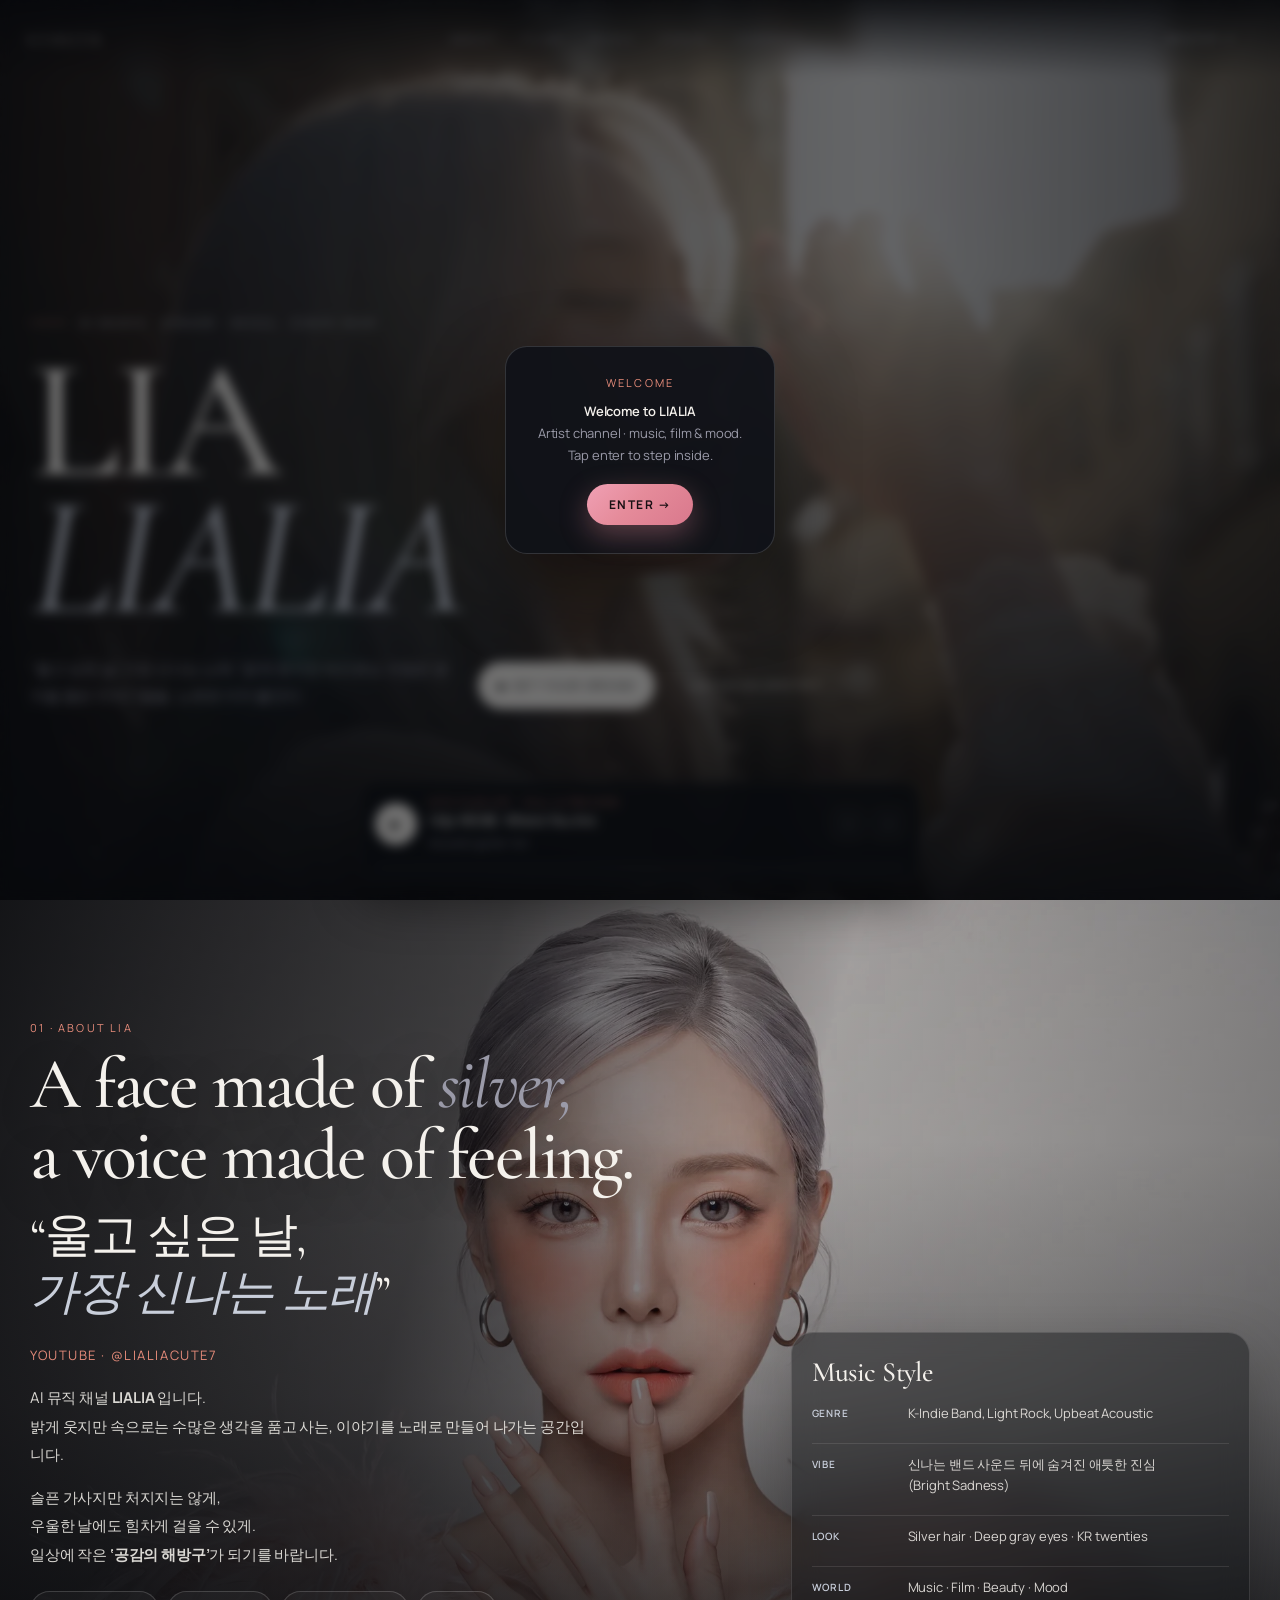
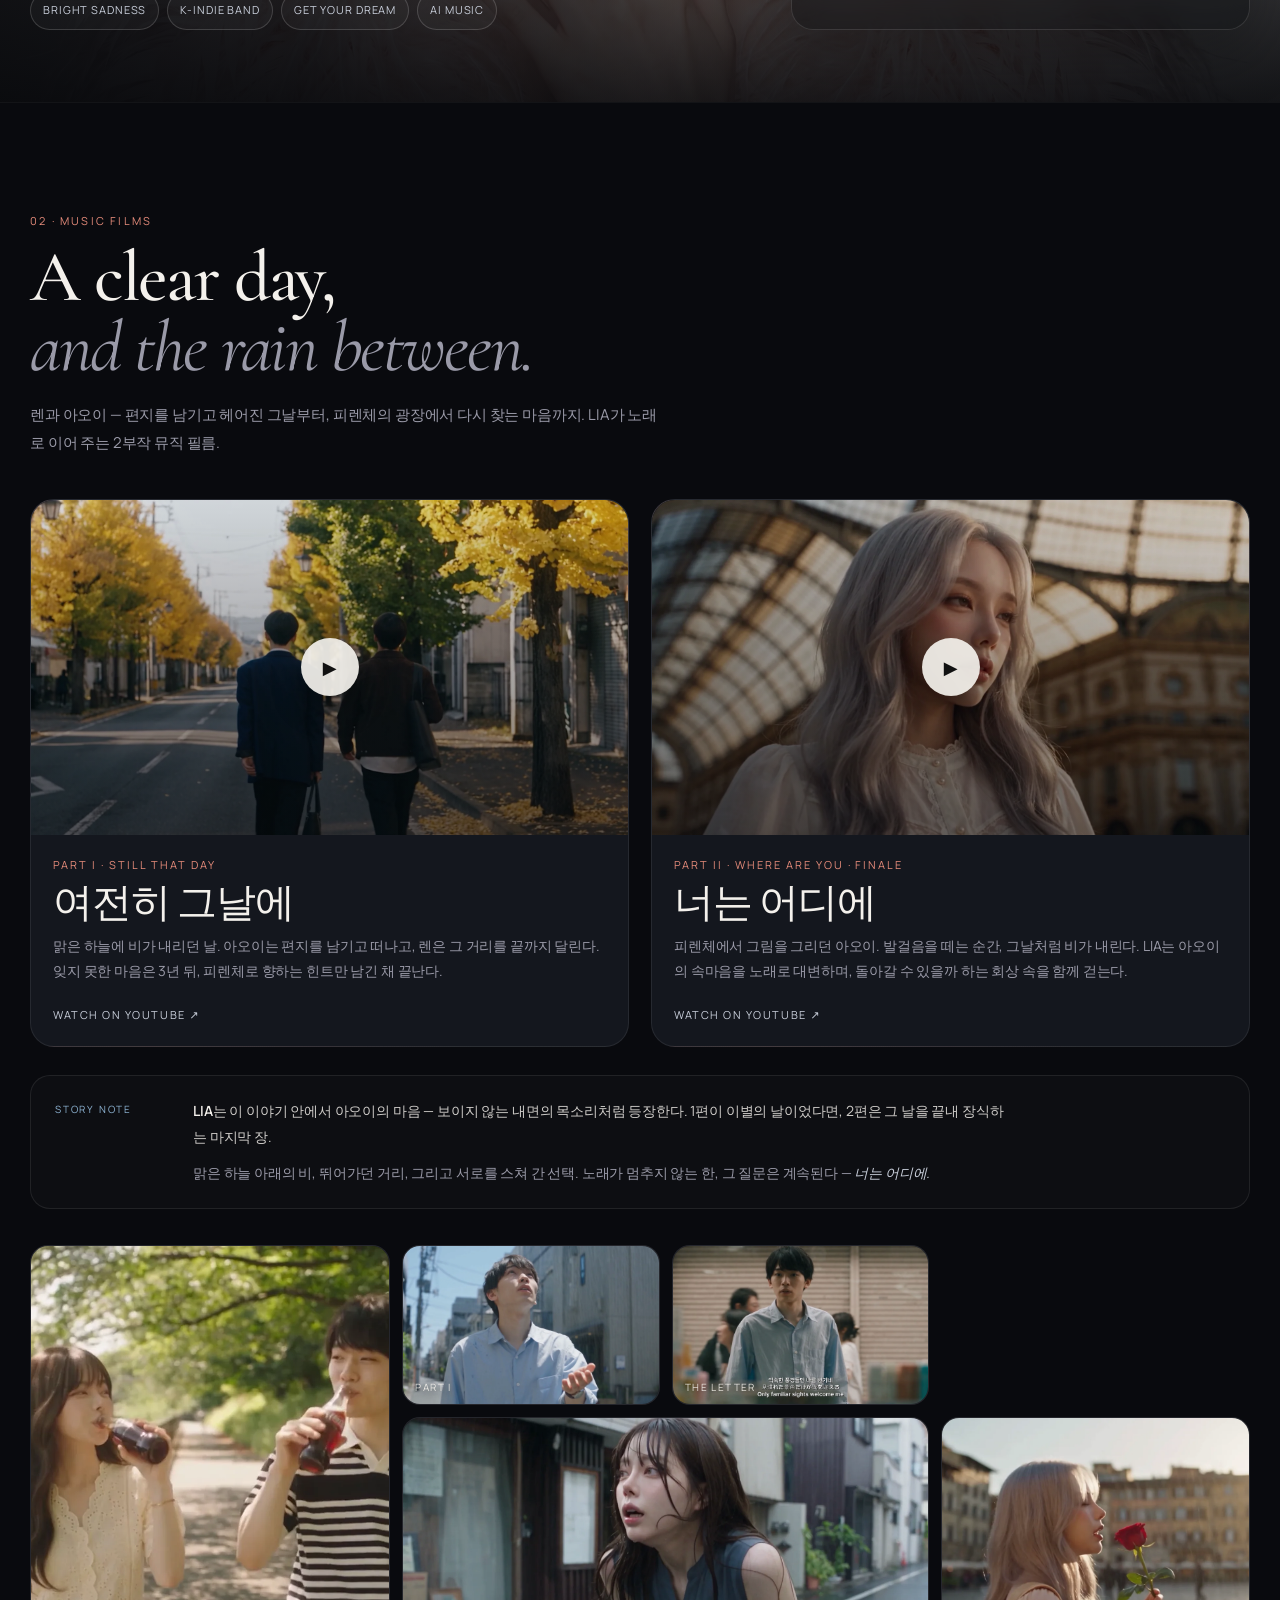
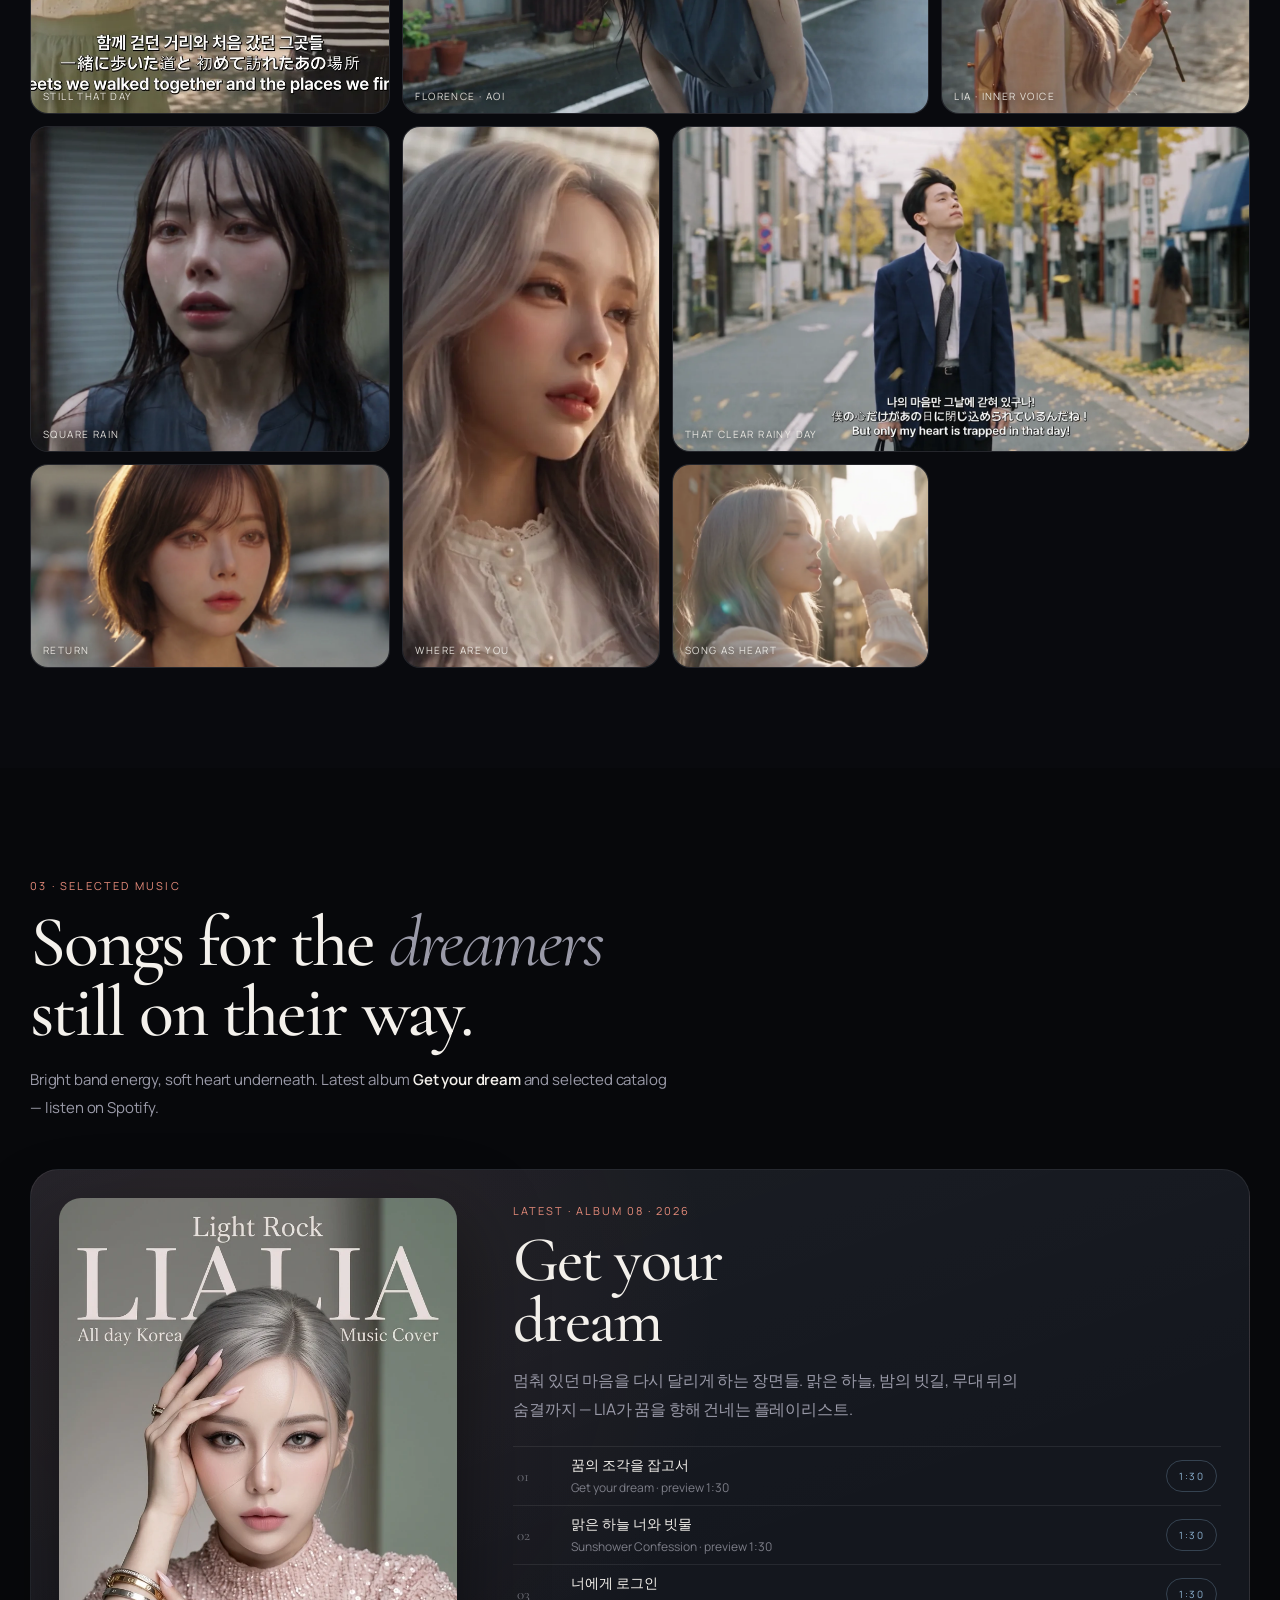
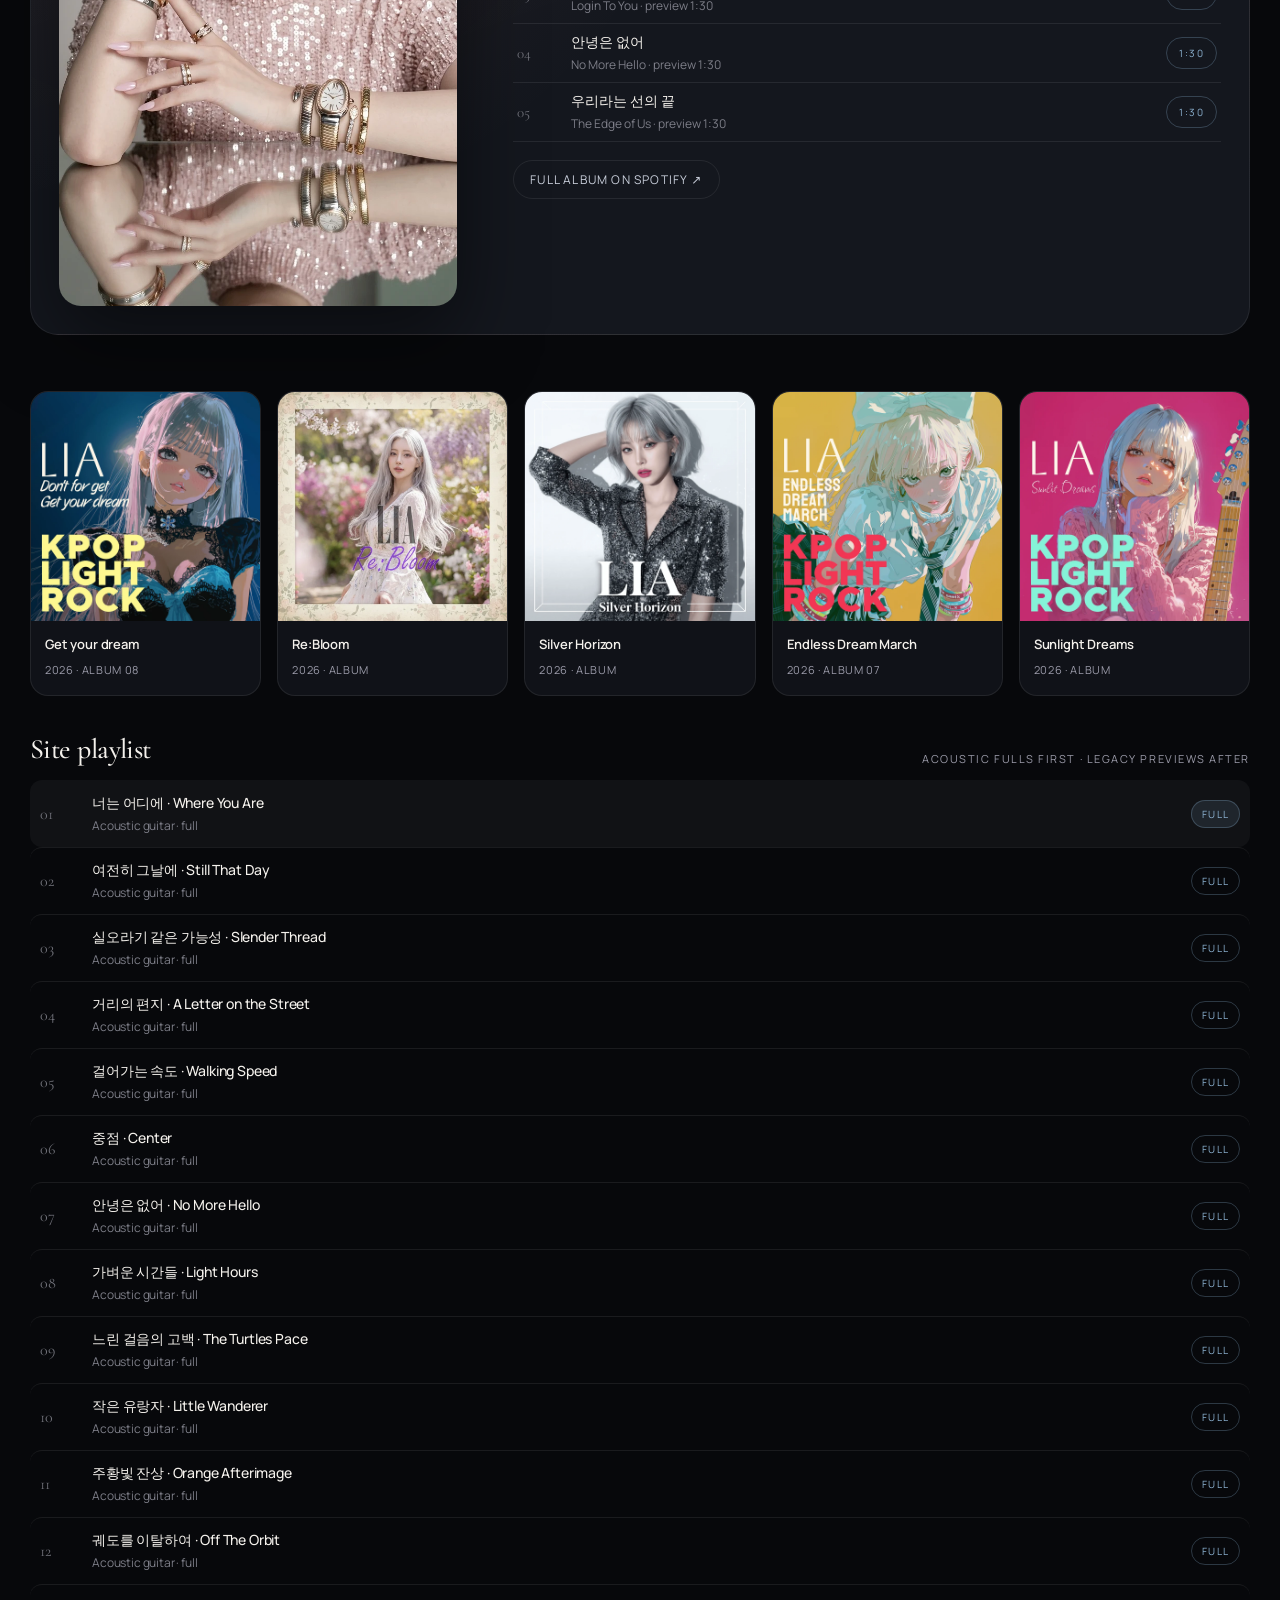
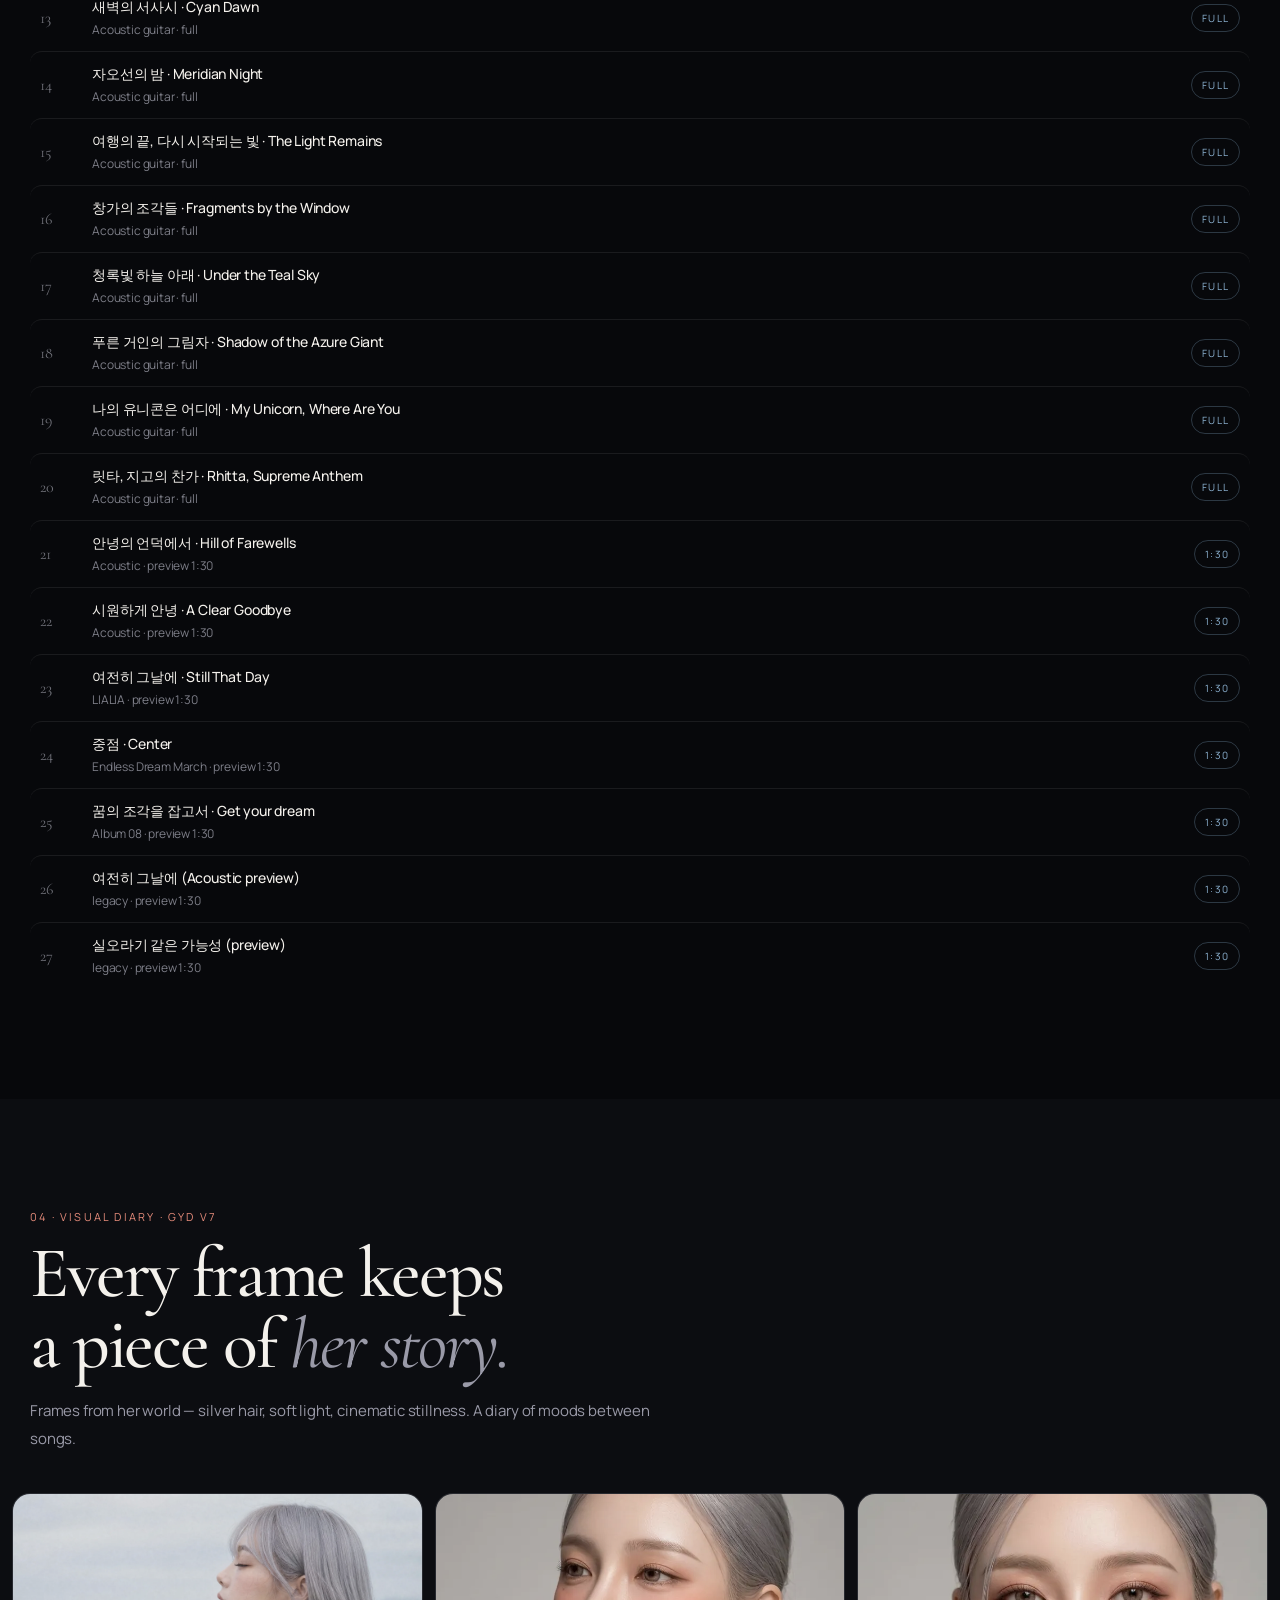
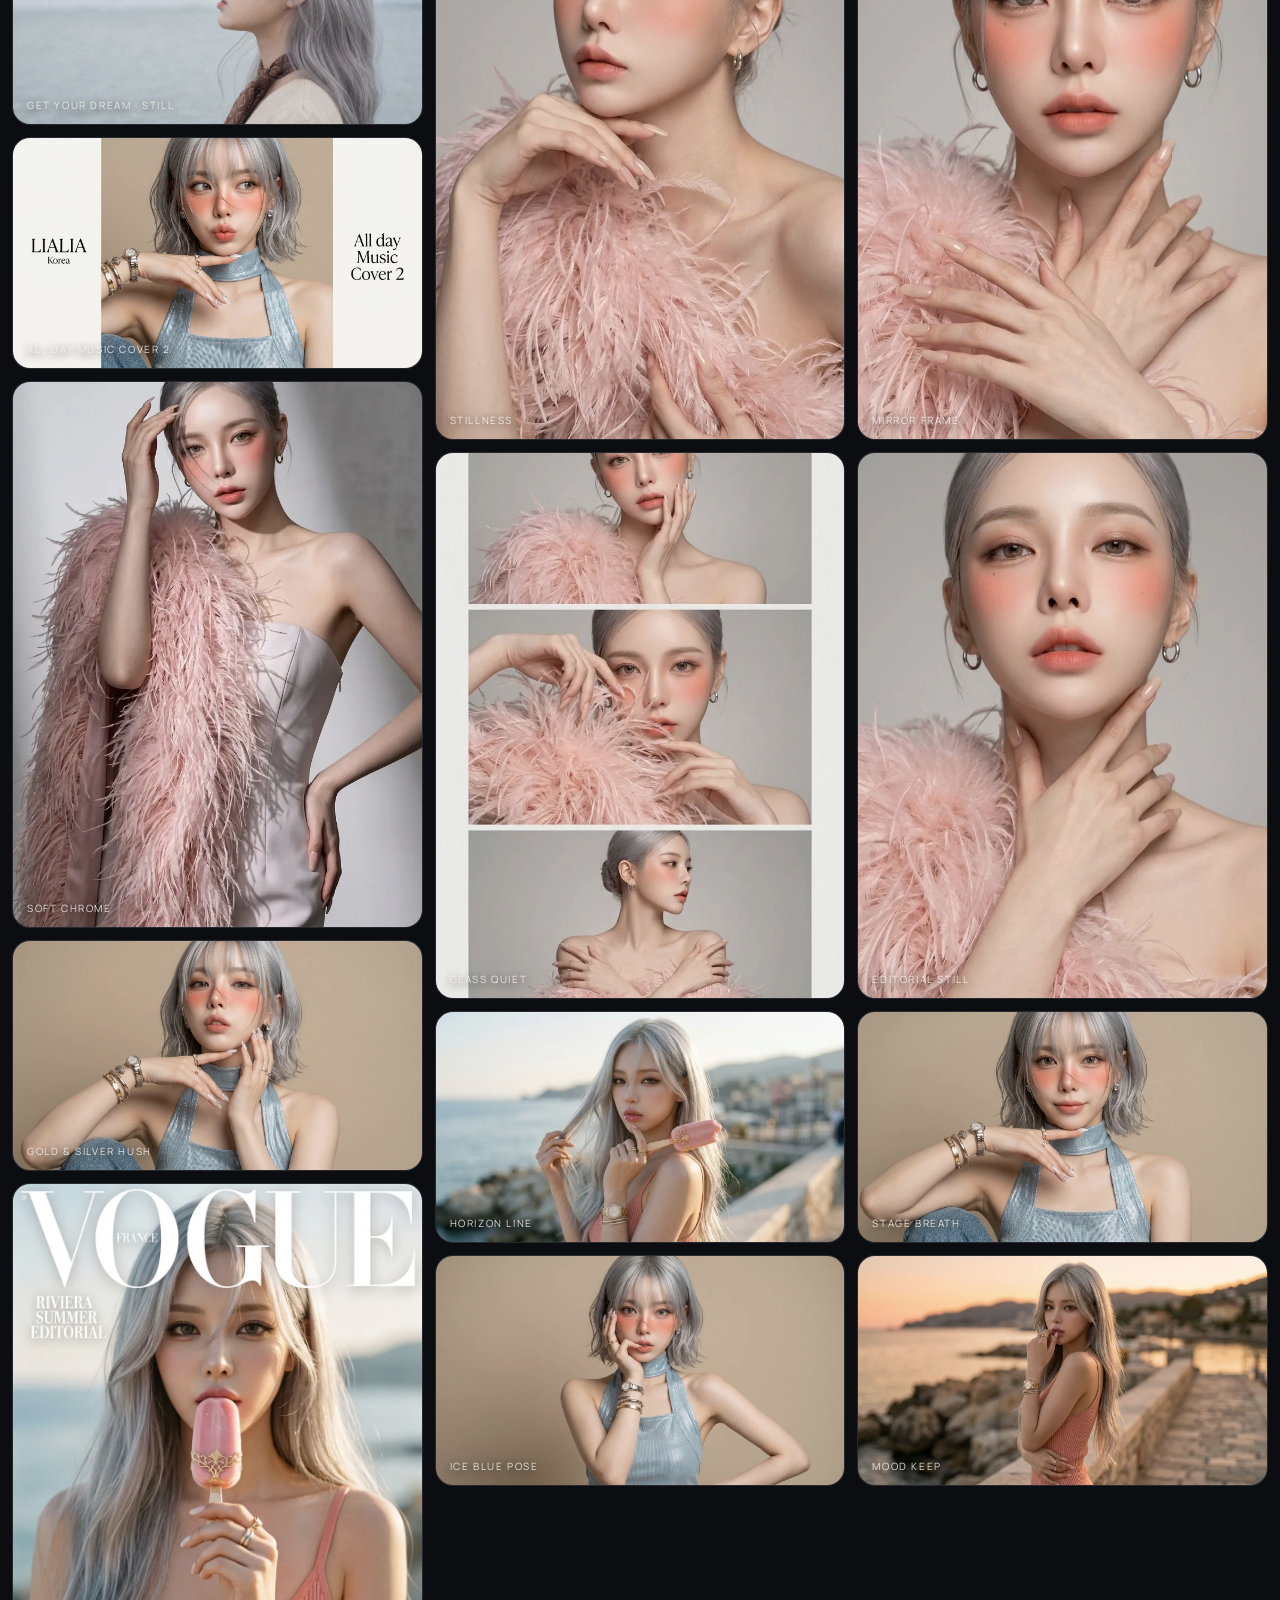
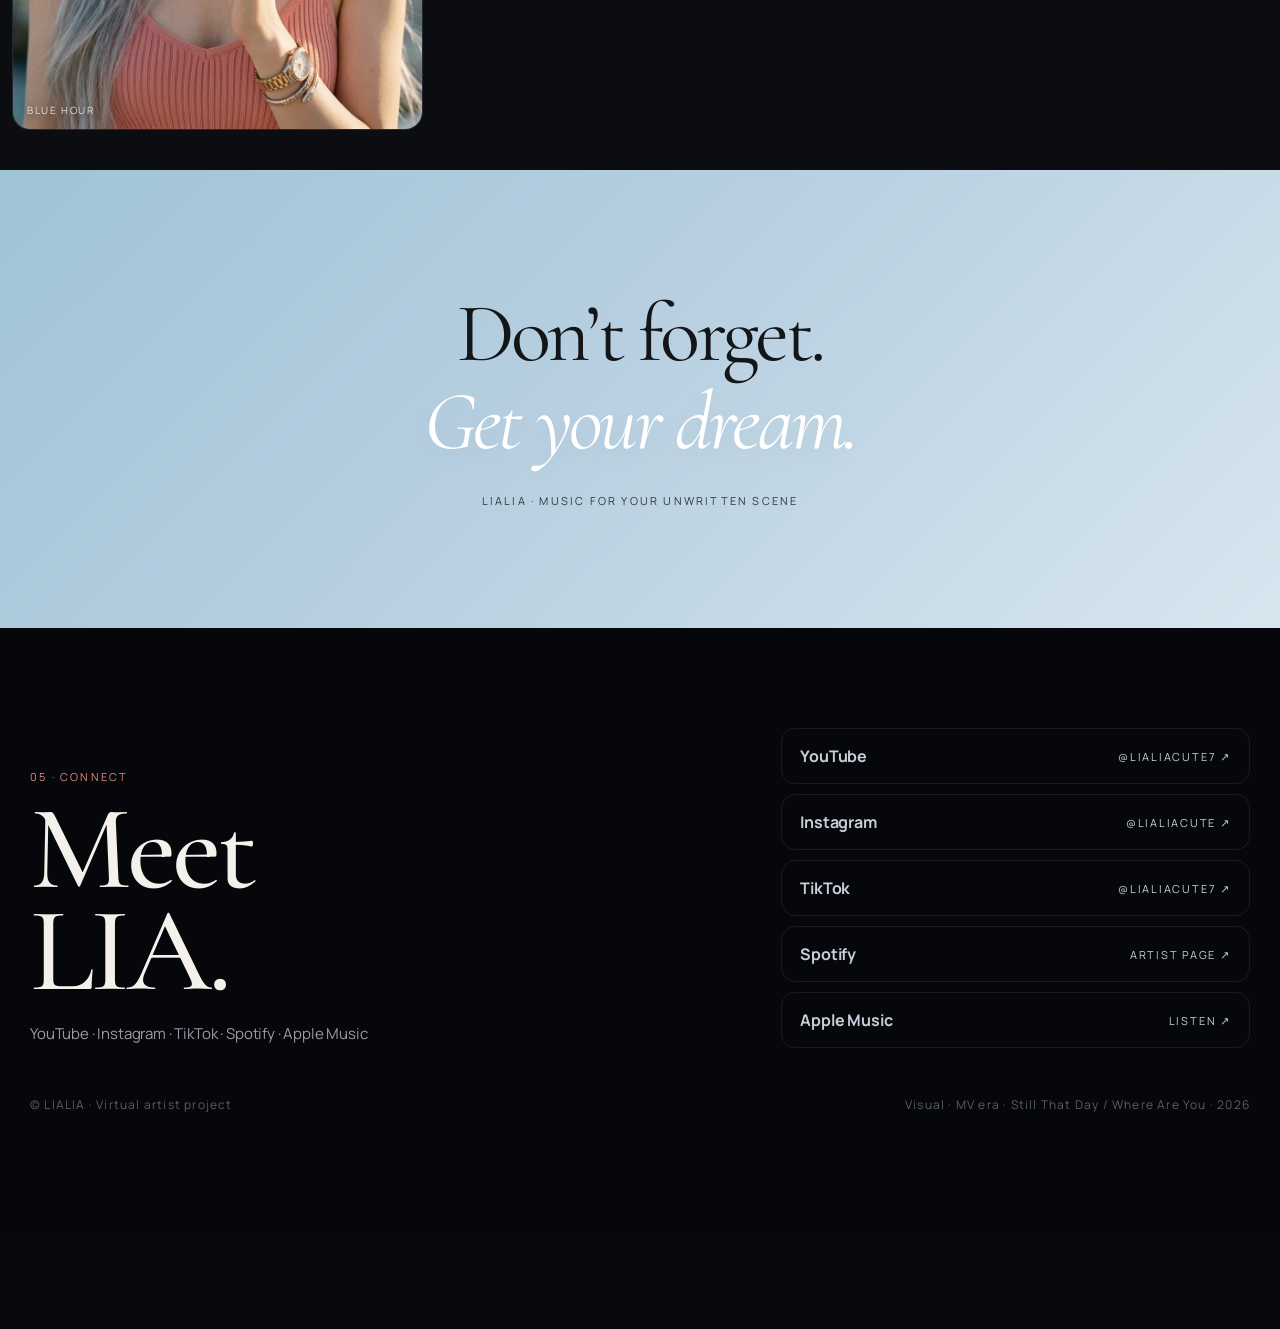
==== index.html @ 56cf3d89 "Hero: LIA Where You Are still; old hero to Visual diary" ====
<!doctype html>
<html lang="ko">
<head>
  <meta charset="utf-8">
  <meta name="viewport" content="width=device-width,initial-scale=1">
  <meta name="description" content="LIALIA — AI 뮤직 채널. 울고 싶은 날, 가장 신나는 노래. K-Indie · Light Rock · Bright Sadness.">
  <title>LIALIA — LIA · Get Your Dream</title>
  <link rel="preconnect" href="https://fonts.googleapis.com">
  <link rel="preconnect" href="https://fonts.gstatic.com" crossorigin>
  <link href="https://fonts.googleapis.com/css2?family=Cormorant+Garamond:ital,wght@0,400;0,500;0,600;1,400;1,500&family=Manrope:wght@300;400;500;600;700&display=swap" rel="stylesheet">
  <style>
    :root{
      --bg:#07080b;
      --bg2:#101218;
      --panel:#14171e;
      --ink:#f4f1ec;
      --muted:#9a9aa8;
      --silver:#c8ceda;
      --line:rgba(255,255,255,.08);
      --accent:#8eb4d4;
      --coral:#e58b7a;
      --max:1220px;
      --ease:cubic-bezier(.2,.75,.2,1);
    }
    *{box-sizing:border-box;margin:0;padding:0}
    html{scroll-behavior:smooth}
    body{
      background:var(--bg);color:var(--ink);
      font-family:Manrope,system-ui,sans-serif;
      letter-spacing:-.01em;overflow-x:hidden;
    }
    a{color:inherit;text-decoration:none}
    img{display:block;width:100%;height:100%;object-fit:cover}
    button{font:inherit;border:0;background:none;color:inherit;cursor:pointer}
    .wrap{width:min(var(--max),calc(100% - 48px));margin:0 auto}
    .grain{
      position:fixed;inset:0;pointer-events:none;z-index:40;opacity:.04;
      background-image:url("data:image/svg+xml,%3Csvg viewBox='0 0 180 180' xmlns='http://www.w3.org/2000/svg'%3E%3Cfilter id='n'%3E%3CfeTurbulence type='fractalNoise' baseFrequency='.85' numOctaves='3' stitchTiles='stitch'/%3E%3C/filter%3E%3Crect width='100%25' height='100%25' filter='url(%23n)'/%3E%3C/svg%3E");
    }

    .nav{
      position:fixed;inset:0 0 auto;z-index:30;
      display:flex;justify-content:space-between;align-items:center;
      padding:20px 28px;
      background:linear-gradient(to bottom,rgba(7,8,11,.88),transparent);
      backdrop-filter:blur(10px);
    }
    .logo{
      font-family:"Cormorant Garamond",serif;
      letter-spacing:.32em;font-size:15px;font-weight:500;
    }
    .navlinks{display:flex;gap:26px;font-size:11px;letter-spacing:.18em;text-transform:uppercase;color:var(--muted)}
    .navlinks a:hover{color:var(--ink)}
    .nav-cta{
      border:1px solid var(--line);padding:10px 16px;border-radius:999px;
      font-size:11px;letter-spacing:.14em;text-transform:uppercase;color:var(--silver);
      transition:.25s var(--ease);
    }
    .nav-cta:hover{border-color:var(--silver);color:var(--ink);background:rgba(255,255,255,.04)}

    .hero{
      min-height:100svh;position:relative;display:grid;align-items:end;overflow:hidden;
    }
    .hero-media{position:absolute;inset:0}
    .hero-media img{
      width:100%;height:100%;object-fit:cover;object-position:center 28%;
      filter:saturate(.9) contrast(1.05);
      transform:scale(1.04);
      animation:heroDrift 18s ease-in-out infinite alternate;
    }
    @keyframes heroDrift{from{transform:scale(1.04) translateY(0)}to{transform:scale(1.08) translateY(-1.5%)}}
    .hero-media:after{
      content:"";position:absolute;inset:0;
      background:
        linear-gradient(90deg,rgba(7,8,11,.88) 0%,rgba(7,8,11,.35) 42%,rgba(7,8,11,.15) 68%,rgba(7,8,11,.55) 100%),
        linear-gradient(0deg,rgba(7,8,11,.92) 0%,rgba(7,8,11,.2) 42%,transparent 70%);
    }
    .hero-copy{position:relative;z-index:2;padding:0 0 9vh;width:min(var(--max),calc(100% - 48px));margin:0 auto}
    .eyebrow{
      display:flex;align-items:center;gap:14px;
      font-size:11px;letter-spacing:.24em;text-transform:uppercase;color:var(--silver);margin-bottom:22px;
    }
    .eyebrow:before{content:"";width:36px;height:1px;background:var(--coral)}
    h1{
      font-family:"Cormorant Garamond",serif;font-weight:500;
      font-size:clamp(72px,14vw,168px);line-height:.82;letter-spacing:-.04em;
    }
    h1 em{font-style:italic;color:var(--silver);font-weight:400}
    .hero-row{display:flex;flex-wrap:wrap;align-items:end;gap:28px;margin-top:28px}
    .hero-tag{max-width:420px;color:var(--muted);line-height:1.8;font-size:15px}
    .hero-actions{display:flex;flex-wrap:wrap;gap:12px}
    .btn{
      display:inline-flex;align-items:center;gap:10px;
      padding:14px 20px;border-radius:999px;font-size:12px;letter-spacing:.14em;text-transform:uppercase;
      transition:.28s var(--ease);
    }
    .btn-primary{background:var(--ink);color:#111}
    .btn-primary:hover{transform:translateY(-2px);box-shadow:0 12px 40px rgba(244,241,236,.18)}
    .btn-ghost{border:1px solid var(--line);color:var(--ink);background:rgba(255,255,255,.03)}
    .btn-ghost:hover{border-color:var(--silver);background:rgba(255,255,255,.06)}
    .scroll-hint{
      position:absolute;right:4vw;bottom:8vh;z-index:3;
      font-size:10px;letter-spacing:.2em;text-transform:uppercase;writing-mode:vertical-rl;color:var(--muted);
    }
    .scroll-hint:after{
      content:"";display:block;width:1px;height:56px;margin-top:12px;background:linear-gradient(#fff,transparent);
      animation:pulse 2.2s infinite;
    }
    @keyframes pulse{0%,100%{opacity:.25;transform:scaleY(.5);transform-origin:top}50%{opacity:1;transform:scaleY(1)}}

    section{padding:110px 0;position:relative}
    .kicker{font-size:11px;letter-spacing:.2em;text-transform:uppercase;color:var(--coral);margin-bottom:14px}
    h2{
      font-family:"Cormorant Garamond",serif;font-weight:500;
      font-size:clamp(40px,6vw,72px);line-height:.98;letter-spacing:-.03em;margin-bottom:18px;
    }
    h2 i{font-style:italic;color:var(--muted);font-weight:400}
    .lead{color:var(--muted);max-width:640px;line-height:1.85;font-size:15px}

    /* ABOUT full-bleed */
    .about{
      padding:0;background:#0a0b0f;color:var(--ink);
      min-height:min(86svh,900px);
    }
    .about-stage{
      position:relative;min-height:min(86svh,900px);
      display:grid;align-items:end;overflow:hidden;
    }
    .about .reveal,.films .reveal,.music .reveal,.visual .head.reveal,.quote .reveal,.connect .reveal{opacity:1;transform:none}
    .about-media{position:absolute;inset:0}
    .about-media img{
      width:100%;height:100%;object-fit:cover;object-position:center 22%;
      filter:saturate(.92) contrast(1.04);
      transform:scale(1.03);
    }
    .about-media:after{
      content:"";position:absolute;inset:0;
      background:
        linear-gradient(105deg, rgba(7,8,11,.92) 0%, rgba(7,8,11,.72) 34%, rgba(7,8,11,.28) 58%, rgba(7,8,11,.55) 100%),
        linear-gradient(0deg, rgba(7,8,11,.88) 0%, rgba(7,8,11,.25) 38%, transparent 70%);
    }
    .about-inner{
      position:relative;z-index:2;
      width:min(var(--max),calc(100% - 48px));
      margin:0 auto;
      padding:120px 0 72px;
      display:grid;
      grid-template-columns:minmax(0,1.15fr) minmax(240px,.75fr);
      gap:clamp(24px,5vw,56px);
      align-items:end;
    }
    .about .kicker{color:var(--coral)}
    .about h2{color:var(--ink);text-shadow:0 10px 40px rgba(0,0,0,.35)}
    .about-quote{
      font-family:"Cormorant Garamond",serif;
      font-size:clamp(28px,4vw,48px);
      line-height:1.18;letter-spacing:-.03em;
      margin:18px 0 22px;
      max-width:18ch;
    }
    .about-quote em{font-style:italic;color:var(--silver)}
    .about-copy{
      max-width:560px;
      color:rgba(244,241,236,.88);
      line-height:1.9;
      font-size:15px;
    }
    .about-copy p{margin-bottom:14px}
    .about-copy .tagline{
      font-size:13px;letter-spacing:.12em;text-transform:uppercase;
      color:var(--coral);margin-bottom:16px;
    }
    .about-side{
      border:1px solid rgba(255,255,255,.12);
      border-radius:22px;
      padding:22px 20px;
      background:rgba(10,12,16,.42);
      backdrop-filter:blur(14px);
      box-shadow:0 24px 60px rgba(0,0,0,.28);
    }
    .about-side h3{
      font-family:"Cormorant Garamond",serif;
      font-weight:500;font-size:28px;margin-bottom:14px;letter-spacing:-.02em;
    }
    .style-list{list-style:none;display:grid;gap:10px;margin-top:6px}
    .style-list li{
      display:grid;grid-template-columns:86px 1fr;gap:10px;
      font-size:13px;padding:10px 0;border-top:1px solid rgba(255,255,255,.1);
    }
    .style-list li:first-child{border-top:0;padding-top:0}
    .style-list b{color:var(--silver);font-weight:600;letter-spacing:.08em;text-transform:uppercase;font-size:10px;padding-top:3px}
    .style-list span{color:rgba(244,241,236,.86);line-height:1.55}
    .chips{display:flex;flex-wrap:wrap;gap:8px;margin-top:22px}
    .chip{
      border:1px solid rgba(255,255,255,.16);border-radius:999px;padding:8px 12px;
      font-size:11px;letter-spacing:.08em;text-transform:uppercase;color:var(--silver);
      background:rgba(255,255,255,.03);
    }


    /* FILMS / MV series */
    .films{
      background:#090a0e;
      padding:110px 0 100px;
      border-top:1px solid rgba(255,255,255,.04);
    }
    .films .wrap{width:min(var(--max),calc(100% - 48px));margin:0 auto}
    .films-intro{max-width:720px;margin-bottom:42px}
    .films-pair{
      display:grid;grid-template-columns:1fr 1fr;gap:22px;margin-top:8px;
    }
    .mv-card{
      border:1px solid var(--line);border-radius:24px;overflow:hidden;
      background:
        radial-gradient(circle at 20% 0%,rgba(229,139,122,.12),transparent 45%),
        linear-gradient(165deg,rgba(255,255,255,.03),transparent 50%),
        var(--panel);
      display:flex;flex-direction:column;min-height:100%;
    }
    .mv-card .yt{
      position:relative;aspect-ratio:16/9;background:#0b0d12;overflow:hidden;
    }
    .mv-card .yt-thumb{
      position:absolute;inset:0;width:100%;height:100%;object-fit:cover;
      filter:saturate(.95) contrast(1.04);
    }
    .mv-card .yt-play{
      position:absolute;inset:0;display:grid;place-items:center;
      background:linear-gradient(0deg,rgba(7,8,11,.55),rgba(7,8,11,.15));
      transition:.3s var(--ease);
    }
    .mv-card a.yt-hit{position:absolute;inset:0;z-index:2}
    .mv-card .yt-play span{
      width:58px;height:58px;border-radius:50%;
      display:grid;place-items:center;
      background:rgba(244,241,236,.92);color:#111;font-size:18px;font-weight:700;
      box-shadow:0 12px 30px rgba(0,0,0,.35);
    }
    .mv-card:hover .yt-play{background:linear-gradient(0deg,rgba(7,8,11,.35),rgba(7,8,11,.08))}
    .mv-body{padding:22px 22px 24px;display:flex;flex-direction:column;gap:10px;flex:1}
    .mv-body .ep{
      font-size:11px;letter-spacing:.18em;text-transform:uppercase;color:var(--coral);
    }
    .mv-body h3{
      font-family:"Cormorant Garamond",serif;font-weight:500;
      font-size:clamp(28px,3.2vw,40px);line-height:1.05;letter-spacing:-.03em;
    }
    .mv-body p{color:var(--muted);font-size:14px;line-height:1.75}
    .mv-body .mv-link{
      margin-top:auto;padding-top:14px;
      display:inline-flex;align-items:center;gap:8px;
      font-size:11px;letter-spacing:.14em;text-transform:uppercase;color:var(--silver);
    }
    .mv-body .mv-link:hover{color:var(--ink)}
    .films-story{
      margin-top:28px;padding:22px 24px;border-radius:20px;
      border:1px solid var(--line);
      background:rgba(255,255,255,.02);
      display:grid;grid-template-columns:120px 1fr;gap:18px;align-items:start;
    }
    .films-story .label{
      font-size:10px;letter-spacing:.18em;text-transform:uppercase;color:var(--accent);padding-top:4px;
    }
    .films-story p{color:rgba(244,241,236,.84);font-size:14px;line-height:1.85;max-width:820px}
    .films-story p + p{margin-top:10px;color:var(--muted)}
    .mv-strip{
      margin-top:36px;
      display:grid;
      grid-template-columns:1.4fr 1fr 1fr 1.2fr;
      grid-auto-rows:minmax(140px,auto);
      gap:12px;
    }
    .mv-strip .cell{
      position:relative;overflow:hidden;border-radius:18px;border:1px solid var(--line);
      background:#12141a;min-height:160px;
    }
    .mv-strip .cell.hero{grid-row:span 2;min-height:340px}
    .mv-strip .cell.wide{grid-column:span 2}
    .mv-strip img{
      width:100%;height:100%;object-fit:cover;object-position:center 30%;
      transition:transform 1s var(--ease), filter .5s;filter:saturate(.92);
    }
    .mv-strip .cell:hover img{transform:scale(1.04);filter:saturate(1.05)}
    .mv-strip figcaption{
      position:absolute;left:12px;bottom:10px;right:12px;
      font-size:10px;letter-spacing:.14em;text-transform:uppercase;
      color:#f2efe9;text-shadow:0 2px 10px #000;opacity:.9;
    }
    @media (max-width:960px){
      .films-pair{grid-template-columns:1fr}
      .films-story{grid-template-columns:1fr}
      .mv-strip{grid-template-columns:1fr 1fr}
      .mv-strip .cell.hero{grid-row:span 1;min-height:220px}
      .mv-strip .cell.wide{grid-column:span 2}
    }
    @media (max-width:560px){
      .mv-strip{grid-template-columns:1fr}
      .mv-strip .cell.wide{grid-column:span 1}
    }

    .music{background:var(--bg)}
    .feature{
          display:grid;grid-template-columns:minmax(240px,.72fr) 1.28fr;
          gap:clamp(28px,5vw,56px);align-items:start;margin-top:48px;
          padding:28px;border:1px solid var(--line);border-radius:28px;
          background:
            radial-gradient(circle at 15% 20%,rgba(229,139,122,.10),transparent 42%),
            linear-gradient(160deg,rgba(255,255,255,.03),transparent 55%),
            var(--panel);
        }
        .cover-stack{
          position:relative;
          width:100%;
          max-width:420px;
          margin:0 auto;
        }
        .cover-stack .main{
          border-radius:22px;overflow:hidden;aspect-ratio:9/16;
          box-shadow:0 30px 80px rgba(0,0,0,.5);
          background:linear-gradient(160deg,#1a1416,#0d0f14);
        }
        .cover-stack .main img{
          object-fit:cover;
          object-position:center top;
          width:100%;height:100%;
        }
        .cover-stack .ghost{
          position:absolute;inset:auto -10% 6% auto;width:38%;aspect-ratio:1;
          border-radius:14px;overflow:hidden;opacity:.9;
          transform:rotate(8deg);z-index:2;
          box-shadow:0 18px 40px rgba(0,0,0,.5);
          border:1px solid rgba(255,255,255,.14);
        }
    .badge{
      display:inline-flex;align-items:center;gap:8px;
      font-size:11px;letter-spacing:.18em;text-transform:uppercase;color:var(--coral);margin-bottom:12px;
    }
    .feature h3{
      font-family:"Cormorant Garamond",serif;font-weight:500;
      font-size:clamp(40px,5vw,68px);line-height:.95;letter-spacing:-.03em;margin-bottom:14px;
    }
    .feature .desc{color:var(--muted);line-height:1.8;max-width:520px;margin-bottom:22px}
    .tracklist{border-top:1px solid var(--line);margin-top:8px}
    .track{
          display:grid;grid-template-columns:42px 1fr auto;gap:12px;align-items:center;
          min-height:58px;padding:8px 4px;border-bottom:1px solid var(--line);
          transition:.25s var(--ease);cursor:pointer;width:100%;text-align:left;background:transparent;border-left:0;border-right:0;border-top:0;
        }
        .track:hover,.track.active{background:rgba(255,255,255,.03);padding-left:10px;padding-right:10px;border-radius:10px}
        .track .num{font-family:"Cormorant Garamond",serif;color:#6f7078;font-size:15px}
        .track strong{display:block;font-weight:500;font-size:14px}
        .track small{color:#7d7e88;font-size:12px}
        .track .open{
          font-size:10px;letter-spacing:.14em;text-transform:uppercase;color:var(--accent);
          border:1px solid rgba(142,180,212,.28);border-radius:999px;padding:8px 12px;
        }
        .track:hover .open,.track.active .open{background:rgba(142,180,212,.12)}
        .spotify-link{
          display:inline-flex;align-items:center;gap:8px;margin-top:18px;
          font-size:12px;letter-spacing:.1em;text-transform:uppercase;color:var(--silver);
          border:1px solid var(--line);border-radius:999px;padding:10px 16px;
        }
        .spotify-link:hover{border-color:var(--silver);color:var(--ink);background:rgba(255,255,255,.04)}
        .spotify-box{
          margin-top:28px;border-radius:18px;overflow:hidden;
          border:1px solid var(--line);background:#0d0f14;
        }
        .spotify-box iframe{display:block;width:100%;border:0;min-height:152px}
    .albums{
      display:grid;grid-template-columns:repeat(5,1fr);gap:16px;margin-top:56px;
    }
    .album{
      border-radius:18px;overflow:hidden;border:1px solid var(--line);background:var(--bg2);
      transition:transform .4s var(--ease), border-color .3s;
    }
    .album:hover{transform:translateY(-4px);border-color:rgba(255,255,255,.18)}
    .album .art{aspect-ratio:1;overflow:hidden}
    .album .art img{transition:transform .7s var(--ease);filter:saturate(.92)}
    .album:hover .art img{transform:scale(1.05);filter:saturate(1.05)}
    .album .meta{padding:14px 14px 16px}
    .album .meta b{display:block;font-size:13px;font-weight:600;margin-bottom:4px}
    .album .meta span{font-size:11px;color:var(--muted);letter-spacing:.06em;text-transform:uppercase}

    .visual{background:#0c0d11;padding-bottom:40px}
    .visual .head{width:min(var(--max),calc(100% - 48px));margin:0 auto 40px}
    .masonry{
      columns:3;column-gap:12px;width:min(1400px,calc(100% - 24px));margin:0 auto;
    }
    .shot{
      break-inside:avoid;margin:0 0 12px;position:relative;overflow:hidden;border-radius:18px;
      border:1px solid var(--line);background:#15171d;
    }
    .shot img{width:100%;height:auto;display:block;transition:transform 1s var(--ease), filter .5s;filter:saturate(.9)}
    .shot:hover img{transform:scale(1.03);filter:saturate(1.06)}
    .shot figcaption{
      position:absolute;left:14px;bottom:12px;right:14px;
      font-size:10px;letter-spacing:.16em;text-transform:uppercase;
      text-shadow:0 2px 10px #000;color:#f2efe9;opacity:.9;
    }
    .shot.wide img{aspect-ratio:16/9;object-fit:cover;height:auto}
    .shot.tall img{aspect-ratio:3/4;object-fit:cover;height:auto}

    .quote{
      background:linear-gradient(135deg,#9fc4d6 0%,#b7cfe0 45%,#d7e6ef 100%);
      color:#121619;text-align:center;padding:120px 24px;
    }
    .quote p{
      font-family:"Cormorant Garamond",serif;
      font-size:clamp(36px,6.5vw,88px);line-height:1.05;letter-spacing:-.04em;max-width:980px;margin:0 auto;
    }
    .quote p i{font-style:italic;color:#fff;text-shadow:0 8px 30px rgba(0,0,0,.08)}
    .quote small{display:block;margin-top:28px;letter-spacing:.2em;text-transform:uppercase;font-size:11px;color:#2d3a42}

    .connect{padding:100px 0 120px;background:#06070a}
    .connect-grid{
      display:grid;grid-template-columns:1.2fr .8fr;gap:48px;align-items:end;
    }
    .connect h2{font-size:clamp(56px,10vw,120px);line-height:.85;margin:0}
    .socials{display:grid;gap:10px}
    .social{
      display:flex;justify-content:space-between;align-items:center;
      padding:16px 18px;border:1px solid var(--line);border-radius:14px;
      color:var(--silver);transition:.25s var(--ease);
    }
    .social:hover{border-color:var(--silver);color:var(--ink);background:rgba(255,255,255,.03);transform:translateX(4px)}
    .social span{font-size:11px;letter-spacing:.16em;text-transform:uppercase}
    .foot-note{margin-top:48px;color:#5c5d66;font-size:12px;letter-spacing:.1em;display:flex;justify-content:space-between;gap:16px;flex-wrap:wrap}

    .reveal{opacity:0;transform:translateY(18px);transition:opacity .8s var(--ease), transform .8s var(--ease)}
        .reveal.in{opacity:1;transform:none}

        /* BG music player dock */
        .player-dock{
          position:fixed;left:50%;bottom:18px;transform:translateX(-50%);
          z-index:50;width:min(560px,calc(100% - 28px));
          display:grid;grid-template-columns:auto 1fr auto;gap:12px;align-items:center;
          padding:12px 14px;border-radius:18px;
          background:rgba(12,14,18,.82);border:1px solid rgba(255,255,255,.12);
          backdrop-filter:blur(16px);box-shadow:0 18px 50px rgba(0,0,0,.45);
        }
        .player-dock button.icon{
          width:42px;height:42px;border-radius:50%;
          display:grid;place-items:center;
          background:var(--ink);color:#111;font-size:14px;font-weight:700;
          transition:.2s var(--ease);
        }
        .player-dock button.icon:hover{transform:scale(1.04)}
        .player-dock .meta{min-width:0}
        .player-dock .meta .label{
          font-size:10px;letter-spacing:.16em;text-transform:uppercase;color:var(--coral);margin-bottom:2px;
        }
        .player-dock .meta strong{
          display:block;font-size:13px;font-weight:600;white-space:nowrap;overflow:hidden;text-overflow:ellipsis;
        }
        .player-dock .meta small{color:var(--muted);font-size:11px}
        .player-dock .side{display:flex;gap:6px;align-items:center}
        .player-dock .side button.ghost-btn{
          width:34px;height:34px;border-radius:10px;border:1px solid var(--line);
          color:var(--silver);font-size:12px;background:rgba(255,255,255,.03);
        }
        .player-dock .side button.ghost-btn:hover{border-color:var(--silver);color:var(--ink)}
        .player-progress{
          grid-column:1/-1;height:3px;border-radius:99px;background:rgba(255,255,255,.08);overflow:hidden;margin-top:2px;
        }
        .player-progress > i{display:block;height:100%;width:0;background:linear-gradient(90deg,var(--coral),var(--accent));border-radius:99px}
        .play-gate{
          position:fixed;inset:0;z-index:60;display:none;place-items:center;
          background:rgba(7,8,11,.55);backdrop-filter:blur(6px);
        }
        .play-gate.show{display:grid}
        .play-gate .card{
          text-align:center;padding:28px 32px;border-radius:22px;
          border:1px solid rgba(255,255,255,.14);background:rgba(16,18,24,.92);
          box-shadow:0 30px 80px rgba(0,0,0,.45);max-width:360px;
        }
        .play-gate .card p{color:var(--muted);font-size:13px;line-height:1.7;margin:10px 0 18px}
        .play-gate .card button{
                  padding:12px 22px;border-radius:999px;
                  background:linear-gradient(135deg,#f0a0b4 0%,#e58b9a 45%,#d9788c 100%);
                  color:#1a1014;
                  font-size:12px;letter-spacing:.12em;text-transform:uppercase;font-weight:700;
                  box-shadow:0 10px 28px rgba(229,139,154,.35);
                  transition:transform .2s var(--ease), box-shadow .2s var(--ease), filter .2s;
                }
                .play-gate .card button:hover{
                  transform:translateY(-1px);
                  filter:brightness(1.05);
                  box-shadow:0 14px 36px rgba(229,139,154,.45);
                }
        body.has-player{padding-bottom:96px}
        .bg-playlist{margin-top:36px}
        .bg-playlist .pl-head{
          display:flex;justify-content:space-between;align-items:end;gap:16px;margin-bottom:14px;flex-wrap:wrap;
        }
        .bg-playlist .pl-head h3{
          font-family:"Cormorant Garamond",serif;font-weight:500;font-size:28px;letter-spacing:-.02em;
        }
        .bg-playlist .pl-head span{font-size:11px;letter-spacing:.14em;text-transform:uppercase;color:var(--muted)}
        .pl-item{
          display:grid;grid-template-columns:40px 1fr auto;gap:12px;align-items:center;
          padding:12px 10px;border-top:1px solid var(--line);cursor:pointer;border-radius:12px;
          transition:.2s var(--ease);
        }
        .pl-item:hover,.pl-item.active{background:rgba(255,255,255,.04)}
        .pl-item.active{border-color:transparent}
        .pl-item .n{font-family:"Cormorant Garamond",serif;color:#6f7078}
        .pl-item b{display:block;font-size:14px;font-weight:500}
        .pl-item small{color:#7d7e88;font-size:12px}
        .pl-item .tag{
          font-size:10px;letter-spacing:.12em;text-transform:uppercase;color:var(--accent);
          border:1px solid rgba(142,180,212,.28);border-radius:999px;padding:6px 10px;
        }
        .pl-item.active .tag{background:rgba(142,180,212,.12)}

        @media (max-width:960px){
      .about-inner,.feature,.connect-grid{grid-template-columns:1fr}
      .about-side{max-width:480px}
      .albums{grid-template-columns:repeat(2,1fr)}
      .masonry{columns:2}
      .navlinks{display:none}
      .cover-stack .ghost{display:none}
      .about-stage,.about{min-height:auto}
      .about-inner{padding:100px 0 56px}
    }
    @media (max-width:560px){
      .wrap,.hero-copy,.visual .head,.about-inner{width:calc(100% - 32px)}
      section{padding:80px 0}
      .albums{grid-template-columns:1fr 1fr}
      .masonry{columns:1;width:calc(100% - 20px)}
      .scroll-hint{display:none}
      .feature{padding:18px}
    }
    @media (prefers-reduced-motion:reduce){
      *,*::before,*::after{animation:none!important;transition:none!important}
      .reveal{opacity:1;transform:none}
    }
  </style>
</head>
<body class="has-player">
  <div class="grain" aria-hidden="true"></div>

  <div class="play-gate" id="playGate" aria-hidden="true">
      <div class="card">
        <div class="kicker" style="margin:0">Welcome</div>
        <p><b style="color:var(--ink);font-weight:600">Welcome to LIALIA</b><br>
        Artist channel · music, film &amp; mood.<br>
        Tap enter to step inside.</p>
        <button type="button" id="gatePlay">Enter →</button>
      </div>
    </div>

  <div class="player-dock" id="playerDock" role="region" aria-label="Site music player">
    <button type="button" class="icon" id="btnPlay" aria-label="재생/일시정지">▶</button>
    <div class="meta">
      <div class="label" id="dockLabel">Site playlist · full &amp; preview</div>
      <strong id="nowTitle">너는 어디에 · Where You Are</strong>
            <small id="nowSub">Acoustic guitar · full</small>
    </div>
    <div class="side">
      <button type="button" class="ghost-btn" id="btnPrev" aria-label="이전">‹</button>
      <button type="button" class="ghost-btn" id="btnNext" aria-label="다음">›</button>
    </div>
    <div class="player-progress" aria-hidden="true"><i id="progBar"></i></div>
  </div>

  <audio id="bgAudio" preload="metadata" playsinline></audio>

  <header class="nav">
    <a class="logo" href="#top">LIALIA</a>
    <nav class="navlinks" aria-label="주요 메뉴">
      <a href="#about">About</a>
      <a href="#films">Films</a>
      <a href="#music">Music</a>
      <a href="#visual">Visual</a>
      <a href="#connect">Connect</a>
    </nav>
    <a class="nav-cta" href="https://open.spotify.com/artist/6dA1aRmKkKNs4bi3eg28QI" target="_blank" rel="noopener">Spotify ↗</a>
  </header>

  <section class="hero" id="top">
    <div class="hero-media">
      <img src="assets/hero.webp" alt="LIA — 너는 어디에 music film still">
    </div>
    <div class="hero-copy">
      <div class="eyebrow">AI Music · Singer · Seoul · Since 2025</div>
      <h1>LIA<br><em>LIALIA</em></h1>
      <div class="hero-row">
        <p class="hero-tag">“울고 싶은 날, 가장 신나는 노래.” 밝게 웃지만 속으로는 수많은 생각을 품은 이야기들을, 노래로 이어 붙인다.</p>
        <div class="hero-actions">
          <a class="btn btn-primary" href="https://open.spotify.com/album/1jhLNO6mz8x4n75y2yi8Be" target="_blank" rel="noopener">▶ Get your dream</a>
          <a class="btn btn-ghost" href="#music">Listen on Spotify</a>
        </div>
      </div>
    </div>
    <div class="scroll-hint">Scroll</div>
  </section>

  <main>
    <section class="about" id="about">
      <div class="about-stage">
        <div class="about-media">
          <img src="assets/about-hero.webp" alt="LIA editorial portrait — Contemporary Korean fashion">
        </div>
        <div class="about-inner">
          <div class="reveal">
            <div class="kicker">01 · About LIA</div>
            <h2>A face made of <i>silver,</i><br>a voice made of feeling.</h2>
            <p class="about-quote">“울고 싶은 날,<br><em>가장 신나는 노래</em>”</p>
            <div class="about-copy">
              <p class="tagline">YouTube · @LIALIACUTE7</p>
              <p>AI 뮤직 채널 <b>LIALIA</b> 입니다.<br>
              밝게 웃지만 속으로는 수많은 생각을 품고 사는, 이야기를 노래로 만들어 나가는 공간입니다.</p>
              <p>슬픈 가사지만 처지지는 않게,<br>
              우울한 날에도 힘차게 걸을 수 있게.<br>
              일상에 작은 <b>‘공감의 해방구’</b>가 되기를 바랍니다.</p>
              <div class="chips">
                <span class="chip">Bright Sadness</span>
                <span class="chip">K-Indie Band</span>
                <span class="chip">Get your dream</span>
                <span class="chip">AI Music</span>
              </div>
            </div>
          </div>
          <aside class="about-side reveal">
            <h3>Music Style</h3>
            <ul class="style-list">
              <li><b>Genre</b><span>K-Indie Band, Light Rock, Upbeat Acoustic</span></li>
              <li><b>Vibe</b><span>신나는 밴드 사운드 뒤에 숨겨진 애틋한 진심<br>(Bright Sadness)</span></li>
              <li><b>Look</b><span>Silver hair · Deep gray eyes · KR twenties</span></li>
              <li><b>World</b><span>Music · Film · Beauty · Mood</span></li>
            </ul>
          </aside>
        </div>
      </div>
    </section>

    <section class="films" id="films">
      <div class="wrap">
        <div class="films-intro reveal">
          <div class="kicker">02 · Music films</div>
          <h2>A clear day,<br><i>and the rain between.</i></h2>
          <p class="lead">렌과 아오이 — 편지를 남기고 헤어진 그날부터, 피렌체의 광장에서 다시 찾는 마음까지. LIA가 노래로 이어 주는 2부작 뮤직 필름.</p>
        </div>

        <div class="films-pair">
          <article class="mv-card reveal">
            <div class="yt">
              <img class="yt-thumb" src="assets/mv_std_01.webp" alt="여전히 그날에 — music film still">
              <div class="yt-play" aria-hidden="true"><span>▶</span></div>
              <a class="yt-hit" href="https://youtu.be/BOgn50IJ5qc" target="_blank" rel="noopener" aria-label="여전히 그날에 유튜브에서 보기"></a>
            </div>
            <div class="mv-body">
              <div class="ep">Part I · Still That Day</div>
              <h3>여전히 그날에</h3>
              <p>맑은 하늘에 비가 내리던 날. 아오이는 편지를 남기고 떠나고, 렌은 그 거리를 끝까지 달린다. 잊지 못한 마음은 3년 뒤, 피렌체로 향하는 힌트만 남긴 채 끝난다.</p>
              <a class="mv-link" href="https://youtu.be/BOgn50IJ5qc" target="_blank" rel="noopener">Watch on YouTube ↗</a>
            </div>
          </article>

          <article class="mv-card reveal">
            <div class="yt">
              <img class="yt-thumb" src="assets/mv_lia_01.webp" alt="너는 어디에 — LIA music film still">
              <div class="yt-play" aria-hidden="true"><span>▶</span></div>
              <a class="yt-hit" href="https://youtu.be/k9cDKsgRqzs" target="_blank" rel="noopener" aria-label="너는 어디에 유튜브에서 보기"></a>
            </div>
            <div class="mv-body">
              <div class="ep">Part II · Where Are You · finale</div>
              <h3>너는 어디에</h3>
              <p>피렌체에서 그림을 그리던 아오이. 발걸음을 떼는 순간, 그날처럼 비가 내린다. LIA는 아오이의 속마음을 노래로 대변하며, 돌아갈 수 있을까 하는 회상 속을 함께 걷는다.</p>
              <a class="mv-link" href="https://youtu.be/k9cDKsgRqzs" target="_blank" rel="noopener">Watch on YouTube ↗</a>
            </div>
          </article>
        </div>

        <div class="films-story reveal">
          <div class="label">Story note</div>
          <div>
            <p><b style="color:var(--ink);font-weight:600">LIA</b>는 이 이야기 안에서 아오이의 마음 — 보이지 않는 내면의 목소리처럼 등장한다. 1편이 이별의 날이었다면, 2편은 그 날을 끝내 장식하는 마지막 장.</p>
            <p>맑은 하늘 아래의 비, 뛰어가던 거리, 그리고 서로를 스쳐 간 선택. 노래가 멈추지 않는 한, 그 질문은 계속된다 — <i style="color:var(--silver)">너는 어디에.</i></p>
          </div>
        </div>

        <div class="mv-strip reveal" aria-label="Music film stills">
          <figure class="cell hero"><img src="assets/mv_std_05.webp" alt="여전히 그날에 — rain chase"><figcaption>Still That Day</figcaption></figure>
          <figure class="cell"><img src="assets/mv_std_03.webp" alt="여전히 그날에 still"><figcaption>Part I</figcaption></figure>
          <figure class="cell"><img src="assets/mv_std_06.webp" alt="여전히 그날에 still"><figcaption>The letter</figcaption></figure>
          <figure class="cell wide"><img src="assets/mv_aoi_01.webp" alt="너는 어디에 — Aoi in Florence"><figcaption>Florence · Aoi</figcaption></figure>
          <figure class="cell"><img src="assets/mv_lia_02.webp" alt="LIA in 너는 어디에"><figcaption>LIA · inner voice</figcaption></figure>
          <figure class="cell"><img src="assets/mv_aoi_05.webp" alt="Aoi still"><figcaption>Square rain</figcaption></figure>
          <figure class="cell hero"><img src="assets/mv_lia_01.webp" alt="LIA portrait from MV"><figcaption>Where Are You</figcaption></figure>
          <figure class="cell wide"><img src="assets/mv_std_08.webp" alt="여전히 그날에 wide still"><figcaption>That clear rainy day</figcaption></figure>
          <figure class="cell"><img src="assets/mv_aoi_06.webp" alt="Aoi still"><figcaption>Return</figcaption></figure>
          <figure class="cell"><img src="assets/mv_lia_03.webp" alt="LIA still"><figcaption>Song as heart</figcaption></figure>
        </div>
      </div>
    </section>

    <section class="music" id="music">
      <div class="wrap">
        <div class="reveal">
          <div class="kicker">03 · Selected music</div>
          <h2>Songs for the <i>dreamers</i><br>still on their way.</h2>
          <p class="lead">Bright band energy, soft heart underneath. Latest album <b style="color:var(--ink);font-weight:600">Get your dream</b> and selected catalog — listen on Spotify.</p>
        </div>

        <div class="feature reveal">
          <div class="cover-stack">
                      <div class="main"><img src="assets/gyd-cover.webp" alt="LIALIA Light Rock — Latest Album 08 portrait cover"></div>
                    </div>
          <div>
            <div class="badge">Latest · Album 08 · 2026</div>
            <h3>Get your<br>dream</h3>
            <p class="desc">멈춰 있던 마음을 다시 달리게 하는 장면들. 맑은 하늘, 밤의 빗길, 무대 뒤의 숨결까지 — LIA가 꿈을 향해 건네는 플레이리스트.</p>

            <div class="tracklist" id="gydTracks" role="list">
                          <button type="button" class="track" role="listitem" data-src="audio/gyd_01_get-your-dream.mp3" data-title="꿈의 조각을 잡고서" data-sub="Get your dream · preview 1:30">
                            <span class="num">01</span>
                            <span><strong>꿈의 조각을 잡고서</strong><small>Get your dream · preview 1:30</small></span>
                            <span class="open">Play</span>
                          </button>
                          <button type="button" class="track" role="listitem" data-src="audio/gyd_02_sunshower.mp3" data-title="맑은 하늘 너와 빗물" data-sub="Sunshower Confession · preview 1:30">
                            <span class="num">02</span>
                            <span><strong>맑은 하늘 너와 빗물</strong><small>Sunshower Confession · preview 1:30</small></span>
                            <span class="open">Play</span>
                          </button>
                          <button type="button" class="track" role="listitem" data-src="audio/gyd_03_login.mp3" data-title="너에게 로그인" data-sub="Login To You · preview 1:30">
                            <span class="num">03</span>
                            <span><strong>너에게 로그인</strong><small>Login To You · preview 1:30</small></span>
                            <span class="open">Play</span>
                          </button>
                          <button type="button" class="track" role="listitem" data-src="audio/gyd_04_no-more-hello.mp3" data-title="안녕은 없어" data-sub="No More Hello · preview 1:30">
                            <span class="num">04</span>
                            <span><strong>안녕은 없어</strong><small>No More Hello · preview 1:30</small></span>
                            <span class="open">Play</span>
                          </button>
                          <button type="button" class="track" role="listitem" data-src="audio/gyd_05_edge-of-us.mp3" data-title="우리라는 선의 끝" data-sub="The Edge of Us · preview 1:30">
                            <span class="num">05</span>
                            <span><strong>우리라는 선의 끝</strong><small>The Edge of Us · preview 1:30</small></span>
                            <span class="open">Play</span>
                          </button>
                        </div>

                        <a class="spotify-link" href="https://open.spotify.com/album/1jhLNO6mz8x4n75y2yi8Be" target="_blank" rel="noopener">Full album on Spotify ↗</a>
                      </div>
                    </div>

        <div class="albums reveal">
                  <a class="album" href="https://open.spotify.com/album/1jhLNO6mz8x4n75y2yi8Be" target="_blank" rel="noopener">
                    <div class="art"><img src="assets/cover-gyd.webp" alt="Get your dream — 20260414_08 LIA Get your dream"></div>
                    <div class="meta"><b>Get your dream</b><span>2026 · Album 08</span></div>
                  </a>
                  <a class="album" href="https://open.spotify.com/album/5sFUvcioVxHcUo0g5xloLP" target="_blank" rel="noopener">
                    <div class="art"><img src="assets/cover-rebloom.webp" alt="Re:Bloom"></div>
                    <div class="meta"><b>Re:Bloom</b><span>2026 · Album</span></div>
                  </a>
                  <a class="album" href="https://open.spotify.com/album/3lX8R4qh60xco6kmu65Mfn" target="_blank" rel="noopener">
                    <div class="art"><img src="assets/cover-silver.webp" alt="Silver Horizon — 20260221_LIA-Silver Horizon"></div>
                    <div class="meta"><b>Silver Horizon</b><span>2026 · Album</span></div>
                  </a>
                  <a class="album" href="https://open.spotify.com/album/0y2w4fS9eKWU3rhkn1gz4M" target="_blank" rel="noopener">
                    <div class="art"><img src="assets/cover-endless.webp" alt="Endless Dream March — 20260412_07"></div>
                    <div class="meta"><b>Endless Dream March</b><span>2026 · Album 07</span></div>
                  </a>
                  <a class="album" href="https://open.spotify.com/album/2T05oOG8U0lFNKVAtVlwVB" target="_blank" rel="noopener">
                    <div class="art"><img src="assets/cover-sun.webp" alt="Sunlight Dreams — 20260404_Sunlite Dreams"></div>
                    <div class="meta"><b>Sunlight Dreams</b><span>2026 · Album</span></div>
                  </a>
                </div>

                <div class="bg-playlist reveal">
                  <div class="pl-head">
                    <h3>Site playlist</h3>
                    <span>Acoustic fulls first · legacy previews after</span>
                  </div>
                  <div id="playlist"></div>
                </div>
              </div>
            </section>

    <section class="visual" id="visual">
      <div class="head reveal">
        <div class="kicker">04 · Visual diary · GYD v7</div>
                <h2>Every frame keeps<br>a piece of <i>her story.</i></h2>
                <p class="lead">Frames from her world — silver hair, soft light, cinematic stillness. A diary of moods between songs.</p>
              </div>
              <div class="masonry">
                      <figure class="shot wide"><img src="assets/vd15.webp" alt="LIA — Get Your Dream cinematic still"><figcaption>Get your dream · still</figcaption></figure>
                      <figure class="shot wide"><img src="assets/vd01.webp" alt="All day Music Cover 2 — LIALIA Korea"><figcaption>All day Music Cover 2</figcaption></figure>
              <figure class="shot tall"><img src="assets/vd03.webp" alt="concept 03"><figcaption>Soft chrome</figcaption></figure>
              <figure class="shot wide"><img src="assets/vd04.webp" alt="Silver jewelry editorial"><figcaption>Gold &amp; silver hush</figcaption></figure>
              <figure class="shot tall"><img src="assets/vd05.webp" alt="concept 05"><figcaption>Blue hour</figcaption></figure>
              
              <figure class="shot tall"><img src="assets/vd07.webp" alt="concept 07"><figcaption>Stillness</figcaption></figure>
              <figure class="shot tall"><img src="assets/vd08.webp" alt="concept 08"><figcaption>Glass quiet</figcaption></figure>
              <figure class="shot wide"><img src="assets/vd11.webp" alt="concept 11"><figcaption>Horizon line</figcaption></figure>
              <figure class="shot wide"><img src="assets/vd09.webp" alt="Blue sequin pose"><figcaption>Ice blue pose</figcaption></figure>
              <figure class="shot tall"><img src="assets/vd10.webp" alt="concept 10"><figcaption>Mirror frame</figcaption></figure>
              <figure class="shot tall"><img src="assets/vd12.webp" alt="concept 12"><figcaption>Editorial still</figcaption></figure>
              <figure class="shot wide"><img src="assets/vd13.webp" alt="concept 13"><figcaption>Stage breath</figcaption></figure>
              <figure class="shot wide"><img src="assets/vd14.webp" alt="concept 14"><figcaption>Mood keep</figcaption></figure>
            </div>
    </section>

    <section class="quote">
      <div class="reveal">
        <p>Don’t forget.<br><i>Get your dream.</i></p>
        <small>LIALIA · Music for your unwritten scene</small>
      </div>
    </section>

    <section class="connect" id="connect">
      <div class="wrap">
        <div class="connect-grid reveal">
          <div>
            <div class="kicker">05 · Connect</div>
            <h2>Meet<br>LIA.</h2>
            <p class="lead" style="margin-top:18px">YouTube · Instagram · TikTok · Spotify · Apple Music</p>
          </div>
          <div class="socials">
            <a class="social" href="https://www.youtube.com/@LIALIACUTE7" target="_blank" rel="noopener"><b>YouTube</b><span>@LIALIACUTE7 ↗</span></a>
            <a class="social" href="https://www.instagram.com/lialiacute/" target="_blank" rel="noopener"><b>Instagram</b><span>@lialiacute ↗</span></a>
            <a class="social" href="https://www.tiktok.com/@lialiacute7" target="_blank" rel="noopener"><b>TikTok</b><span>@lialiacute7 ↗</span></a>
            <a class="social" href="https://open.spotify.com/artist/6dA1aRmKkKNs4bi3eg28QI" target="_blank" rel="noopener"><b>Spotify</b><span>Artist page ↗</span></a>
            <a class="social" href="https://music.apple.com/us/artist/lialia/1855916999" target="_blank" rel="noopener"><b>Apple Music</b><span>Listen ↗</span></a>
          </div>
        </div>
        <div class="foot-note">
          <span>© LIALIA · Virtual artist project</span>
          <span>Visual · MV era · Still That Day / Where Are You · 2026</span>
        </div>
      </div>
    </section>
  </main>

  <script>
      const io = new IntersectionObserver((entries) => {
        entries.forEach((e) => { if (e.isIntersecting) e.target.classList.add('in'); });
      }, { threshold: 0.08, rootMargin: '0px 0px -8% 0px' });
      document.querySelectorAll('.reveal').forEach((el) => {
        const r = el.getBoundingClientRect();
        if (r.top < window.innerHeight * 0.92 && r.bottom > 40) el.classList.add('in');
        io.observe(el);
      });
      window.addEventListener('load', () => {
        setTimeout(() => {
          document.querySelectorAll('.reveal:not(.in)').forEach((el) => {
            const r = el.getBoundingClientRect();
            if (r.top < window.innerHeight * 1.2) el.classList.add('in');
          });
        }, 120);
      });

      /* —— site playlist (full acoustics + legacy previews) —— */
            const SITE_TRACKS = [
              { src: 'audio/full_where-you-are-acoustic.mp3', title: '너는 어디에 · Where You Are', sub: 'Acoustic guitar · full', full: true },
              { src: 'audio/full_still-that-day-acoustic.mp3', title: '여전히 그날에 · Still That Day', sub: 'Acoustic guitar · full', full: true },
              { src: 'audio/full_slender-thread.mp3', title: '실오라기 같은 가능성 · Slender Thread', sub: 'Acoustic guitar · full', full: true },
              { src: 'audio/full_letter-on-street.mp3', title: '거리의 편지 · A Letter on the Street', sub: 'Acoustic guitar · full', full: true },
              { src: 'audio/full_walking-speed.mp3', title: '걸어가는 속도 · Walking Speed', sub: 'Acoustic guitar · full', full: true },
              { src: 'audio/full_center.mp3', title: '중점 · Center', sub: 'Acoustic guitar · full', full: true },
              { src: 'audio/full_no-more-hello.mp3', title: '안녕은 없어 · No More Hello', sub: 'Acoustic guitar · full', full: true },
              { src: 'audio/full_light-hours.mp3', title: '가벼운 시간들 · Light Hours', sub: 'Acoustic guitar · full', full: true },
              { src: 'audio/full_turtles-pace.mp3', title: '느린 걸음의 고백 · The Turtles Pace', sub: 'Acoustic guitar · full', full: true },
              { src: 'audio/full_little-wanderer.mp3', title: '작은 유랑자 · Little Wanderer', sub: 'Acoustic guitar · full', full: true },
              { src: 'audio/full_orange-afterimage.mp3', title: '주황빛 잔상 · Orange Afterimage', sub: 'Acoustic guitar · full', full: true },
              { src: 'audio/full_off-the-orbit.mp3', title: '궤도를 이탈하여 · Off The Orbit', sub: 'Acoustic guitar · full', full: true },
              { src: 'audio/full_cyan-dawn.mp3', title: '새벽의 서사시 · Cyan Dawn', sub: 'Acoustic guitar · full', full: true },
              { src: 'audio/full_meridian-night.mp3', title: '자오선의 밤 · Meridian Night', sub: 'Acoustic guitar · full', full: true },
              { src: 'audio/full_light-remains.mp3', title: '여행의 끝, 다시 시작되는 빛 · The Light Remains', sub: 'Acoustic guitar · full', full: true },
              { src: 'audio/full_fragments-window.mp3', title: '창가의 조각들 · Fragments by the Window', sub: 'Acoustic guitar · full', full: true },
              { src: 'audio/full_under-teal-sky.mp3', title: '청록빛 하늘 아래 · Under the Teal Sky', sub: 'Acoustic guitar · full', full: true },
              { src: 'audio/full_azure-giant.mp3', title: '푸른 거인의 그림자 · Shadow of the Azure Giant', sub: 'Acoustic guitar · full', full: true },
              { src: 'audio/full_my-unicorn.mp3', title: '나의 유니콘은 어디에 · My Unicorn, Where Are You', sub: 'Acoustic guitar · full', full: true },
              { src: 'audio/full_rhitta-anthem.mp3', title: '릿타, 지고의 찬가 · Rhitta, Supreme Anthem', sub: 'Acoustic guitar · full', full: true },
              { src: 'audio/site_hill-of-farewells.mp3', title: '안녕의 언덕에서 · Hill of Farewells', sub: 'Acoustic · preview 1:30' },
              { src: 'audio/site_clear-goodbye.mp3', title: '시원하게 안녕 · A Clear Goodbye', sub: 'Acoustic · preview 1:30' },
              { src: 'audio/01_still-that-day.mp3', title: '여전히 그날에 · Still That Day', sub: 'LIALIA · preview 1:30' },
              { src: 'audio/02_center.mp3', title: '중점 · Center', sub: 'Endless Dream March · preview 1:30' },
              { src: 'audio/03_get-your-dream.mp3', title: '꿈의 조각을 잡고서 · Get your dream', sub: 'Album 08 · preview 1:30' },
              { src: 'audio/04_still-that-day-acoustic.mp3', title: '여전히 그날에 (Acoustic preview)', sub: 'legacy · preview 1:30' },
              { src: 'audio/site_slender-thread.mp3', title: '실오라기 같은 가능성 (preview)', sub: 'legacy · preview 1:30' },
            ];
            const GYD_TRACKS = [
              { src: 'audio/gyd_01_get-your-dream.mp3', title: '꿈의 조각을 잡고서', sub: 'Get your dream · preview 1:30' },
              { src: 'audio/gyd_02_sunshower.mp3', title: '맑은 하늘 너와 빗물', sub: 'Sunshower Confession · preview 1:30' },
              { src: 'audio/gyd_03_login.mp3', title: '너에게 로그인', sub: 'Login To You · preview 1:30' },
              { src: 'audio/gyd_04_no-more-hello.mp3', title: '안녕은 없어', sub: 'No More Hello · preview 1:30' },
              { src: 'audio/gyd_05_edge-of-us.mp3', title: '우리라는 선의 끝', sub: 'The Edge of Us · preview 1:30' },
            ];
            let queue = SITE_TRACKS;
            let mode = 'site'; // 'site' | 'gyd'
            const audio = document.getElementById('bgAudio');
            const btnPlay = document.getElementById('btnPlay');
            const btnPrev = document.getElementById('btnPrev');
            const btnNext = document.getElementById('btnNext');
            const nowTitle = document.getElementById('nowTitle');
            const nowSub = document.getElementById('nowSub');
            const progBar = document.getElementById('progBar');
            const gate = document.getElementById('playGate');
            const gatePlay = document.getElementById('gatePlay');
            const plRoot = document.getElementById('playlist');
            const gydRoot = document.getElementById('gydTracks');
            let idx = 0;
            let wantPlay = true;

            function renderList() {
              if (plRoot) {
                plRoot.innerHTML = SITE_TRACKS.map((t, i) => `
                  <div class="pl-item${mode === 'site' && i === idx ? ' active' : ''}" data-i="${i}" role="button" tabindex="0">
                    <span class="n">${String(i + 1).padStart(2, '0')}</span>
                    <span><b>${t.title}</b><small>${t.sub}</small></span>
                    <span class="tag">${mode === 'site' && i === idx && !audio.paused ? 'Now' : (t.full ? 'Full' : '1:30')}</span>
                  </div>`).join('');
                plRoot.querySelectorAll('.pl-item').forEach((el) => {
                  el.addEventListener('click', () => {
                    queue = SITE_TRACKS; mode = 'site';
                    load(Number(el.dataset.i), true);
                  });
                  el.addEventListener('keydown', (e) => {
                    if (e.key === 'Enter' || e.key === ' ') {
                      e.preventDefault();
                      queue = SITE_TRACKS; mode = 'site';
                      load(Number(el.dataset.i), true);
                    }
                  });
                });
              }
              if (gydRoot) {
                gydRoot.querySelectorAll('.track').forEach((el, i) => {
                  const on = mode === 'gyd' && i === idx && !audio.paused;
                  el.classList.toggle('active', mode === 'gyd' && i === idx);
                  const tag = el.querySelector('.open');
                  if (tag) tag.textContent = on ? 'Now' : '1:30';
                });
              }
            }

            function load(i, auto = true) {
              idx = (i + queue.length) % queue.length;
              const t = queue[idx];
              audio.src = t.src;
              nowTitle.textContent = t.title;
              nowSub.textContent = t.sub;
              renderList();
              if (auto) play();
            }

            function play() {
              wantPlay = true;
              const p = audio.play();
              if (p && p.then) {
                p.then(() => {
                  gate.classList.remove('show');
                  gate.setAttribute('aria-hidden', 'true');
                  btnPlay.textContent = '❚❚';
                  renderList();
                }).catch(() => {
                  gate.classList.add('show');
                  gate.setAttribute('aria-hidden', 'false');
                  btnPlay.textContent = '▶';
                });
              }
            }

            function pause() {
              wantPlay = false;
              audio.pause();
              btnPlay.textContent = '▶';
              renderList();
            }

            btnPlay.addEventListener('click', () => (audio.paused ? play() : pause()));
            btnPrev.addEventListener('click', () => load(idx - 1, true));
            btnNext.addEventListener('click', () => load(idx + 1, true));
            gatePlay.addEventListener('click', () => play());
            audio.addEventListener('ended', () => load(idx + 1, true));
            audio.addEventListener('timeupdate', () => {
              const d = audio.duration || (queue[idx] && queue[idx].full ? 240 : 90);
              progBar.style.width = `${Math.min(100, (audio.currentTime / d) * 100)}%`;
            });
            audio.addEventListener('pause', () => renderList());
            audio.addEventListener('play', () => renderList());

            if (gydRoot) {
              gydRoot.querySelectorAll('.track').forEach((el, i) => {
                el.addEventListener('click', () => {
                  queue = GYD_TRACKS;
                  mode = 'gyd';
                  load(i, true);
                });
              });
            }

            // first user gesture unlock (scroll/click/key) if autoplay blocked
            const unlock = () => {
              if (wantPlay && audio.paused) play();
            };
            ['pointerdown', 'keydown', 'touchstart'].forEach((ev) => {
              window.addEventListener(ev, unlock, { once: true, passive: true });
            });

            queue = SITE_TRACKS;
            mode = 'site';
            load(0, false);
            const tryAuto = () => { if (wantPlay) play(); };
            if (audio.readyState >= 2) tryAuto();
            else audio.addEventListener('canplay', tryAuto, { once: true });
            window.addEventListener('load', tryAuto);
          </script>
        </body>
        </html>
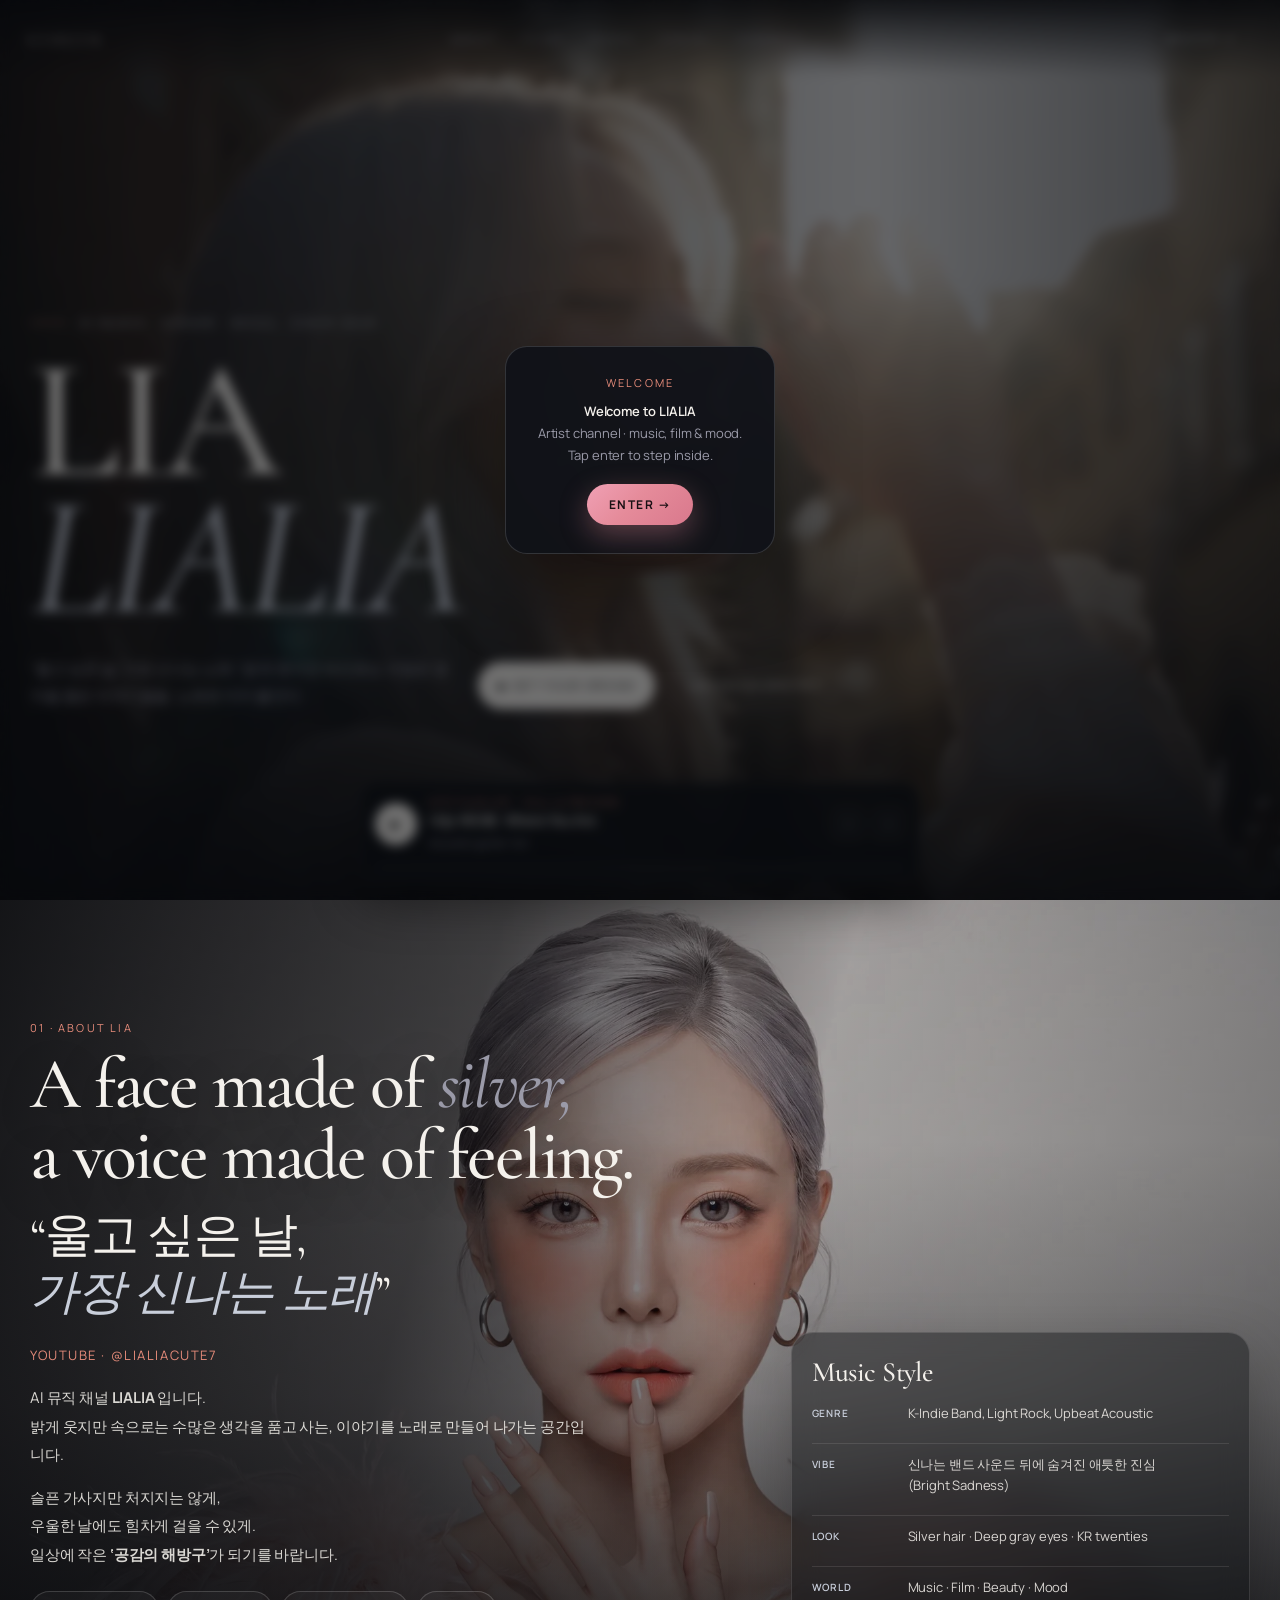
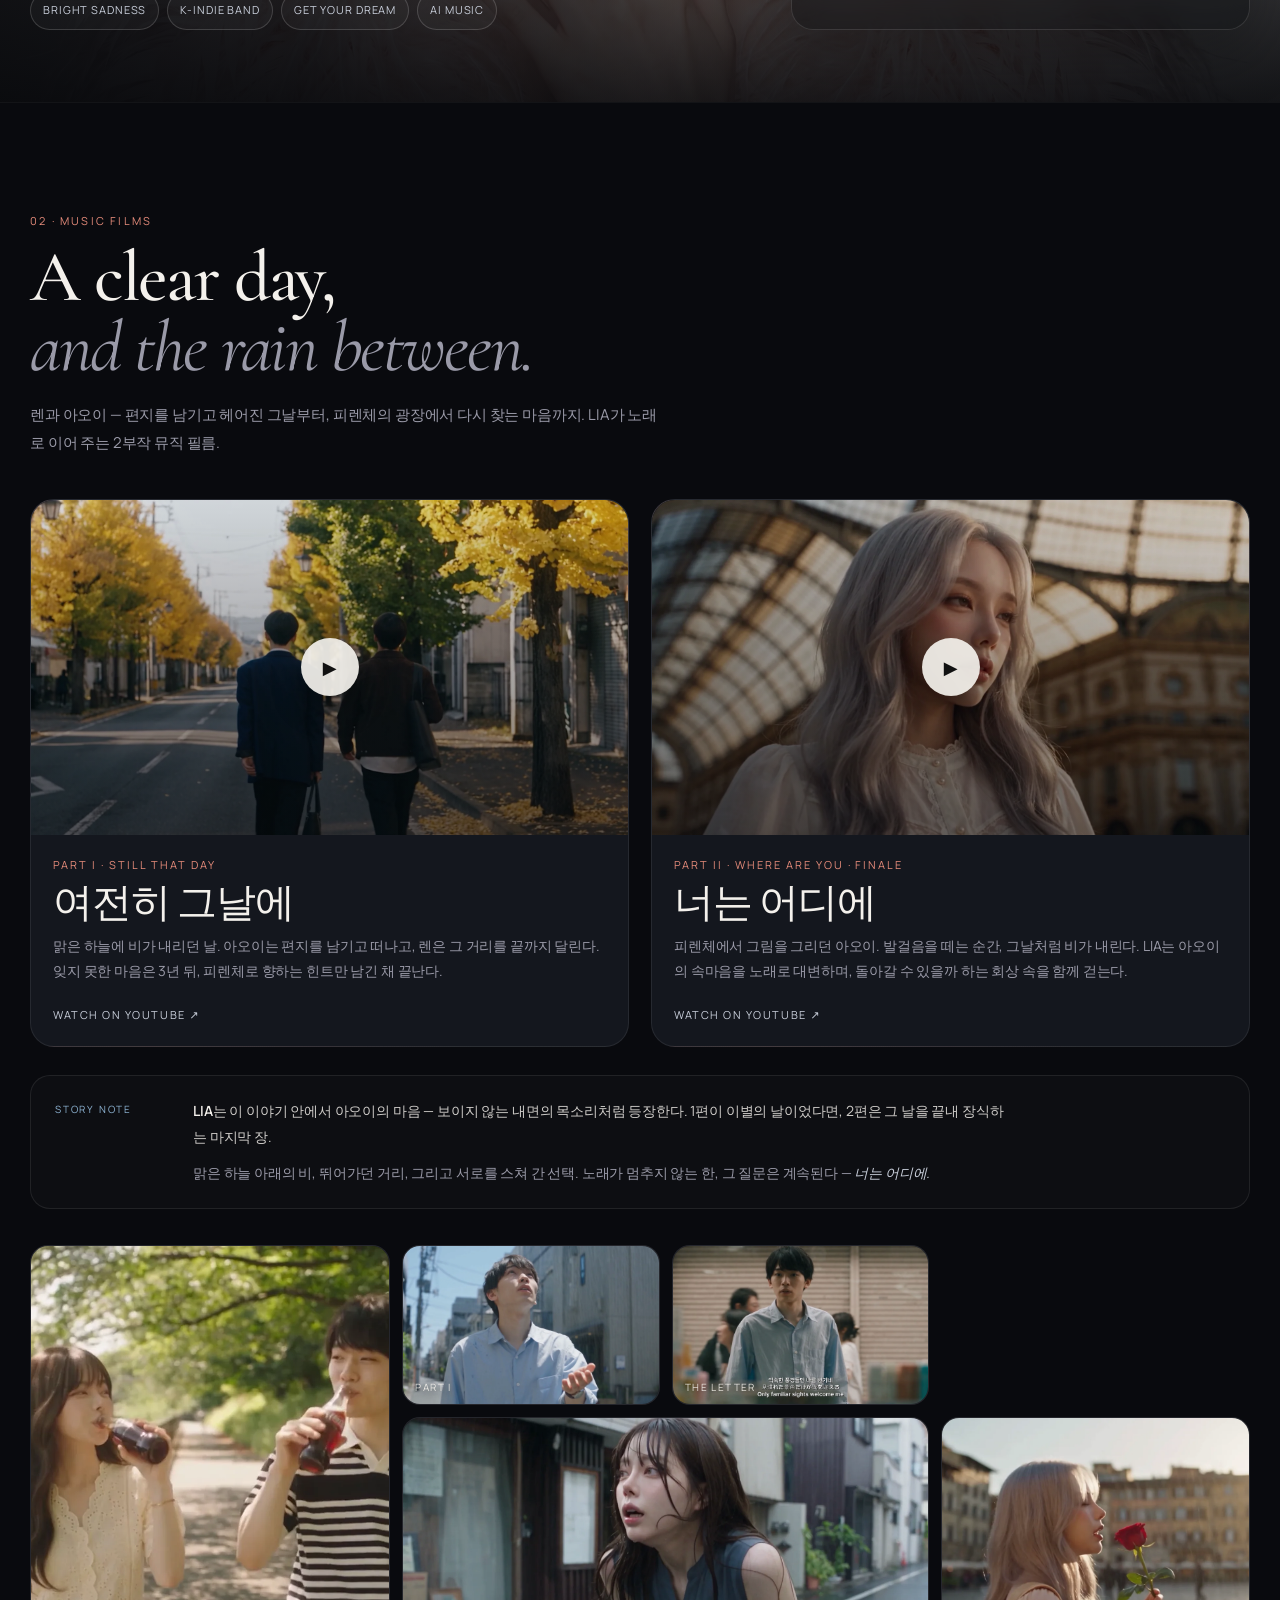
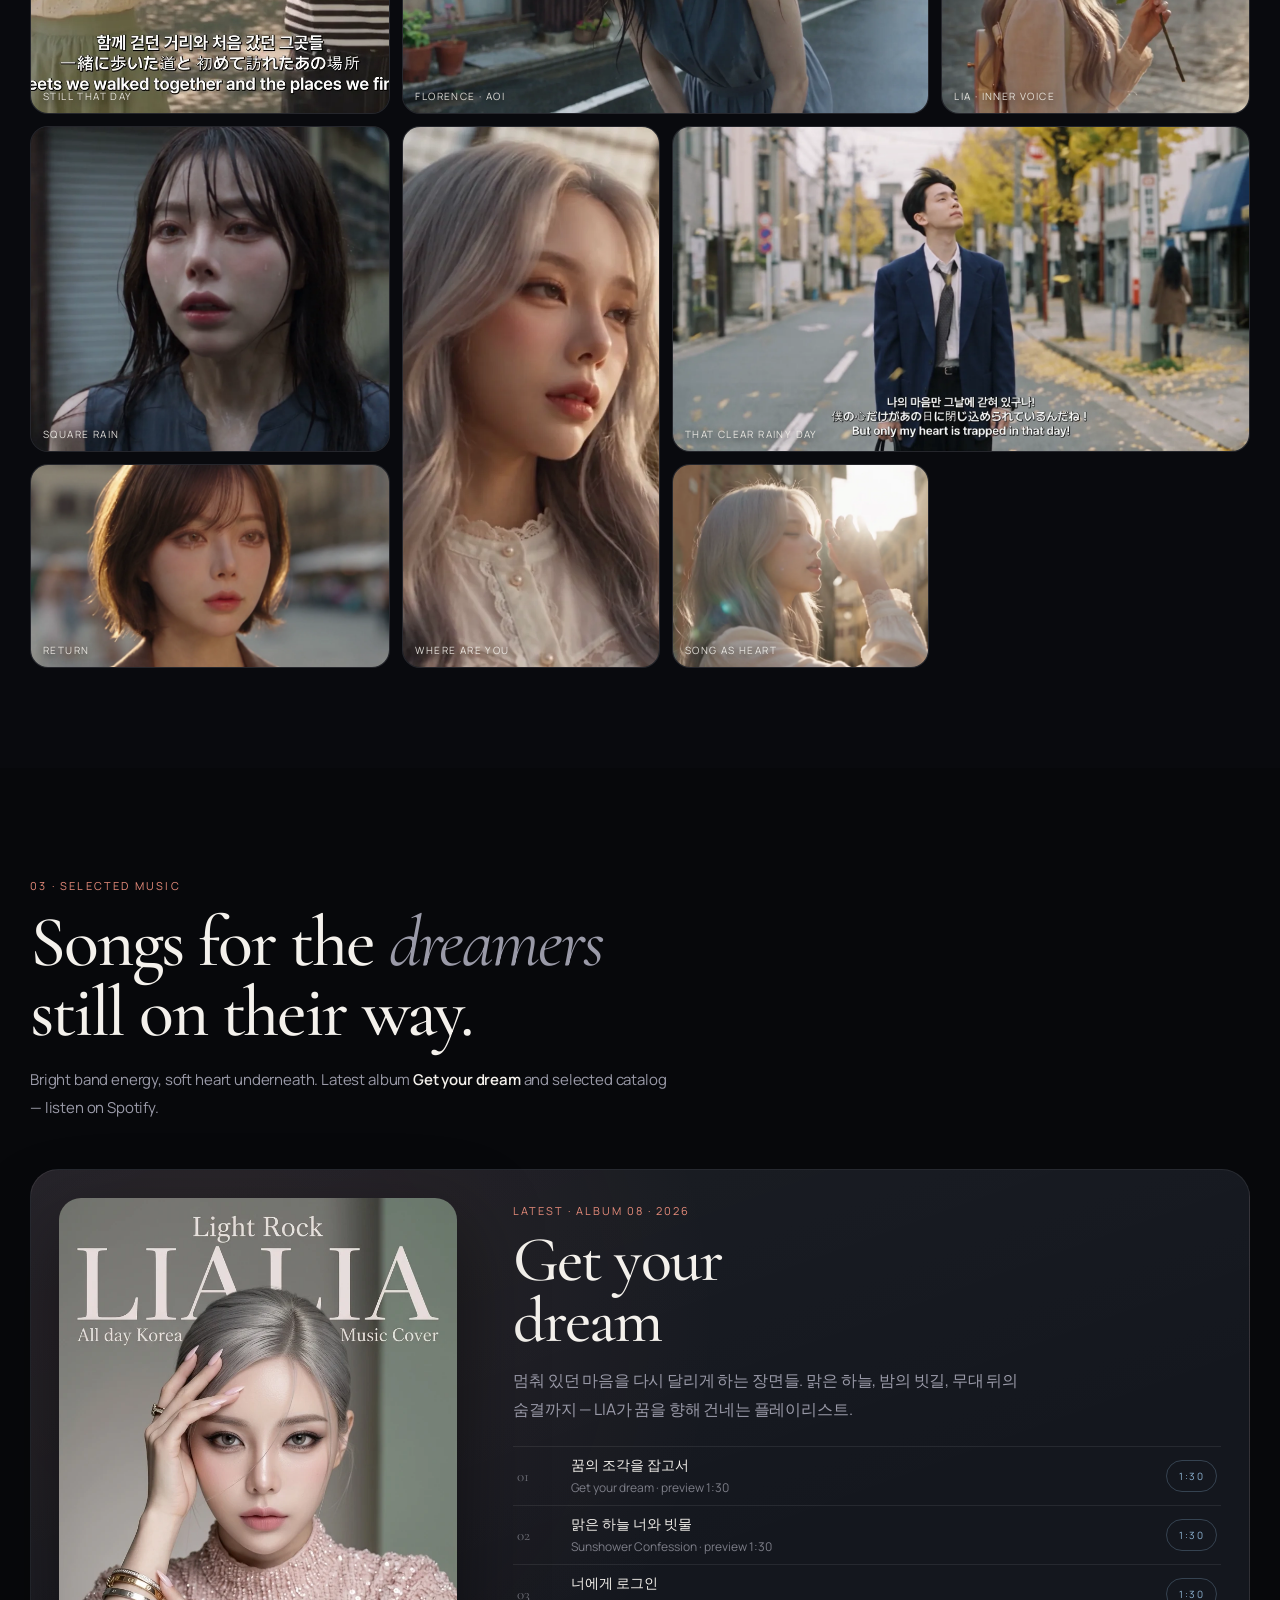
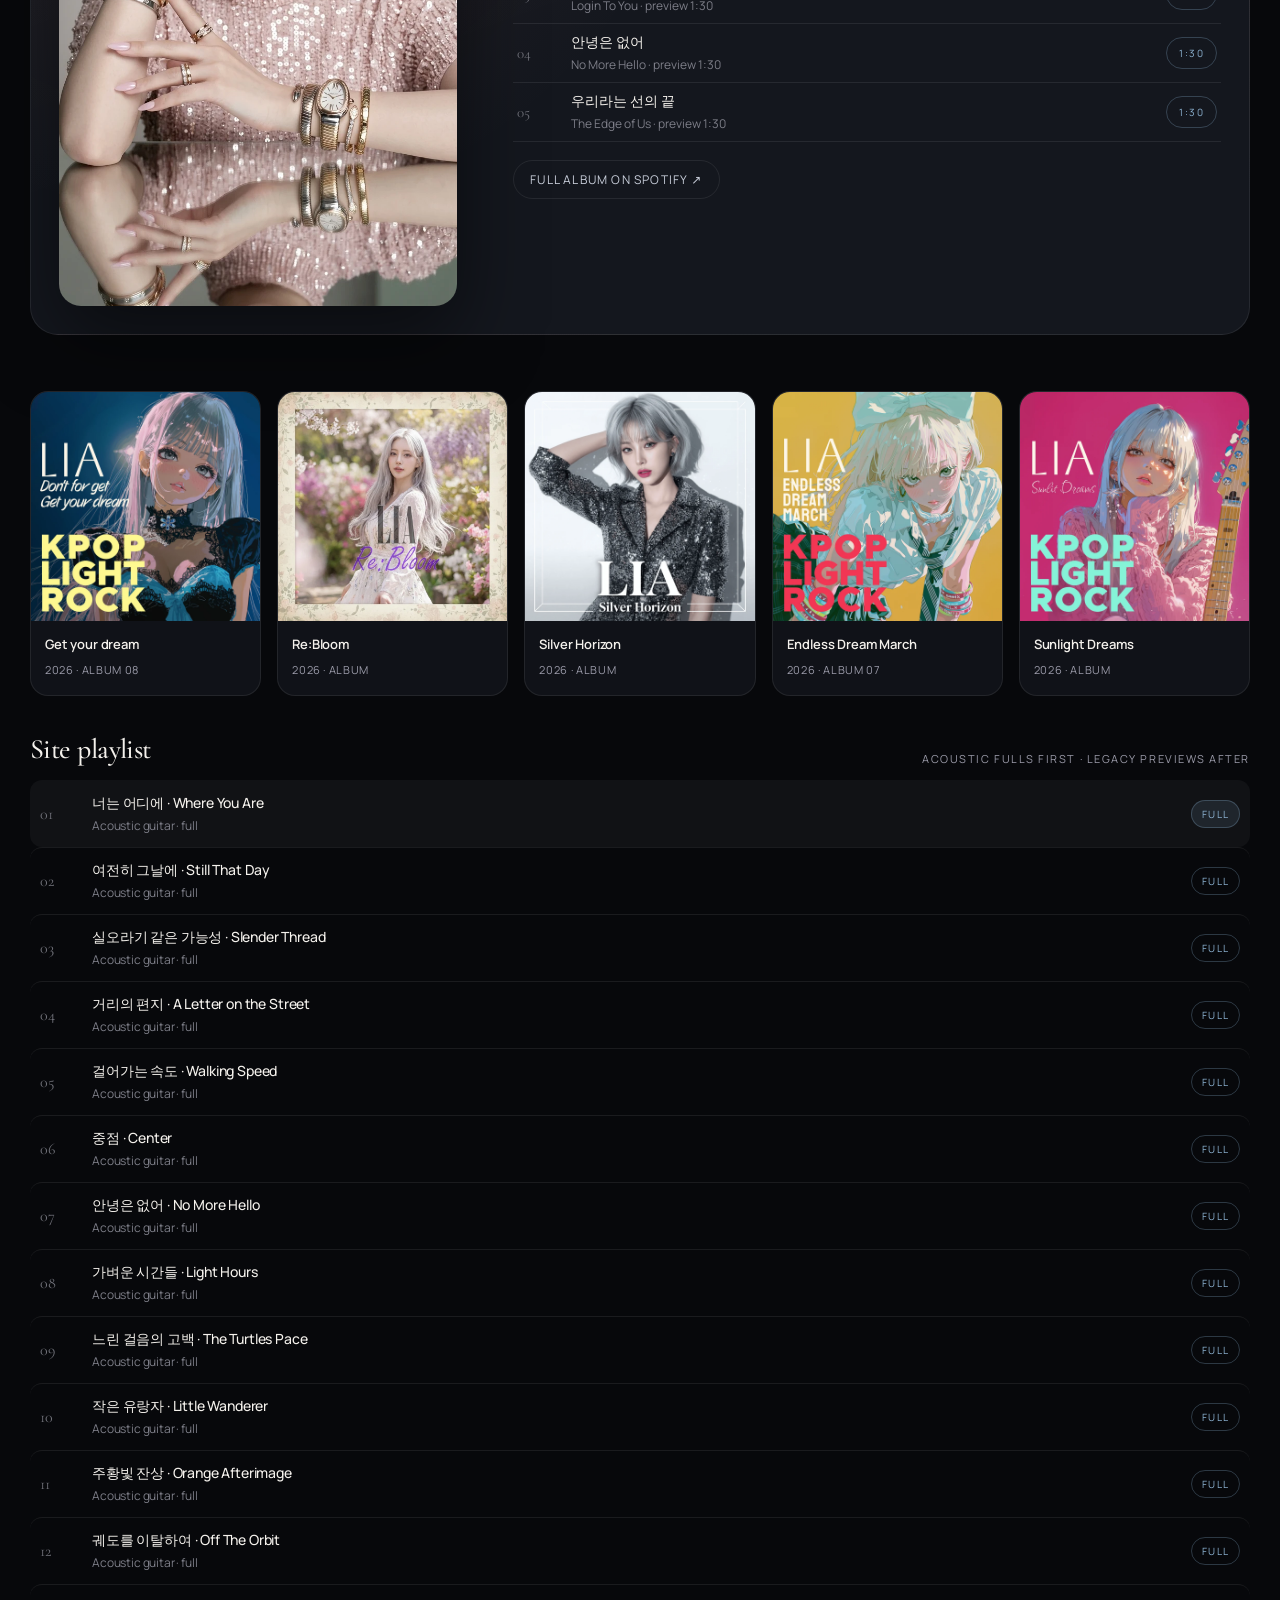
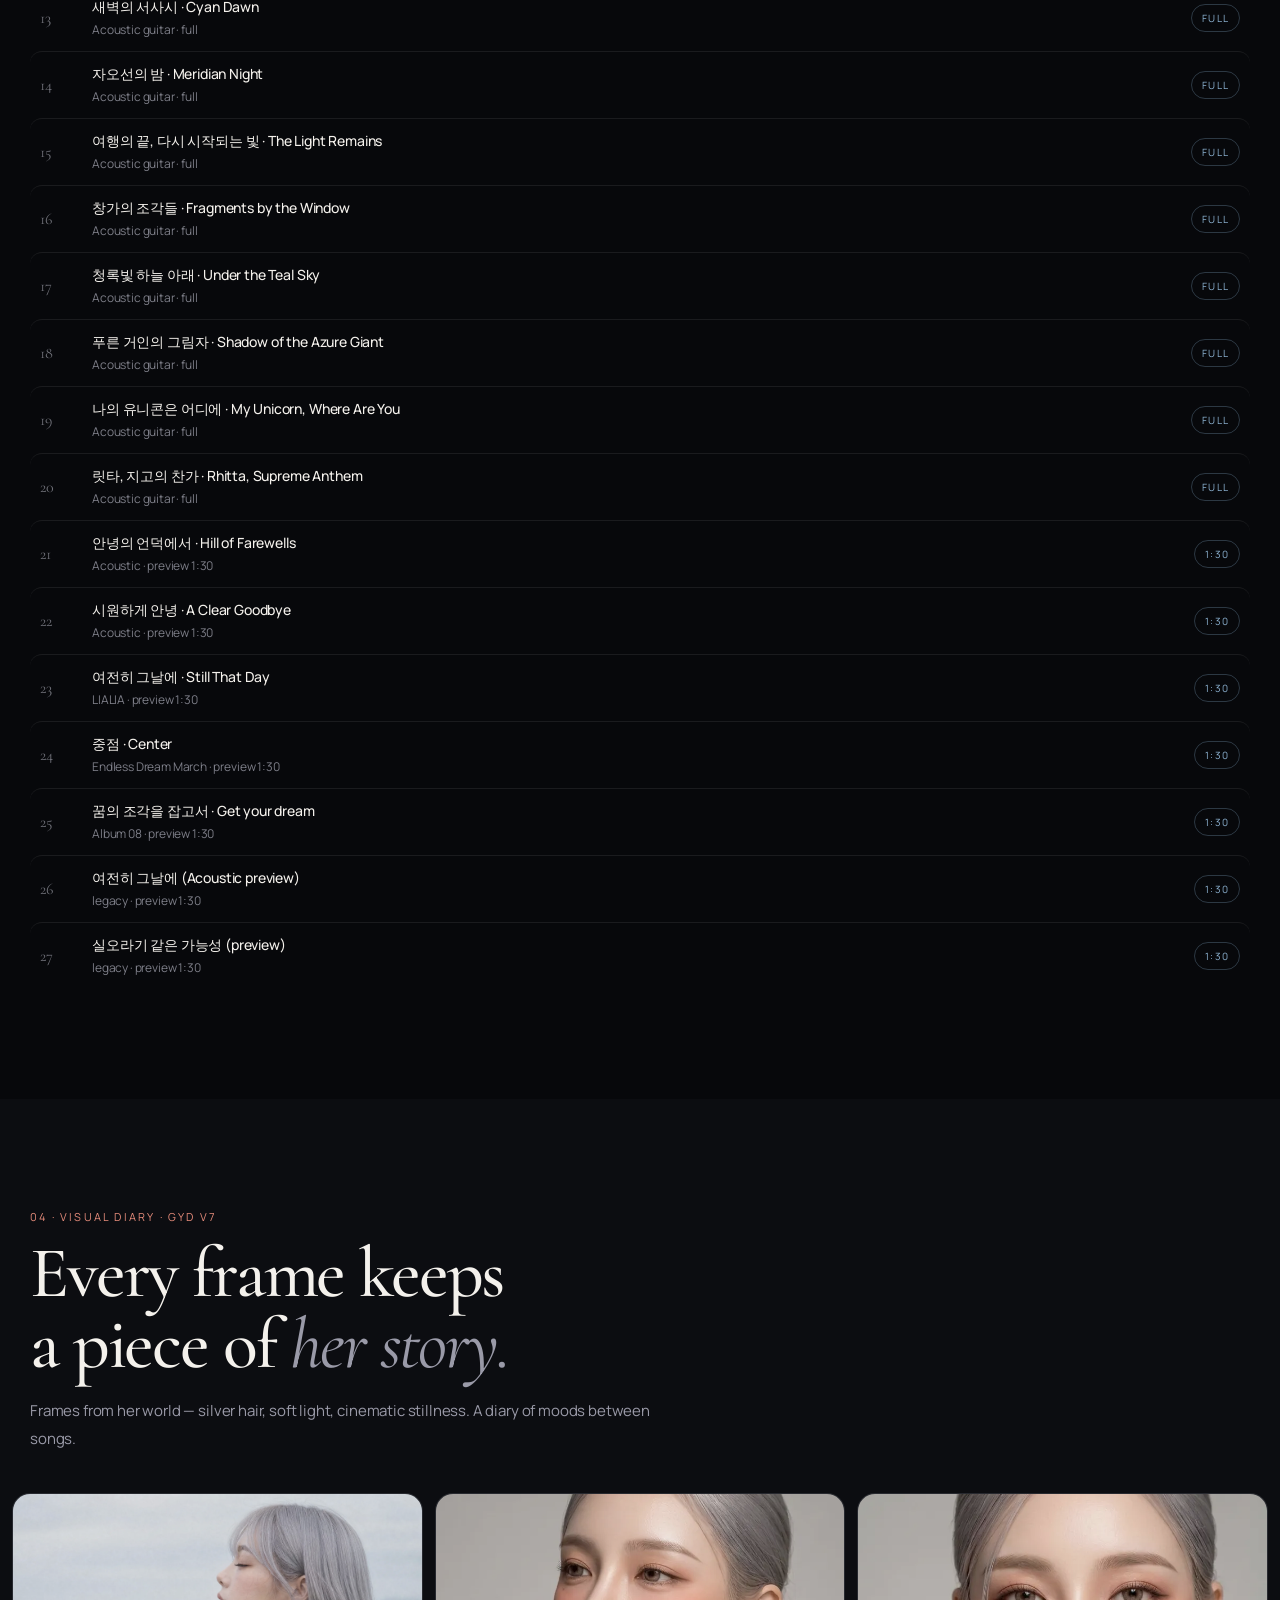
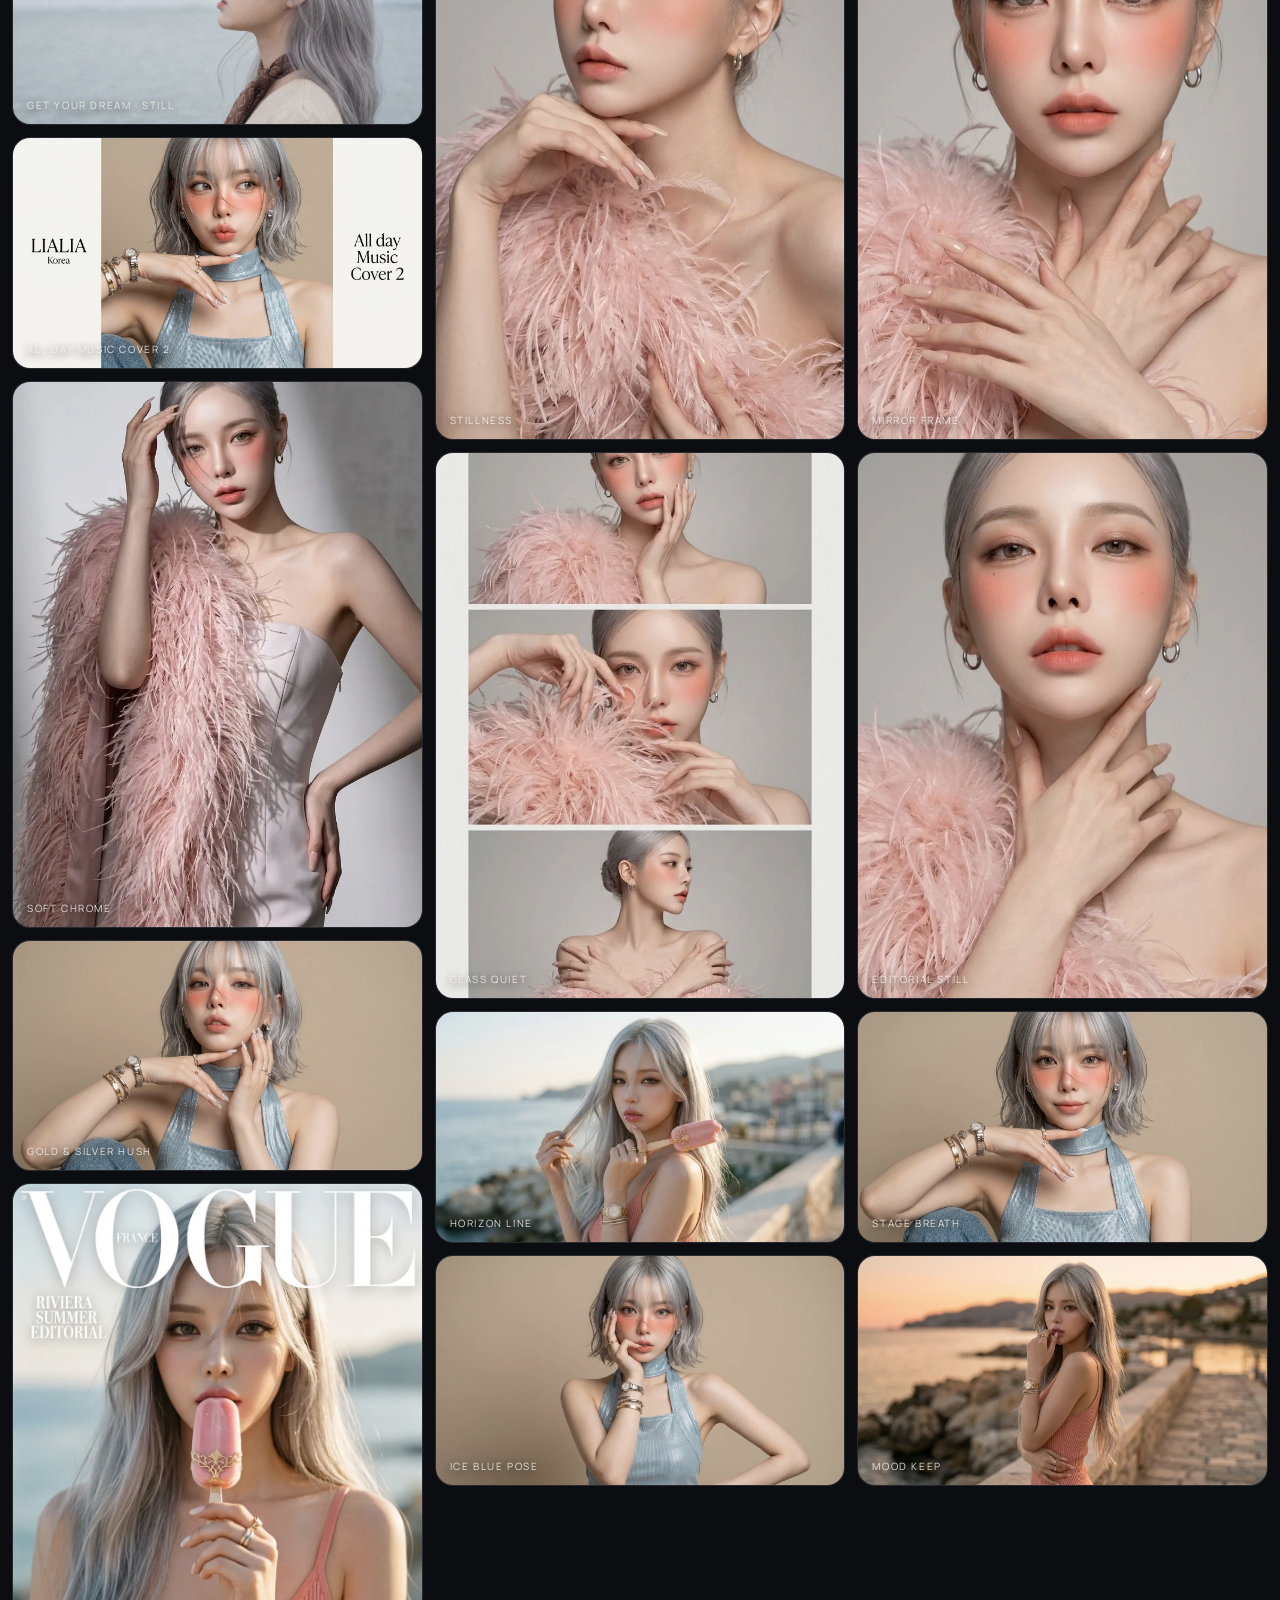
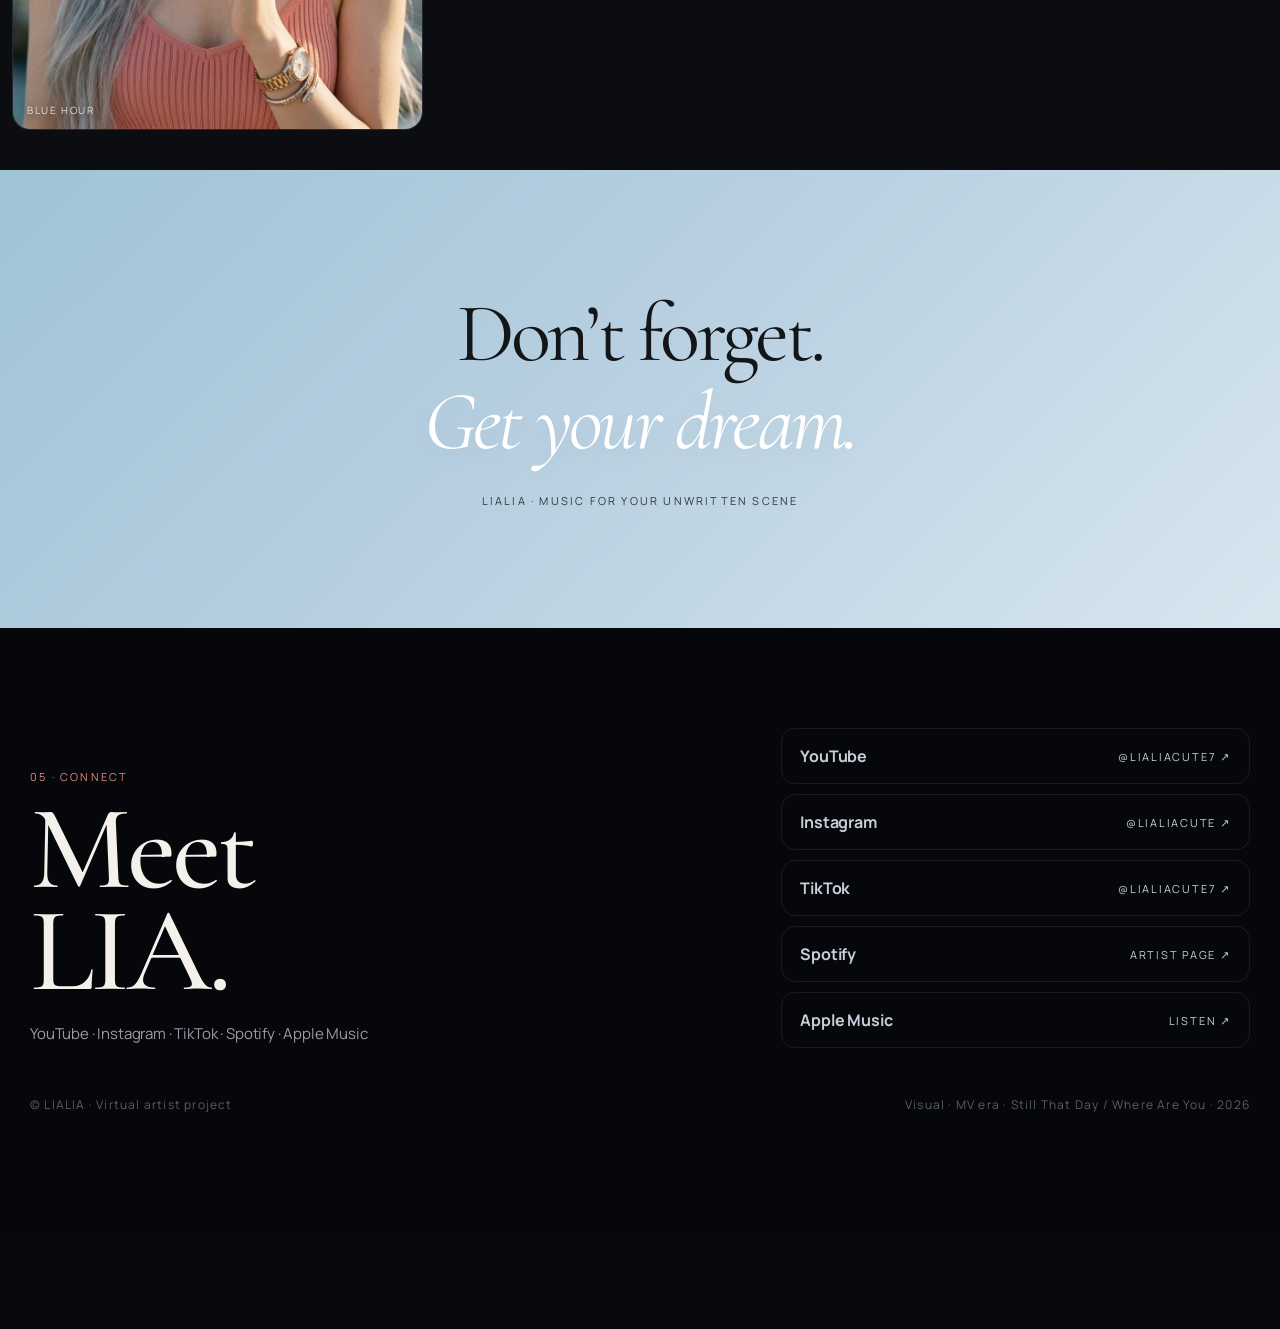
==== commit 44e37183: "Cache-bust hero to Where-You-Are LIA (3) Florence still" ====
--- a/index.html
+++ b/index.html
@@ -63,9 +63,9 @@
     }
     .hero-media{position:absolute;inset:0}
     .hero-media img{
-      width:100%;height:100%;object-fit:cover;object-position:center 28%;
-      filter:saturate(.9) contrast(1.05);
-      transform:scale(1.04);
+      width:100%;height:100%;object-fit:cover;object-position:center 35%;
+      filter:saturate(.95) contrast(1.04) brightness(1.02);
+      transform:scale(1.03);
       animation:heroDrift 18s ease-in-out infinite alternate;
     }
     @keyframes heroDrift{from{transform:scale(1.04) translateY(0)}to{transform:scale(1.08) translateY(-1.5%)}}
@@ -579,7 +579,7 @@
 
   <section class="hero" id="top">
     <div class="hero-media">
-      <img src="assets/hero.webp" alt="LIA — 너는 어디에 music film still">
+      <img src="assets/hero-where-lia3.webp?v=2" alt="LIA — 너는 어디에 music film still">
     </div>
     <div class="hero-copy">
       <div class="eyebrow">AI Music · Singer · Seoul · Since 2025</div>
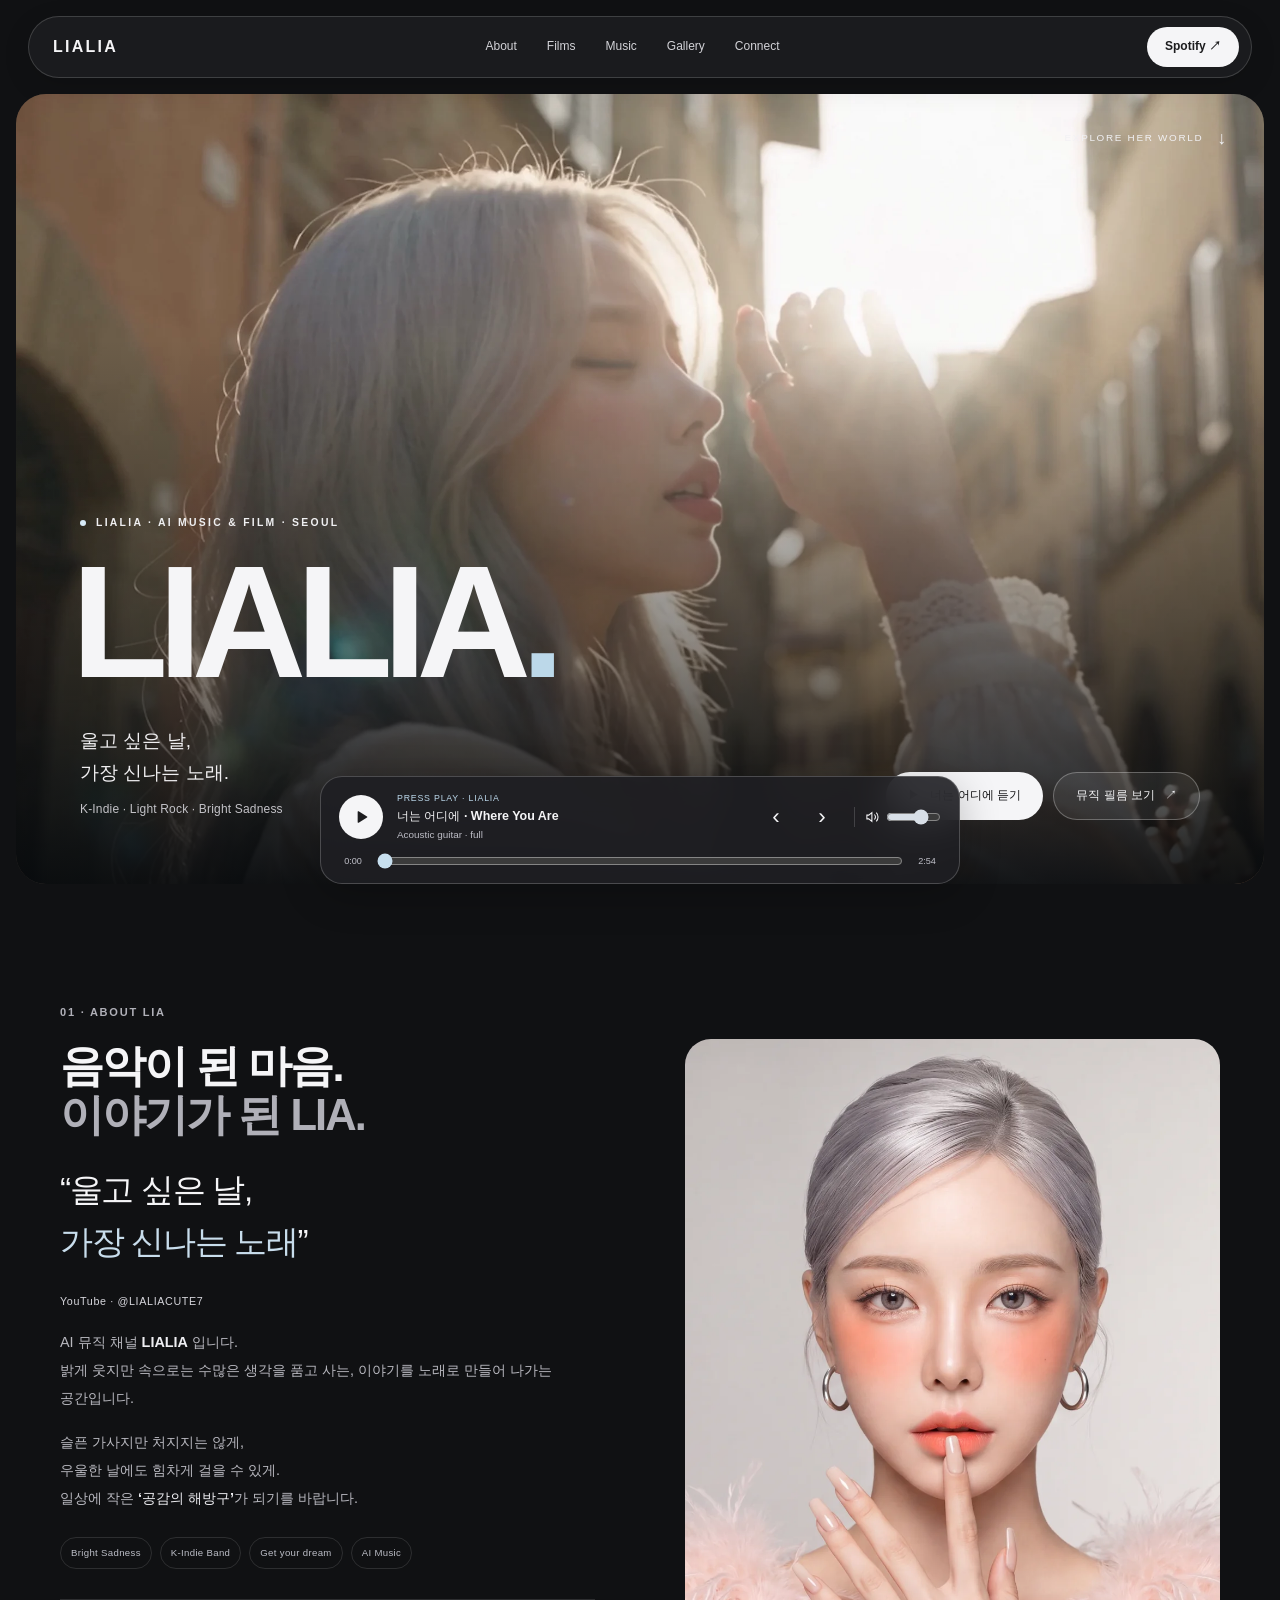
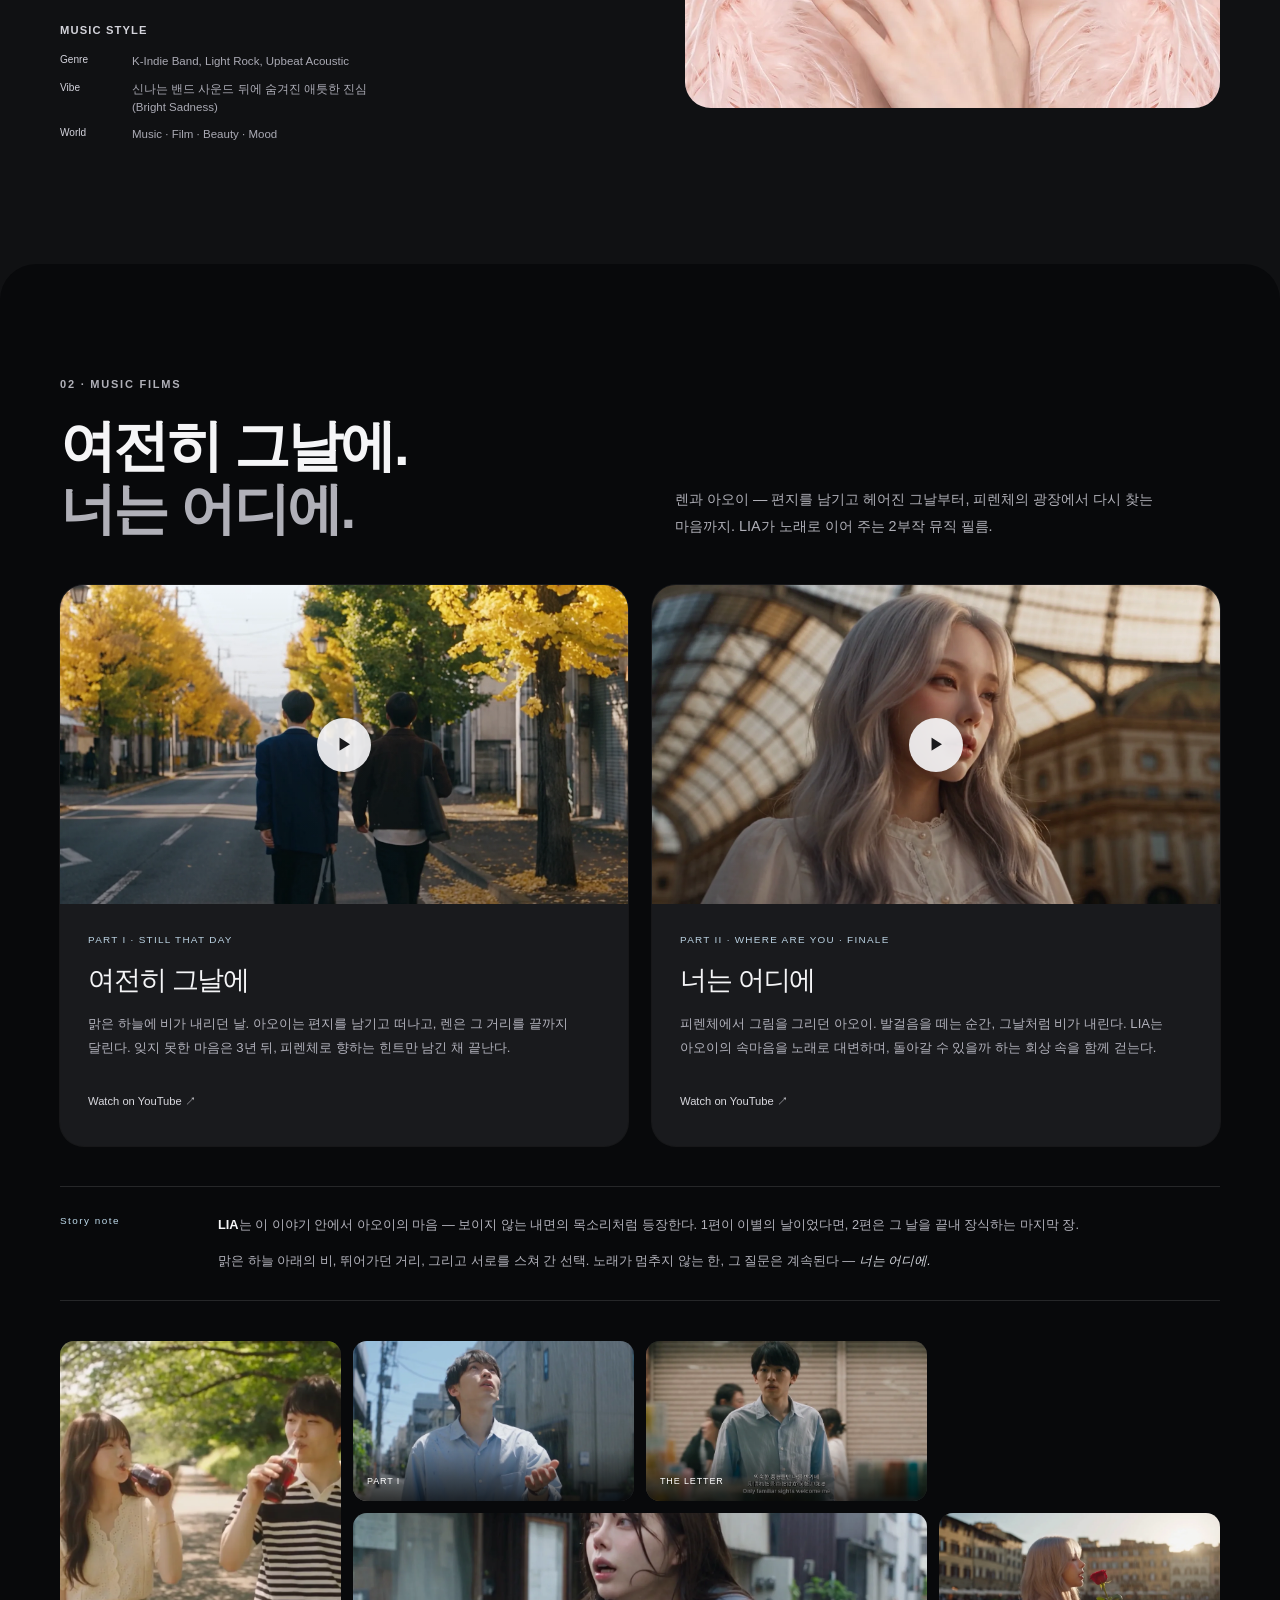
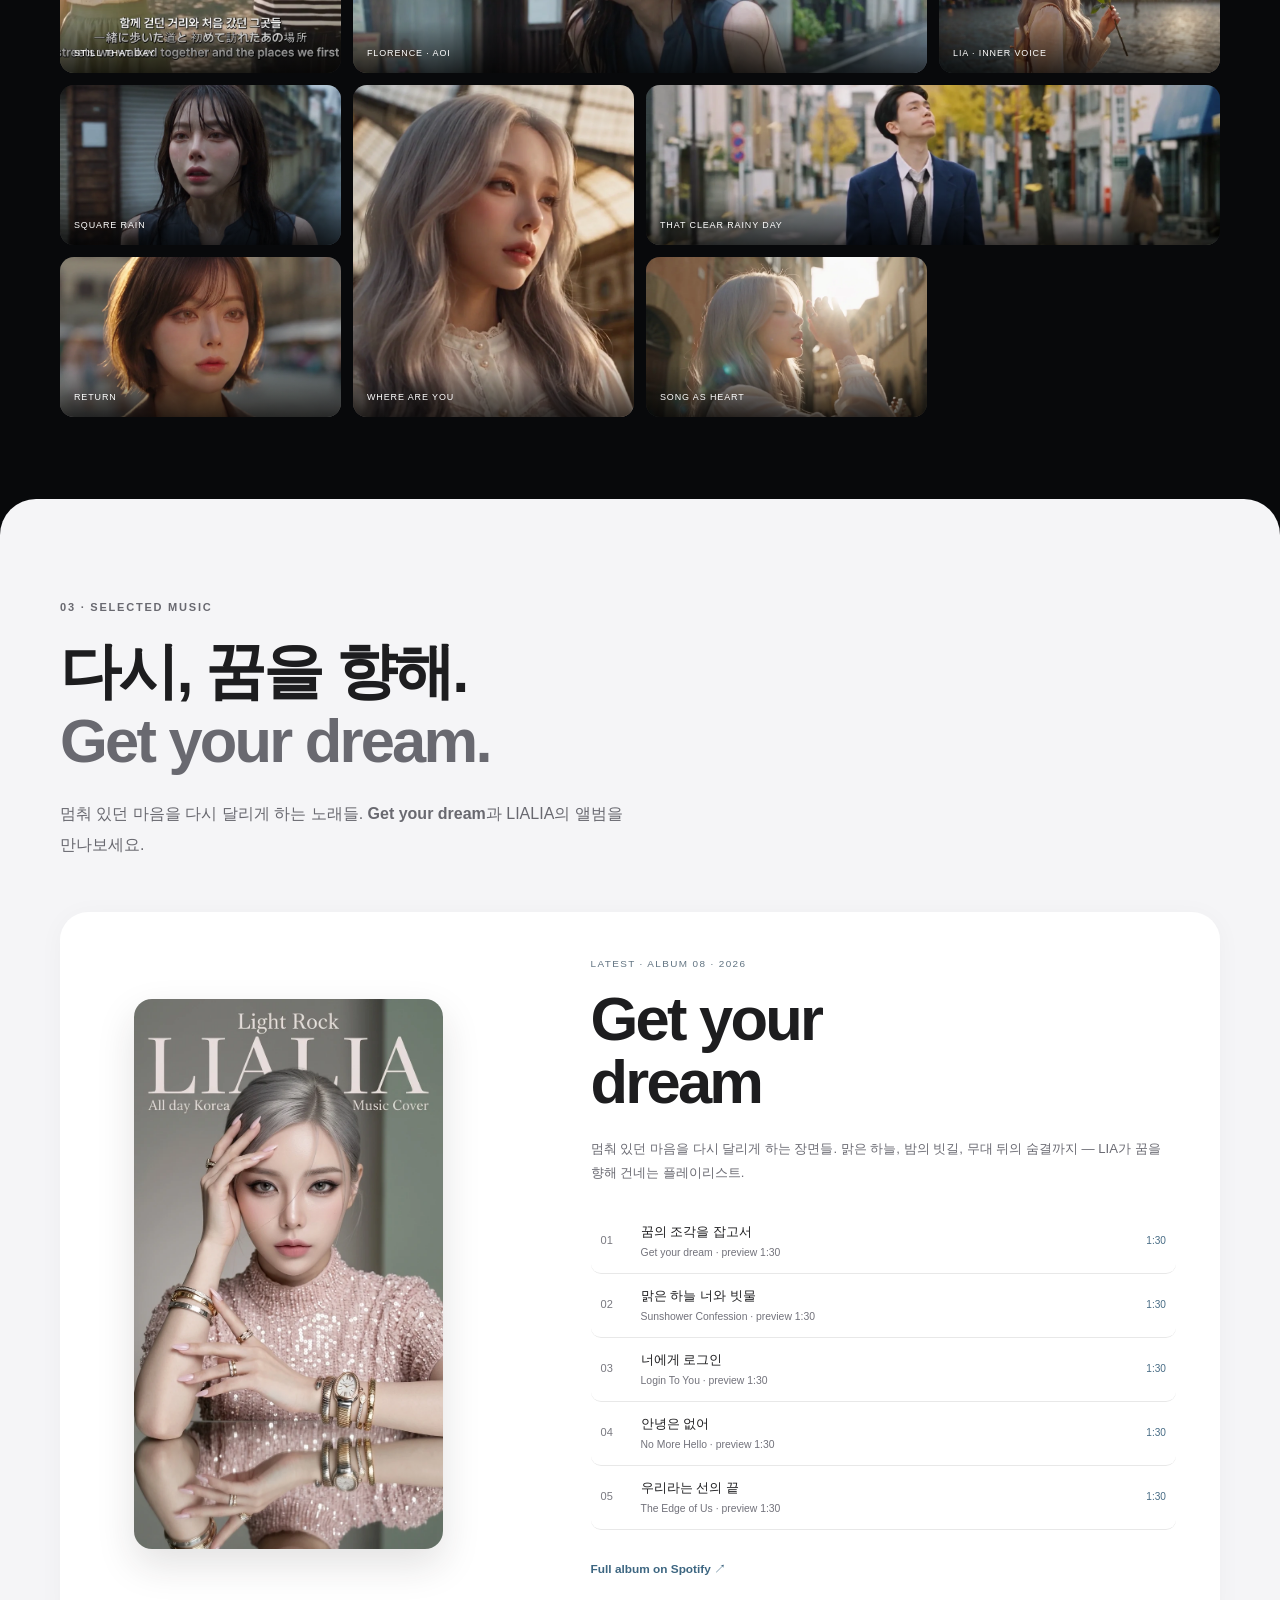
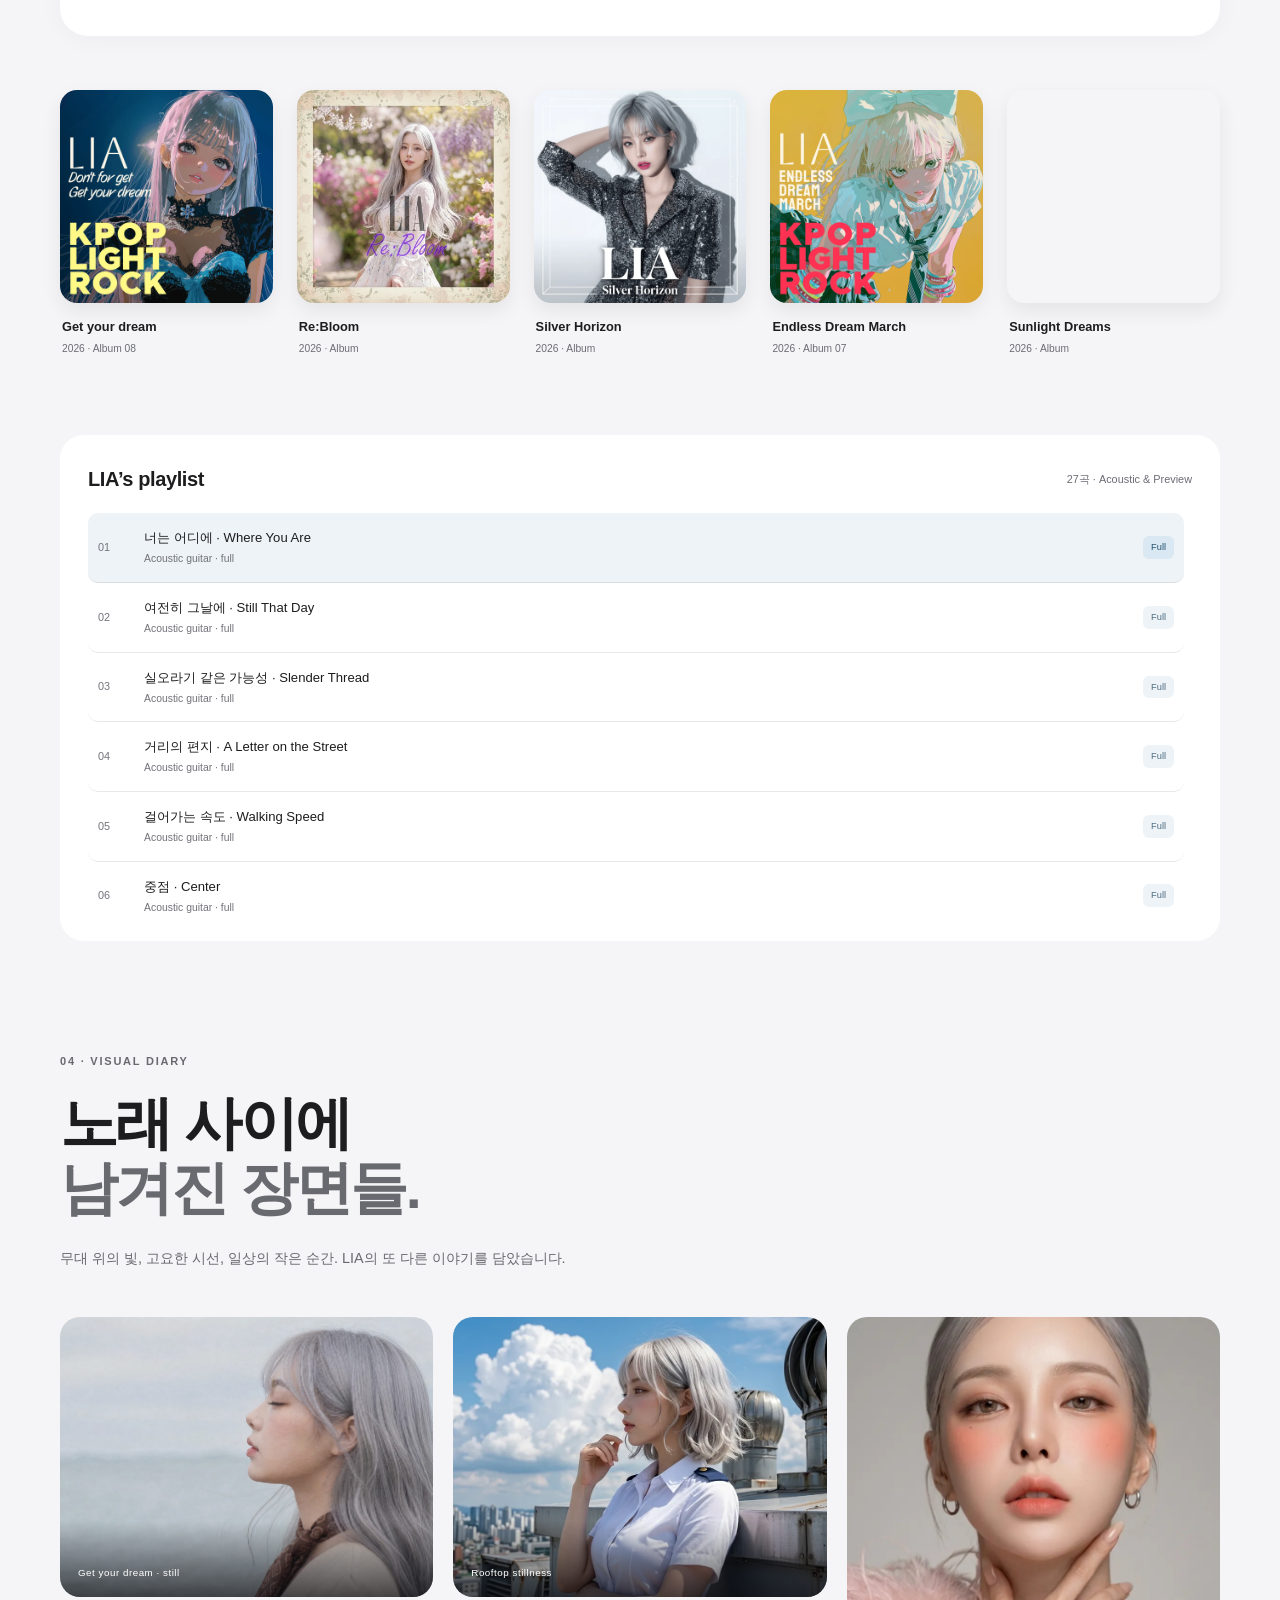
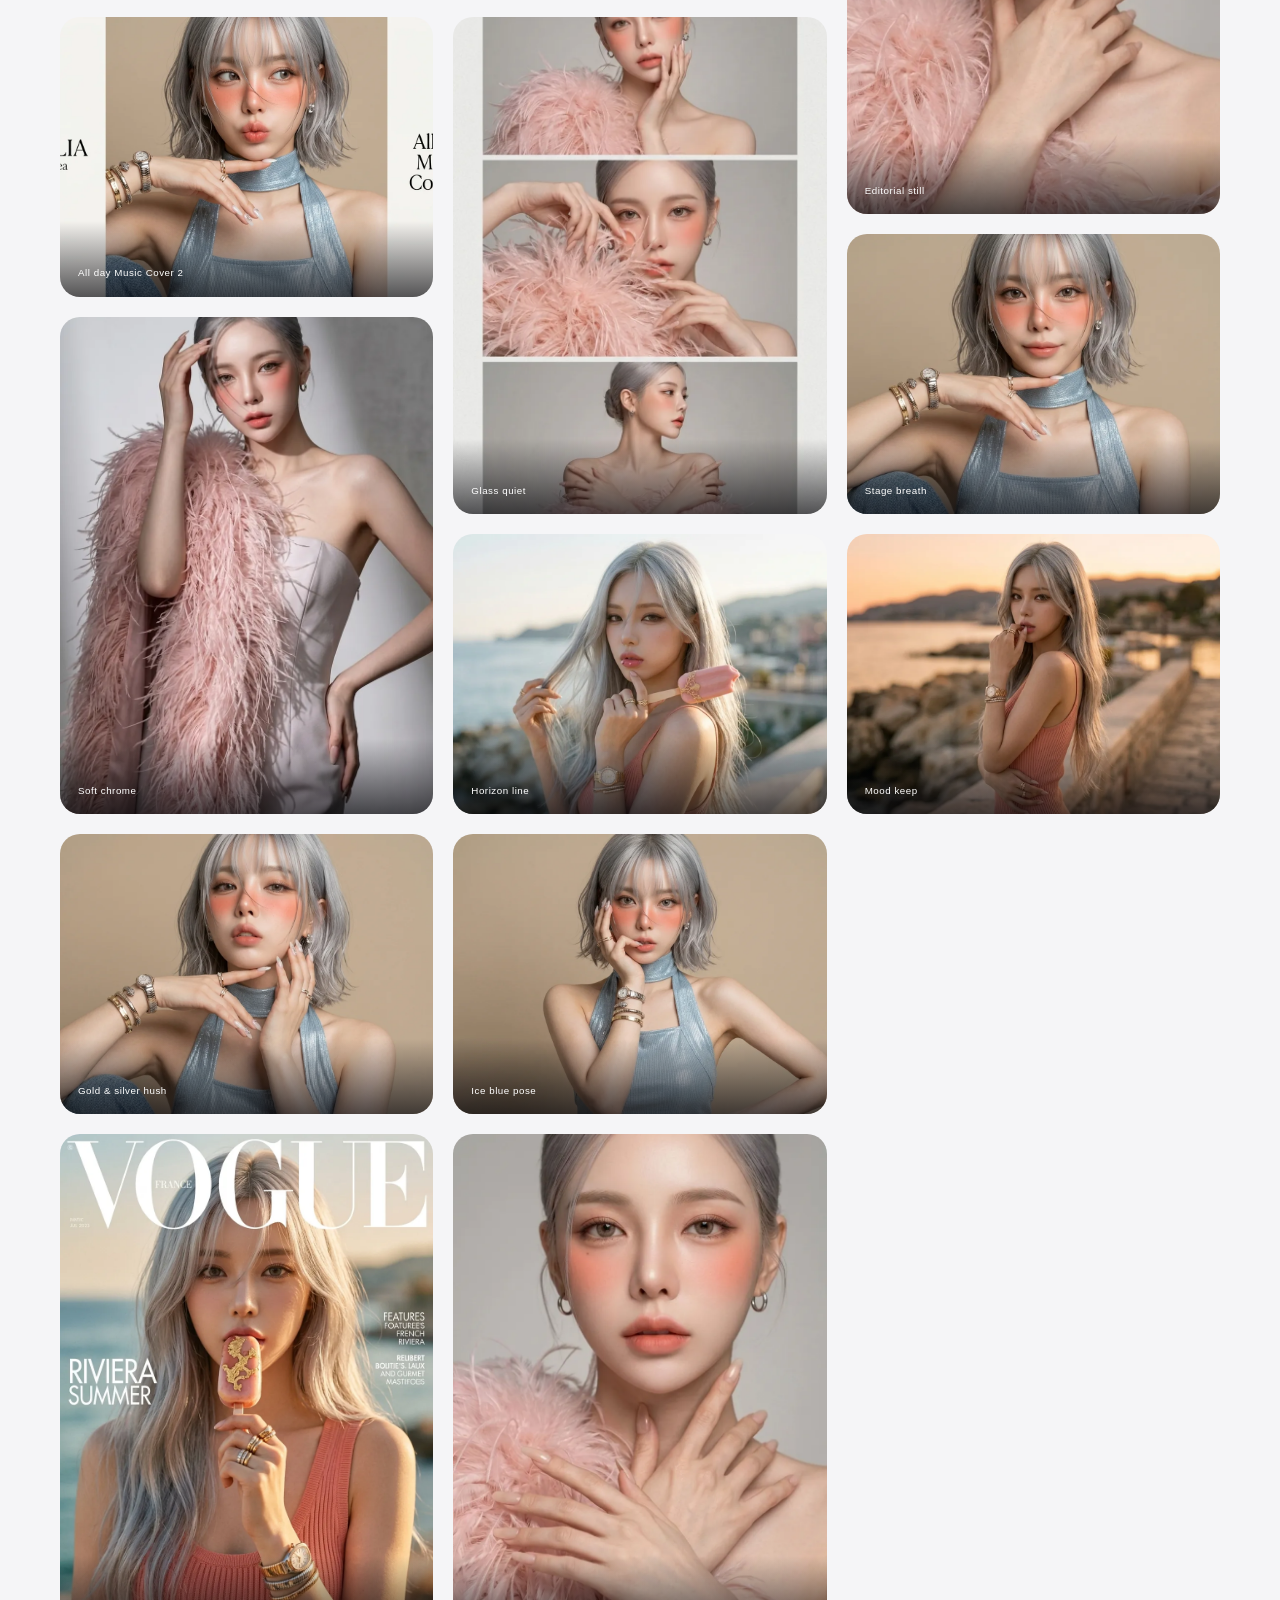
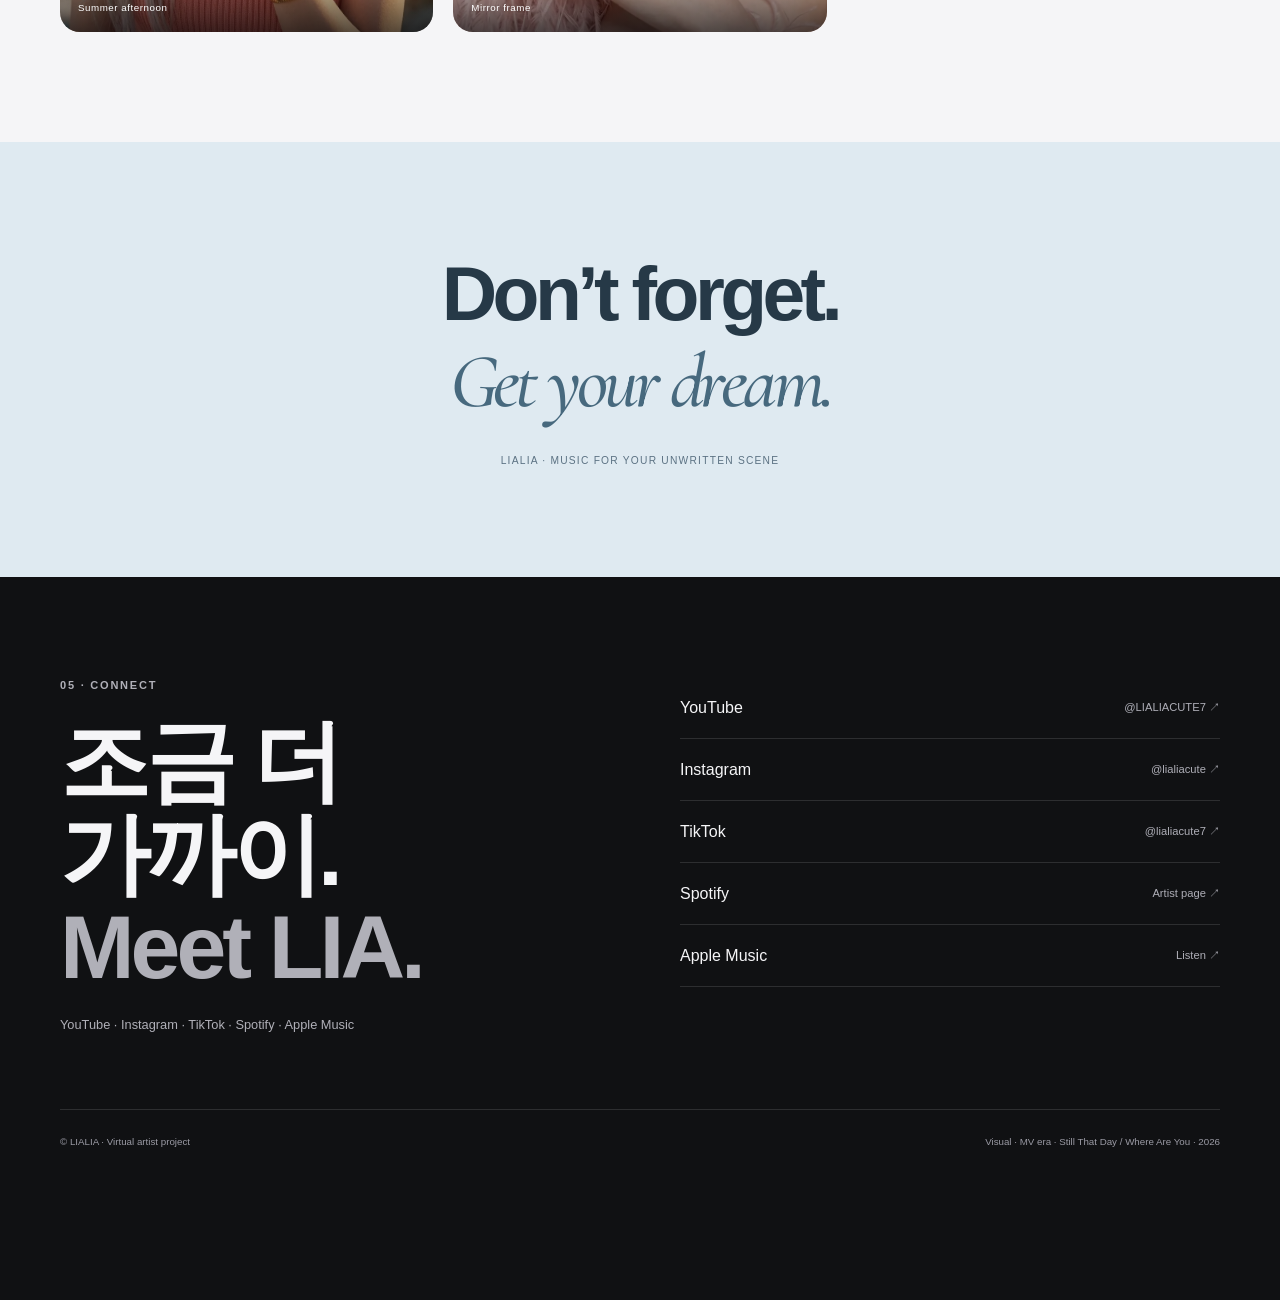
==== commit c1fcefb7: "Deploy LIALIA artist page v4 redesign Ship the updated single-file landing (Apple-like editorial lay" ====
--- a/index.html
+++ b/index.html
@@ -1,857 +1,306 @@
-<!doctype html>
+<!DOCTYPE html>
+
 <html lang="ko">
 <head>
-  <meta charset="utf-8">
-  <meta name="viewport" content="width=device-width,initial-scale=1">
-  <meta name="description" content="LIALIA — AI 뮤직 채널. 울고 싶은 날, 가장 신나는 노래. K-Indie · Light Rock · Bright Sadness.">
-  <title>LIALIA — LIA · Get Your Dream</title>
-  <link rel="preconnect" href="https://fonts.googleapis.com">
-  <link rel="preconnect" href="https://fonts.gstatic.com" crossorigin>
-  <link href="https://fonts.googleapis.com/css2?family=Cormorant+Garamond:ital,wght@0,400;0,500;0,600;1,400;1,500&family=Manrope:wght@300;400;500;600;700&display=swap" rel="stylesheet">
-  <style>
-    :root{
-      --bg:#07080b;
-      --bg2:#101218;
-      --panel:#14171e;
-      --ink:#f4f1ec;
-      --muted:#9a9aa8;
-      --silver:#c8ceda;
-      --line:rgba(255,255,255,.08);
-      --accent:#8eb4d4;
-      --coral:#e58b7a;
-      --max:1220px;
-      --ease:cubic-bezier(.2,.75,.2,1);
-    }
-    *{box-sizing:border-box;margin:0;padding:0}
-    html{scroll-behavior:smooth}
-    body{
-      background:var(--bg);color:var(--ink);
-      font-family:Manrope,system-ui,sans-serif;
-      letter-spacing:-.01em;overflow-x:hidden;
-    }
-    a{color:inherit;text-decoration:none}
-    img{display:block;width:100%;height:100%;object-fit:cover}
-    button{font:inherit;border:0;background:none;color:inherit;cursor:pointer}
-    .wrap{width:min(var(--max),calc(100% - 48px));margin:0 auto}
-    .grain{
-      position:fixed;inset:0;pointer-events:none;z-index:40;opacity:.04;
-      background-image:url("data:image/svg+xml,%3Csvg viewBox='0 0 180 180' xmlns='http://www.w3.org/2000/svg'%3E%3Cfilter id='n'%3E%3CfeTurbulence type='fractalNoise' baseFrequency='.85' numOctaves='3' stitchTiles='stitch'/%3E%3C/filter%3E%3Crect width='100%25' height='100%25' filter='url(%23n)'/%3E%3C/svg%3E");
-    }
-
-    .nav{
-      position:fixed;inset:0 0 auto;z-index:30;
-      display:flex;justify-content:space-between;align-items:center;
-      padding:20px 28px;
-      background:linear-gradient(to bottom,rgba(7,8,11,.88),transparent);
-      backdrop-filter:blur(10px);
-    }
-    .logo{
-      font-family:"Cormorant Garamond",serif;
-      letter-spacing:.32em;font-size:15px;font-weight:500;
-    }
-    .navlinks{display:flex;gap:26px;font-size:11px;letter-spacing:.18em;text-transform:uppercase;color:var(--muted)}
-    .navlinks a:hover{color:var(--ink)}
-    .nav-cta{
-      border:1px solid var(--line);padding:10px 16px;border-radius:999px;
-      font-size:11px;letter-spacing:.14em;text-transform:uppercase;color:var(--silver);
-      transition:.25s var(--ease);
-    }
-    .nav-cta:hover{border-color:var(--silver);color:var(--ink);background:rgba(255,255,255,.04)}
-
-    .hero{
-      min-height:100svh;position:relative;display:grid;align-items:end;overflow:hidden;
-    }
-    .hero-media{position:absolute;inset:0}
-    .hero-media img{
-      width:100%;height:100%;object-fit:cover;object-position:center 35%;
-      filter:saturate(.95) contrast(1.04) brightness(1.02);
-      transform:scale(1.03);
-      animation:heroDrift 18s ease-in-out infinite alternate;
-    }
-    @keyframes heroDrift{from{transform:scale(1.04) translateY(0)}to{transform:scale(1.08) translateY(-1.5%)}}
-    .hero-media:after{
-      content:"";position:absolute;inset:0;
-      background:
-        linear-gradient(90deg,rgba(7,8,11,.88) 0%,rgba(7,8,11,.35) 42%,rgba(7,8,11,.15) 68%,rgba(7,8,11,.55) 100%),
-        linear-gradient(0deg,rgba(7,8,11,.92) 0%,rgba(7,8,11,.2) 42%,transparent 70%);
-    }
-    .hero-copy{position:relative;z-index:2;padding:0 0 9vh;width:min(var(--max),calc(100% - 48px));margin:0 auto}
-    .eyebrow{
-      display:flex;align-items:center;gap:14px;
-      font-size:11px;letter-spacing:.24em;text-transform:uppercase;color:var(--silver);margin-bottom:22px;
-    }
-    .eyebrow:before{content:"";width:36px;height:1px;background:var(--coral)}
-    h1{
-      font-family:"Cormorant Garamond",serif;font-weight:500;
-      font-size:clamp(72px,14vw,168px);line-height:.82;letter-spacing:-.04em;
-    }
-    h1 em{font-style:italic;color:var(--silver);font-weight:400}
-    .hero-row{display:flex;flex-wrap:wrap;align-items:end;gap:28px;margin-top:28px}
-    .hero-tag{max-width:420px;color:var(--muted);line-height:1.8;font-size:15px}
-    .hero-actions{display:flex;flex-wrap:wrap;gap:12px}
-    .btn{
-      display:inline-flex;align-items:center;gap:10px;
-      padding:14px 20px;border-radius:999px;font-size:12px;letter-spacing:.14em;text-transform:uppercase;
-      transition:.28s var(--ease);
-    }
-    .btn-primary{background:var(--ink);color:#111}
-    .btn-primary:hover{transform:translateY(-2px);box-shadow:0 12px 40px rgba(244,241,236,.18)}
-    .btn-ghost{border:1px solid var(--line);color:var(--ink);background:rgba(255,255,255,.03)}
-    .btn-ghost:hover{border-color:var(--silver);background:rgba(255,255,255,.06)}
-    .scroll-hint{
-      position:absolute;right:4vw;bottom:8vh;z-index:3;
-      font-size:10px;letter-spacing:.2em;text-transform:uppercase;writing-mode:vertical-rl;color:var(--muted);
-    }
-    .scroll-hint:after{
-      content:"";display:block;width:1px;height:56px;margin-top:12px;background:linear-gradient(#fff,transparent);
-      animation:pulse 2.2s infinite;
-    }
-    @keyframes pulse{0%,100%{opacity:.25;transform:scaleY(.5);transform-origin:top}50%{opacity:1;transform:scaleY(1)}}
-
-    section{padding:110px 0;position:relative}
-    .kicker{font-size:11px;letter-spacing:.2em;text-transform:uppercase;color:var(--coral);margin-bottom:14px}
-    h2{
-      font-family:"Cormorant Garamond",serif;font-weight:500;
-      font-size:clamp(40px,6vw,72px);line-height:.98;letter-spacing:-.03em;margin-bottom:18px;
-    }
-    h2 i{font-style:italic;color:var(--muted);font-weight:400}
-    .lead{color:var(--muted);max-width:640px;line-height:1.85;font-size:15px}
-
-    /* ABOUT full-bleed */
-    .about{
-      padding:0;background:#0a0b0f;color:var(--ink);
-      min-height:min(86svh,900px);
-    }
-    .about-stage{
-      position:relative;min-height:min(86svh,900px);
-      display:grid;align-items:end;overflow:hidden;
-    }
-    .about .reveal,.films .reveal,.music .reveal,.visual .head.reveal,.quote .reveal,.connect .reveal{opacity:1;transform:none}
-    .about-media{position:absolute;inset:0}
-    .about-media img{
-      width:100%;height:100%;object-fit:cover;object-position:center 22%;
-      filter:saturate(.92) contrast(1.04);
-      transform:scale(1.03);
-    }
-    .about-media:after{
-      content:"";position:absolute;inset:0;
-      background:
-        linear-gradient(105deg, rgba(7,8,11,.92) 0%, rgba(7,8,11,.72) 34%, rgba(7,8,11,.28) 58%, rgba(7,8,11,.55) 100%),
-        linear-gradient(0deg, rgba(7,8,11,.88) 0%, rgba(7,8,11,.25) 38%, transparent 70%);
-    }
-    .about-inner{
-      position:relative;z-index:2;
-      width:min(var(--max),calc(100% - 48px));
-      margin:0 auto;
-      padding:120px 0 72px;
-      display:grid;
-      grid-template-columns:minmax(0,1.15fr) minmax(240px,.75fr);
-      gap:clamp(24px,5vw,56px);
-      align-items:end;
-    }
-    .about .kicker{color:var(--coral)}
-    .about h2{color:var(--ink);text-shadow:0 10px 40px rgba(0,0,0,.35)}
-    .about-quote{
-      font-family:"Cormorant Garamond",serif;
-      font-size:clamp(28px,4vw,48px);
-      line-height:1.18;letter-spacing:-.03em;
-      margin:18px 0 22px;
-      max-width:18ch;
-    }
-    .about-quote em{font-style:italic;color:var(--silver)}
-    .about-copy{
-      max-width:560px;
-      color:rgba(244,241,236,.88);
-      line-height:1.9;
-      font-size:15px;
-    }
-    .about-copy p{margin-bottom:14px}
-    .about-copy .tagline{
-      font-size:13px;letter-spacing:.12em;text-transform:uppercase;
-      color:var(--coral);margin-bottom:16px;
-    }
-    .about-side{
-      border:1px solid rgba(255,255,255,.12);
-      border-radius:22px;
-      padding:22px 20px;
-      background:rgba(10,12,16,.42);
-      backdrop-filter:blur(14px);
-      box-shadow:0 24px 60px rgba(0,0,0,.28);
-    }
-    .about-side h3{
-      font-family:"Cormorant Garamond",serif;
-      font-weight:500;font-size:28px;margin-bottom:14px;letter-spacing:-.02em;
-    }
-    .style-list{list-style:none;display:grid;gap:10px;margin-top:6px}
-    .style-list li{
-      display:grid;grid-template-columns:86px 1fr;gap:10px;
-      font-size:13px;padding:10px 0;border-top:1px solid rgba(255,255,255,.1);
-    }
-    .style-list li:first-child{border-top:0;padding-top:0}
-    .style-list b{color:var(--silver);font-weight:600;letter-spacing:.08em;text-transform:uppercase;font-size:10px;padding-top:3px}
-    .style-list span{color:rgba(244,241,236,.86);line-height:1.55}
-    .chips{display:flex;flex-wrap:wrap;gap:8px;margin-top:22px}
-    .chip{
-      border:1px solid rgba(255,255,255,.16);border-radius:999px;padding:8px 12px;
-      font-size:11px;letter-spacing:.08em;text-transform:uppercase;color:var(--silver);
-      background:rgba(255,255,255,.03);
-    }
-
-
-    /* FILMS / MV series */
-    .films{
-      background:#090a0e;
-      padding:110px 0 100px;
-      border-top:1px solid rgba(255,255,255,.04);
-    }
-    .films .wrap{width:min(var(--max),calc(100% - 48px));margin:0 auto}
-    .films-intro{max-width:720px;margin-bottom:42px}
-    .films-pair{
-      display:grid;grid-template-columns:1fr 1fr;gap:22px;margin-top:8px;
-    }
-    .mv-card{
-      border:1px solid var(--line);border-radius:24px;overflow:hidden;
-      background:
-        radial-gradient(circle at 20% 0%,rgba(229,139,122,.12),transparent 45%),
-        linear-gradient(165deg,rgba(255,255,255,.03),transparent 50%),
-        var(--panel);
-      display:flex;flex-direction:column;min-height:100%;
-    }
-    .mv-card .yt{
-      position:relative;aspect-ratio:16/9;background:#0b0d12;overflow:hidden;
-    }
-    .mv-card .yt-thumb{
-      position:absolute;inset:0;width:100%;height:100%;object-fit:cover;
-      filter:saturate(.95) contrast(1.04);
-    }
-    .mv-card .yt-play{
-      position:absolute;inset:0;display:grid;place-items:center;
-      background:linear-gradient(0deg,rgba(7,8,11,.55),rgba(7,8,11,.15));
-      transition:.3s var(--ease);
-    }
-    .mv-card a.yt-hit{position:absolute;inset:0;z-index:2}
-    .mv-card .yt-play span{
-      width:58px;height:58px;border-radius:50%;
-      display:grid;place-items:center;
-      background:rgba(244,241,236,.92);color:#111;font-size:18px;font-weight:700;
-      box-shadow:0 12px 30px rgba(0,0,0,.35);
-    }
-    .mv-card:hover .yt-play{background:linear-gradient(0deg,rgba(7,8,11,.35),rgba(7,8,11,.08))}
-    .mv-body{padding:22px 22px 24px;display:flex;flex-direction:column;gap:10px;flex:1}
-    .mv-body .ep{
-      font-size:11px;letter-spacing:.18em;text-transform:uppercase;color:var(--coral);
-    }
-    .mv-body h3{
-      font-family:"Cormorant Garamond",serif;font-weight:500;
-      font-size:clamp(28px,3.2vw,40px);line-height:1.05;letter-spacing:-.03em;
-    }
-    .mv-body p{color:var(--muted);font-size:14px;line-height:1.75}
-    .mv-body .mv-link{
-      margin-top:auto;padding-top:14px;
-      display:inline-flex;align-items:center;gap:8px;
-      font-size:11px;letter-spacing:.14em;text-transform:uppercase;color:var(--silver);
-    }
-    .mv-body .mv-link:hover{color:var(--ink)}
-    .films-story{
-      margin-top:28px;padding:22px 24px;border-radius:20px;
-      border:1px solid var(--line);
-      background:rgba(255,255,255,.02);
-      display:grid;grid-template-columns:120px 1fr;gap:18px;align-items:start;
-    }
-    .films-story .label{
-      font-size:10px;letter-spacing:.18em;text-transform:uppercase;color:var(--accent);padding-top:4px;
-    }
-    .films-story p{color:rgba(244,241,236,.84);font-size:14px;line-height:1.85;max-width:820px}
-    .films-story p + p{margin-top:10px;color:var(--muted)}
-    .mv-strip{
-      margin-top:36px;
-      display:grid;
-      grid-template-columns:1.4fr 1fr 1fr 1.2fr;
-      grid-auto-rows:minmax(140px,auto);
-      gap:12px;
-    }
-    .mv-strip .cell{
-      position:relative;overflow:hidden;border-radius:18px;border:1px solid var(--line);
-      background:#12141a;min-height:160px;
-    }
-    .mv-strip .cell.hero{grid-row:span 2;min-height:340px}
-    .mv-strip .cell.wide{grid-column:span 2}
-    .mv-strip img{
-      width:100%;height:100%;object-fit:cover;object-position:center 30%;
-      transition:transform 1s var(--ease), filter .5s;filter:saturate(.92);
-    }
-    .mv-strip .cell:hover img{transform:scale(1.04);filter:saturate(1.05)}
-    .mv-strip figcaption{
-      position:absolute;left:12px;bottom:10px;right:12px;
-      font-size:10px;letter-spacing:.14em;text-transform:uppercase;
-      color:#f2efe9;text-shadow:0 2px 10px #000;opacity:.9;
-    }
-    @media (max-width:960px){
-      .films-pair{grid-template-columns:1fr}
-      .films-story{grid-template-columns:1fr}
-      .mv-strip{grid-template-columns:1fr 1fr}
-      .mv-strip .cell.hero{grid-row:span 1;min-height:220px}
-      .mv-strip .cell.wide{grid-column:span 2}
-    }
-    @media (max-width:560px){
-      .mv-strip{grid-template-columns:1fr}
-      .mv-strip .cell.wide{grid-column:span 1}
-    }
-
-    .music{background:var(--bg)}
-    .feature{
-          display:grid;grid-template-columns:minmax(240px,.72fr) 1.28fr;
-          gap:clamp(28px,5vw,56px);align-items:start;margin-top:48px;
-          padding:28px;border:1px solid var(--line);border-radius:28px;
-          background:
-            radial-gradient(circle at 15% 20%,rgba(229,139,122,.10),transparent 42%),
-            linear-gradient(160deg,rgba(255,255,255,.03),transparent 55%),
-            var(--panel);
-        }
-        .cover-stack{
-          position:relative;
-          width:100%;
-          max-width:420px;
-          margin:0 auto;
-        }
-        .cover-stack .main{
-          border-radius:22px;overflow:hidden;aspect-ratio:9/16;
-          box-shadow:0 30px 80px rgba(0,0,0,.5);
-          background:linear-gradient(160deg,#1a1416,#0d0f14);
-        }
-        .cover-stack .main img{
-          object-fit:cover;
-          object-position:center top;
-          width:100%;height:100%;
-        }
-        .cover-stack .ghost{
-          position:absolute;inset:auto -10% 6% auto;width:38%;aspect-ratio:1;
-          border-radius:14px;overflow:hidden;opacity:.9;
-          transform:rotate(8deg);z-index:2;
-          box-shadow:0 18px 40px rgba(0,0,0,.5);
-          border:1px solid rgba(255,255,255,.14);
-        }
-    .badge{
-      display:inline-flex;align-items:center;gap:8px;
-      font-size:11px;letter-spacing:.18em;text-transform:uppercase;color:var(--coral);margin-bottom:12px;
-    }
-    .feature h3{
-      font-family:"Cormorant Garamond",serif;font-weight:500;
-      font-size:clamp(40px,5vw,68px);line-height:.95;letter-spacing:-.03em;margin-bottom:14px;
-    }
-    .feature .desc{color:var(--muted);line-height:1.8;max-width:520px;margin-bottom:22px}
-    .tracklist{border-top:1px solid var(--line);margin-top:8px}
-    .track{
-          display:grid;grid-template-columns:42px 1fr auto;gap:12px;align-items:center;
-          min-height:58px;padding:8px 4px;border-bottom:1px solid var(--line);
-          transition:.25s var(--ease);cursor:pointer;width:100%;text-align:left;background:transparent;border-left:0;border-right:0;border-top:0;
-        }
-        .track:hover,.track.active{background:rgba(255,255,255,.03);padding-left:10px;padding-right:10px;border-radius:10px}
-        .track .num{font-family:"Cormorant Garamond",serif;color:#6f7078;font-size:15px}
-        .track strong{display:block;font-weight:500;font-size:14px}
-        .track small{color:#7d7e88;font-size:12px}
-        .track .open{
-          font-size:10px;letter-spacing:.14em;text-transform:uppercase;color:var(--accent);
-          border:1px solid rgba(142,180,212,.28);border-radius:999px;padding:8px 12px;
-        }
-        .track:hover .open,.track.active .open{background:rgba(142,180,212,.12)}
-        .spotify-link{
-          display:inline-flex;align-items:center;gap:8px;margin-top:18px;
-          font-size:12px;letter-spacing:.1em;text-transform:uppercase;color:var(--silver);
-          border:1px solid var(--line);border-radius:999px;padding:10px 16px;
-        }
-        .spotify-link:hover{border-color:var(--silver);color:var(--ink);background:rgba(255,255,255,.04)}
-        .spotify-box{
-          margin-top:28px;border-radius:18px;overflow:hidden;
-          border:1px solid var(--line);background:#0d0f14;
-        }
-        .spotify-box iframe{display:block;width:100%;border:0;min-height:152px}
-    .albums{
-      display:grid;grid-template-columns:repeat(5,1fr);gap:16px;margin-top:56px;
-    }
-    .album{
-      border-radius:18px;overflow:hidden;border:1px solid var(--line);background:var(--bg2);
-      transition:transform .4s var(--ease), border-color .3s;
-    }
-    .album:hover{transform:translateY(-4px);border-color:rgba(255,255,255,.18)}
-    .album .art{aspect-ratio:1;overflow:hidden}
-    .album .art img{transition:transform .7s var(--ease);filter:saturate(.92)}
-    .album:hover .art img{transform:scale(1.05);filter:saturate(1.05)}
-    .album .meta{padding:14px 14px 16px}
-    .album .meta b{display:block;font-size:13px;font-weight:600;margin-bottom:4px}
-    .album .meta span{font-size:11px;color:var(--muted);letter-spacing:.06em;text-transform:uppercase}
-
-    .visual{background:#0c0d11;padding-bottom:40px}
-    .visual .head{width:min(var(--max),calc(100% - 48px));margin:0 auto 40px}
-    .masonry{
-      columns:3;column-gap:12px;width:min(1400px,calc(100% - 24px));margin:0 auto;
-    }
-    .shot{
-      break-inside:avoid;margin:0 0 12px;position:relative;overflow:hidden;border-radius:18px;
-      border:1px solid var(--line);background:#15171d;
-    }
-    .shot img{width:100%;height:auto;display:block;transition:transform 1s var(--ease), filter .5s;filter:saturate(.9)}
-    .shot:hover img{transform:scale(1.03);filter:saturate(1.06)}
-    .shot figcaption{
-      position:absolute;left:14px;bottom:12px;right:14px;
-      font-size:10px;letter-spacing:.16em;text-transform:uppercase;
-      text-shadow:0 2px 10px #000;color:#f2efe9;opacity:.9;
-    }
-    .shot.wide img{aspect-ratio:16/9;object-fit:cover;height:auto}
-    .shot.tall img{aspect-ratio:3/4;object-fit:cover;height:auto}
-
-    .quote{
-      background:linear-gradient(135deg,#9fc4d6 0%,#b7cfe0 45%,#d7e6ef 100%);
-      color:#121619;text-align:center;padding:120px 24px;
-    }
-    .quote p{
-      font-family:"Cormorant Garamond",serif;
-      font-size:clamp(36px,6.5vw,88px);line-height:1.05;letter-spacing:-.04em;max-width:980px;margin:0 auto;
-    }
-    .quote p i{font-style:italic;color:#fff;text-shadow:0 8px 30px rgba(0,0,0,.08)}
-    .quote small{display:block;margin-top:28px;letter-spacing:.2em;text-transform:uppercase;font-size:11px;color:#2d3a42}
-
-    .connect{padding:100px 0 120px;background:#06070a}
-    .connect-grid{
-      display:grid;grid-template-columns:1.2fr .8fr;gap:48px;align-items:end;
-    }
-    .connect h2{font-size:clamp(56px,10vw,120px);line-height:.85;margin:0}
-    .socials{display:grid;gap:10px}
-    .social{
-      display:flex;justify-content:space-between;align-items:center;
-      padding:16px 18px;border:1px solid var(--line);border-radius:14px;
-      color:var(--silver);transition:.25s var(--ease);
-    }
-    .social:hover{border-color:var(--silver);color:var(--ink);background:rgba(255,255,255,.03);transform:translateX(4px)}
-    .social span{font-size:11px;letter-spacing:.16em;text-transform:uppercase}
-    .foot-note{margin-top:48px;color:#5c5d66;font-size:12px;letter-spacing:.1em;display:flex;justify-content:space-between;gap:16px;flex-wrap:wrap}
-
-    .reveal{opacity:0;transform:translateY(18px);transition:opacity .8s var(--ease), transform .8s var(--ease)}
-        .reveal.in{opacity:1;transform:none}
-
-        /* BG music player dock */
-        .player-dock{
-          position:fixed;left:50%;bottom:18px;transform:translateX(-50%);
-          z-index:50;width:min(560px,calc(100% - 28px));
-          display:grid;grid-template-columns:auto 1fr auto;gap:12px;align-items:center;
-          padding:12px 14px;border-radius:18px;
-          background:rgba(12,14,18,.82);border:1px solid rgba(255,255,255,.12);
-          backdrop-filter:blur(16px);box-shadow:0 18px 50px rgba(0,0,0,.45);
-        }
-        .player-dock button.icon{
-          width:42px;height:42px;border-radius:50%;
-          display:grid;place-items:center;
-          background:var(--ink);color:#111;font-size:14px;font-weight:700;
-          transition:.2s var(--ease);
-        }
-        .player-dock button.icon:hover{transform:scale(1.04)}
-        .player-dock .meta{min-width:0}
-        .player-dock .meta .label{
-          font-size:10px;letter-spacing:.16em;text-transform:uppercase;color:var(--coral);margin-bottom:2px;
-        }
-        .player-dock .meta strong{
-          display:block;font-size:13px;font-weight:600;white-space:nowrap;overflow:hidden;text-overflow:ellipsis;
-        }
-        .player-dock .meta small{color:var(--muted);font-size:11px}
-        .player-dock .side{display:flex;gap:6px;align-items:center}
-        .player-dock .side button.ghost-btn{
-          width:34px;height:34px;border-radius:10px;border:1px solid var(--line);
-          color:var(--silver);font-size:12px;background:rgba(255,255,255,.03);
-        }
-        .player-dock .side button.ghost-btn:hover{border-color:var(--silver);color:var(--ink)}
-        .player-progress{
-          grid-column:1/-1;height:3px;border-radius:99px;background:rgba(255,255,255,.08);overflow:hidden;margin-top:2px;
-        }
-        .player-progress > i{display:block;height:100%;width:0;background:linear-gradient(90deg,var(--coral),var(--accent));border-radius:99px}
-        .play-gate{
-          position:fixed;inset:0;z-index:60;display:none;place-items:center;
-          background:rgba(7,8,11,.55);backdrop-filter:blur(6px);
-        }
-        .play-gate.show{display:grid}
-        .play-gate .card{
-          text-align:center;padding:28px 32px;border-radius:22px;
-          border:1px solid rgba(255,255,255,.14);background:rgba(16,18,24,.92);
-          box-shadow:0 30px 80px rgba(0,0,0,.45);max-width:360px;
-        }
-        .play-gate .card p{color:var(--muted);font-size:13px;line-height:1.7;margin:10px 0 18px}
-        .play-gate .card button{
-                  padding:12px 22px;border-radius:999px;
-                  background:linear-gradient(135deg,#f0a0b4 0%,#e58b9a 45%,#d9788c 100%);
-                  color:#1a1014;
-                  font-size:12px;letter-spacing:.12em;text-transform:uppercase;font-weight:700;
-                  box-shadow:0 10px 28px rgba(229,139,154,.35);
-                  transition:transform .2s var(--ease), box-shadow .2s var(--ease), filter .2s;
-                }
-                .play-gate .card button:hover{
-                  transform:translateY(-1px);
-                  filter:brightness(1.05);
-                  box-shadow:0 14px 36px rgba(229,139,154,.45);
-                }
-        body.has-player{padding-bottom:96px}
-        .bg-playlist{margin-top:36px}
-        .bg-playlist .pl-head{
-          display:flex;justify-content:space-between;align-items:end;gap:16px;margin-bottom:14px;flex-wrap:wrap;
-        }
-        .bg-playlist .pl-head h3{
-          font-family:"Cormorant Garamond",serif;font-weight:500;font-size:28px;letter-spacing:-.02em;
-        }
-        .bg-playlist .pl-head span{font-size:11px;letter-spacing:.14em;text-transform:uppercase;color:var(--muted)}
-        .pl-item{
-          display:grid;grid-template-columns:40px 1fr auto;gap:12px;align-items:center;
-          padding:12px 10px;border-top:1px solid var(--line);cursor:pointer;border-radius:12px;
-          transition:.2s var(--ease);
-        }
-        .pl-item:hover,.pl-item.active{background:rgba(255,255,255,.04)}
-        .pl-item.active{border-color:transparent}
-        .pl-item .n{font-family:"Cormorant Garamond",serif;color:#6f7078}
-        .pl-item b{display:block;font-size:14px;font-weight:500}
-        .pl-item small{color:#7d7e88;font-size:12px}
-        .pl-item .tag{
-          font-size:10px;letter-spacing:.12em;text-transform:uppercase;color:var(--accent);
-          border:1px solid rgba(142,180,212,.28);border-radius:999px;padding:6px 10px;
-        }
-        .pl-item.active .tag{background:rgba(142,180,212,.12)}
-
-        @media (max-width:960px){
-      .about-inner,.feature,.connect-grid{grid-template-columns:1fr}
-      .about-side{max-width:480px}
-      .albums{grid-template-columns:repeat(2,1fr)}
-      .masonry{columns:2}
-      .navlinks{display:none}
-      .cover-stack .ghost{display:none}
-      .about-stage,.about{min-height:auto}
-      .about-inner{padding:100px 0 56px}
-    }
-    @media (max-width:560px){
-      .wrap,.hero-copy,.visual .head,.about-inner{width:calc(100% - 32px)}
-      section{padding:80px 0}
-      .albums{grid-template-columns:1fr 1fr}
-      .masonry{columns:1;width:calc(100% - 20px)}
-      .scroll-hint{display:none}
-      .feature{padding:18px}
-    }
-    @media (prefers-reduced-motion:reduce){
-      *,*::before,*::after{animation:none!important;transition:none!important}
-      .reveal{opacity:1;transform:none}
-    }
-  </style>
-</head>
-<body class="has-player">
-  <div class="grain" aria-hidden="true"></div>
-
-  <div class="play-gate" id="playGate" aria-hidden="true">
-      <div class="card">
-        <div class="kicker" style="margin:0">Welcome</div>
-        <p><b style="color:var(--ink);font-weight:600">Welcome to LIALIA</b><br>
-        Artist channel · music, film &amp; mood.<br>
-        Tap enter to step inside.</p>
-        <button type="button" id="gatePlay">Enter →</button>
-      </div>
-    </div>
-
-  <div class="player-dock" id="playerDock" role="region" aria-label="Site music player">
-    <button type="button" class="icon" id="btnPlay" aria-label="재생/일시정지">▶</button>
-    <div class="meta">
-      <div class="label" id="dockLabel">Site playlist · full &amp; preview</div>
-      <strong id="nowTitle">너는 어디에 · Where You Are</strong>
-            <small id="nowSub">Acoustic guitar · full</small>
-    </div>
-    <div class="side">
-      <button type="button" class="ghost-btn" id="btnPrev" aria-label="이전">‹</button>
-      <button type="button" class="ghost-btn" id="btnNext" aria-label="다음">›</button>
-    </div>
-    <div class="player-progress" aria-hidden="true"><i id="progBar"></i></div>
-  </div>
-
-  <audio id="bgAudio" preload="metadata" playsinline></audio>
-
-  <header class="nav">
-    <a class="logo" href="#top">LIALIA</a>
-    <nav class="navlinks" aria-label="주요 메뉴">
-      <a href="#about">About</a>
-      <a href="#films">Films</a>
-      <a href="#music">Music</a>
-      <a href="#visual">Visual</a>
-      <a href="#connect">Connect</a>
-    </nav>
-    <a class="nav-cta" href="https://open.spotify.com/artist/6dA1aRmKkKNs4bi3eg28QI" target="_blank" rel="noopener">Spotify ↗</a>
-  </header>
-
-  <section class="hero" id="top">
-    <div class="hero-media">
-      <img src="assets/hero-where-lia3.webp?v=2" alt="LIA — 너는 어디에 music film still">
-    </div>
-    <div class="hero-copy">
-      <div class="eyebrow">AI Music · Singer · Seoul · Since 2025</div>
-      <h1>LIA<br><em>LIALIA</em></h1>
-      <div class="hero-row">
-        <p class="hero-tag">“울고 싶은 날, 가장 신나는 노래.” 밝게 웃지만 속으로는 수많은 생각을 품은 이야기들을, 노래로 이어 붙인다.</p>
-        <div class="hero-actions">
-          <a class="btn btn-primary" href="https://open.spotify.com/album/1jhLNO6mz8x4n75y2yi8Be" target="_blank" rel="noopener">▶ Get your dream</a>
-          <a class="btn btn-ghost" href="#music">Listen on Spotify</a>
-        </div>
-      </div>
-    </div>
-    <div class="scroll-hint">Scroll</div>
-  </section>
-
-  <main>
-    <section class="about" id="about">
-      <div class="about-stage">
-        <div class="about-media">
-          <img src="assets/about-hero.webp" alt="LIA editorial portrait — Contemporary Korean fashion">
-        </div>
-        <div class="about-inner">
-          <div class="reveal">
-            <div class="kicker">01 · About LIA</div>
-            <h2>A face made of <i>silver,</i><br>a voice made of feeling.</h2>
-            <p class="about-quote">“울고 싶은 날,<br><em>가장 신나는 노래</em>”</p>
-            <div class="about-copy">
-              <p class="tagline">YouTube · @LIALIACUTE7</p>
-              <p>AI 뮤직 채널 <b>LIALIA</b> 입니다.<br>
+<meta charset="utf-8"/>
+<meta content="width=device-width,initial-scale=1" name="viewport"/>
+<meta content="LIALIA — AI 뮤직 채널. 울고 싶은 날, 가장 신나는 노래. K-Indie · Light Rock · Bright Sadness." name="description"/>
+<title>LIALIA — Music, Film &amp; Feeling</title>
+<link href="https://fonts.googleapis.com" rel="preconnect"/>
+<link crossorigin="" href="https://fonts.gstatic.com" rel="preconnect"/>
+<link href="https://fonts.googleapis.com/css2?family=Cormorant+Garamond:ital,wght@1,500&amp;display=swap" rel="stylesheet"/>
+<style>/* LIALIA artist page */
+:root{color-scheme:dark;--bg:#101113;--panel:#1b1c20;--ink:#f5f5f7;--muted:#b0b0b8;--silver:#d4d7dd;--accent:#bdd9ec;--coral:#b8d7e9;--line:rgba(255,255,255,.12);--max:1160px;--ease:cubic-bezier(.23,1,.32,1);font-family:-apple-system,BlinkMacSystemFont,"Segoe UI","Noto Sans KR",sans-serif;font-size:16px}
+*{box-sizing:border-box;margin:0;padding:0}
+html{scroll-behavior:smooth;scroll-padding-top:100px}
+body{background:var(--bg);color:var(--ink);line-height:1.6;-webkit-font-smoothing:antialiased}
+a{color:inherit;text-decoration:none}button,input{font:inherit}button{color:inherit;cursor:pointer;border:0;background:none}button,a,input{touch-action:manipulation;-webkit-tap-highlight-color:transparent}img{display:block;width:100%;height:100%;object-fit:cover}svg{width:20px;height:20px;display:block;flex-shrink:0}
+a:focus-visible,button:focus-visible,input:focus-visible,summary:focus-visible{outline:3px solid #70b8ec;outline-offset:5px}
+.wrap{width:min(var(--max),calc(100% - 96px));margin:auto}section{padding:112px 0;scroll-margin-top:90px}h1,h2,h3{font-weight:600;letter-spacing:-.045em;text-wrap:balance}h2{font-size:clamp(2.4rem,4.5vw,4rem);line-height:1.13}h2 i{font-style:normal;color:var(--muted)}.kicker{font-size:.69rem;font-weight:600;letter-spacing:.16em;text-transform:uppercase;color:var(--muted);margin-bottom:20px}.lead{max-width:640px;color:var(--muted);font-size:1rem;line-height:1.9;margin-top:24px;word-break:keep-all}.sr-only{position:absolute;width:1px;height:1px;padding:0;margin:-1px;overflow:hidden;clip:rect(0,0,0,0);white-space:nowrap;border:0}.skip-link{position:fixed;top:10px;left:16px;z-index:100;background:#fff;color:#111;padding:12px 18px;border-radius:12px;transform:translateY(-200%)}.skip-link:focus{transform:none}.grain{display:none}
+/* A translucent layer for navigation, not for every content surface. */
+.nav{position:fixed;top:16px;left:50%;transform:translateX(-50%);width:min(1224px,calc(100% - 48px));z-index:30;display:flex;align-items:center;justify-content:space-between;gap:24px;padding:10px 12px 10px 24px;background:rgba(30,31,34,.78);backdrop-filter:blur(18px) saturate(150%);-webkit-backdrop-filter:blur(18px) saturate(150%);border:1px solid rgba(255,255,255,.16);border-radius:999px;box-shadow:0 8px 28px rgba(0,0,0,.12)}
+.logo{font-size:1rem;font-weight:750;letter-spacing:.14em}.navlinks{display:flex;align-items:center;gap:6px}.navlinks a{padding:8px 12px;font-size:.75rem;color:#d3d3d8;min-height:40px;border-radius:999px;display:flex;align-items:center;transition:color 180ms ease,background-color 180ms ease}.navlinks a[aria-current]{background:rgba(255,255,255,.12);color:#fff}.nav-cta{display:inline-flex;align-items:center;justify-content:center;min-height:40px;padding:8px 18px;border-radius:999px;background:#f5f5f7;color:#1d1d1f;font-size:.75rem;font-weight:600;white-space:nowrap}.menu-toggle{display:none;min-width:44px;min-height:44px;font-size:.75rem}
+/* Framed film still; no continuous movement behind the content. */
+.hero{padding:0;position:relative;isolation:isolate;width:calc(100% - 32px);margin:94px auto 0;min-height:650px;height:calc(100svh - 110px);max-height:940px;border-radius:30px;overflow:hidden;display:flex;align-items:flex-end;background:#292625}
+.hero-media{position:absolute;inset:0;z-index:-2}.hero-media img{object-position:50% 38%;filter:saturate(.86)}.hero-media:after{content:"";position:absolute;inset:0;background:linear-gradient(0deg,rgba(6,9,12,.91) 0%,rgba(6,9,12,.48) 28%,transparent 69%)}
+.hero-copy{width:100%;padding:0 clamp(28px,5vw,80px) 64px}.eyebrow{font-size:.65rem;font-weight:550;letter-spacing:.22em;text-transform:uppercase;color:#f0f0f2;display:flex;align-items:center;gap:10px;margin-bottom:16px}.eyebrow:before{content:"";width:6px;height:6px;background:#d7eaf7;border-radius:50%}h1{font-size:clamp(5rem,12.4vw,11rem);font-weight:650;line-height:.94;letter-spacing:-.065em;margin-left:-.055em}.hero-row{margin-top:28px;display:flex;align-items:flex-end;justify-content:space-between;gap:32px}.hero-tag{font-size:clamp(1.05rem,1.5vw,1.25rem);font-weight:400;line-height:1.65;color:#f0eff1;word-break:keep-all}.hero-tag small{display:block;margin-top:12px;color:#c3c2c7;font-size:.75rem;letter-spacing:.015em}.hero-actions{display:flex;flex-wrap:wrap;gap:10px}.btn{display:inline-flex;justify-content:center;align-items:center;gap:10px;border-radius:999px;min-height:48px;padding:13px 22px;font-size:.78rem;font-weight:550;white-space:nowrap;transition:transform 160ms var(--ease),background-color 160ms ease}.btn-primary{background:#f5f5f7;color:#141416}.btn-ghost{border:1px solid rgba(255,255,255,.28);background:rgba(255,255,255,.07);color:#f5f5f7}.scroll-hint{position:absolute;right:36px;top:30px;display:flex;gap:14px;align-items:center;font-size:.62rem;letter-spacing:.17em;color:#f1f1f4;text-transform:uppercase}.scroll-hint:after{content:"↓";font-size:18px}
+/* Artist introduction with readable copy and an editorial image. */
+.about{padding:120px 0;background:var(--bg)}.about-stage{width:min(var(--max),calc(100% - 96px));margin:auto;display:grid;grid-template-columns:1fr 1fr;gap:clamp(40px,7vw,100px);align-items:center}.about-media{grid-column:2;grid-row:1;border-radius:26px;overflow:hidden;aspect-ratio:4/5;background:#29282c}.about-media img{object-position:50% 25%}.about-inner{grid-column:1;grid-row:1;min-width:0}.about h2{font-size:clamp(2rem,3.4vw,3.1rem)}.about-quote{font-size:clamp(1.3rem,2.6vw,2.1rem);line-height:1.55;font-weight:500;letter-spacing:-.04em;margin:24px 0}.about-quote em{font-style:normal;color:#c8ddec}.about-copy{font-size:.9rem;line-height:1.95;color:#b8b8bf;word-break:keep-all}.about-copy p+p{margin-top:16px}.about-copy .tagline{font-size:.67rem;letter-spacing:.06em;color:#d6d6dc}.about-copy b{color:#eeeef2;font-weight:550}.chips{display:flex;flex-wrap:wrap;gap:8px;margin-top:24px}.chip{padding:6px 10px;border:1px solid var(--line);border-radius:999px;font-size:.6rem;color:#bcbec7;letter-spacing:.035em}.about-side{margin-top:30px;padding-top:22px;border-top:1px solid var(--line)}.about-side h3{font-size:.7rem;font-weight:600;letter-spacing:.1em;text-transform:uppercase;color:#d4d4db;margin-bottom:12px}.style-list{list-style:none;display:grid;gap:9px}.style-list li{display:grid;grid-template-columns:58px 1fr;gap:14px;font-size:.72rem;color:#aaaab4}.style-list b{font-size:.63rem;font-weight:500;color:#d4d4dd}
+/* Films become the dark, uninterrupted story section. */
+.films{background:#08090b;border-radius:36px 36px 0 0}.films-intro{display:grid;grid-template-columns:1fr 1fr;column-gap:70px;align-items:end;margin-bottom:44px}.films-intro .kicker{grid-column:1/-1}.films-intro h2{font-size:clamp(2.3rem,4.4vw,4rem)}.films-intro .lead{margin:0;max-width:500px;font-size:.9rem}.films-pair{display:grid;grid-template-columns:1fr 1fr;gap:24px}.mv-card{overflow:hidden;border-radius:24px;background:#191a1d;display:flex;flex-direction:column;box-shadow:0 0 0 1px rgba(255,255,255,.06)}.yt{aspect-ratio:16/9;position:relative;overflow:hidden;background:#26262a}.yt-thumb{transition:transform 260ms var(--ease)}.yt-hit{position:absolute;inset:0;z-index:2}.yt-play{position:absolute;inset:0;display:grid;place-items:center;background:linear-gradient(0deg,rgba(0,0,0,.25),transparent)}.yt-play span{display:grid;place-items:center;width:54px;height:54px;border-radius:50%;background:rgba(248,248,250,.9);color:#19191c;box-shadow:0 4px 24px rgba(0,0,0,.12);padding-left:2px;transition:transform 180ms var(--ease)}.mv-body{padding:28px;display:flex;flex-direction:column;gap:14px;flex:1}.ep{font-size:.62rem;letter-spacing:.13em;text-transform:uppercase;color:#bbd2e2}.mv-body h3{font-size:1.7rem;font-weight:550;line-height:1.3}.mv-body p{font-size:.82rem;color:#b2b2bc;line-height:1.85;word-break:keep-all}.mv-link{display:flex;align-items:center;font-size:.7rem;color:#d8d8de;margin-top:auto;padding-top:12px;min-height:44px}.films-story{margin:40px 0;display:grid;grid-template-columns:130px 1fr;gap:28px;padding:26px 0;border-top:1px solid var(--line);border-bottom:1px solid var(--line)}.films-story .label{font-size:.62rem;letter-spacing:.15em;color:#bcd8e9}.films-story p{font-size:.8rem;color:#b2b2bb;line-height:1.9;word-break:keep-all}.films-story p+p{margin-top:12px}.mv-strip{display:grid;grid-template-columns:repeat(4,minmax(0,1fr));grid-auto-rows:160px;gap:12px}.mv-strip .cell{position:relative;overflow:hidden;border-radius:14px;background:#212125}.mv-strip .cell.hero{width:100%;height:auto;min-height:0;max-height:none;margin:0;grid-row:span 2;border-radius:14px;display:block}.mv-strip .cell.wide{grid-column:span 2}.mv-strip img{object-position:50% 30%}.mv-strip figcaption{position:absolute;inset:auto 0 0;padding:24px 14px 12px;background:linear-gradient(transparent,rgba(0,0,0,.7));font-size:.56rem;color:#fff;letter-spacing:.1em;text-transform:uppercase}
+/* A quiet, light listening room. */
+.music,.visual{color-scheme:light;--ink:#1d1d1f;--muted:#696970;--silver:#4f5560;--line:rgba(0,0,0,.09);--accent:#356481;--coral:#54748a;color:var(--ink);background:#f5f5f7}.music{border-radius:36px 36px 0 0;margin-top:-30px;padding-top:100px;isolation:isolate}.music>.wrap>.reveal:first-child{max-width:760px}.music h2{font-size:clamp(2.4rem,4.8vw,4.3rem)}.feature{display:grid;grid-template-columns:minmax(200px,.7fr) 1fr;gap:clamp(36px,6vw,80px);margin-top:52px;align-items:center;background:#fff;border-radius:28px;padding:44px;box-shadow:0 3px 26px rgba(20,25,35,.035)}.cover-stack{width:100%;max-width:350px;margin:auto}.cover-stack .main{aspect-ratio:9/16;max-height:550px;overflow:hidden;border-radius:18px;box-shadow:0 16px 38px rgba(35,31,32,.13)}.cover-stack img{object-position:center top}.badge{font-size:.62rem;letter-spacing:.14em;text-transform:uppercase;color:#617381;margin-bottom:16px}.feature h3{font-size:clamp(2.4rem,4.8vw,4.4rem);line-height:1.02}.feature .desc{font-size:.82rem;color:#6b6b73;line-height:1.85;margin:24px 0;word-break:keep-all}.tracklist{margin-top:12px}.track{display:grid;grid-template-columns:28px minmax(0,1fr) auto;align-items:center;gap:12px;width:100%;text-align:left;min-height:64px;padding:10px;border-bottom:1px solid var(--line);border-radius:10px;transition:background-color 160ms ease}.track .num{font-size:.69rem;color:#797980;font-variant-numeric:tabular-nums}.track strong{display:block;font-weight:550;font-size:.83rem}.track small{display:block;font-size:.65rem;color:#72727b;margin-top:3px}.track .open{font-size:.63rem;color:#486c85;min-width:36px;text-align:right}.track.active{background:#ecf2f6}.track.active .num,.track.active strong{color:#285773}.spotify-link{display:inline-flex;align-items:center;gap:10px;min-height:44px;font-size:.74rem;font-weight:550;color:#3d6681;margin-top:18px}.albums{display:grid;grid-template-columns:repeat(5,minmax(0,1fr));gap:24px;margin-top:54px}.album{min-width:0}.album .art{aspect-ratio:1;border-radius:17px;overflow:hidden;box-shadow:0 8px 20px rgba(0,0,0,.07)}.album .art img{transition:transform 260ms var(--ease)}.album .meta{padding:14px 2px}.album .meta b{display:block;font-size:.8rem;font-weight:550}.album .meta span{display:block;font-size:.64rem;color:#6c6c76;margin-top:4px}.bg-playlist{margin-top:64px;background:#fff;border-radius:24px;padding:28px}.pl-head{display:flex;align-items:center;justify-content:space-between;gap:16px;margin-bottom:18px}.pl-head h3{font-size:1.25rem;font-weight:550;letter-spacing:-.02em}.pl-head span{font-size:.68rem;color:#6c6c74}#playlist{max-height:400px;overflow-y:auto;overscroll-behavior:contain;scrollbar-width:thin;scrollbar-color:#ccc transparent;padding:0 8px 0 0}.pl-item{display:grid;grid-template-columns:30px minmax(0,1fr) auto;gap:16px;align-items:center;width:100%;text-align:left;border-bottom:1px solid var(--line);padding:14px 10px;border-radius:10px;min-height:62px;transition:background-color 160ms ease}.pl-item .n{font-size:.68rem;color:#73737c;font-variant-numeric:tabular-nums}.pl-item b{display:block;font-size:.82rem;font-weight:500;overflow-wrap:anywhere}.pl-item small{display:block;font-size:.65rem;color:#72727a;margin-top:3px}.pl-item .tag{font-size:.58rem;color:#4e6d81;background:#eef3f7;border-radius:6px;padding:4px 8px}.pl-item.active{background:#edf3f7}.pl-item.active .tag{background:#d9e8f2;color:#24536e}
+/* The gallery uses the photographs themselves as the decoration. */
+.visual{padding-top:0;padding-bottom:110px}.visual .head{width:min(var(--max),calc(100% - 96px));margin:0 auto 44px}.visual .lead{font-size:.9rem}.masonry{columns:3;column-gap:20px;width:min(var(--max),calc(100% - 96px));margin:auto}.shot{break-inside:avoid;position:relative;overflow:hidden;border-radius:20px;margin:0 0 20px;background:#dedee2}.shot img{height:auto;transition:transform 260ms var(--ease)}.shot.wide img{aspect-ratio:4/3;object-fit:cover}.shot.tall img{aspect-ratio:3/4;object-fit:cover}.shot figcaption{position:absolute;inset:auto 0 0;padding:44px 18px 16px;background:linear-gradient(transparent,rgba(8,8,12,.68));font-size:.61rem;letter-spacing:.055em;color:#fff}
+.quote{padding:108px 24px;text-align:center;background:#dfeaf1;color:#263947}.quote p{font-size:clamp(2.6rem,6vw,5.8rem);line-height:1.12;letter-spacing:-.06em;font-weight:550}.quote p i{font-family:"Cormorant Garamond",Georgia,serif;font-weight:500;color:#47697e}.quote small{display:block;font-size:.64rem;letter-spacing:.12em;text-transform:uppercase;color:#5c7283;margin-top:28px}.connect{padding:100px 0 150px}.connect-grid{display:grid;grid-template-columns:1fr 1fr;gap:80px;align-items:start}.connect h2{font-size:clamp(3rem,7vw,6rem);line-height:1.04}.connect .lead{font-size:.8rem}.socials{display:grid}.social{display:flex;align-items:center;justify-content:space-between;gap:16px;min-height:62px;border-bottom:1px solid var(--line);transition:color 160ms ease}.social b{font-size:1rem;font-weight:500}.social span{font-size:.7rem;color:#aeaeb7}.foot-note{margin-top:72px;padding-top:24px;border-top:1px solid var(--line);display:flex;justify-content:space-between;gap:20px;font-size:.61rem;color:#9b9ba5}
+/* A compact, predictable audio control surface. */
+.player-dock{position:fixed;left:50%;bottom:max(16px,env(safe-area-inset-bottom));transform:translateX(-50%);z-index:40;display:grid;grid-template-columns:44px minmax(0,1fr) auto;align-items:center;gap:10px 14px;width:min(640px,calc(100% - 32px));padding:14px 18px;border-radius:22px;background:rgba(30,31,35,.9);backdrop-filter:blur(18px) saturate(140%);-webkit-backdrop-filter:blur(18px) saturate(140%);border:1px solid rgba(255,255,255,.2);box-shadow:0 10px 40px rgba(0,0,0,.24);color:#f5f5f7}.player-dock button.icon{width:44px;height:44px;display:grid;place-items:center;border-radius:50%;background:#f5f5f7;color:#1d1d1f;font-size:.83rem;transition:transform 160ms var(--ease)}.player-dock .meta{min-width:0}.player-dock .label{font-size:.55rem;letter-spacing:.09em;text-transform:uppercase;color:#bcd8eb;margin-bottom:2px}.player-dock strong{display:block;white-space:nowrap;overflow:hidden;text-overflow:ellipsis;font-size:.78rem;font-weight:550}.player-dock small{display:block;font-size:.62rem;color:#bdbdc6}.player-dock .side{display:flex;align-items:center;gap:2px}.ghost-btn{width:44px;height:44px;display:grid;place-items:center;border-radius:50%;font-size:1.4rem;transition:background-color 160ms ease,transform 160ms var(--ease)}.player-timeline{grid-column:1/-1;display:flex;align-items:center;gap:10px}.time{font-size:.57rem;font-variant-numeric:tabular-nums;color:#c0c0c9;min-width:28px;text-align:center}.seek{width:100%;height:16px;accent-color:#c7dfef;cursor:pointer}.volume{display:flex;align-items:center;gap:6px;margin-left:8px;padding-left:10px;border-left:1px solid rgba(255,255,255,.16)}.volume svg{width:15px}.volume input{width:55px;height:18px;accent-color:#d8dfe7}.player-error{grid-column:1/-1;font-size:.68rem;color:#ffd1c8}.player-error:empty{display:none}
+.reveal{opacity:1;transform:none}.btn:active,.nav-cta:active,.icon:active,.ghost-btn:active{transform:scale(.97)}
+@media(hover:hover) and (pointer:fine){.navlinks a:hover{color:#fff;background:rgba(255,255,255,.08)}.btn-primary:hover,.nav-cta:hover{background:#dfebf3}.btn-ghost:hover{background:rgba(255,255,255,.17)}.mv-card:hover .yt-thumb,.album:hover .art img,.shot:hover img{transform:scale(1.025)}.mv-card:hover .yt-play span{transform:scale(1.06)}.track:hover,.pl-item:hover{background:#f0f4f7}.social:hover{color:#bdd9ec}.ghost-btn:hover{background:rgba(255,255,255,.08)}}
+@media(max-width:1000px){.wrap,.about-stage,.visual .head,.masonry{width:calc(100% - 64px)}.navlinks a{padding:8px}.hero{min-height:590px;max-height:850px}.hero-row{align-items:flex-start;flex-direction:column;gap:24px}.hero-copy{padding-bottom:50px}.about-stage{gap:40px}.about h2{font-size:2rem}.feature{padding:32px;gap:36px}.albums{gap:16px}.mv-strip{grid-auto-rows:130px}.connect-grid{gap:44px}.films-intro{gap:28px}.mv-body{padding:24px}}
+@media(max-width:760px){html{scroll-padding-top:88px}section{padding:80px 0}.wrap,.about-stage,.visual .head,.masonry{width:calc(100% - 40px)}.nav{width:calc(100% - 32px);top:12px;padding:7px 10px 7px 20px;gap:12px}.logo{font-size:.87rem}.menu-toggle{display:block;margin-left:auto}.nav-cta{padding:8px 14px;font-size:.68rem}.navlinks{position:absolute;top:70px;left:0;right:0;display:none;flex-direction:column;align-items:stretch;gap:0;padding:12px;border-radius:22px;background:#242529;border:1px solid rgba(255,255,255,.12);box-shadow:0 14px 28px rgba(0,0,0,.2)}.navlinks.open{display:flex}.navlinks a{padding:12px 16px;min-height:48px;font-size:.88rem;border-radius:12px}.hero{width:calc(100% - 24px);margin-top:86px;border-radius:24px;min-height:660px;height:calc(100svh - 100px);max-height:850px}.hero-copy{padding:0 24px 46px}.hero-media img{object-position:43% 32%}.hero-media:after{background:linear-gradient(0deg,rgba(6,9,12,.96),rgba(6,9,12,.5) 40%,rgba(6,9,12,.06) 80%)}h1{font-size:clamp(4rem,15vw,7rem)}.eyebrow{font-size:.52rem;letter-spacing:.16em}.hero-tag{font-size:1.1rem}.hero-tag small{font-size:.68rem}.hero-row{margin-top:22px}.hero-actions{gap:8px}.btn{padding:12px 17px;font-size:.72rem}.scroll-hint{top:24px;right:24px;font-size:.52rem}.about{padding:80px 0}.about-stage{grid-template-columns:1fr;gap:32px}.about-media{grid-column:1;grid-row:2;aspect-ratio:4/3}.about-inner{grid-column:1;grid-row:1}.about h2{font-size:2.25rem}.about-side{margin-top:24px}.films{border-radius:26px 26px 0 0}.films-intro{display:block}.films-intro .lead{margin-top:24px}.films-pair{grid-template-columns:1fr;gap:24px}.films-story{grid-template-columns:1fr;gap:14px}.mv-strip{grid-template-columns:1fr 1fr;grid-auto-rows:140px;gap:10px}.mv-strip .cell.hero{grid-row:span 2}.mv-strip .cell.wide{grid-column:span 2}.music{padding-top:76px;border-radius:26px 26px 0 0}.feature{grid-template-columns:1fr;padding:24px;gap:32px;margin-top:36px}.cover-stack{max-width:270px}.feature h3{font-size:3rem}.albums{grid-template-columns:repeat(2,minmax(0,1fr));gap:22px 18px;margin-top:40px}.albums .album:last-child{max-width:100%}.album .meta b{font-size:.85rem}.bg-playlist{margin-top:36px;padding:20px 14px}.pl-head{padding:0 6px;align-items:flex-start;flex-direction:column;gap:6px}.pl-item{gap:10px;grid-template-columns:24px minmax(0,1fr) auto}.pl-item b{font-size:.77rem}.pl-item .tag{font-size:.53rem;padding:3px 5px}#playlist{max-height:390px}.masonry{columns:2;column-gap:12px}.shot{margin-bottom:12px;border-radius:14px}.shot figcaption{padding:32px 10px 10px;font-size:.52rem}.visual{padding-bottom:70px}.visual .head{margin-bottom:28px}.connect-grid{grid-template-columns:1fr;gap:36px}.connect{padding:80px 0 160px}.foot-note{flex-direction:column;gap:8px;margin-top:50px}.quote{padding:80px 24px}.player-dock{gap:7px 10px;padding:12px 14px;width:calc(100% - 24px);border-radius:20px;grid-template-columns:40px minmax(0,1fr) 88px}.player-dock button.icon{width:40px;height:40px}.player-dock strong{font-size:.7rem}.player-dock small{font-size:.56rem}.player-dock .label{font-size:.5rem}.volume{display:none}}
+@media(max-width:380px){.hero-copy{padding-left:18px;padding-right:18px}.hero-actions{flex-direction:column;align-items:flex-start}.hero{min-height:680px}.track{grid-template-columns:20px minmax(0,1fr) auto;gap:8px;padding:10px 4px}.feature{padding:20px}.masonry{columns:1}.player-dock{grid-template-columns:36px minmax(0,1fr) 80px}.ghost-btn{width:40px}.player-dock button.icon{width:36px;height:36px}}
+@media(prefers-reduced-motion:reduce){html{scroll-behavior:auto}*,*::before,*::after{animation:none!important;transition:none!important}.btn:active,.icon:active,.ghost-btn:active,.nav-cta:active{transform:none}}
+@media(prefers-reduced-transparency:reduce){.nav,.player-dock{background:#242529;backdrop-filter:none;-webkit-backdrop-filter:none}}
+@media(prefers-contrast:more){:root{--muted:#d4d4dd}.music,.visual{--muted:#45454b}.nav,.player-dock{background:#18191d;border:1px solid #eee}.track small,.pl-item small,.album .meta span{color:#444}.navlinks a{color:#fff}}
+@media print{.nav,.player-dock{display:none}.hero{height:650px;min-height:650px}.reveal{opacity:1}section{break-inside:avoid}body{background:#fff}}
+</style>
+<meta content="#101113" name="theme-color"/><link href="data:image/svg+xml,%3Csvg xmlns=%27http://www.w3.org/2000/svg%27 viewBox=%270 0 64 64%27%3E%3Crect width=%2764%27 height=%2764%27 rx=%2716%27 fill=%27%23101113%27/%3E%3Cpath d=%27M20 15h8v32h18v7H20z%27 fill=%27%23c8ddec%27/%3E%3C/svg%3E" rel="icon" type="image/svg+xml"/></head>
+<body class=""><a class="skip-link" href="#main">본문으로 건너뛰기</a>
+
+
+<div aria-label="Site music player" class="player-dock" id="playerDock" role="region"><button aria-label="재생" class="icon" id="btnPlay" type="button">▶</button>
+<div class="meta"><div class="label" id="dockLabel">PRESS PLAY · LIALIA</div><strong id="nowTitle">너는 어디에 · Where You Are</strong><small id="nowSub">Acoustic guitar · full</small></div>
+<div class="side"><button aria-label="이전 곡" class="ghost-btn" id="btnPrev" type="button">‹</button><button aria-label="다음 곡" class="ghost-btn" id="btnNext" type="button">›</button><label class="volume"><svg aria-hidden="true" fill="none" stroke="currentColor" stroke-width="1.7" viewbox="0 0 24 24"><path d="M11 5 6 9H3v6h3l5 4zM15 8a6 6 0 0 1 0 8m3-11a10 10 0 0 1 0 14"></path></svg><span class="sr-only">음량</span><input id="volume" max="1" min="0" step="0.01" type="range" value="0.7"/></label></div>
+<div class="player-timeline"><span class="time" id="elapsed">0:00</span><label class="sr-only" for="seek">재생 위치</label><input class="seek" disabled="" id="seek" max="1000" min="0" step="1" type="range" value="0"/><span class="time" id="duration">—:—</span></div><p class="player-error" id="playerError" role="status"></p></div>
+<audio id="bgAudio" playsinline="" preload="metadata"></audio>
+<header class="nav">
+<a class="logo" href="#top">LIALIA</a>
+<button aria-controls="mainNav" aria-expanded="false" class="menu-toggle" id="menuToggle" type="button">메뉴</button><nav aria-label="주요 메뉴" class="navlinks" id="mainNav">
+<a href="#about">About</a>
+<a href="#films">Films</a>
+<a href="#music">Music</a>
+<a href="#visual">Gallery</a>
+<a href="#connect">Connect</a>
+</nav>
+<a class="nav-cta" href="https://open.spotify.com/artist/6dA1aRmKkKNs4bi3eg28QI" rel="noopener" target="_blank">Spotify ↗</a>
+</header>
+<section class="hero" id="top">
+<div class="hero-media">
+<img alt="LIA — 너는 어디에 music film still" decoding="async" fetchpriority="high" height="1350" src="assets/hero-where-lia3.webp?v=2" width="2400"/>
+</div>
+<div class="hero-copy">
+<div class="eyebrow">LIALIA · AI Music &amp; Film · Seoul</div>
+<h1>LIALIA<span style="color:#bcd8e9">.</span></h1>
+<div class="hero-row">
+<p class="hero-tag">울고 싶은 날,<br/>가장 신나는 노래.<small>K-Indie · Light Rock · Bright Sadness</small></p>
+<div class="hero-actions"><button class="btn btn-primary" id="heroListen" type="button"><span aria-hidden="true">▶</span> 너는 어디에 듣기</button><a class="btn btn-ghost" href="#films">뮤직 필름 보기 <span aria-hidden="true">↗</span></a></div>
+</div>
+</div>
+<div class="scroll-hint">Explore her world</div>
+</section>
+<main id="main">
+<section class="about" id="about">
+<div class="about-stage">
+<div class="about-media">
+<img alt="LIA editorial portrait — Contemporary Korean fashion" decoding="async" height="1227" loading="lazy" src="assets/about-hero.webp" width="2200"/>
+</div>
+<div class="about-inner">
+<div class="reveal">
+<div class="kicker">01 · About LIA</div>
+<h2>음악이 된 마음.<br/><i>이야기가 된 LIA.</i></h2>
+<p class="about-quote">“울고 싶은 날,<br/><em>가장 신나는 노래</em>”</p>
+<div class="about-copy">
+<p class="tagline">YouTube · @LIALIACUTE7</p>
+<p>AI 뮤직 채널 <b>LIALIA</b> 입니다.<br/>
               밝게 웃지만 속으로는 수많은 생각을 품고 사는, 이야기를 노래로 만들어 나가는 공간입니다.</p>
-              <p>슬픈 가사지만 처지지는 않게,<br>
-              우울한 날에도 힘차게 걸을 수 있게.<br>
+<p>슬픈 가사지만 처지지는 않게,<br/>
+              우울한 날에도 힘차게 걸을 수 있게.<br/>
               일상에 작은 <b>‘공감의 해방구’</b>가 되기를 바랍니다.</p>
-              <div class="chips">
-                <span class="chip">Bright Sadness</span>
-                <span class="chip">K-Indie Band</span>
-                <span class="chip">Get your dream</span>
-                <span class="chip">AI Music</span>
-              </div>
-            </div>
-          </div>
-          <aside class="about-side reveal">
-            <h3>Music Style</h3>
-            <ul class="style-list">
-              <li><b>Genre</b><span>K-Indie Band, Light Rock, Upbeat Acoustic</span></li>
-              <li><b>Vibe</b><span>신나는 밴드 사운드 뒤에 숨겨진 애틋한 진심<br>(Bright Sadness)</span></li>
-              <li><b>Look</b><span>Silver hair · Deep gray eyes · KR twenties</span></li>
-              <li><b>World</b><span>Music · Film · Beauty · Mood</span></li>
-            </ul>
-          </aside>
-        </div>
-      </div>
-    </section>
-
-    <section class="films" id="films">
-      <div class="wrap">
-        <div class="films-intro reveal">
-          <div class="kicker">02 · Music films</div>
-          <h2>A clear day,<br><i>and the rain between.</i></h2>
-          <p class="lead">렌과 아오이 — 편지를 남기고 헤어진 그날부터, 피렌체의 광장에서 다시 찾는 마음까지. LIA가 노래로 이어 주는 2부작 뮤직 필름.</p>
-        </div>
-
-        <div class="films-pair">
-          <article class="mv-card reveal">
-            <div class="yt">
-              <img class="yt-thumb" src="assets/mv_std_01.webp" alt="여전히 그날에 — music film still">
-              <div class="yt-play" aria-hidden="true"><span>▶</span></div>
-              <a class="yt-hit" href="https://youtu.be/BOgn50IJ5qc" target="_blank" rel="noopener" aria-label="여전히 그날에 유튜브에서 보기"></a>
-            </div>
-            <div class="mv-body">
-              <div class="ep">Part I · Still That Day</div>
-              <h3>여전히 그날에</h3>
-              <p>맑은 하늘에 비가 내리던 날. 아오이는 편지를 남기고 떠나고, 렌은 그 거리를 끝까지 달린다. 잊지 못한 마음은 3년 뒤, 피렌체로 향하는 힌트만 남긴 채 끝난다.</p>
-              <a class="mv-link" href="https://youtu.be/BOgn50IJ5qc" target="_blank" rel="noopener">Watch on YouTube ↗</a>
-            </div>
-          </article>
-
-          <article class="mv-card reveal">
-            <div class="yt">
-              <img class="yt-thumb" src="assets/mv_lia_01.webp" alt="너는 어디에 — LIA music film still">
-              <div class="yt-play" aria-hidden="true"><span>▶</span></div>
-              <a class="yt-hit" href="https://youtu.be/k9cDKsgRqzs" target="_blank" rel="noopener" aria-label="너는 어디에 유튜브에서 보기"></a>
-            </div>
-            <div class="mv-body">
-              <div class="ep">Part II · Where Are You · finale</div>
-              <h3>너는 어디에</h3>
-              <p>피렌체에서 그림을 그리던 아오이. 발걸음을 떼는 순간, 그날처럼 비가 내린다. LIA는 아오이의 속마음을 노래로 대변하며, 돌아갈 수 있을까 하는 회상 속을 함께 걷는다.</p>
-              <a class="mv-link" href="https://youtu.be/k9cDKsgRqzs" target="_blank" rel="noopener">Watch on YouTube ↗</a>
-            </div>
-          </article>
-        </div>
-
-        <div class="films-story reveal">
-          <div class="label">Story note</div>
-          <div>
-            <p><b style="color:var(--ink);font-weight:600">LIA</b>는 이 이야기 안에서 아오이의 마음 — 보이지 않는 내면의 목소리처럼 등장한다. 1편이 이별의 날이었다면, 2편은 그 날을 끝내 장식하는 마지막 장.</p>
-            <p>맑은 하늘 아래의 비, 뛰어가던 거리, 그리고 서로를 스쳐 간 선택. 노래가 멈추지 않는 한, 그 질문은 계속된다 — <i style="color:var(--silver)">너는 어디에.</i></p>
-          </div>
-        </div>
-
-        <div class="mv-strip reveal" aria-label="Music film stills">
-          <figure class="cell hero"><img src="assets/mv_std_05.webp" alt="여전히 그날에 — rain chase"><figcaption>Still That Day</figcaption></figure>
-          <figure class="cell"><img src="assets/mv_std_03.webp" alt="여전히 그날에 still"><figcaption>Part I</figcaption></figure>
-          <figure class="cell"><img src="assets/mv_std_06.webp" alt="여전히 그날에 still"><figcaption>The letter</figcaption></figure>
-          <figure class="cell wide"><img src="assets/mv_aoi_01.webp" alt="너는 어디에 — Aoi in Florence"><figcaption>Florence · Aoi</figcaption></figure>
-          <figure class="cell"><img src="assets/mv_lia_02.webp" alt="LIA in 너는 어디에"><figcaption>LIA · inner voice</figcaption></figure>
-          <figure class="cell"><img src="assets/mv_aoi_05.webp" alt="Aoi still"><figcaption>Square rain</figcaption></figure>
-          <figure class="cell hero"><img src="assets/mv_lia_01.webp" alt="LIA portrait from MV"><figcaption>Where Are You</figcaption></figure>
-          <figure class="cell wide"><img src="assets/mv_std_08.webp" alt="여전히 그날에 wide still"><figcaption>That clear rainy day</figcaption></figure>
-          <figure class="cell"><img src="assets/mv_aoi_06.webp" alt="Aoi still"><figcaption>Return</figcaption></figure>
-          <figure class="cell"><img src="assets/mv_lia_03.webp" alt="LIA still"><figcaption>Song as heart</figcaption></figure>
-        </div>
-      </div>
-    </section>
-
-    <section class="music" id="music">
-      <div class="wrap">
-        <div class="reveal">
-          <div class="kicker">03 · Selected music</div>
-          <h2>Songs for the <i>dreamers</i><br>still on their way.</h2>
-          <p class="lead">Bright band energy, soft heart underneath. Latest album <b style="color:var(--ink);font-weight:600">Get your dream</b> and selected catalog — listen on Spotify.</p>
-        </div>
-
-        <div class="feature reveal">
-          <div class="cover-stack">
-                      <div class="main"><img src="assets/gyd-cover.webp" alt="LIALIA Light Rock — Latest Album 08 portrait cover"></div>
-                    </div>
-          <div>
-            <div class="badge">Latest · Album 08 · 2026</div>
-            <h3>Get your<br>dream</h3>
-            <p class="desc">멈춰 있던 마음을 다시 달리게 하는 장면들. 맑은 하늘, 밤의 빗길, 무대 뒤의 숨결까지 — LIA가 꿈을 향해 건네는 플레이리스트.</p>
-
-            <div class="tracklist" id="gydTracks" role="list">
-                          <button type="button" class="track" role="listitem" data-src="audio/gyd_01_get-your-dream.mp3" data-title="꿈의 조각을 잡고서" data-sub="Get your dream · preview 1:30">
-                            <span class="num">01</span>
-                            <span><strong>꿈의 조각을 잡고서</strong><small>Get your dream · preview 1:30</small></span>
-                            <span class="open">Play</span>
-                          </button>
-                          <button type="button" class="track" role="listitem" data-src="audio/gyd_02_sunshower.mp3" data-title="맑은 하늘 너와 빗물" data-sub="Sunshower Confession · preview 1:30">
-                            <span class="num">02</span>
-                            <span><strong>맑은 하늘 너와 빗물</strong><small>Sunshower Confession · preview 1:30</small></span>
-                            <span class="open">Play</span>
-                          </button>
-                          <button type="button" class="track" role="listitem" data-src="audio/gyd_03_login.mp3" data-title="너에게 로그인" data-sub="Login To You · preview 1:30">
-                            <span class="num">03</span>
-                            <span><strong>너에게 로그인</strong><small>Login To You · preview 1:30</small></span>
-                            <span class="open">Play</span>
-                          </button>
-                          <button type="button" class="track" role="listitem" data-src="audio/gyd_04_no-more-hello.mp3" data-title="안녕은 없어" data-sub="No More Hello · preview 1:30">
-                            <span class="num">04</span>
-                            <span><strong>안녕은 없어</strong><small>No More Hello · preview 1:30</small></span>
-                            <span class="open">Play</span>
-                          </button>
-                          <button type="button" class="track" role="listitem" data-src="audio/gyd_05_edge-of-us.mp3" data-title="우리라는 선의 끝" data-sub="The Edge of Us · preview 1:30">
-                            <span class="num">05</span>
-                            <span><strong>우리라는 선의 끝</strong><small>The Edge of Us · preview 1:30</small></span>
-                            <span class="open">Play</span>
-                          </button>
-                        </div>
-
-                        <a class="spotify-link" href="https://open.spotify.com/album/1jhLNO6mz8x4n75y2yi8Be" target="_blank" rel="noopener">Full album on Spotify ↗</a>
-                      </div>
-                    </div>
-
-        <div class="albums reveal">
-                  <a class="album" href="https://open.spotify.com/album/1jhLNO6mz8x4n75y2yi8Be" target="_blank" rel="noopener">
-                    <div class="art"><img src="assets/cover-gyd.webp" alt="Get your dream — 20260414_08 LIA Get your dream"></div>
-                    <div class="meta"><b>Get your dream</b><span>2026 · Album 08</span></div>
-                  </a>
-                  <a class="album" href="https://open.spotify.com/album/5sFUvcioVxHcUo0g5xloLP" target="_blank" rel="noopener">
-                    <div class="art"><img src="assets/cover-rebloom.webp" alt="Re:Bloom"></div>
-                    <div class="meta"><b>Re:Bloom</b><span>2026 · Album</span></div>
-                  </a>
-                  <a class="album" href="https://open.spotify.com/album/3lX8R4qh60xco6kmu65Mfn" target="_blank" rel="noopener">
-                    <div class="art"><img src="assets/cover-silver.webp" alt="Silver Horizon — 20260221_LIA-Silver Horizon"></div>
-                    <div class="meta"><b>Silver Horizon</b><span>2026 · Album</span></div>
-                  </a>
-                  <a class="album" href="https://open.spotify.com/album/0y2w4fS9eKWU3rhkn1gz4M" target="_blank" rel="noopener">
-                    <div class="art"><img src="assets/cover-endless.webp" alt="Endless Dream March — 20260412_07"></div>
-                    <div class="meta"><b>Endless Dream March</b><span>2026 · Album 07</span></div>
-                  </a>
-                  <a class="album" href="https://open.spotify.com/album/2T05oOG8U0lFNKVAtVlwVB" target="_blank" rel="noopener">
-                    <div class="art"><img src="assets/cover-sun.webp" alt="Sunlight Dreams — 20260404_Sunlite Dreams"></div>
-                    <div class="meta"><b>Sunlight Dreams</b><span>2026 · Album</span></div>
-                  </a>
-                </div>
-
-                <div class="bg-playlist reveal">
-                  <div class="pl-head">
-                    <h3>Site playlist</h3>
-                    <span>Acoustic fulls first · legacy previews after</span>
-                  </div>
-                  <div id="playlist"></div>
-                </div>
-              </div>
-            </section>
-
-    <section class="visual" id="visual">
-      <div class="head reveal">
-        <div class="kicker">04 · Visual diary · GYD v7</div>
-                <h2>Every frame keeps<br>a piece of <i>her story.</i></h2>
-                <p class="lead">Frames from her world — silver hair, soft light, cinematic stillness. A diary of moods between songs.</p>
-              </div>
-              <div class="masonry">
-                      <figure class="shot wide"><img src="assets/vd15.webp" alt="LIA — Get Your Dream cinematic still"><figcaption>Get your dream · still</figcaption></figure>
-                      <figure class="shot wide"><img src="assets/vd01.webp" alt="All day Music Cover 2 — LIALIA Korea"><figcaption>All day Music Cover 2</figcaption></figure>
-              <figure class="shot tall"><img src="assets/vd03.webp" alt="concept 03"><figcaption>Soft chrome</figcaption></figure>
-              <figure class="shot wide"><img src="assets/vd04.webp" alt="Silver jewelry editorial"><figcaption>Gold &amp; silver hush</figcaption></figure>
-              <figure class="shot tall"><img src="assets/vd05.webp" alt="concept 05"><figcaption>Blue hour</figcaption></figure>
-              
-              <figure class="shot tall"><img src="assets/vd07.webp" alt="concept 07"><figcaption>Stillness</figcaption></figure>
-              <figure class="shot tall"><img src="assets/vd08.webp" alt="concept 08"><figcaption>Glass quiet</figcaption></figure>
-              <figure class="shot wide"><img src="assets/vd11.webp" alt="concept 11"><figcaption>Horizon line</figcaption></figure>
-              <figure class="shot wide"><img src="assets/vd09.webp" alt="Blue sequin pose"><figcaption>Ice blue pose</figcaption></figure>
-              <figure class="shot tall"><img src="assets/vd10.webp" alt="concept 10"><figcaption>Mirror frame</figcaption></figure>
-              <figure class="shot tall"><img src="assets/vd12.webp" alt="concept 12"><figcaption>Editorial still</figcaption></figure>
-              <figure class="shot wide"><img src="assets/vd13.webp" alt="concept 13"><figcaption>Stage breath</figcaption></figure>
-              <figure class="shot wide"><img src="assets/vd14.webp" alt="concept 14"><figcaption>Mood keep</figcaption></figure>
-            </div>
-    </section>
-
-    <section class="quote">
-      <div class="reveal">
-        <p>Don’t forget.<br><i>Get your dream.</i></p>
-        <small>LIALIA · Music for your unwritten scene</small>
-      </div>
-    </section>
-
-    <section class="connect" id="connect">
-      <div class="wrap">
-        <div class="connect-grid reveal">
-          <div>
-            <div class="kicker">05 · Connect</div>
-            <h2>Meet<br>LIA.</h2>
-            <p class="lead" style="margin-top:18px">YouTube · Instagram · TikTok · Spotify · Apple Music</p>
-          </div>
-          <div class="socials">
-            <a class="social" href="https://www.youtube.com/@LIALIACUTE7" target="_blank" rel="noopener"><b>YouTube</b><span>@LIALIACUTE7 ↗</span></a>
-            <a class="social" href="https://www.instagram.com/lialiacute/" target="_blank" rel="noopener"><b>Instagram</b><span>@lialiacute ↗</span></a>
-            <a class="social" href="https://www.tiktok.com/@lialiacute7" target="_blank" rel="noopener"><b>TikTok</b><span>@lialiacute7 ↗</span></a>
-            <a class="social" href="https://open.spotify.com/artist/6dA1aRmKkKNs4bi3eg28QI" target="_blank" rel="noopener"><b>Spotify</b><span>Artist page ↗</span></a>
-            <a class="social" href="https://music.apple.com/us/artist/lialia/1855916999" target="_blank" rel="noopener"><b>Apple Music</b><span>Listen ↗</span></a>
-          </div>
-        </div>
-        <div class="foot-note">
-          <span>© LIALIA · Virtual artist project</span>
-          <span>Visual · MV era · Still That Day / Where Are You · 2026</span>
-        </div>
-      </div>
-    </section>
-  </main>
-
-  <script>
-      const io = new IntersectionObserver((entries) => {
-        entries.forEach((e) => { if (e.isIntersecting) e.target.classList.add('in'); });
-      }, { threshold: 0.08, rootMargin: '0px 0px -8% 0px' });
-      document.querySelectorAll('.reveal').forEach((el) => {
-        const r = el.getBoundingClientRect();
-        if (r.top < window.innerHeight * 0.92 && r.bottom > 40) el.classList.add('in');
-        io.observe(el);
-      });
-      window.addEventListener('load', () => {
-        setTimeout(() => {
-          document.querySelectorAll('.reveal:not(.in)').forEach((el) => {
-            const r = el.getBoundingClientRect();
-            if (r.top < window.innerHeight * 1.2) el.classList.add('in');
-          });
-        }, 120);
-      });
-
-      /* —— site playlist (full acoustics + legacy previews) —— */
-            const SITE_TRACKS = [
+<div class="chips">
+<span class="chip">Bright Sadness</span>
+<span class="chip">K-Indie Band</span>
+<span class="chip">Get your dream</span>
+<span class="chip">AI Music</span>
+</div>
+</div>
+</div>
+<aside class="about-side reveal">
+<h3>Music Style</h3>
+<ul class="style-list">
+<li><b>Genre</b><span>K-Indie Band, Light Rock, Upbeat Acoustic</span></li>
+<li><b>Vibe</b><span>신나는 밴드 사운드 뒤에 숨겨진 애틋한 진심<br/>(Bright Sadness)</span></li>
+
+<li><b>World</b><span>Music · Film · Beauty · Mood</span></li>
+</ul>
+</aside>
+</div>
+</div>
+</section>
+<section class="films" id="films">
+<div class="wrap">
+<div class="films-intro reveal">
+<div class="kicker">02 · Music films</div>
+<h2>여전히 그날에.<br/><i>너는 어디에.</i></h2>
+<p class="lead">렌과 아오이 — 편지를 남기고 헤어진 그날부터, 피렌체의 광장에서 다시 찾는 마음까지. LIA가 노래로 이어 주는 2부작 뮤직 필름.</p>
+</div>
+<div class="films-pair">
+<article class="mv-card reveal">
+<div class="yt">
+<img alt="여전히 그날에 — music film still" class="yt-thumb" decoding="async" height="1012" loading="lazy" src="assets/mv_std_01.webp" width="1800"/>
+<div aria-hidden="true" class="yt-play"><span>▶</span></div>
+<a aria-label="여전히 그날에 유튜브에서 보기" class="yt-hit" href="https://youtu.be/BOgn50IJ5qc" rel="noopener" target="_blank"></a>
+</div>
+<div class="mv-body">
+<div class="ep">Part I · Still That Day</div>
+<h3>여전히 그날에</h3>
+<p>맑은 하늘에 비가 내리던 날. 아오이는 편지를 남기고 떠나고, 렌은 그 거리를 끝까지 달린다. 잊지 못한 마음은 3년 뒤, 피렌체로 향하는 힌트만 남긴 채 끝난다.</p>
+<a class="mv-link" href="https://youtu.be/BOgn50IJ5qc" rel="noopener" target="_blank">Watch on YouTube ↗</a>
+</div>
+</article>
+<article class="mv-card reveal">
+<div class="yt">
+<img alt="너는 어디에 — LIA music film still" class="yt-thumb" decoding="async" height="1012" loading="lazy" src="assets/mv_lia_01.webp" width="1800"/>
+<div aria-hidden="true" class="yt-play"><span>▶</span></div>
+<a aria-label="너는 어디에 유튜브에서 보기" class="yt-hit" href="https://youtu.be/k9cDKsgRqzs" rel="noopener" target="_blank"></a>
+</div>
+<div class="mv-body">
+<div class="ep">Part II · Where Are You · finale</div>
+<h3>너는 어디에</h3>
+<p>피렌체에서 그림을 그리던 아오이. 발걸음을 떼는 순간, 그날처럼 비가 내린다. LIA는 아오이의 속마음을 노래로 대변하며, 돌아갈 수 있을까 하는 회상 속을 함께 걷는다.</p>
+<a class="mv-link" href="https://youtu.be/k9cDKsgRqzs" rel="noopener" target="_blank">Watch on YouTube ↗</a>
+</div>
+</article>
+</div>
+<div class="films-story reveal">
+<div class="label">Story note</div>
+<div>
+<p><b style="color:var(--ink);font-weight:600">LIA</b>는 이 이야기 안에서 아오이의 마음 — 보이지 않는 내면의 목소리처럼 등장한다. 1편이 이별의 날이었다면, 2편은 그 날을 끝내 장식하는 마지막 장.</p>
+<p>맑은 하늘 아래의 비, 뛰어가던 거리, 그리고 서로를 스쳐 간 선택. 노래가 멈추지 않는 한, 그 질문은 계속된다 — <i style="color:var(--silver)">너는 어디에.</i></p>
+</div>
+</div>
+<div aria-label="Music film stills" class="mv-strip reveal">
+<figure class="cell hero"><img alt="여전히 그날에 — rain chase" decoding="async" height="900" loading="lazy" src="assets/mv_std_05.webp" width="1600"/><figcaption>Still That Day</figcaption></figure>
+<figure class="cell"><img alt="여전히 그날에 still" decoding="async" height="900" loading="lazy" src="assets/mv_std_03.webp" width="1600"/><figcaption>Part I</figcaption></figure>
+<figure class="cell"><img alt="여전히 그날에 still" decoding="async" height="900" loading="lazy" src="assets/mv_std_06.webp" width="1600"/><figcaption>The letter</figcaption></figure>
+<figure class="cell wide"><img alt="너는 어디에 — Aoi in Florence" decoding="async" height="1012" loading="lazy" src="assets/mv_aoi_01.webp" width="1800"/><figcaption>Florence · Aoi</figcaption></figure>
+<figure class="cell"><img alt="LIA in 너는 어디에" decoding="async" height="900" loading="lazy" src="assets/mv_lia_02.webp" width="1600"/><figcaption>LIA · inner voice</figcaption></figure>
+<figure class="cell"><img alt="Aoi still" decoding="async" height="900" loading="lazy" src="assets/mv_aoi_05.webp" width="1600"/><figcaption>Square rain</figcaption></figure>
+<figure class="cell hero"><img alt="LIA portrait from MV" decoding="async" height="1012" loading="lazy" src="assets/mv_lia_01.webp" width="1800"/><figcaption>Where Are You</figcaption></figure>
+<figure class="cell wide"><img alt="여전히 그날에 wide still" decoding="async" height="900" loading="lazy" src="assets/mv_std_08.webp" width="1600"/><figcaption>That clear rainy day</figcaption></figure>
+<figure class="cell"><img alt="Aoi still" decoding="async" height="900" loading="lazy" src="assets/mv_aoi_06.webp" width="1600"/><figcaption>Return</figcaption></figure>
+<figure class="cell"><img alt="LIA still" decoding="async" height="900" loading="lazy" src="assets/mv_lia_03.webp" width="1600"/><figcaption>Song as heart</figcaption></figure>
+</div>
+</div>
+</section>
+<section class="music" id="music">
+<div class="wrap">
+<div class="reveal">
+<div class="kicker">03 · Selected music</div>
+<h2>다시, 꿈을 향해.<br/><i>Get your dream.</i></h2>
+<p class="lead">멈춰 있던 마음을 다시 달리게 하는 노래들. <b>Get your dream</b>과 LIALIA의 앨범을 만나보세요.</p>
+</div>
+<div class="feature reveal">
+<div class="cover-stack">
+<div class="main"><img alt="LIALIA Light Rock — Latest Album 08 portrait cover" decoding="async" height="1376" loading="lazy" src="assets/gyd-cover.webp" width="768"/></div>
+</div>
+<div>
+<div class="badge">Latest · Album 08 · 2026</div>
+<h3>Get your<br/>dream</h3>
+<p class="desc">멈춰 있던 마음을 다시 달리게 하는 장면들. 맑은 하늘, 밤의 빗길, 무대 뒤의 숨결까지 — LIA가 꿈을 향해 건네는 플레이리스트.</p>
+<div class="tracklist" id="gydTracks">
+<button class="track" data-src="audio/gyd_01_get-your-dream.mp3" data-sub="Get your dream · preview 1:30" data-title="꿈의 조각을 잡고서" type="button">
+<span class="num">01</span>
+<span><strong>꿈의 조각을 잡고서</strong><small>Get your dream · preview 1:30</small></span>
+<span class="open">Play</span>
+</button>
+<button class="track" data-src="audio/gyd_02_sunshower.mp3" data-sub="Sunshower Confession · preview 1:30" data-title="맑은 하늘 너와 빗물" type="button">
+<span class="num">02</span>
+<span><strong>맑은 하늘 너와 빗물</strong><small>Sunshower Confession · preview 1:30</small></span>
+<span class="open">Play</span>
+</button>
+<button class="track" data-src="audio/gyd_03_login.mp3" data-sub="Login To You · preview 1:30" data-title="너에게 로그인" type="button">
+<span class="num">03</span>
+<span><strong>너에게 로그인</strong><small>Login To You · preview 1:30</small></span>
+<span class="open">Play</span>
+</button>
+<button class="track" data-src="audio/gyd_04_no-more-hello.mp3" data-sub="No More Hello · preview 1:30" data-title="안녕은 없어" type="button">
+<span class="num">04</span>
+<span><strong>안녕은 없어</strong><small>No More Hello · preview 1:30</small></span>
+<span class="open">Play</span>
+</button>
+<button class="track" data-src="audio/gyd_05_edge-of-us.mp3" data-sub="The Edge of Us · preview 1:30" data-title="우리라는 선의 끝" type="button">
+<span class="num">05</span>
+<span><strong>우리라는 선의 끝</strong><small>The Edge of Us · preview 1:30</small></span>
+<span class="open">Play</span>
+</button>
+</div>
+<a class="spotify-link" href="https://open.spotify.com/album/1jhLNO6mz8x4n75y2yi8Be" rel="noopener" target="_blank">Full album on Spotify ↗</a>
+</div>
+</div>
+<div class="albums reveal">
+<a class="album" href="https://open.spotify.com/album/1jhLNO6mz8x4n75y2yi8Be" rel="noopener" target="_blank">
+<div class="art"><img alt="Get your dream — 20260414_08 LIA Get your dream" decoding="async" height="1000" loading="lazy" src="assets/cover-gyd.webp" width="1000"/></div>
+<div class="meta"><b>Get your dream</b><span>2026 · Album 08</span></div>
+</a>
+<a class="album" href="https://open.spotify.com/album/5sFUvcioVxHcUo0g5xloLP" rel="noopener" target="_blank">
+<div class="art"><img alt="Re:Bloom" decoding="async" height="800" loading="lazy" src="assets/cover-rebloom.webp" width="800"/></div>
+<div class="meta"><b>Re:Bloom</b><span>2026 · Album</span></div>
+</a>
+<a class="album" href="https://open.spotify.com/album/3lX8R4qh60xco6kmu65Mfn" rel="noopener" target="_blank">
+<div class="art"><img alt="Silver Horizon — 20260221_LIA-Silver Horizon" decoding="async" height="1000" loading="lazy" src="assets/cover-silver.webp" width="1000"/></div>
+<div class="meta"><b>Silver Horizon</b><span>2026 · Album</span></div>
+</a>
+<a class="album" href="https://open.spotify.com/album/0y2w4fS9eKWU3rhkn1gz4M" rel="noopener" target="_blank">
+<div class="art"><img alt="Endless Dream March — 20260412_07" decoding="async" height="1000" loading="lazy" src="assets/cover-endless.webp" width="1000"/></div>
+<div class="meta"><b>Endless Dream March</b><span>2026 · Album 07</span></div>
+</a>
+<a class="album" href="https://open.spotify.com/album/2T05oOG8U0lFNKVAtVlwVB" rel="noopener" target="_blank">
+<div class="art"><img alt="Sunlight Dreams — 20260404_Sunlite Dreams" decoding="async" height="1000" loading="lazy" src="assets/cover-sun.webp" width="1000"/></div>
+<div class="meta"><b>Sunlight Dreams</b><span>2026 · Album</span></div>
+</a>
+</div>
+<div class="bg-playlist reveal">
+<div class="pl-head">
+<h3>LIA’s playlist</h3>
+<span>27곡 · Acoustic &amp; Preview</span>
+</div>
+<div aria-label="LIA 플레이리스트" id="playlist" role="region" tabindex="0"></div>
+</div>
+</div>
+</section>
+<section class="visual" id="visual">
+<div class="head reveal">
+<div class="kicker">04 · Visual diary</div>
+<h2>노래 사이에<br/><i>남겨진 장면들.</i></h2>
+<p class="lead">무대 위의 빛, 고요한 시선, 일상의 작은 순간. LIA의 또 다른 이야기를 담았습니다.</p>
+</div>
+<div class="masonry">
+<figure class="shot wide"><img alt="LIA — Get Your Dream cinematic still" decoding="async" height="1125" loading="lazy" src="assets/vd15.webp" width="2000"/><figcaption>Get your dream · still</figcaption></figure>
+<figure class="shot wide"><img alt="All day Music Cover 2 — LIALIA Korea" decoding="async" height="768" loading="lazy" src="assets/vd01.webp" width="1376"/><figcaption>All day Music Cover 2</figcaption></figure>
+<figure class="shot tall"><img alt="concept 03" decoding="async" height="1376" loading="lazy" src="assets/vd03.webp" width="768"/><figcaption>Soft chrome</figcaption></figure>
+<figure class="shot wide"><img alt="Silver jewelry editorial" decoding="async" height="768" loading="lazy" src="assets/vd04.webp" width="1376"/><figcaption>Gold &amp; silver hush</figcaption></figure>
+<figure class="shot tall"><img alt="concept 05" decoding="async" height="1200" loading="lazy" src="assets/vd02.webp" width="896"/><figcaption>Summer afternoon</figcaption></figure>
+<figure class="shot wide"><img alt="concept 07" decoding="async" height="669" loading="lazy" src="assets/g7.webp" width="1200"/><figcaption>Rooftop stillness</figcaption></figure>
+<figure class="shot tall"><img alt="concept 08" decoding="async" height="1376" loading="lazy" src="assets/vd08.webp" width="768"/><figcaption>Glass quiet</figcaption></figure>
+<figure class="shot wide"><img alt="concept 11" decoding="async" height="768" loading="lazy" src="assets/vd11.webp" width="1376"/><figcaption>Horizon line</figcaption></figure>
+<figure class="shot wide"><img alt="Blue sequin pose" decoding="async" height="768" loading="lazy" src="assets/vd09.webp" width="1376"/><figcaption>Ice blue pose</figcaption></figure>
+<figure class="shot tall"><img alt="concept 10" decoding="async" height="1376" loading="lazy" src="assets/vd10.webp" width="768"/><figcaption>Mirror frame</figcaption></figure>
+<figure class="shot tall"><img alt="concept 12" decoding="async" height="1376" loading="lazy" src="assets/vd12.webp" width="768"/><figcaption>Editorial still</figcaption></figure>
+<figure class="shot wide"><img alt="concept 13" decoding="async" height="768" loading="lazy" src="assets/vd13.webp" width="1376"/><figcaption>Stage breath</figcaption></figure>
+<figure class="shot wide"><img alt="concept 14" decoding="async" height="768" loading="lazy" src="assets/vd14.webp" width="1376"/><figcaption>Mood keep</figcaption></figure>
+</div>
+</section>
+<section class="quote">
+<div class="reveal">
+<p>Don’t forget.<br/><i>Get your dream.</i></p>
+<small>LIALIA · Music for your unwritten scene</small>
+</div>
+</section>
+<section class="connect" id="connect">
+<div class="wrap">
+<div class="connect-grid reveal">
+<div>
+<div class="kicker">05 · Connect</div>
+<h2>조금 더 가까이.<br/><i>Meet LIA.</i></h2>
+<p class="lead" style="margin-top:18px">YouTube · Instagram · TikTok · Spotify · Apple Music</p>
+</div>
+<div class="socials">
+<a class="social" href="https://www.youtube.com/@LIALIACUTE7" rel="noopener" target="_blank"><b>YouTube</b><span>@LIALIACUTE7 ↗</span></a>
+<a class="social" href="https://www.instagram.com/lialiacute/" rel="noopener" target="_blank"><b>Instagram</b><span>@lialiacute ↗</span></a>
+<a class="social" href="https://www.tiktok.com/@lialiacute7" rel="noopener" target="_blank"><b>TikTok</b><span>@lialiacute7 ↗</span></a>
+<a class="social" href="https://open.spotify.com/artist/6dA1aRmKkKNs4bi3eg28QI" rel="noopener" target="_blank"><b>Spotify</b><span>Artist page ↗</span></a>
+<a class="social" href="https://music.apple.com/us/artist/lialia/1855916999" rel="noopener" target="_blank"><b>Apple Music</b><span>Listen ↗</span></a>
+</div>
+</div>
+<div class="foot-note">
+<span>© LIALIA · Virtual artist project</span>
+<span>Visual · MV era · Still That Day / Where Are You · 2026</span>
+</div>
+</div>
+</section>
+</main>
+<script>const SITE_TRACKS = [
               { src: 'audio/full_where-you-are-acoustic.mp3', title: '너는 어디에 · Where You Are', sub: 'Acoustic guitar · full', full: true },
               { src: 'audio/full_still-that-day-acoustic.mp3', title: '여전히 그날에 · Still That Day', sub: 'Acoustic guitar · full', full: true },
               { src: 'audio/full_slender-thread.mp3', title: '실오라기 같은 가능성 · Slender Thread', sub: 'Acoustic guitar · full', full: true },
@@ -887,125 +336,127 @@
               { src: 'audio/gyd_04_no-more-hello.mp3', title: '안녕은 없어', sub: 'No More Hello · preview 1:30' },
               { src: 'audio/gyd_05_edge-of-us.mp3', title: '우리라는 선의 끝', sub: 'The Edge of Us · preview 1:30' },
             ];
-            let queue = SITE_TRACKS;
-            let mode = 'site'; // 'site' | 'gyd'
-            const audio = document.getElementById('bgAudio');
-            const btnPlay = document.getElementById('btnPlay');
-            const btnPrev = document.getElementById('btnPrev');
-            const btnNext = document.getElementById('btnNext');
-            const nowTitle = document.getElementById('nowTitle');
-            const nowSub = document.getElementById('nowSub');
-            const progBar = document.getElementById('progBar');
-            const gate = document.getElementById('playGate');
-            const gatePlay = document.getElementById('gatePlay');
-            const plRoot = document.getElementById('playlist');
-            const gydRoot = document.getElementById('gydTracks');
-            let idx = 0;
-            let wantPlay = true;
-
-            function renderList() {
-              if (plRoot) {
-                plRoot.innerHTML = SITE_TRACKS.map((t, i) => `
-                  <div class="pl-item${mode === 'site' && i === idx ? ' active' : ''}" data-i="${i}" role="button" tabindex="0">
-                    <span class="n">${String(i + 1).padStart(2, '0')}</span>
-                    <span><b>${t.title}</b><small>${t.sub}</small></span>
-                    <span class="tag">${mode === 'site' && i === idx && !audio.paused ? 'Now' : (t.full ? 'Full' : '1:30')}</span>
-                  </div>`).join('');
-                plRoot.querySelectorAll('.pl-item').forEach((el) => {
-                  el.addEventListener('click', () => {
-                    queue = SITE_TRACKS; mode = 'site';
-                    load(Number(el.dataset.i), true);
-                  });
-                  el.addEventListener('keydown', (e) => {
-                    if (e.key === 'Enter' || e.key === ' ') {
-                      e.preventDefault();
-                      queue = SITE_TRACKS; mode = 'site';
-                      load(Number(el.dataset.i), true);
-                    }
-                  });
-                });
-              }
-              if (gydRoot) {
-                gydRoot.querySelectorAll('.track').forEach((el, i) => {
-                  const on = mode === 'gyd' && i === idx && !audio.paused;
-                  el.classList.toggle('active', mode === 'gyd' && i === idx);
-                  const tag = el.querySelector('.open');
-                  if (tag) tag.textContent = on ? 'Now' : '1:30';
-                });
-              }
-            }
-
-            function load(i, auto = true) {
-              idx = (i + queue.length) % queue.length;
-              const t = queue[idx];
-              audio.src = t.src;
-              nowTitle.textContent = t.title;
-              nowSub.textContent = t.sub;
-              renderList();
-              if (auto) play();
-            }
-
-            function play() {
-              wantPlay = true;
-              const p = audio.play();
-              if (p && p.then) {
-                p.then(() => {
-                  gate.classList.remove('show');
-                  gate.setAttribute('aria-hidden', 'true');
-                  btnPlay.textContent = '❚❚';
-                  renderList();
-                }).catch(() => {
-                  gate.classList.add('show');
-                  gate.setAttribute('aria-hidden', 'false');
-                  btnPlay.textContent = '▶';
-                });
-              }
-            }
-
-            function pause() {
-              wantPlay = false;
-              audio.pause();
-              btnPlay.textContent = '▶';
-              renderList();
-            }
-
-            btnPlay.addEventListener('click', () => (audio.paused ? play() : pause()));
-            btnPrev.addEventListener('click', () => load(idx - 1, true));
-            btnNext.addEventListener('click', () => load(idx + 1, true));
-            gatePlay.addEventListener('click', () => play());
-            audio.addEventListener('ended', () => load(idx + 1, true));
-            audio.addEventListener('timeupdate', () => {
-              const d = audio.duration || (queue[idx] && queue[idx].full ? 240 : 90);
-              progBar.style.width = `${Math.min(100, (audio.currentTime / d) * 100)}%`;
-            });
-            audio.addEventListener('pause', () => renderList());
-            audio.addEventListener('play', () => renderList());
-
-            if (gydRoot) {
-              gydRoot.querySelectorAll('.track').forEach((el, i) => {
-                el.addEventListener('click', () => {
-                  queue = GYD_TRACKS;
-                  mode = 'gyd';
-                  load(i, true);
-                });
-              });
-            }
-
-            // first user gesture unlock (scroll/click/key) if autoplay blocked
-            const unlock = () => {
-              if (wantPlay && audio.paused) play();
-            };
-            ['pointerdown', 'keydown', 'touchstart'].forEach((ev) => {
-              window.addEventListener(ev, unlock, { once: true, passive: true });
-            });
-
-            queue = SITE_TRACKS;
-            mode = 'site';
-            load(0, false);
-            const tryAuto = () => { if (wantPlay) play(); };
-            if (audio.readyState >= 2) tryAuto();
-            else audio.addEventListener('canplay', tryAuto, { once: true });
-            window.addEventListener('load', tryAuto);
-          </script>
-        </body>
-        </html>
+/* Site playlist + GYD previews */
+const audio = document.getElementById('bgAudio');
+const btnPlay = document.getElementById('btnPlay');
+const nowTitle = document.getElementById('nowTitle');
+const nowSub = document.getElementById('nowSub');
+const seek = document.getElementById('seek');
+const elapsed = document.getElementById('elapsed');
+const duration = document.getElementById('duration');
+const errorText = document.getElementById('playerError');
+const plRoot = document.getElementById('playlist');
+const gydRoot = document.getElementById('gydTracks');
+let queue = SITE_TRACKS;
+let mode = 'site';
+let idx = 0;
+let requestId = 0;
+const playIcon = '<svg viewBox="0 0 24 24" fill="currentColor" aria-hidden="true"><path d="M8 5.8a.8.8 0 0 1 1.2-.7l10 6.2a.8.8 0 0 1 0 1.4l-10 6.2a.8.8 0 0 1-1.2-.7z"/></svg>';
+const pauseIcon = '<svg viewBox="0 0 24 24" fill="currentColor" aria-hidden="true"><rect x="6" y="5" width="4" height="14" rx="1"/><rect x="14" y="5" width="4" height="14" rx="1"/></svg>';
+const time = (value) => { const s = Math.max(0, Math.floor(Number.isFinite(value) ? value : 0)); return `${Math.floor(s / 60)}:${String(s % 60).padStart(2,'0')}`; };
+
+SITE_TRACKS.forEach((track, i) => {
+  const button = document.createElement('button');
+  button.type = 'button';
+  button.className = 'pl-item';
+  button.dataset.i = i;
+  const number = document.createElement('span'); number.className = 'n'; number.textContent = String(i + 1).padStart(2,'0');
+  const text = document.createElement('span');
+  const title = document.createElement('b'); title.textContent = track.title;
+  const subtitle = document.createElement('small'); subtitle.textContent = track.sub;
+  text.append(title, subtitle);
+  const tag = document.createElement('span'); tag.className = 'tag'; tag.textContent = track.full ? 'Full' : '1:30';
+  button.append(number, text, tag);
+  button.addEventListener('click', () => { queue = SITE_TRACKS; mode = 'site'; load(i, true); });
+  plRoot.append(button);
+});
+const siteButtons = [...plRoot.querySelectorAll('.pl-item')];
+const albumButtons = [...gydRoot.querySelectorAll('.track')];
+function renderState(){
+  const playing = !audio.paused && !audio.ended;
+  btnPlay.innerHTML = playing ? pauseIcon : playIcon;
+  btnPlay.setAttribute('aria-label', playing ? '일시정지' : '재생');
+  document.getElementById('dockLabel').textContent = playing ? 'NOW PLAYING · LIALIA' : 'PRESS PLAY · LIALIA';
+  [[siteButtons,'site'],[albumButtons,'gyd']].forEach(([buttons, kind]) => {
+    buttons.forEach((button,i) => {
+      const selected = mode === kind && idx === i;
+      button.classList.toggle('active', selected);
+      if(selected) button.setAttribute('aria-current','true'); else button.removeAttribute('aria-current');
+      const tag = button.querySelector('.tag, .open');
+      tag.textContent = selected && playing ? 'Playing' : (kind === 'site' && SITE_TRACKS[i].full ? 'Full' : '1:30');
+    });
+  });
+}
+function updateTimeline(){
+  const valid = Number.isFinite(audio.duration) && audio.duration > 0;
+  seek.disabled = !valid;
+  seek.value = valid ? Math.round(audio.currentTime / audio.duration * 1000) : 0;
+  elapsed.textContent = time(audio.currentTime);
+  duration.textContent = valid ? time(audio.duration) : '—:—';
+  seek.setAttribute('aria-valuetext', `${time(audio.currentTime)} / ${valid ? time(audio.duration) : '재생 시간 확인 중'}`);
+}
+async function play(){
+  const currentRequest = ++requestId;
+  errorText.textContent = '';
+  try { await audio.play(); if(currentRequest === requestId) renderState(); }
+  catch(error){
+    if(currentRequest !== requestId || error.name === 'AbortError') return;
+    errorText.textContent = error.name === 'NotAllowedError' ? '재생 버튼을 다시 눌러 음악을 시작해 주세요.' : '음원을 불러오지 못했어요. 다시 재생하거나 다음 곡을 선택해 주세요.';
+    renderState();
+  }
+}
+function pause(){ ++requestId; audio.pause(); renderState(); }
+function load(i, auto = false){
+  ++requestId;
+  idx = (i + queue.length) % queue.length;
+  audio.src = queue[idx].src;
+  nowTitle.textContent = queue[idx].title;
+  nowSub.textContent = queue[idx].sub;
+  errorText.textContent = '';
+  updateTimeline();
+  renderState();
+  if(auto) play();
+}
+btnPlay.addEventListener('click', () => audio.paused ? play() : pause());
+document.getElementById('btnPrev').addEventListener('click', () => load(idx-1,true));
+document.getElementById('btnNext').addEventListener('click', () => load(idx+1,true));
+document.getElementById('heroListen').addEventListener('click', () => { queue=SITE_TRACKS; mode='site'; load(0,true); });
+albumButtons.forEach((button,i) => button.addEventListener('click', () => { queue=GYD_TRACKS; mode='gyd'; load(i,true); }));
+seek.addEventListener('input', () => { if(Number.isFinite(audio.duration)) audio.currentTime = Number(seek.value)/1000*audio.duration; updateTimeline(); });
+document.getElementById('volume').addEventListener('input', event => { audio.volume=Number(event.target.value); });
+audio.volume = .7;
+audio.addEventListener('ended', () => load(idx+1,true));
+['timeupdate','loadedmetadata','durationchange','emptied'].forEach(event => audio.addEventListener(event, updateTimeline));
+['play','pause','ended'].forEach(event => audio.addEventListener(event, renderState));
+audio.addEventListener('error', () => { errorText.textContent='음원을 불러오지 못했어요. 다시 재생하거나 다음 곡을 선택해 주세요.'; renderState(); });
+load(0,false);
+
+// Keyboard-friendly mobile navigation; no forced audio on unrelated gestures.
+const menuButton = document.getElementById('menuToggle');
+const menu = document.getElementById('mainNav');
+function closeMenu(returnFocus=false){
+  menu.classList.remove('open'); menuButton.setAttribute('aria-expanded','false'); menuButton.textContent='메뉴';
+  if(returnFocus) menuButton.focus();
+}
+menuButton.addEventListener('click', () => {
+  const open = menuButton.getAttribute('aria-expanded') !== 'true';
+  menu.classList.toggle('open',open); menuButton.setAttribute('aria-expanded',String(open)); menuButton.textContent=open?'닫기':'메뉴';
+});
+menu.querySelectorAll('a').forEach(link => link.addEventListener('click', () => closeMenu()));
+document.addEventListener('keydown', event => { if(event.key==='Escape' && menu.classList.contains('open')) closeMenu(true); });
+document.addEventListener('pointerdown', event => { if(!event.target.closest('.nav')) closeMenu(); });
+if('IntersectionObserver' in window){
+  const ratios = new Map();
+  const observer = new IntersectionObserver(entries => {
+    entries.forEach(entry => ratios.set(entry.target.id,entry.intersectionRatio));
+    const visible = [...ratios].sort((a,b)=>b[1]-a[1])[0];
+    menu.querySelectorAll('a').forEach(link => {
+      if(visible && visible[1]>0 && link.hash===`#${visible[0]}`) link.setAttribute('aria-current','location');
+      else link.removeAttribute('aria-current');
+    });
+  },{rootMargin:'-80px 0px -40% 0px',threshold:[0,.1,.3,.6]});
+  document.querySelectorAll('section[id]').forEach(section=>observer.observe(section));
+}
+</script>
+</body>
+</html>
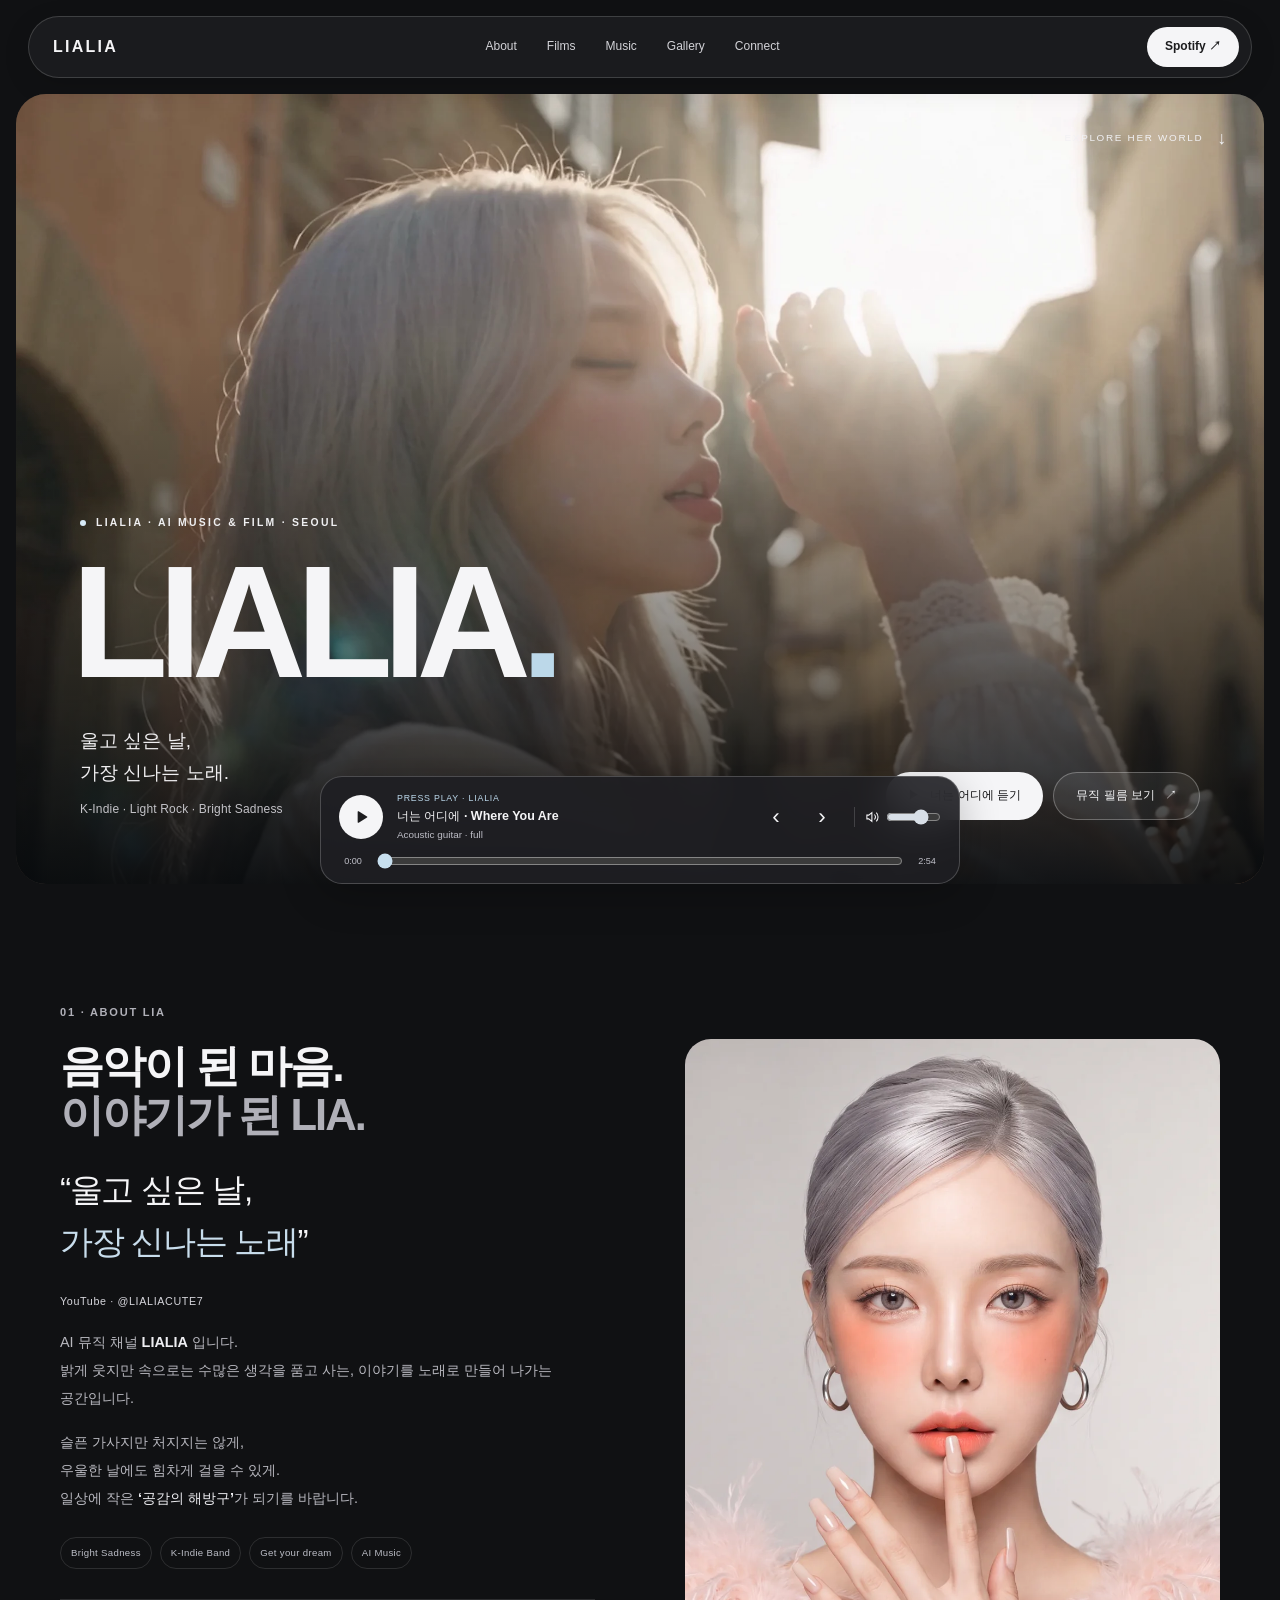
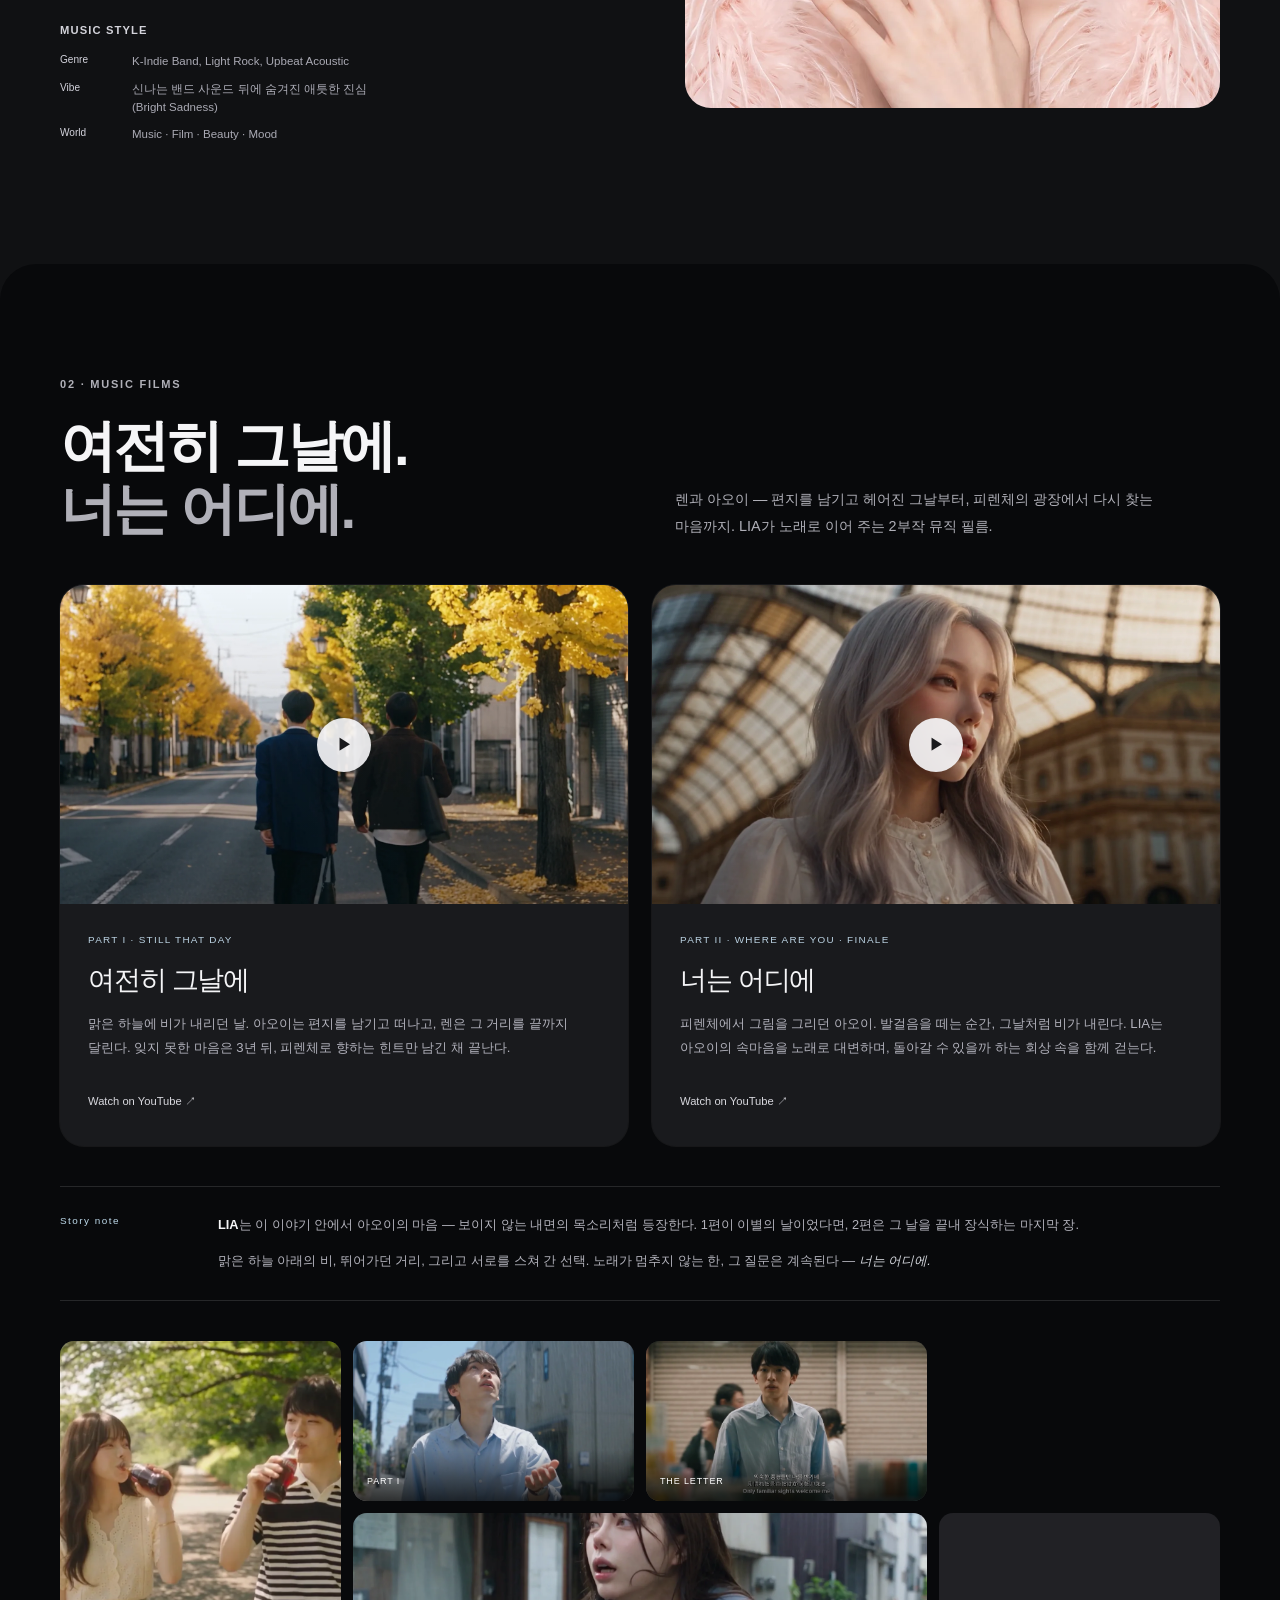
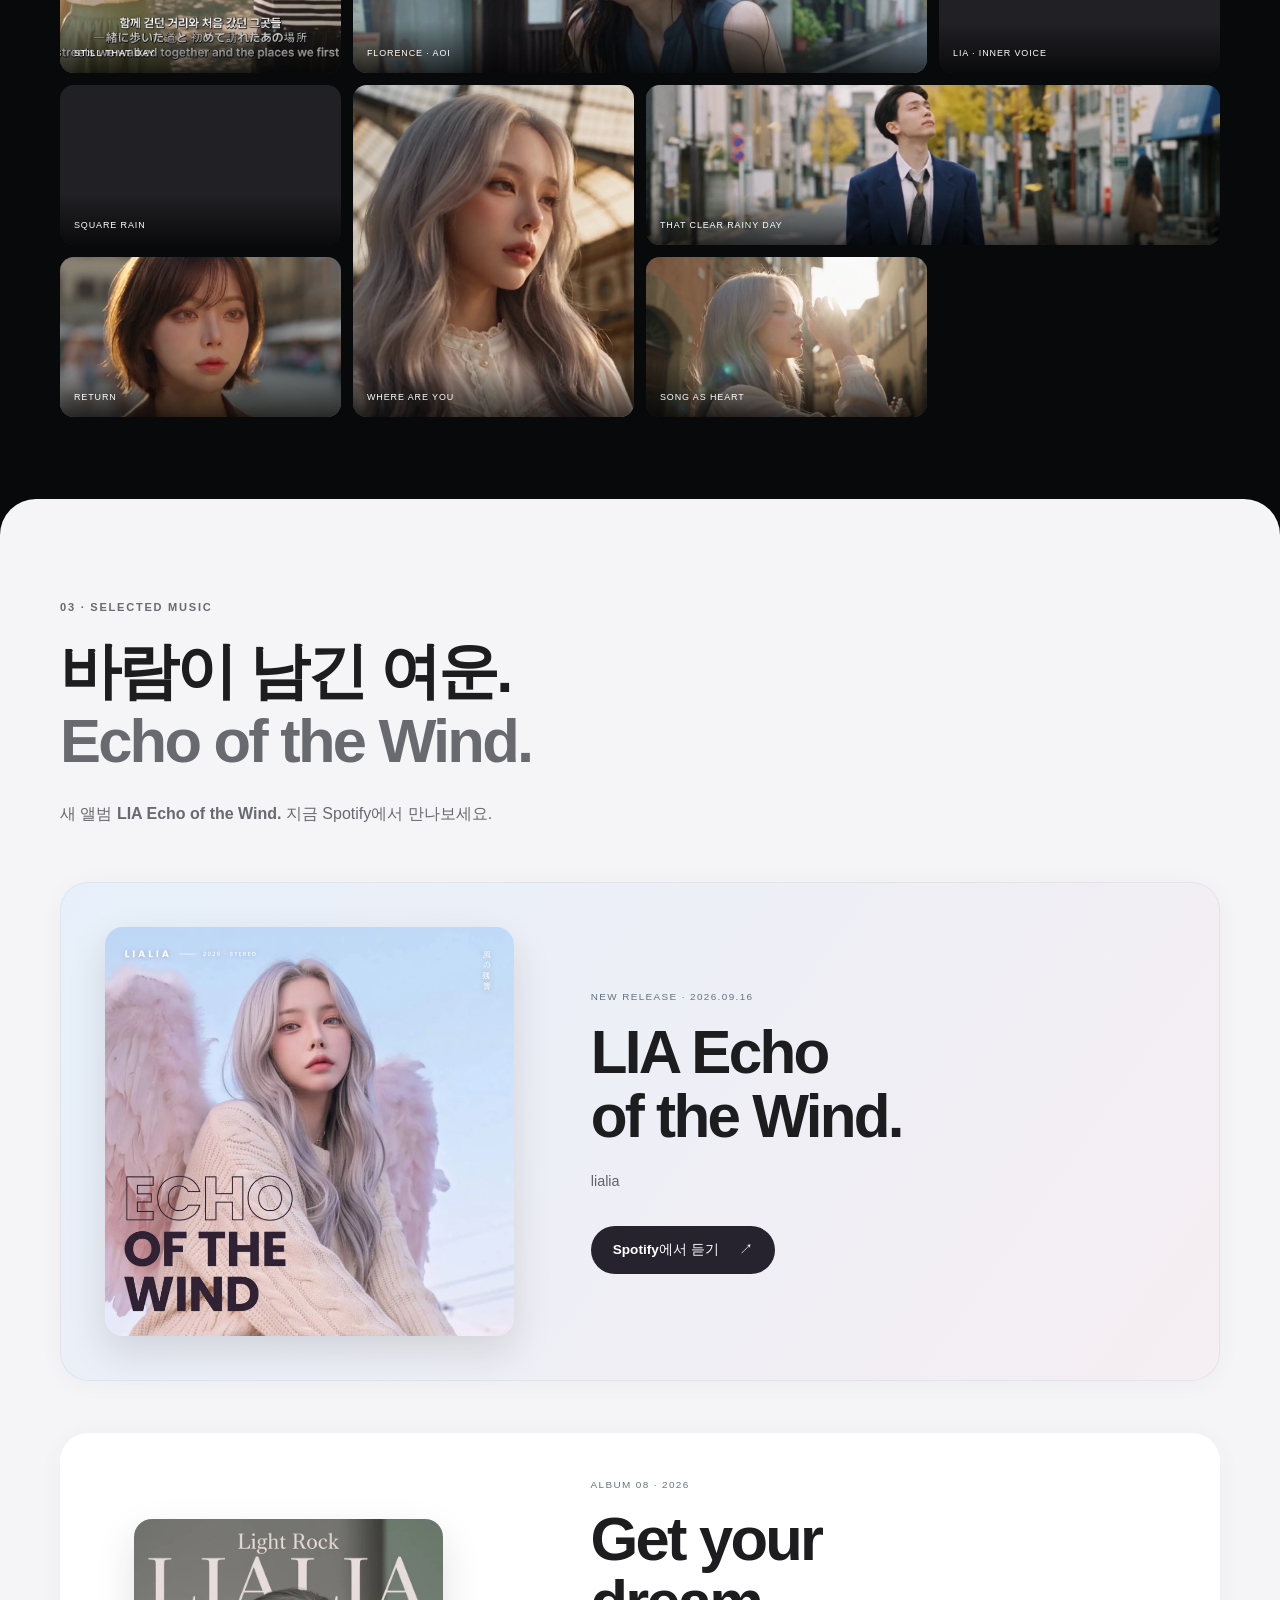
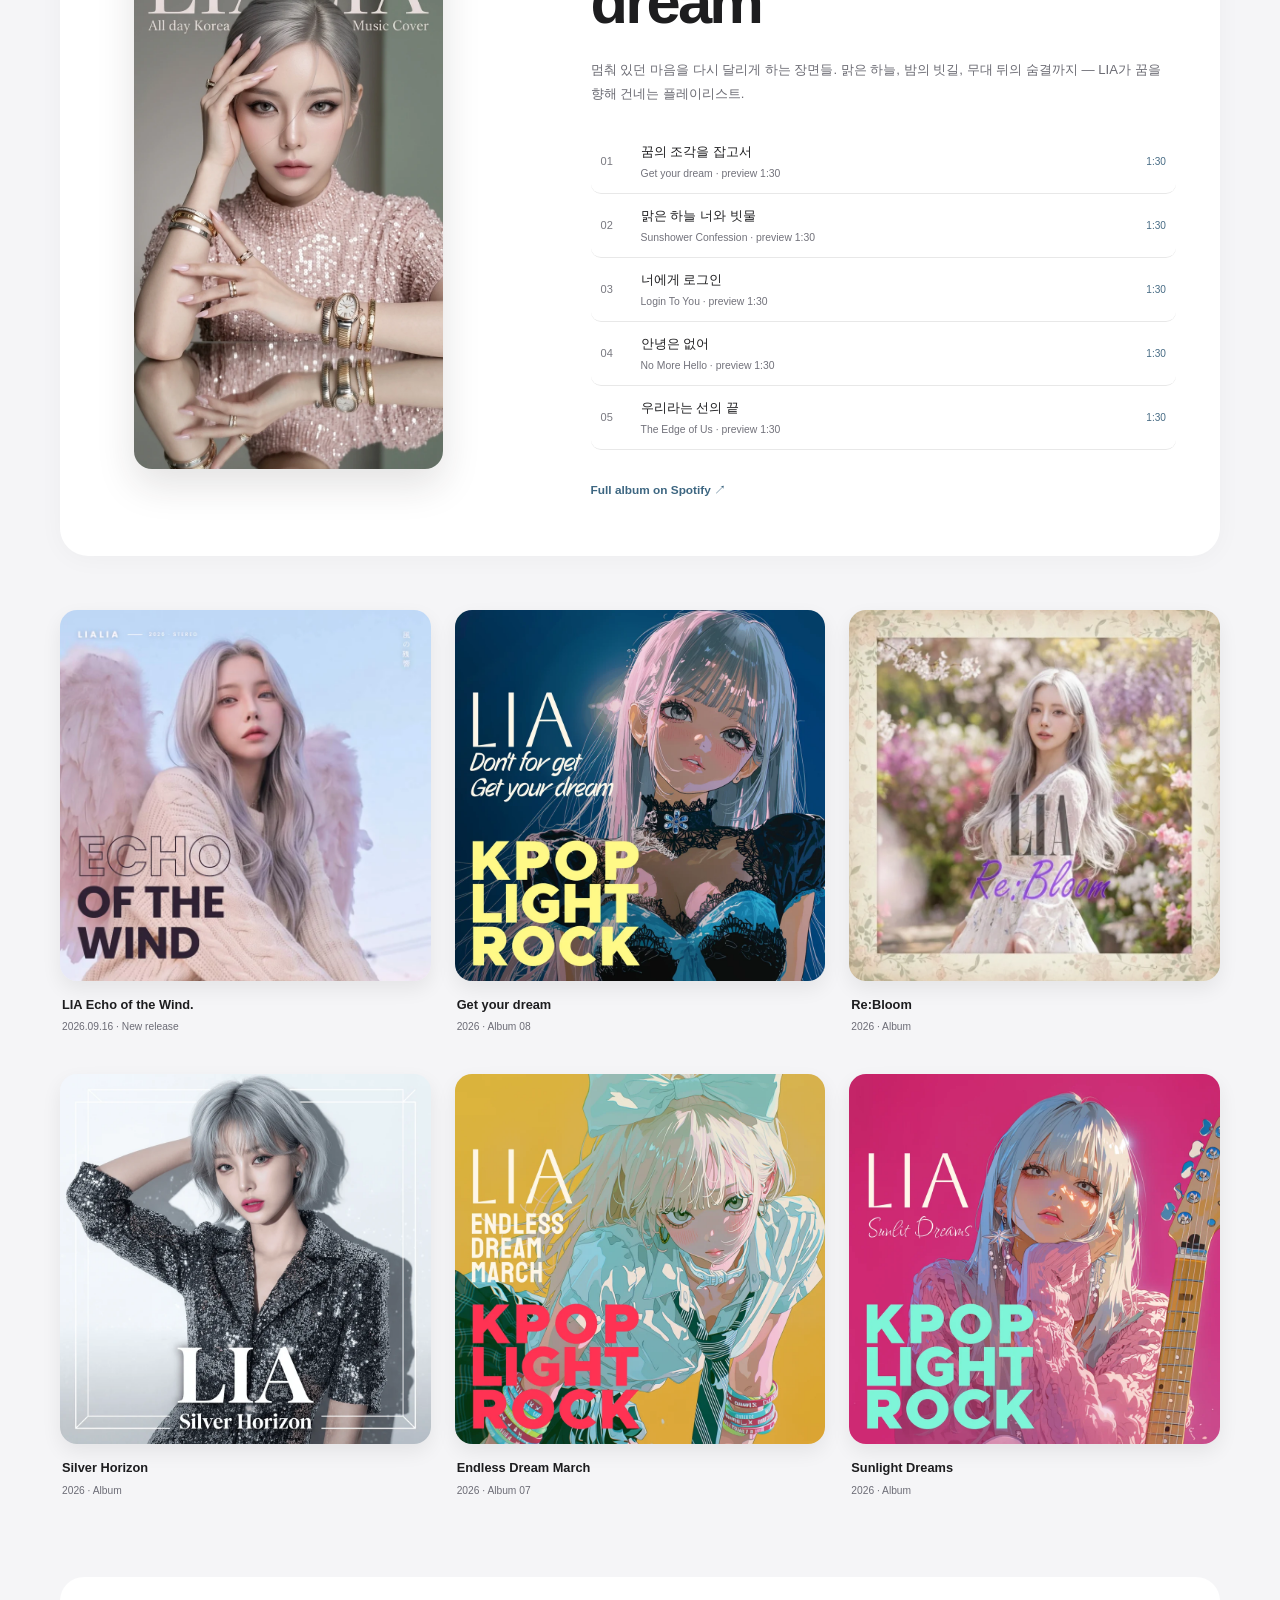
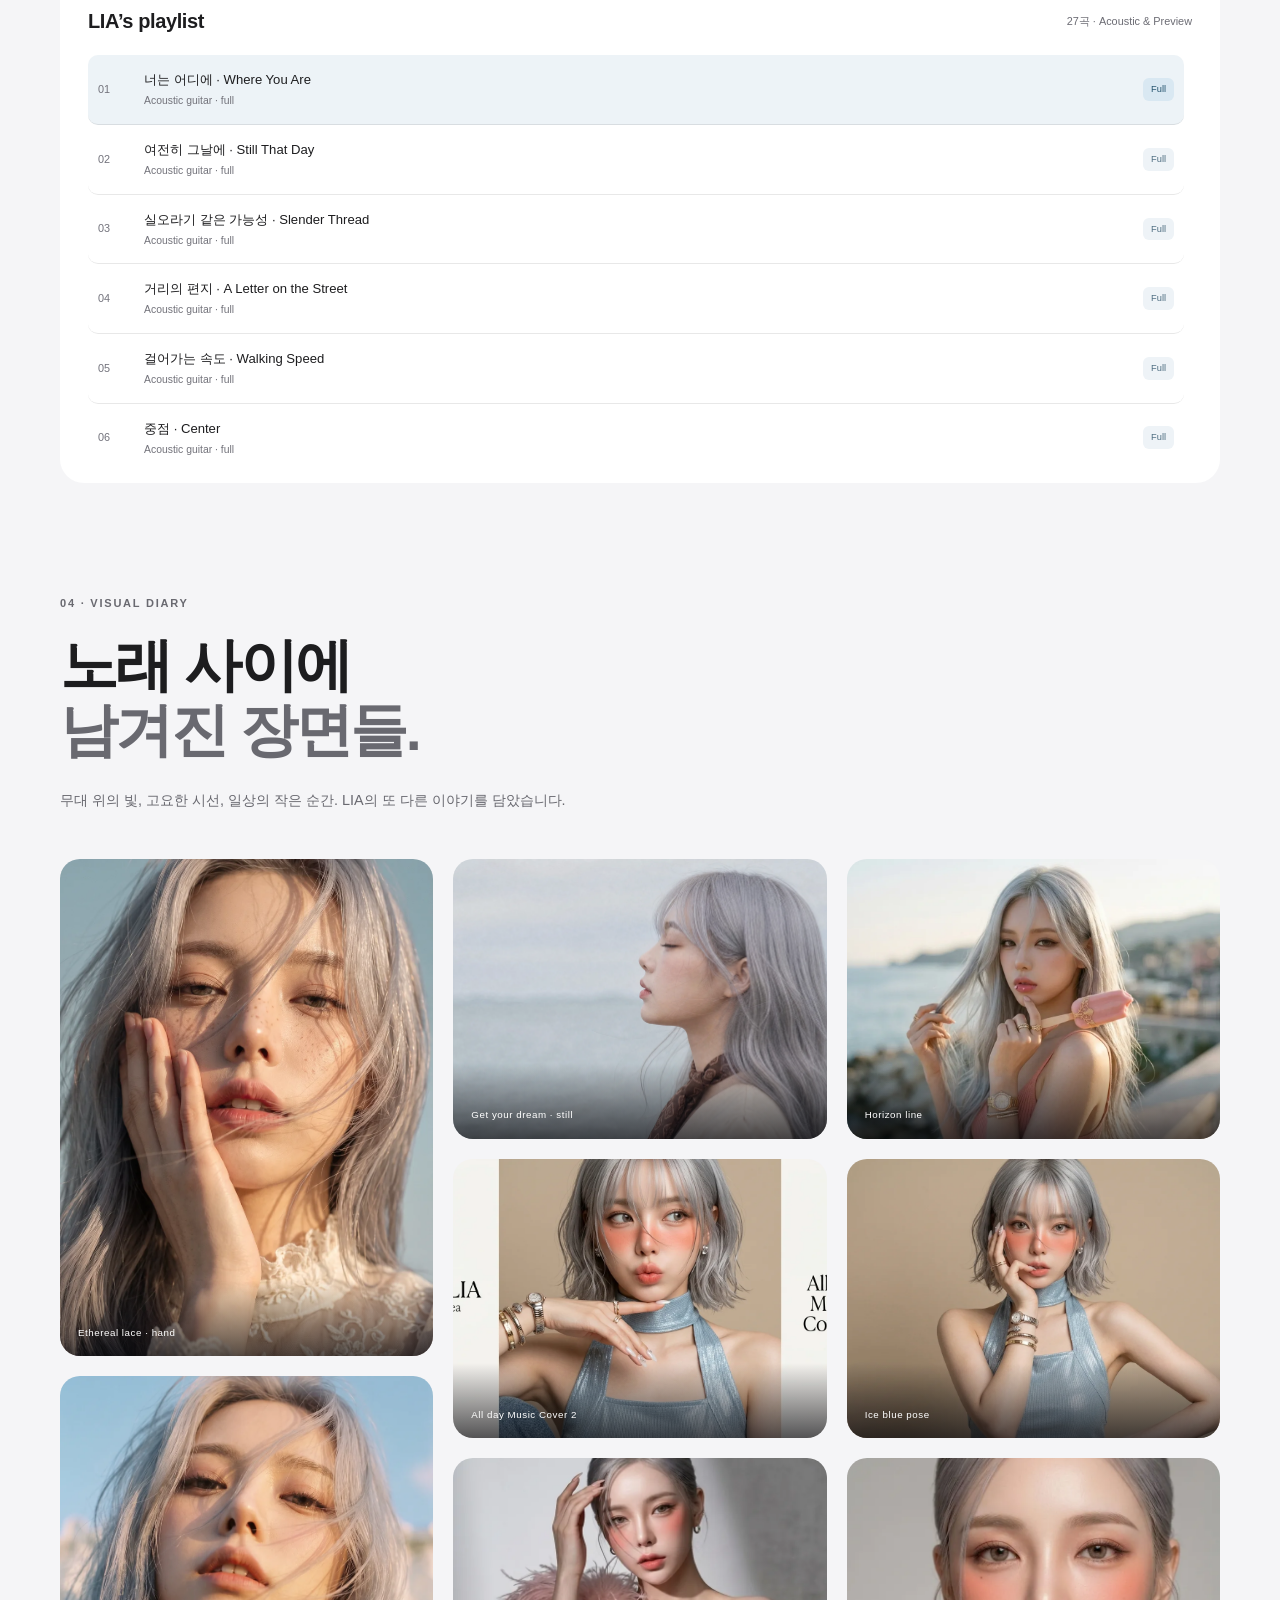
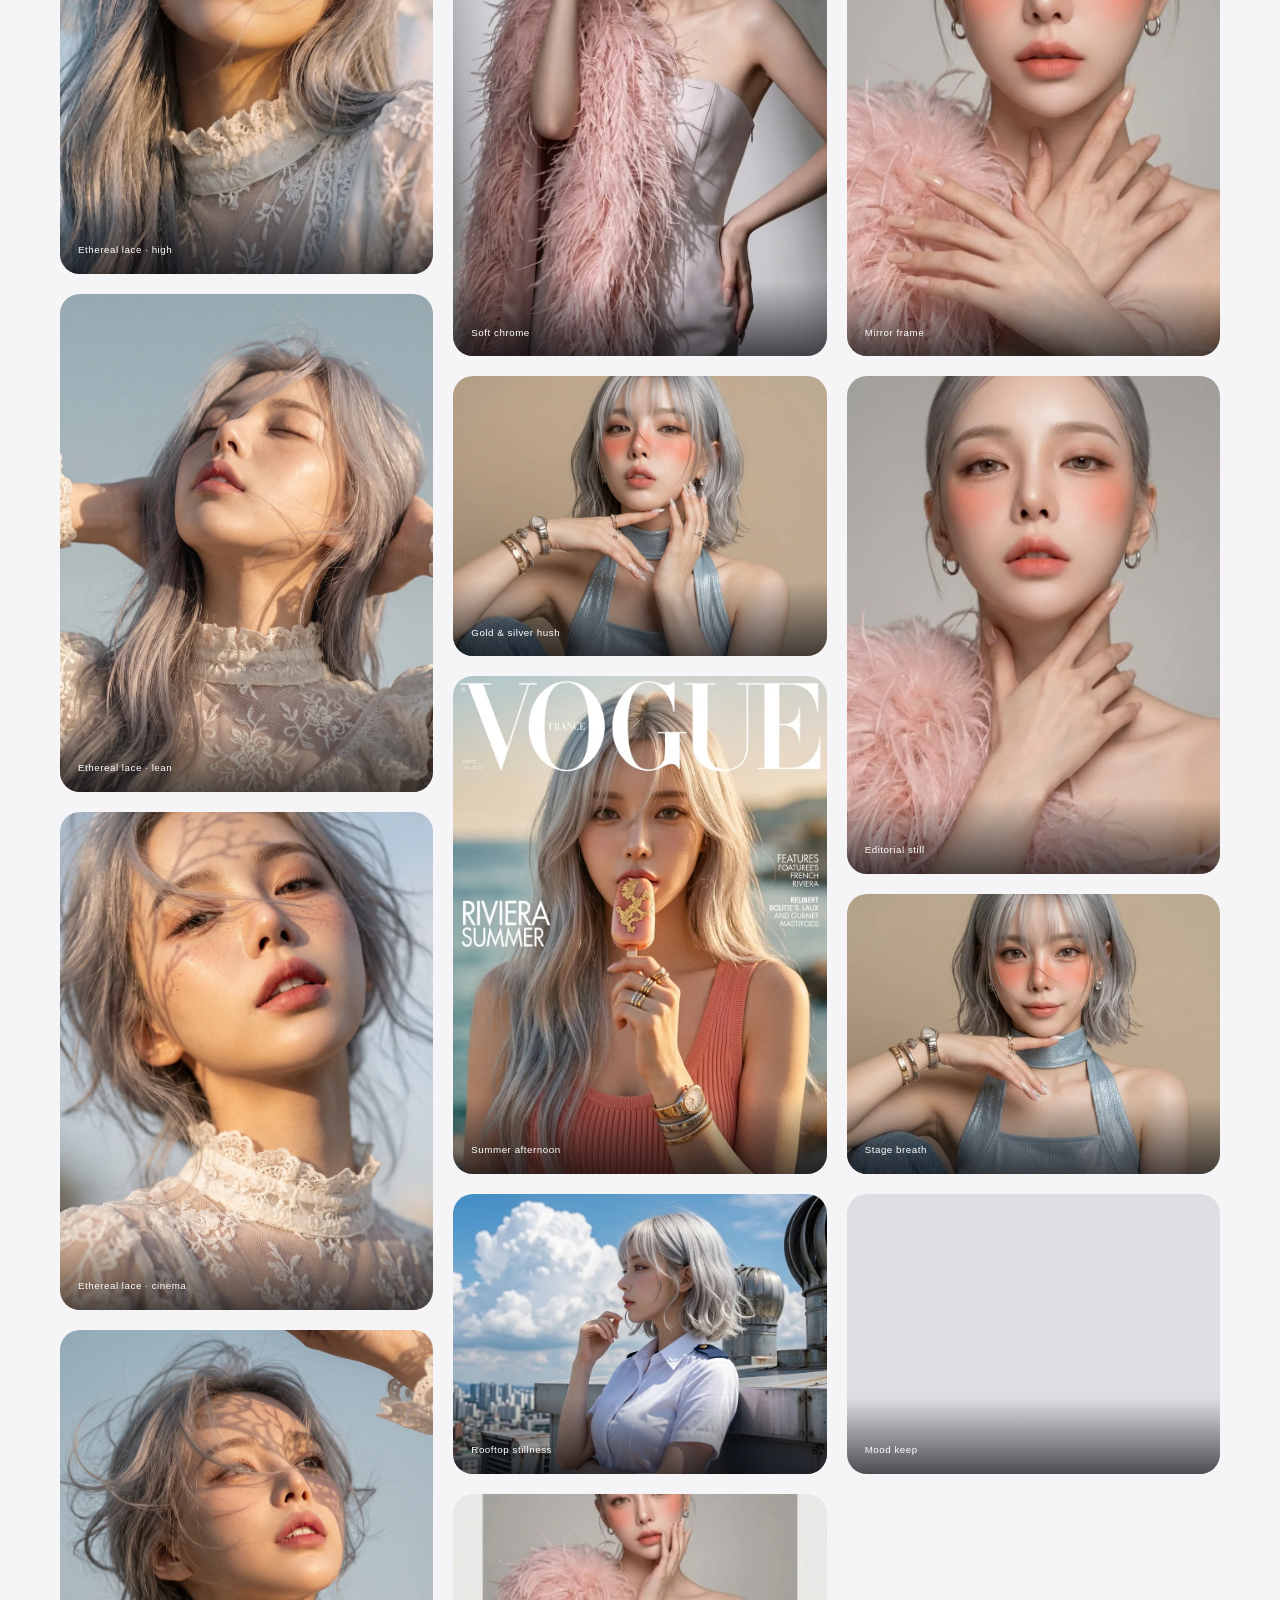
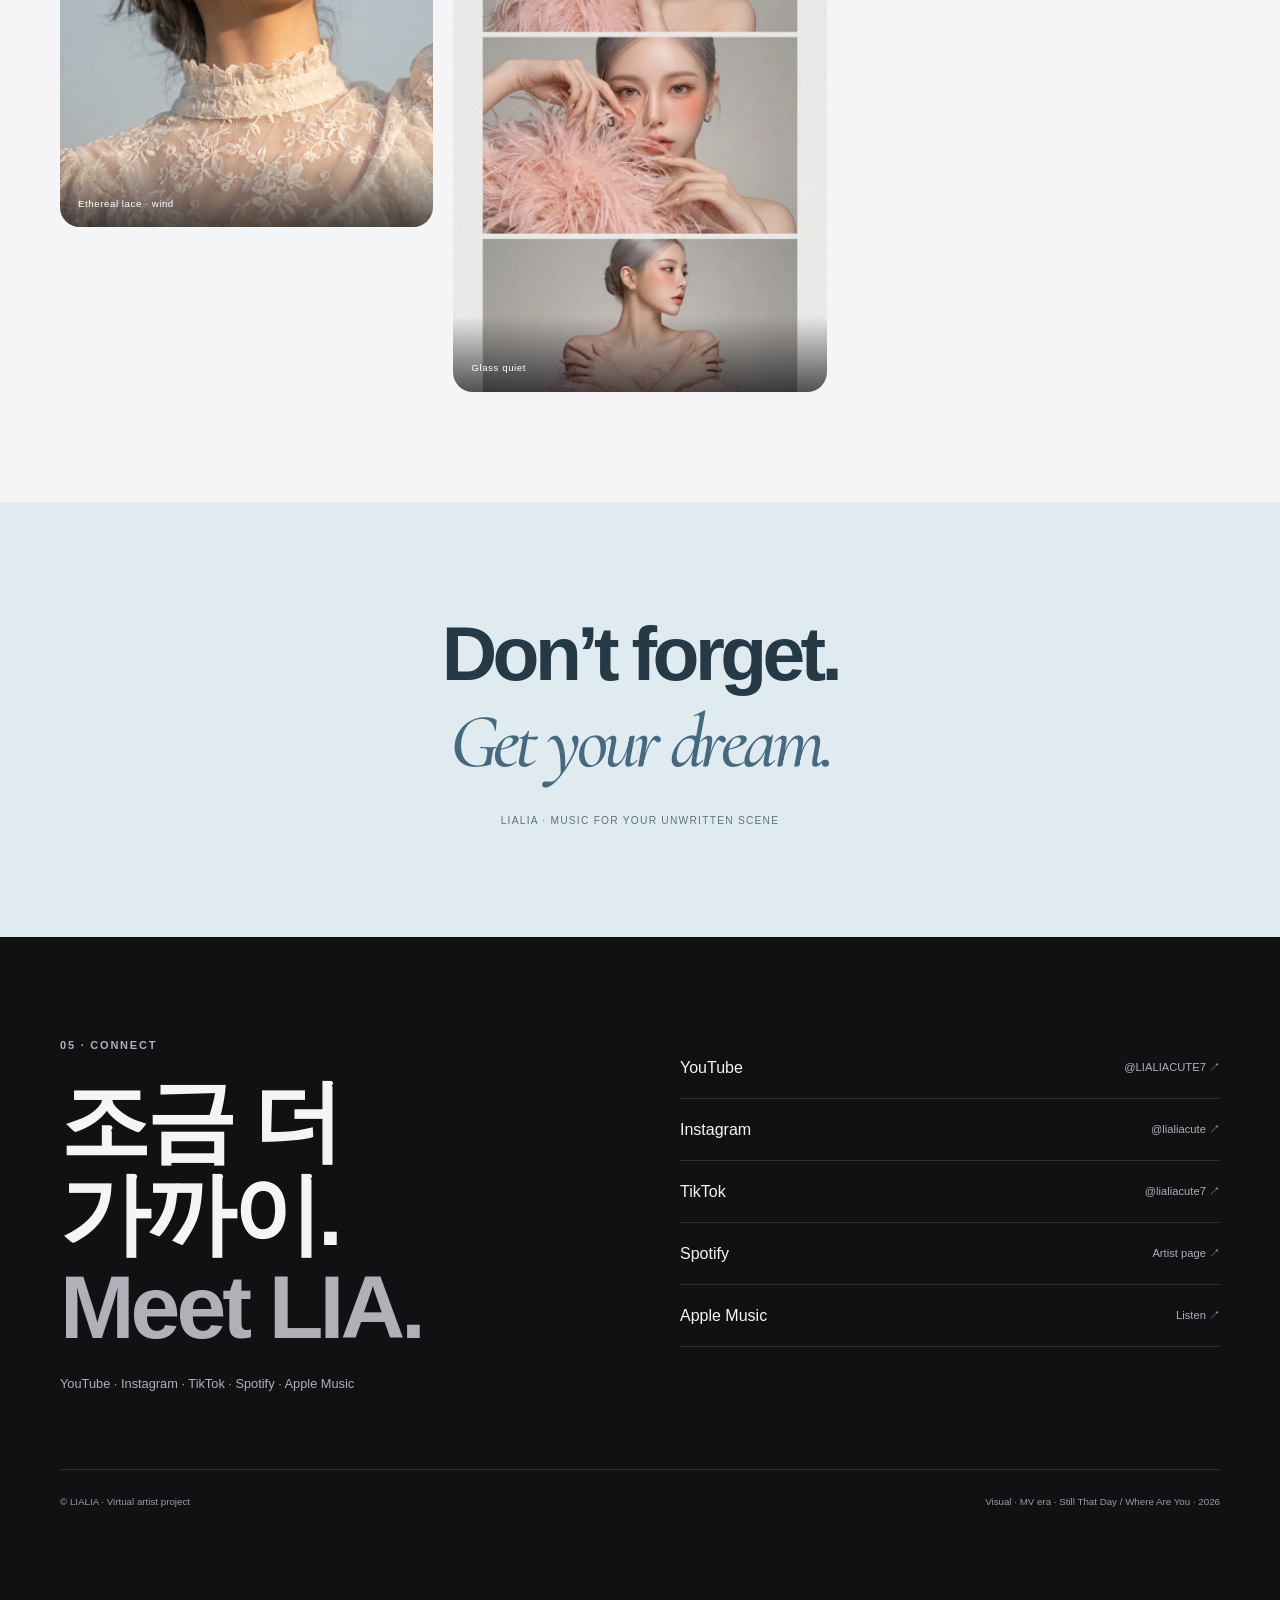
==== commit 2ea04b78: "Add Echo of the Wind release + ethereal lace Visual diary top - Feature new album block and album gr" ====
--- a/index.html
+++ b/index.html
@@ -29,13 +29,14 @@
 /* Films become the dark, uninterrupted story section. */
 .films{background:#08090b;border-radius:36px 36px 0 0}.films-intro{display:grid;grid-template-columns:1fr 1fr;column-gap:70px;align-items:end;margin-bottom:44px}.films-intro .kicker{grid-column:1/-1}.films-intro h2{font-size:clamp(2.3rem,4.4vw,4rem)}.films-intro .lead{margin:0;max-width:500px;font-size:.9rem}.films-pair{display:grid;grid-template-columns:1fr 1fr;gap:24px}.mv-card{overflow:hidden;border-radius:24px;background:#191a1d;display:flex;flex-direction:column;box-shadow:0 0 0 1px rgba(255,255,255,.06)}.yt{aspect-ratio:16/9;position:relative;overflow:hidden;background:#26262a}.yt-thumb{transition:transform 260ms var(--ease)}.yt-hit{position:absolute;inset:0;z-index:2}.yt-play{position:absolute;inset:0;display:grid;place-items:center;background:linear-gradient(0deg,rgba(0,0,0,.25),transparent)}.yt-play span{display:grid;place-items:center;width:54px;height:54px;border-radius:50%;background:rgba(248,248,250,.9);color:#19191c;box-shadow:0 4px 24px rgba(0,0,0,.12);padding-left:2px;transition:transform 180ms var(--ease)}.mv-body{padding:28px;display:flex;flex-direction:column;gap:14px;flex:1}.ep{font-size:.62rem;letter-spacing:.13em;text-transform:uppercase;color:#bbd2e2}.mv-body h3{font-size:1.7rem;font-weight:550;line-height:1.3}.mv-body p{font-size:.82rem;color:#b2b2bc;line-height:1.85;word-break:keep-all}.mv-link{display:flex;align-items:center;font-size:.7rem;color:#d8d8de;margin-top:auto;padding-top:12px;min-height:44px}.films-story{margin:40px 0;display:grid;grid-template-columns:130px 1fr;gap:28px;padding:26px 0;border-top:1px solid var(--line);border-bottom:1px solid var(--line)}.films-story .label{font-size:.62rem;letter-spacing:.15em;color:#bcd8e9}.films-story p{font-size:.8rem;color:#b2b2bb;line-height:1.9;word-break:keep-all}.films-story p+p{margin-top:12px}.mv-strip{display:grid;grid-template-columns:repeat(4,minmax(0,1fr));grid-auto-rows:160px;gap:12px}.mv-strip .cell{position:relative;overflow:hidden;border-radius:14px;background:#212125}.mv-strip .cell.hero{width:100%;height:auto;min-height:0;max-height:none;margin:0;grid-row:span 2;border-radius:14px;display:block}.mv-strip .cell.wide{grid-column:span 2}.mv-strip img{object-position:50% 30%}.mv-strip figcaption{position:absolute;inset:auto 0 0;padding:24px 14px 12px;background:linear-gradient(transparent,rgba(0,0,0,.7));font-size:.56rem;color:#fff;letter-spacing:.1em;text-transform:uppercase}
 /* A quiet, light listening room. */
-.music,.visual{color-scheme:light;--ink:#1d1d1f;--muted:#696970;--silver:#4f5560;--line:rgba(0,0,0,.09);--accent:#356481;--coral:#54748a;color:var(--ink);background:#f5f5f7}.music{border-radius:36px 36px 0 0;margin-top:-30px;padding-top:100px;isolation:isolate}.music>.wrap>.reveal:first-child{max-width:760px}.music h2{font-size:clamp(2.4rem,4.8vw,4.3rem)}.feature{display:grid;grid-template-columns:minmax(200px,.7fr) 1fr;gap:clamp(36px,6vw,80px);margin-top:52px;align-items:center;background:#fff;border-radius:28px;padding:44px;box-shadow:0 3px 26px rgba(20,25,35,.035)}.cover-stack{width:100%;max-width:350px;margin:auto}.cover-stack .main{aspect-ratio:9/16;max-height:550px;overflow:hidden;border-radius:18px;box-shadow:0 16px 38px rgba(35,31,32,.13)}.cover-stack img{object-position:center top}.badge{font-size:.62rem;letter-spacing:.14em;text-transform:uppercase;color:#617381;margin-bottom:16px}.feature h3{font-size:clamp(2.4rem,4.8vw,4.4rem);line-height:1.02}.feature .desc{font-size:.82rem;color:#6b6b73;line-height:1.85;margin:24px 0;word-break:keep-all}.tracklist{margin-top:12px}.track{display:grid;grid-template-columns:28px minmax(0,1fr) auto;align-items:center;gap:12px;width:100%;text-align:left;min-height:64px;padding:10px;border-bottom:1px solid var(--line);border-radius:10px;transition:background-color 160ms ease}.track .num{font-size:.69rem;color:#797980;font-variant-numeric:tabular-nums}.track strong{display:block;font-weight:550;font-size:.83rem}.track small{display:block;font-size:.65rem;color:#72727b;margin-top:3px}.track .open{font-size:.63rem;color:#486c85;min-width:36px;text-align:right}.track.active{background:#ecf2f6}.track.active .num,.track.active strong{color:#285773}.spotify-link{display:inline-flex;align-items:center;gap:10px;min-height:44px;font-size:.74rem;font-weight:550;color:#3d6681;margin-top:18px}.albums{display:grid;grid-template-columns:repeat(5,minmax(0,1fr));gap:24px;margin-top:54px}.album{min-width:0}.album .art{aspect-ratio:1;border-radius:17px;overflow:hidden;box-shadow:0 8px 20px rgba(0,0,0,.07)}.album .art img{transition:transform 260ms var(--ease)}.album .meta{padding:14px 2px}.album .meta b{display:block;font-size:.8rem;font-weight:550}.album .meta span{display:block;font-size:.64rem;color:#6c6c76;margin-top:4px}.bg-playlist{margin-top:64px;background:#fff;border-radius:24px;padding:28px}.pl-head{display:flex;align-items:center;justify-content:space-between;gap:16px;margin-bottom:18px}.pl-head h3{font-size:1.25rem;font-weight:550;letter-spacing:-.02em}.pl-head span{font-size:.68rem;color:#6c6c74}#playlist{max-height:400px;overflow-y:auto;overscroll-behavior:contain;scrollbar-width:thin;scrollbar-color:#ccc transparent;padding:0 8px 0 0}.pl-item{display:grid;grid-template-columns:30px minmax(0,1fr) auto;gap:16px;align-items:center;width:100%;text-align:left;border-bottom:1px solid var(--line);padding:14px 10px;border-radius:10px;min-height:62px;transition:background-color 160ms ease}.pl-item .n{font-size:.68rem;color:#73737c;font-variant-numeric:tabular-nums}.pl-item b{display:block;font-size:.82rem;font-weight:500;overflow-wrap:anywhere}.pl-item small{display:block;font-size:.65rem;color:#72727a;margin-top:3px}.pl-item .tag{font-size:.58rem;color:#4e6d81;background:#eef3f7;border-radius:6px;padding:4px 8px}.pl-item.active{background:#edf3f7}.pl-item.active .tag{background:#d9e8f2;color:#24536e}
+.music,.visual{color-scheme:light;--ink:#1d1d1f;--muted:#696970;--silver:#4f5560;--line:rgba(0,0,0,.09);--accent:#356481;--coral:#54748a;color:var(--ink);background:#f5f5f7}.music{border-radius:36px 36px 0 0;margin-top:-30px;padding-top:100px;isolation:isolate}.music>.wrap>.reveal:first-child{max-width:760px}.music h2{font-size:clamp(2.4rem,4.8vw,4.3rem)}.feature{display:grid;grid-template-columns:minmax(200px,.7fr) 1fr;gap:clamp(36px,6vw,80px);margin-top:52px;align-items:center;background:#fff;border-radius:28px;padding:44px;box-shadow:0 3px 26px rgba(20,25,35,.035)}.cover-stack{width:100%;max-width:350px;margin:auto}.cover-stack .main{aspect-ratio:9/16;max-height:550px;overflow:hidden;border-radius:18px;box-shadow:0 16px 38px rgba(35,31,32,.13)}.cover-stack img{object-position:center top}.badge{font-size:.62rem;letter-spacing:.14em;text-transform:uppercase;color:#617381;margin-bottom:16px}.feature h3{font-size:clamp(2.4rem,4.8vw,4.4rem);line-height:1.02}.feature .desc{font-size:.82rem;color:#6b6b73;line-height:1.85;margin:24px 0;word-break:keep-all}.tracklist{margin-top:12px}.track{display:grid;grid-template-columns:28px minmax(0,1fr) auto;align-items:center;gap:12px;width:100%;text-align:left;min-height:64px;padding:10px;border-bottom:1px solid var(--line);border-radius:10px;transition:background-color 160ms ease}.track .num{font-size:.69rem;color:#797980;font-variant-numeric:tabular-nums}.track strong{display:block;font-weight:550;font-size:.83rem}.track small{display:block;font-size:.65rem;color:#72727b;margin-top:3px}.track .open{font-size:.63rem;color:#486c85;min-width:36px;text-align:right}.track.active{background:#ecf2f6}.track.active .num,.track.active strong{color:#285773}.spotify-link{display:inline-flex;align-items:center;gap:10px;min-height:44px;font-size:.74rem;font-weight:550;color:#3d6681;margin-top:18px}.albums{display:grid;grid-template-columns:repeat(3,minmax(0,1fr));gap:24px;margin-top:54px}.album{min-width:0}.album .art{aspect-ratio:1;border-radius:17px;overflow:hidden;box-shadow:0 8px 20px rgba(0,0,0,.07)}.album .art img{transition:transform 260ms var(--ease)}.album .meta{padding:14px 2px}.album .meta b{display:block;font-size:.8rem;font-weight:550}.album .meta span{display:block;font-size:.64rem;color:#6c6c76;margin-top:4px}.bg-playlist{margin-top:64px;background:#fff;border-radius:24px;padding:28px}.pl-head{display:flex;align-items:center;justify-content:space-between;gap:16px;margin-bottom:18px}.pl-head h3{font-size:1.25rem;font-weight:550;letter-spacing:-.02em}.pl-head span{font-size:.68rem;color:#6c6c74}#playlist{max-height:400px;overflow-y:auto;overscroll-behavior:contain;scrollbar-width:thin;scrollbar-color:#ccc transparent;padding:0 8px 0 0}.pl-item{display:grid;grid-template-columns:30px minmax(0,1fr) auto;gap:16px;align-items:center;width:100%;text-align:left;border-bottom:1px solid var(--line);padding:14px 10px;border-radius:10px;min-height:62px;transition:background-color 160ms ease}.pl-item .n{font-size:.68rem;color:#73737c;font-variant-numeric:tabular-nums}.pl-item b{display:block;font-size:.82rem;font-weight:500;overflow-wrap:anywhere}.pl-item small{display:block;font-size:.65rem;color:#72727a;margin-top:3px}.pl-item .tag{font-size:.58rem;color:#4e6d81;background:#eef3f7;border-radius:6px;padding:4px 8px}.pl-item.active{background:#edf3f7}.pl-item.active .tag{background:#d9e8f2;color:#24536e}
 /* The gallery uses the photographs themselves as the decoration. */
 .visual{padding-top:0;padding-bottom:110px}.visual .head{width:min(var(--max),calc(100% - 96px));margin:0 auto 44px}.visual .lead{font-size:.9rem}.masonry{columns:3;column-gap:20px;width:min(var(--max),calc(100% - 96px));margin:auto}.shot{break-inside:avoid;position:relative;overflow:hidden;border-radius:20px;margin:0 0 20px;background:#dedee2}.shot img{height:auto;transition:transform 260ms var(--ease)}.shot.wide img{aspect-ratio:4/3;object-fit:cover}.shot.tall img{aspect-ratio:3/4;object-fit:cover}.shot figcaption{position:absolute;inset:auto 0 0;padding:44px 18px 16px;background:linear-gradient(transparent,rgba(8,8,12,.68));font-size:.61rem;letter-spacing:.055em;color:#fff}
 .quote{padding:108px 24px;text-align:center;background:#dfeaf1;color:#263947}.quote p{font-size:clamp(2.6rem,6vw,5.8rem);line-height:1.12;letter-spacing:-.06em;font-weight:550}.quote p i{font-family:"Cormorant Garamond",Georgia,serif;font-weight:500;color:#47697e}.quote small{display:block;font-size:.64rem;letter-spacing:.12em;text-transform:uppercase;color:#5c7283;margin-top:28px}.connect{padding:100px 0 150px}.connect-grid{display:grid;grid-template-columns:1fr 1fr;gap:80px;align-items:start}.connect h2{font-size:clamp(3rem,7vw,6rem);line-height:1.04}.connect .lead{font-size:.8rem}.socials{display:grid}.social{display:flex;align-items:center;justify-content:space-between;gap:16px;min-height:62px;border-bottom:1px solid var(--line);transition:color 160ms ease}.social b{font-size:1rem;font-weight:500}.social span{font-size:.7rem;color:#aeaeb7}.foot-note{margin-top:72px;padding-top:24px;border-top:1px solid var(--line);display:flex;justify-content:space-between;gap:20px;font-size:.61rem;color:#9b9ba5}
 /* A compact, predictable audio control surface. */
 .player-dock{position:fixed;left:50%;bottom:max(16px,env(safe-area-inset-bottom));transform:translateX(-50%);z-index:40;display:grid;grid-template-columns:44px minmax(0,1fr) auto;align-items:center;gap:10px 14px;width:min(640px,calc(100% - 32px));padding:14px 18px;border-radius:22px;background:rgba(30,31,35,.9);backdrop-filter:blur(18px) saturate(140%);-webkit-backdrop-filter:blur(18px) saturate(140%);border:1px solid rgba(255,255,255,.2);box-shadow:0 10px 40px rgba(0,0,0,.24);color:#f5f5f7}.player-dock button.icon{width:44px;height:44px;display:grid;place-items:center;border-radius:50%;background:#f5f5f7;color:#1d1d1f;font-size:.83rem;transition:transform 160ms var(--ease)}.player-dock .meta{min-width:0}.player-dock .label{font-size:.55rem;letter-spacing:.09em;text-transform:uppercase;color:#bcd8eb;margin-bottom:2px}.player-dock strong{display:block;white-space:nowrap;overflow:hidden;text-overflow:ellipsis;font-size:.78rem;font-weight:550}.player-dock small{display:block;font-size:.62rem;color:#bdbdc6}.player-dock .side{display:flex;align-items:center;gap:2px}.ghost-btn{width:44px;height:44px;display:grid;place-items:center;border-radius:50%;font-size:1.4rem;transition:background-color 160ms ease,transform 160ms var(--ease)}.player-timeline{grid-column:1/-1;display:flex;align-items:center;gap:10px}.time{font-size:.57rem;font-variant-numeric:tabular-nums;color:#c0c0c9;min-width:28px;text-align:center}.seek{width:100%;height:16px;accent-color:#c7dfef;cursor:pointer}.volume{display:flex;align-items:center;gap:6px;margin-left:8px;padding-left:10px;border-left:1px solid rgba(255,255,255,.16)}.volume svg{width:15px}.volume input{width:55px;height:18px;accent-color:#d8dfe7}.player-error{grid-column:1/-1;font-size:.68rem;color:#ffd1c8}.player-error:empty{display:none}
 .reveal{opacity:1;transform:none}.btn:active,.nav-cta:active,.icon:active,.ghost-btn:active{transform:scale(.97)}
+.latest-release{background:linear-gradient(125deg,#e7f0fa,#f5eef2);border:1px solid rgba(81,99,130,.08)}.release-cover{display:block;width:100%;max-width:420px;aspect-ratio:1;border-radius:18px;overflow:hidden;box-shadow:0 16px 38px rgba(35,31,32,.13)}.release-cover img{object-fit:contain}.latest-release h3{font-size:clamp(2.2rem,4.7vw,4.2rem);line-height:1.08;overflow-wrap:break-word}.release-artist{margin-top:20px;color:#63616d;font-size:.9rem}.release-listen{display:inline-flex;align-items:center;gap:20px;min-height:48px;margin-top:32px;padding:13px 22px;border-radius:999px;background:#26232e;color:#fff;font-size:.85rem;font-weight:550;transition:background-color 160ms ease}.release-listen:hover{background:#46404f}
 @media(hover:hover) and (pointer:fine){.navlinks a:hover{color:#fff;background:rgba(255,255,255,.08)}.btn-primary:hover,.nav-cta:hover{background:#dfebf3}.btn-ghost:hover{background:rgba(255,255,255,.17)}.mv-card:hover .yt-thumb,.album:hover .art img,.shot:hover img{transform:scale(1.025)}.mv-card:hover .yt-play span{transform:scale(1.06)}.track:hover,.pl-item:hover{background:#f0f4f7}.social:hover{color:#bdd9ec}.ghost-btn:hover{background:rgba(255,255,255,.08)}}
 @media(max-width:1000px){.wrap,.about-stage,.visual .head,.masonry{width:calc(100% - 64px)}.navlinks a{padding:8px}.hero{min-height:590px;max-height:850px}.hero-row{align-items:flex-start;flex-direction:column;gap:24px}.hero-copy{padding-bottom:50px}.about-stage{gap:40px}.about h2{font-size:2rem}.feature{padding:32px;gap:36px}.albums{gap:16px}.mv-strip{grid-auto-rows:130px}.connect-grid{gap:44px}.films-intro{gap:28px}.mv-body{padding:24px}}
 @media(max-width:760px){html{scroll-padding-top:88px}section{padding:80px 0}.wrap,.about-stage,.visual .head,.masonry{width:calc(100% - 40px)}.nav{width:calc(100% - 32px);top:12px;padding:7px 10px 7px 20px;gap:12px}.logo{font-size:.87rem}.menu-toggle{display:block;margin-left:auto}.nav-cta{padding:8px 14px;font-size:.68rem}.navlinks{position:absolute;top:70px;left:0;right:0;display:none;flex-direction:column;align-items:stretch;gap:0;padding:12px;border-radius:22px;background:#242529;border:1px solid rgba(255,255,255,.12);box-shadow:0 14px 28px rgba(0,0,0,.2)}.navlinks.open{display:flex}.navlinks a{padding:12px 16px;min-height:48px;font-size:.88rem;border-radius:12px}.hero{width:calc(100% - 24px);margin-top:86px;border-radius:24px;min-height:660px;height:calc(100svh - 100px);max-height:850px}.hero-copy{padding:0 24px 46px}.hero-media img{object-position:43% 32%}.hero-media:after{background:linear-gradient(0deg,rgba(6,9,12,.96),rgba(6,9,12,.5) 40%,rgba(6,9,12,.06) 80%)}h1{font-size:clamp(4rem,15vw,7rem)}.eyebrow{font-size:.52rem;letter-spacing:.16em}.hero-tag{font-size:1.1rem}.hero-tag small{font-size:.68rem}.hero-row{margin-top:22px}.hero-actions{gap:8px}.btn{padding:12px 17px;font-size:.72rem}.scroll-hint{top:24px;right:24px;font-size:.52rem}.about{padding:80px 0}.about-stage{grid-template-columns:1fr;gap:32px}.about-media{grid-column:1;grid-row:2;aspect-ratio:4/3}.about-inner{grid-column:1;grid-row:1}.about h2{font-size:2.25rem}.about-side{margin-top:24px}.films{border-radius:26px 26px 0 0}.films-intro{display:block}.films-intro .lead{margin-top:24px}.films-pair{grid-template-columns:1fr;gap:24px}.films-story{grid-template-columns:1fr;gap:14px}.mv-strip{grid-template-columns:1fr 1fr;grid-auto-rows:140px;gap:10px}.mv-strip .cell.hero{grid-row:span 2}.mv-strip .cell.wide{grid-column:span 2}.music{padding-top:76px;border-radius:26px 26px 0 0}.feature{grid-template-columns:1fr;padding:24px;gap:32px;margin-top:36px}.cover-stack{max-width:270px}.feature h3{font-size:3rem}.albums{grid-template-columns:repeat(2,minmax(0,1fr));gap:22px 18px;margin-top:40px}.albums .album:last-child{max-width:100%}.album .meta b{font-size:.85rem}.bg-playlist{margin-top:36px;padding:20px 14px}.pl-head{padding:0 6px;align-items:flex-start;flex-direction:column;gap:6px}.pl-item{gap:10px;grid-template-columns:24px minmax(0,1fr) auto}.pl-item b{font-size:.77rem}.pl-item .tag{font-size:.53rem;padding:3px 5px}#playlist{max-height:390px}.masonry{columns:2;column-gap:12px}.shot{margin-bottom:12px;border-radius:14px}.shot figcaption{padding:32px 10px 10px;font-size:.52rem}.visual{padding-bottom:70px}.visual .head{margin-bottom:28px}.connect-grid{grid-template-columns:1fr;gap:36px}.connect{padding:80px 0 160px}.foot-note{flex-direction:column;gap:8px;margin-top:50px}.quote{padding:80px 24px}.player-dock{gap:7px 10px;padding:12px 14px;width:calc(100% - 24px);border-radius:20px;grid-template-columns:40px minmax(0,1fr) 88px}.player-dock button.icon{width:40px;height:40px}.player-dock strong{font-size:.7rem}.player-dock small{font-size:.56rem}.player-dock .label{font-size:.5rem}.volume{display:none}}
@@ -177,15 +178,26 @@
 <div class="wrap">
 <div class="reveal">
 <div class="kicker">03 · Selected music</div>
-<h2>다시, 꿈을 향해.<br/><i>Get your dream.</i></h2>
-<p class="lead">멈춰 있던 마음을 다시 달리게 하는 노래들. <b>Get your dream</b>과 LIALIA의 앨범을 만나보세요.</p>
-</div>
+<h2>바람이 남긴 여운.<br/><i>Echo of the Wind.</i></h2>
+<p class="lead">새 앨범 <b>LIA Echo of the Wind.</b> 지금 Spotify에서 만나보세요.</p>
+</div>
+<article class="feature latest-release reveal" aria-labelledby="echo-title">
+<a class="release-cover" href="https://open.spotify.com/album/1l33xTmmleVEe4GV9WsmgD" rel="noopener" target="_blank" aria-label="LIA Echo of the Wind. — Spotify에서 앨범 열기">
+<img alt="LIA Echo of the Wind. 앨범 커버" decoding="async" height="800" loading="lazy" src="assets/cover-echo-of-the-wind.webp" width="800"/>
+</a>
+<div>
+<div class="badge">New release · <time datetime="2026-09-16">2026.09.16</time></div>
+<h3 id="echo-title">LIA Echo<br/>of the Wind.</h3>
+<p class="release-artist">lialia</p>
+<a class="release-listen" href="https://open.spotify.com/album/1l33xTmmleVEe4GV9WsmgD" rel="noopener" target="_blank">Spotify에서 듣기 <span aria-hidden="true">↗</span></a>
+</div>
+</article>
 <div class="feature reveal">
 <div class="cover-stack">
-<div class="main"><img alt="LIALIA Light Rock — Latest Album 08 portrait cover" decoding="async" height="1376" loading="lazy" src="assets/gyd-cover.webp" width="768"/></div>
+<div class="main"><img alt="LIALIA Light Rock — Album 08 portrait cover" decoding="async" height="1376" loading="lazy" src="assets/gyd-cover.webp" width="768"/></div>
 </div>
 <div>
-<div class="badge">Latest · Album 08 · 2026</div>
+<div class="badge">Album 08 · 2026</div>
 <h3>Get your<br/>dream</h3>
 <p class="desc">멈춰 있던 마음을 다시 달리게 하는 장면들. 맑은 하늘, 밤의 빗길, 무대 뒤의 숨결까지 — LIA가 꿈을 향해 건네는 플레이리스트.</p>
 <div class="tracklist" id="gydTracks">
@@ -219,6 +231,10 @@
 </div>
 </div>
 <div class="albums reveal">
+<a class="album" href="https://open.spotify.com/album/1l33xTmmleVEe4GV9WsmgD" rel="noopener" target="_blank">
+<div class="art"><img alt="LIA Echo of the Wind. 앨범 커버" decoding="async" height="800" loading="lazy" src="assets/cover-echo-of-the-wind.webp" width="800"/></div>
+<div class="meta"><b>LIA Echo of the Wind.</b><span>2026.09.16 · New release</span></div>
+</a>
 <a class="album" href="https://open.spotify.com/album/1jhLNO6mz8x4n75y2yi8Be" rel="noopener" target="_blank">
 <div class="art"><img alt="Get your dream — 20260414_08 LIA Get your dream" decoding="async" height="1000" loading="lazy" src="assets/cover-gyd.webp" width="1000"/></div>
 <div class="meta"><b>Get your dream</b><span>2026 · Album 08</span></div>
@@ -256,6 +272,11 @@
 <p class="lead">무대 위의 빛, 고요한 시선, 일상의 작은 순간. LIA의 또 다른 이야기를 담았습니다.</p>
 </div>
 <div class="masonry">
+<figure class="shot tall"><img alt="Ethereal wind-swept lace portrait — hand on" decoding="async" height="1600" loading="lazy" src="assets/vd16.webp" width="893"/><figcaption>Ethereal lace · hand</figcaption></figure>
+<figure class="shot tall"><img alt="Ethereal wind-swept lace portrait — high angle" decoding="async" height="1600" loading="lazy" src="assets/vd17.webp" width="893"/><figcaption>Ethereal lace · high</figcaption></figure>
+<figure class="shot tall"><img alt="Ethereal wind-swept lace portrait — leaning" decoding="async" height="1600" loading="lazy" src="assets/vd18.webp" width="893"/><figcaption>Ethereal lace · lean</figcaption></figure>
+<figure class="shot tall"><img alt="Ethereal wind-swept lace portrait — cinematic" decoding="async" height="1600" loading="lazy" src="assets/vd19.webp" width="893"/><figcaption>Ethereal lace · cinema</figcaption></figure>
+<figure class="shot tall"><img alt="Ethereal wind-swept lace portrait — wind" decoding="async" height="1600" loading="lazy" src="assets/vd20.webp" width="893"/><figcaption>Ethereal lace · wind</figcaption></figure>
 <figure class="shot wide"><img alt="LIA — Get Your Dream cinematic still" decoding="async" height="1125" loading="lazy" src="assets/vd15.webp" width="2000"/><figcaption>Get your dream · still</figcaption></figure>
 <figure class="shot wide"><img alt="All day Music Cover 2 — LIALIA Korea" decoding="async" height="768" loading="lazy" src="assets/vd01.webp" width="1376"/><figcaption>All day Music Cover 2</figcaption></figure>
 <figure class="shot tall"><img alt="concept 03" decoding="async" height="1376" loading="lazy" src="assets/vd03.webp" width="768"/><figcaption>Soft chrome</figcaption></figure>
@@ -460,3 +481,4 @@
 </script>
 </body>
 </html>
+
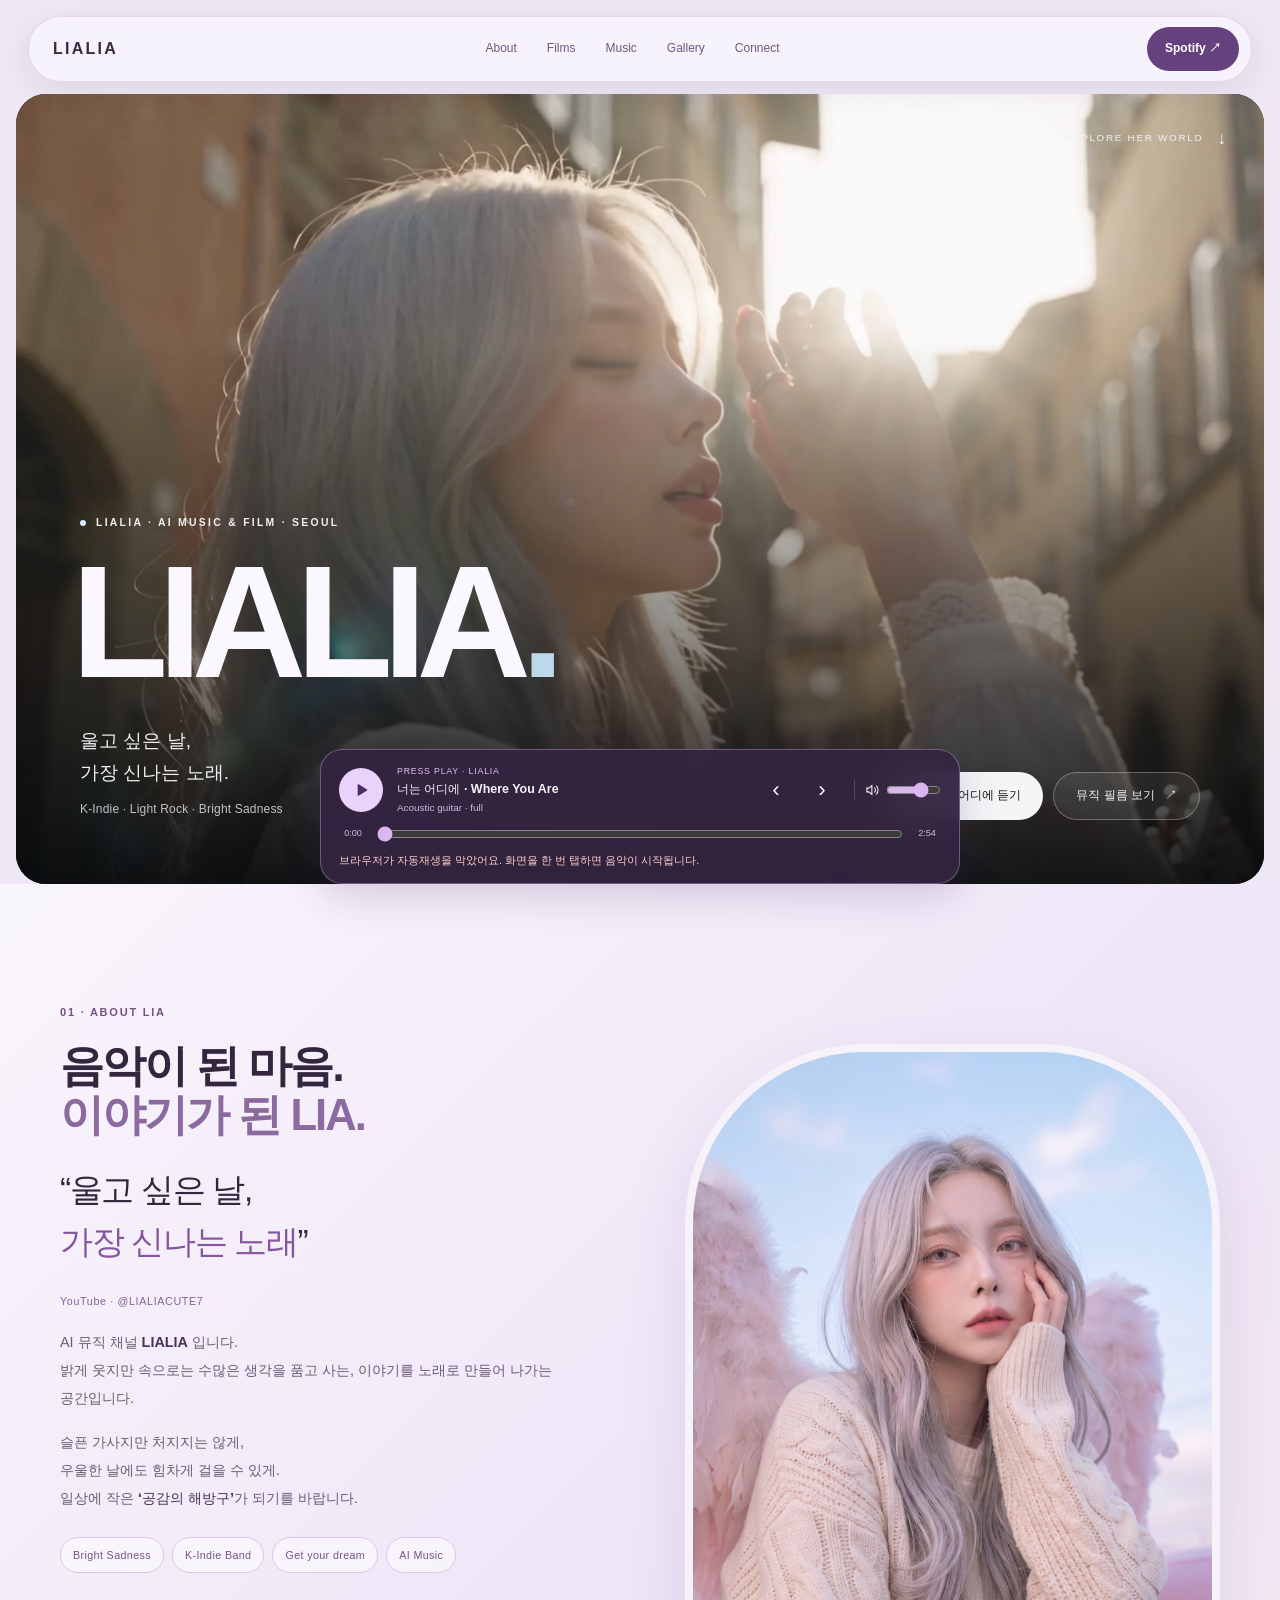
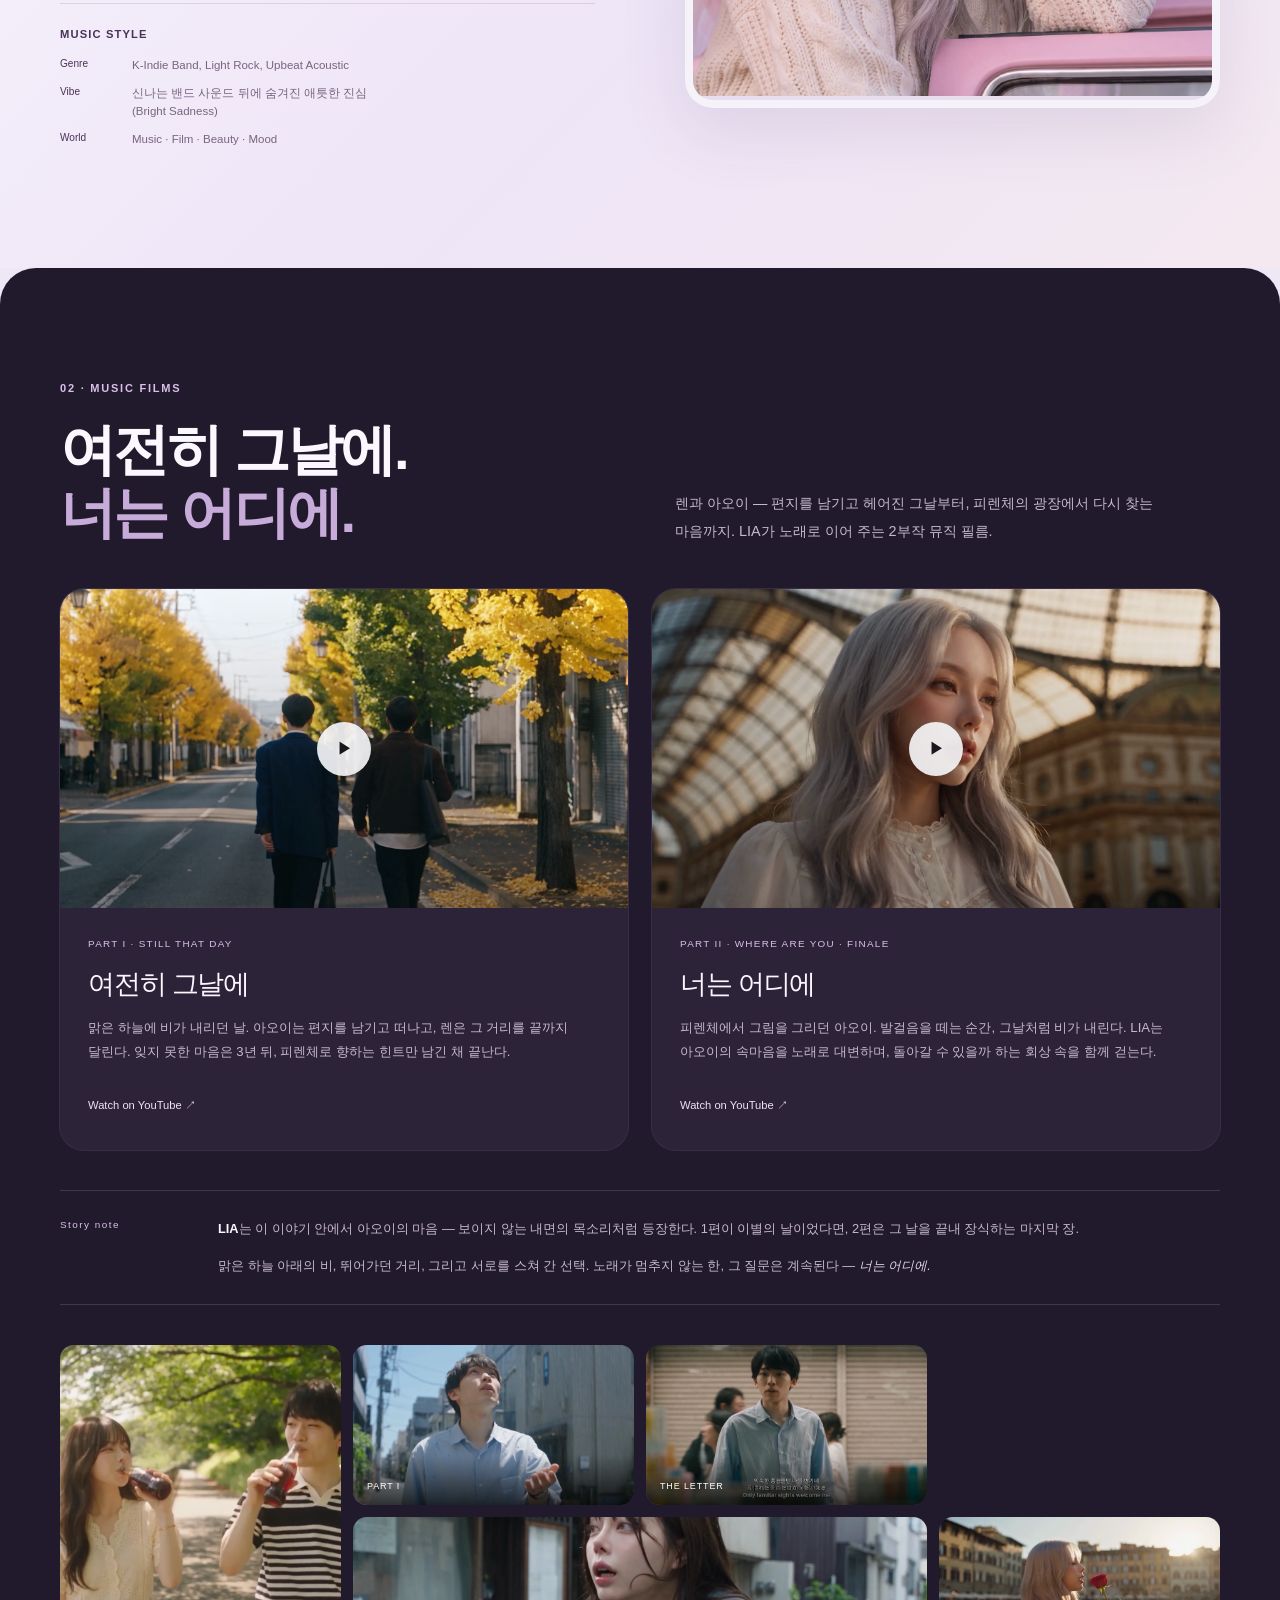
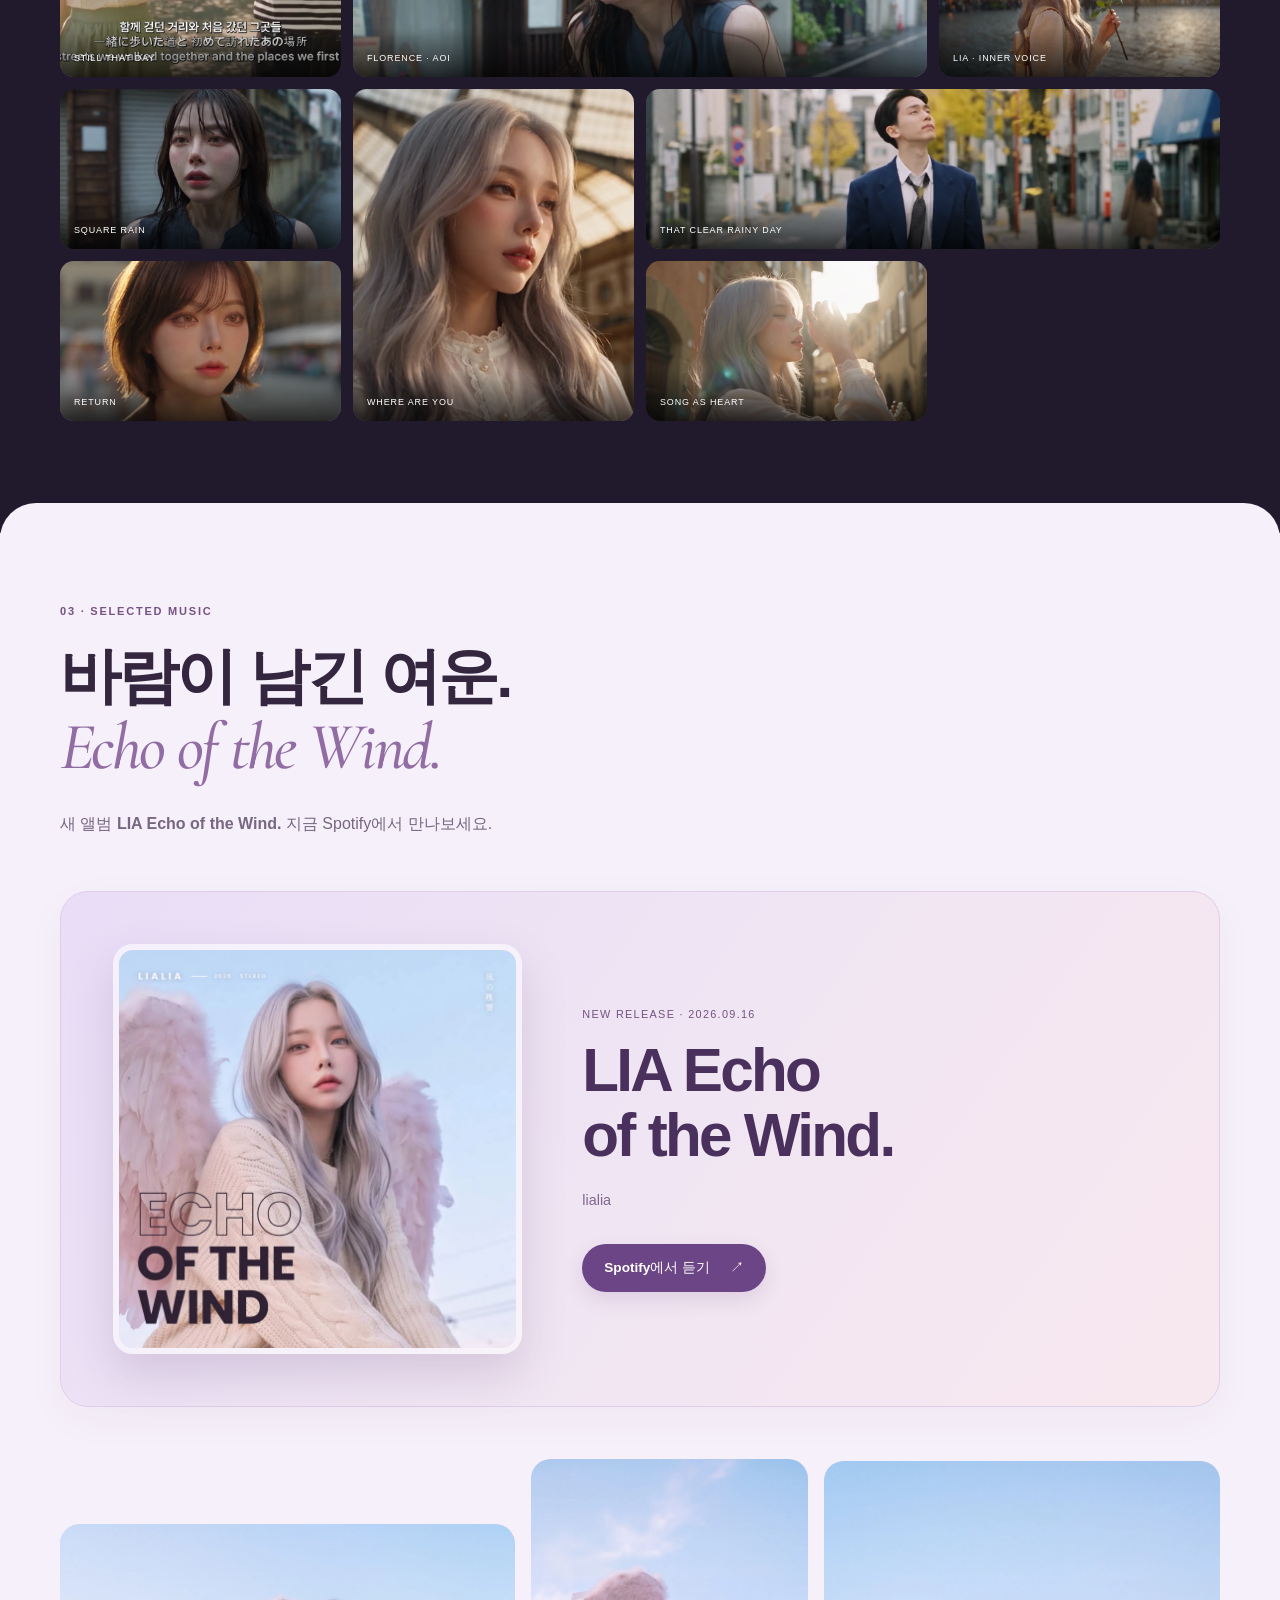
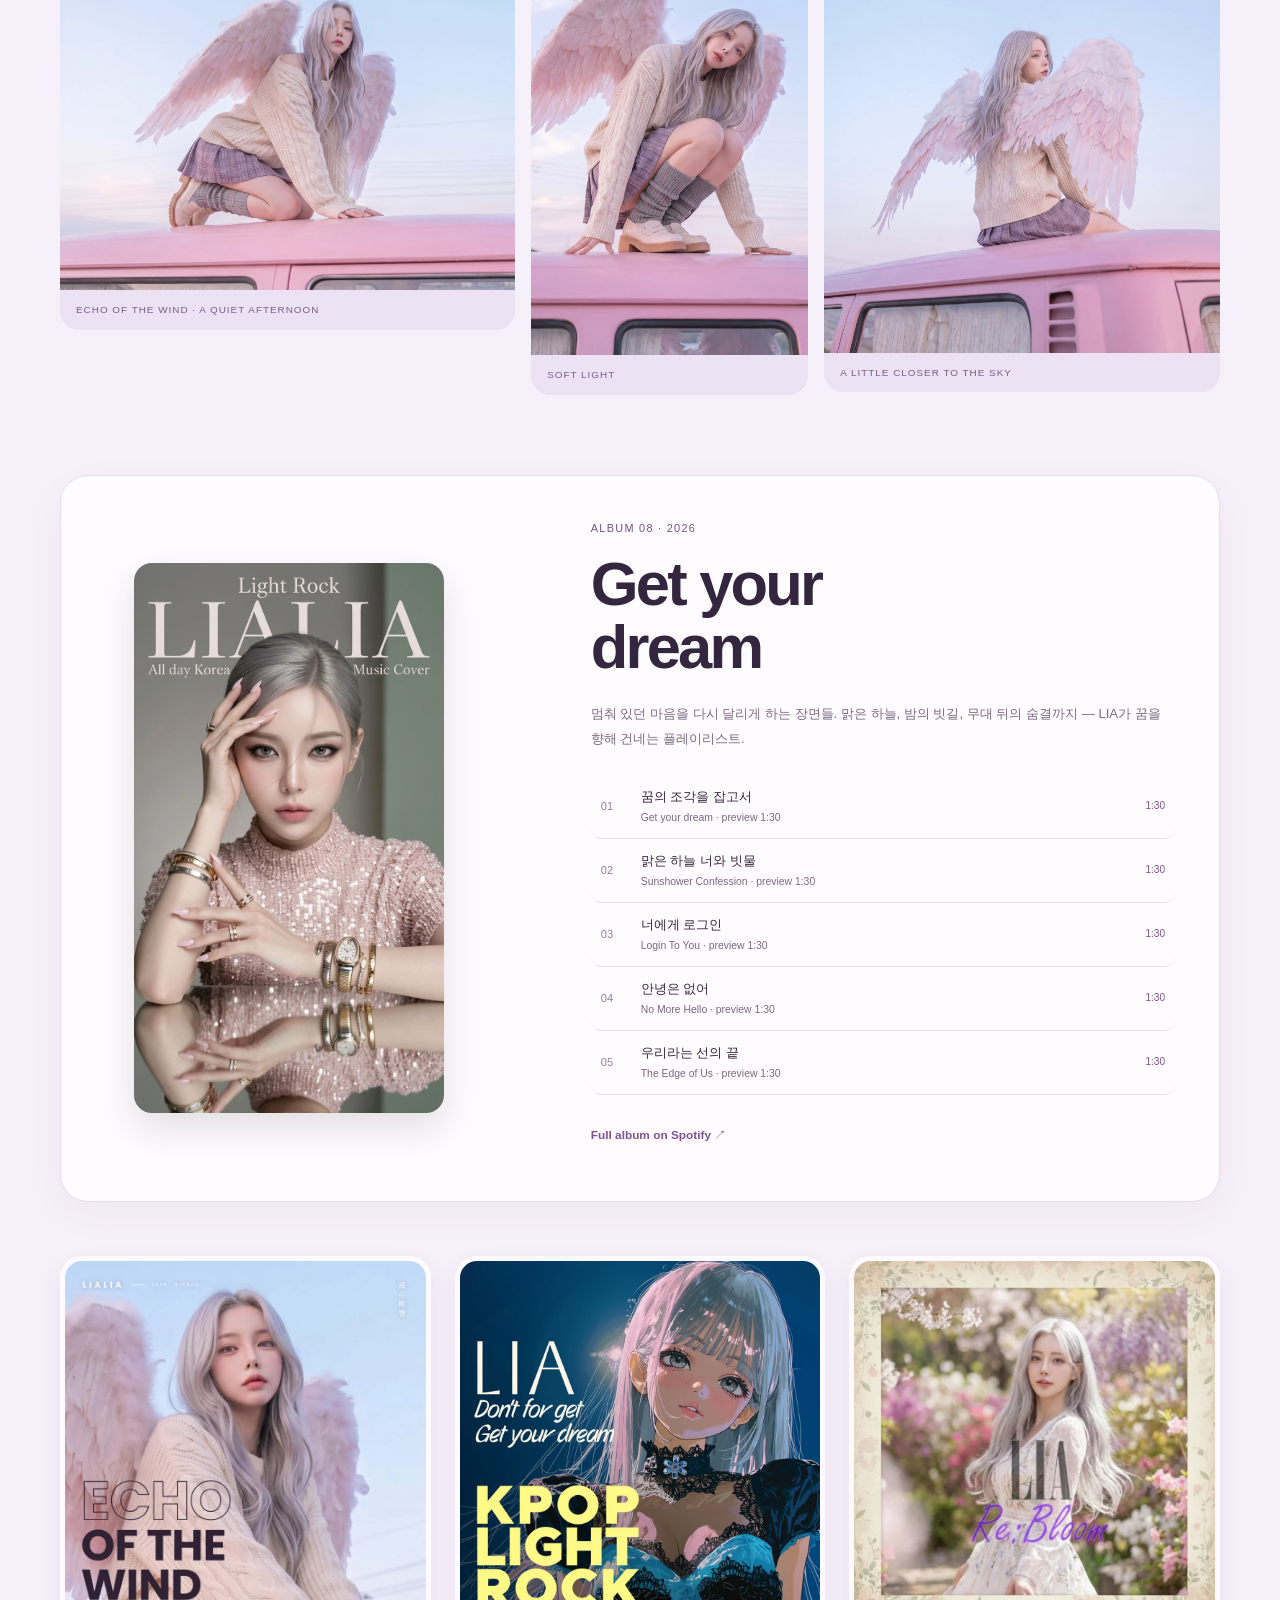
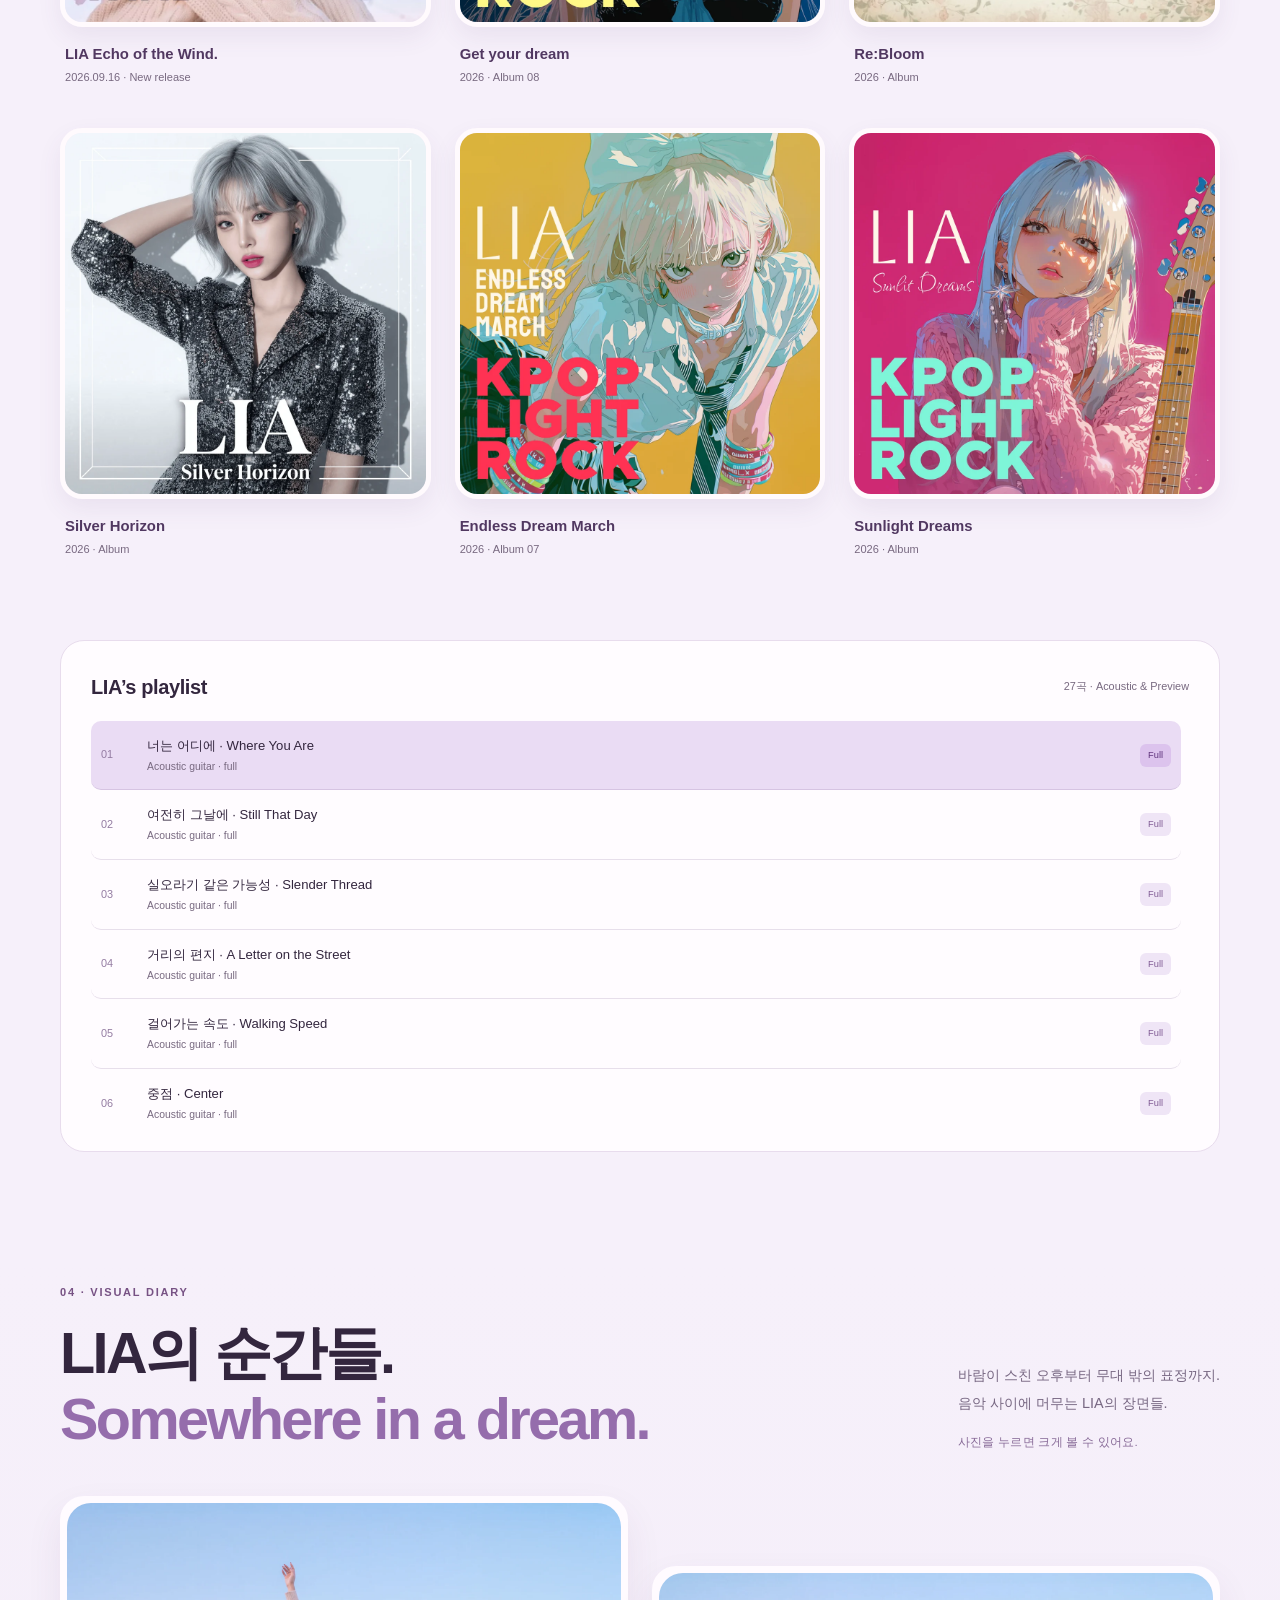
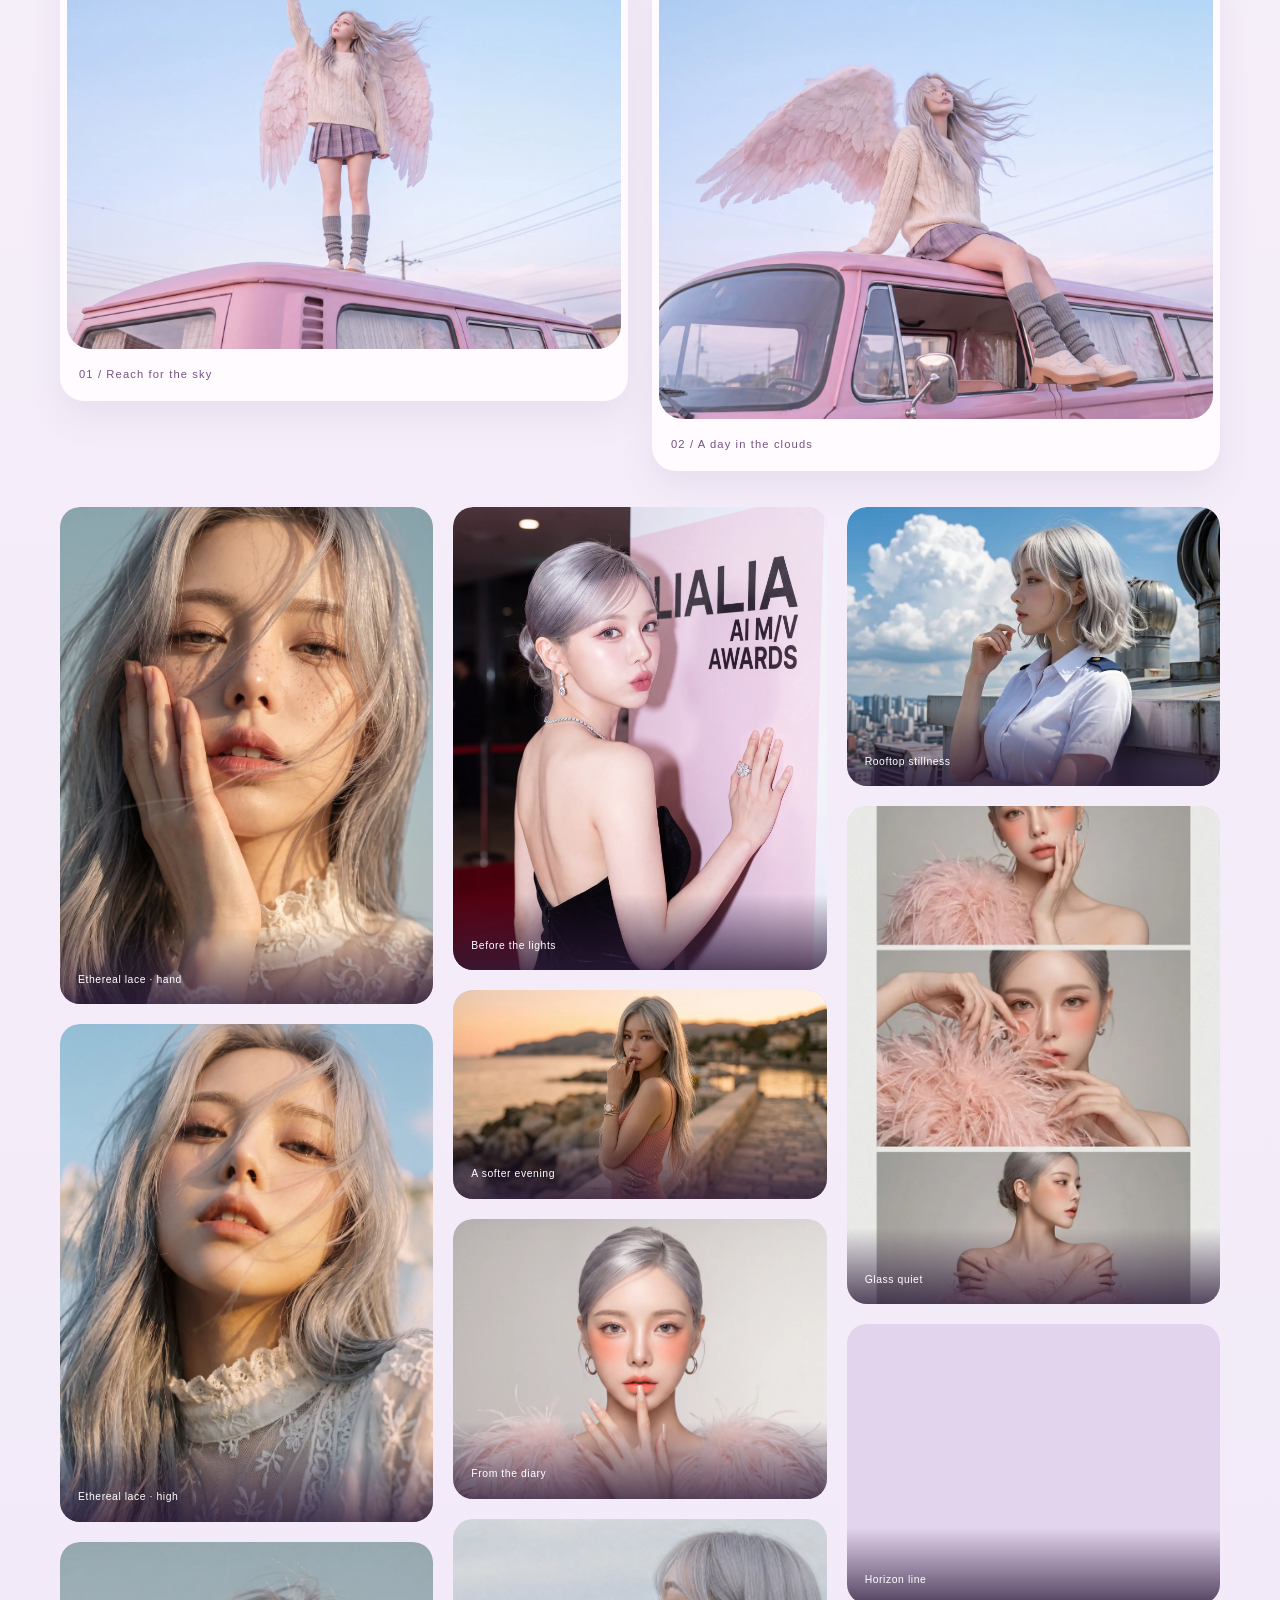
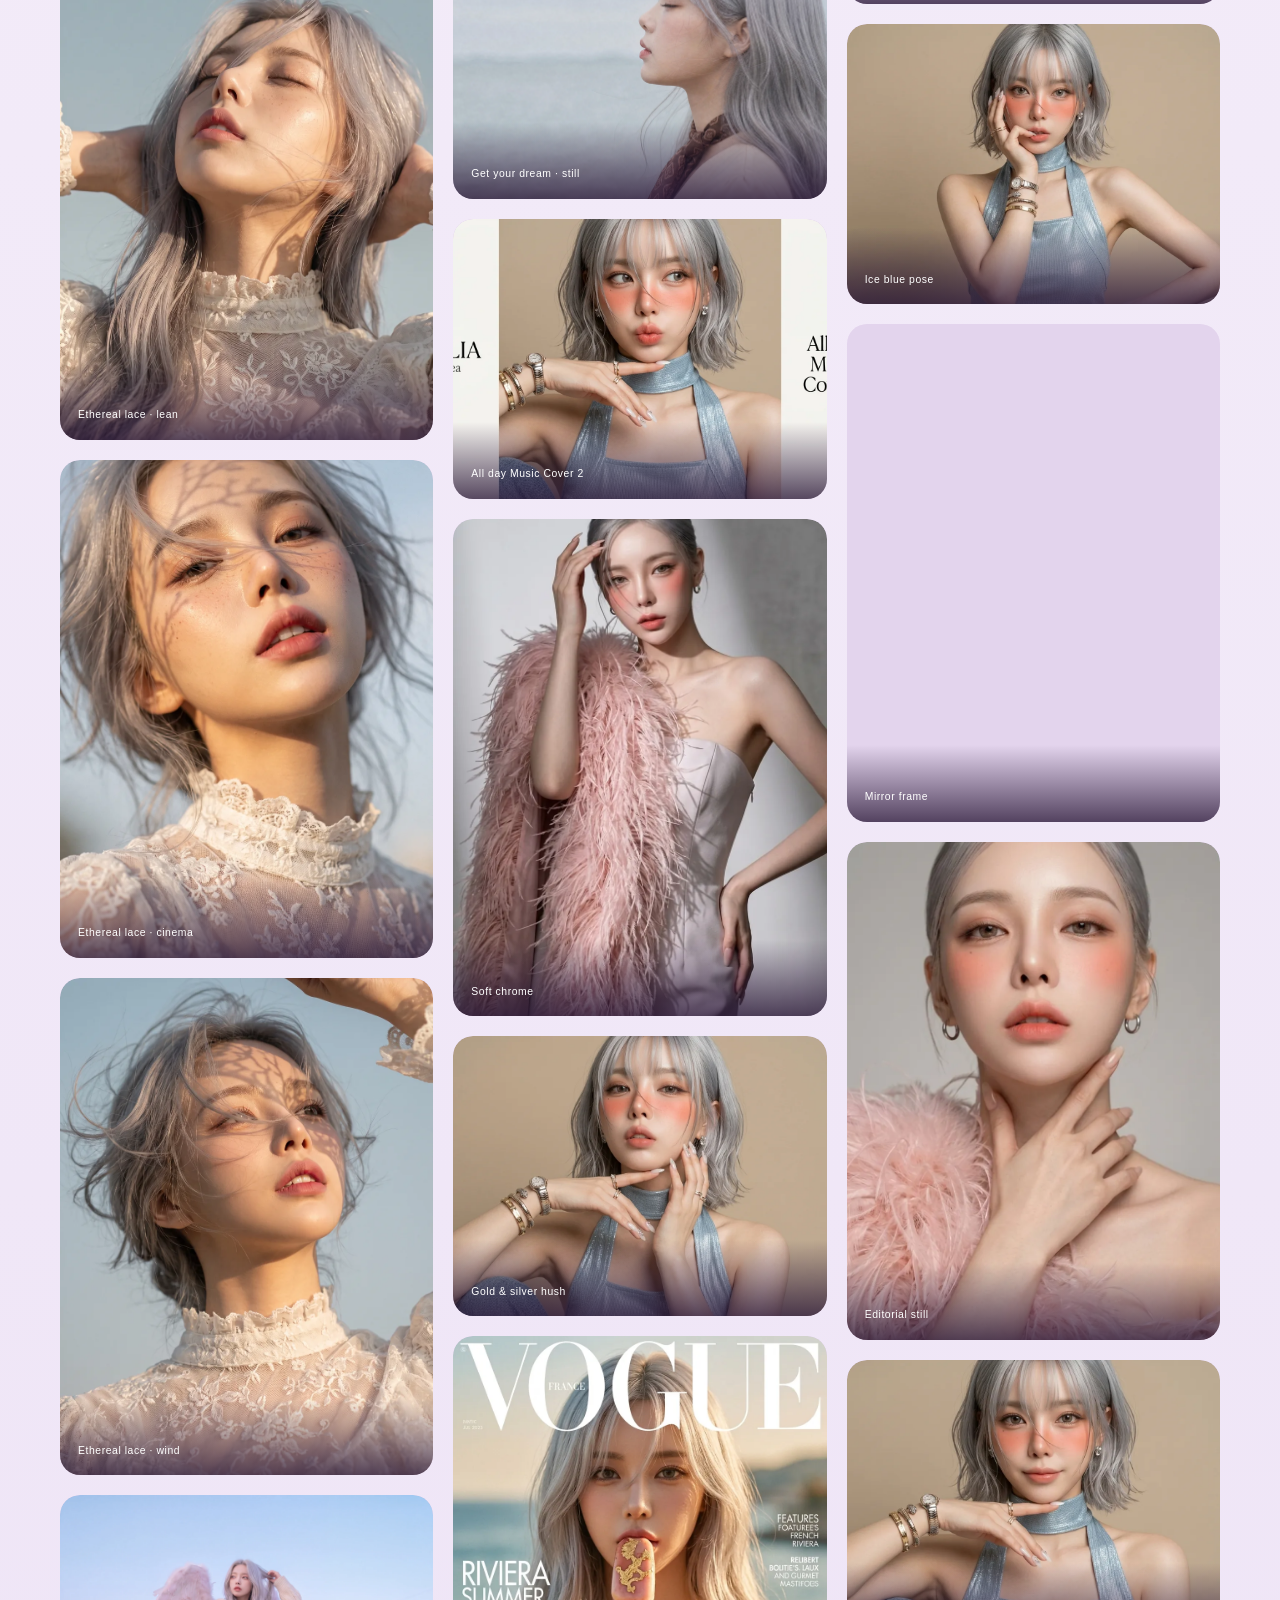
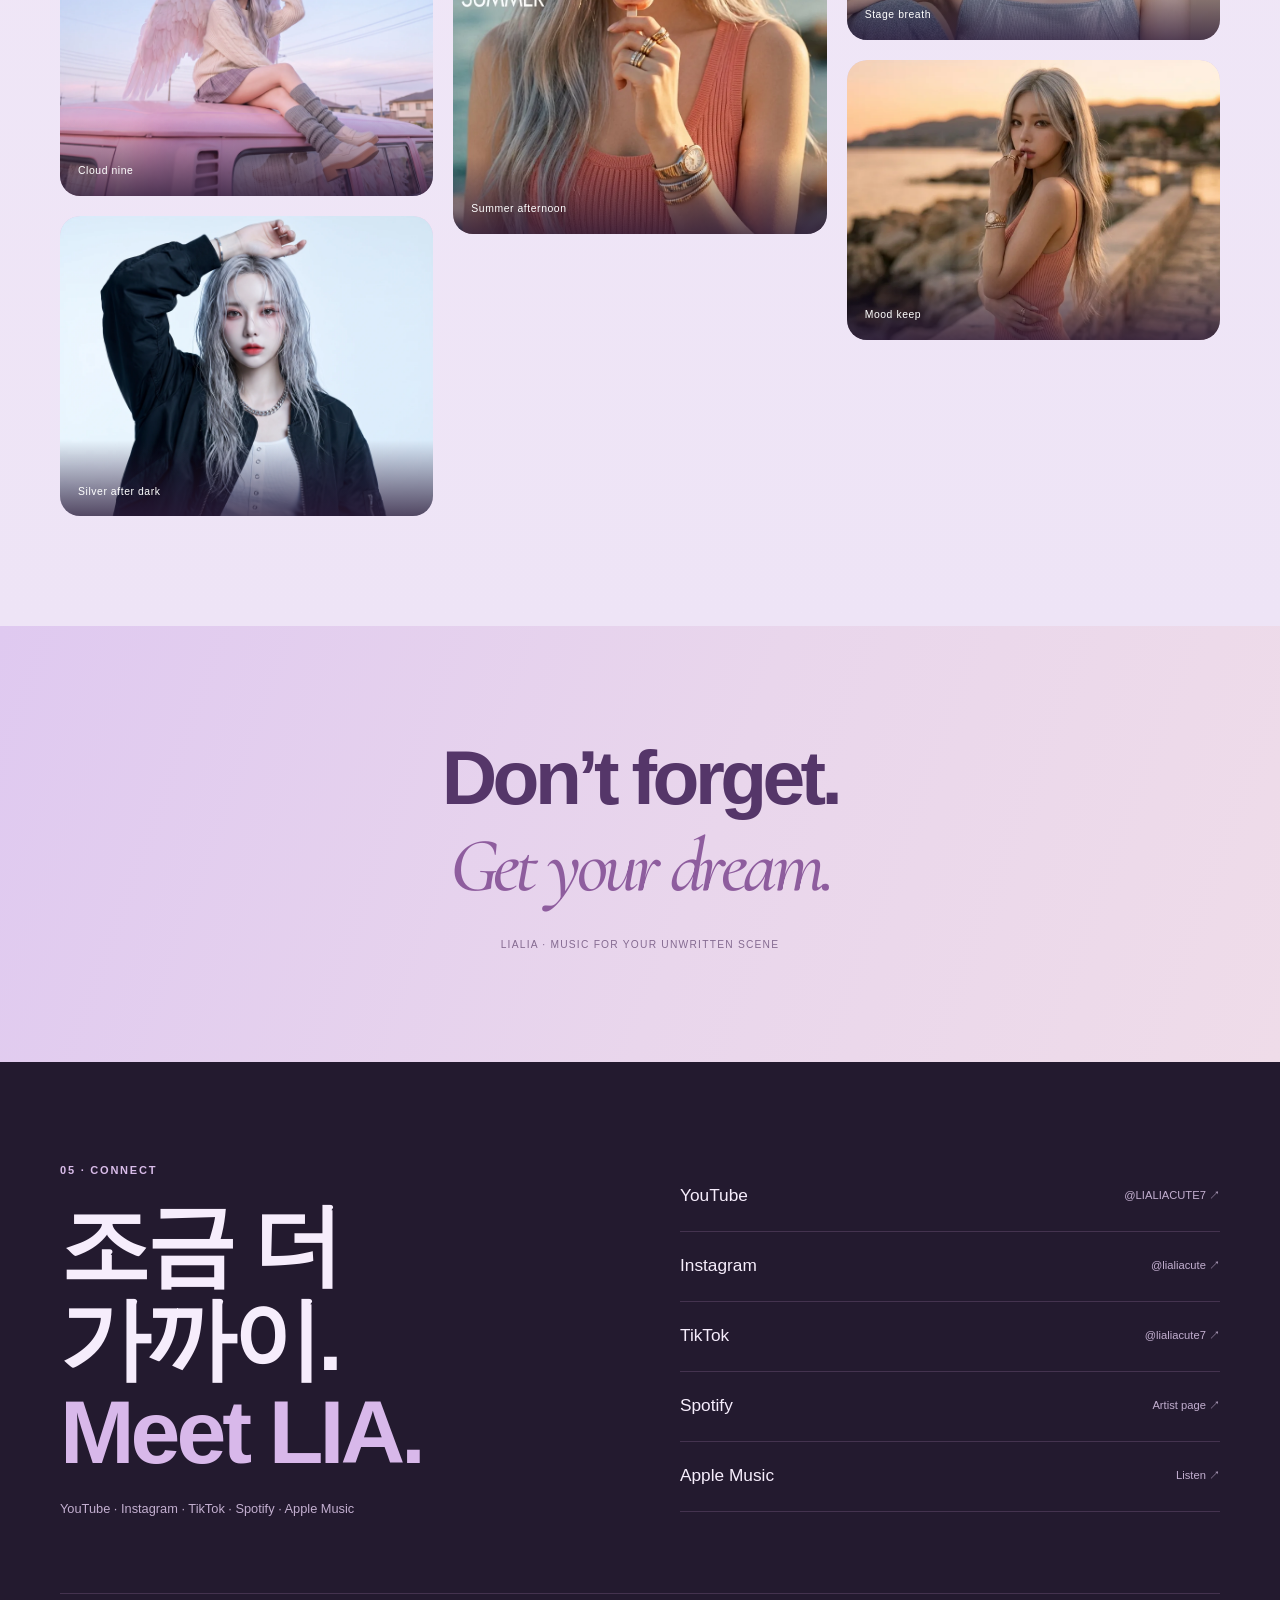
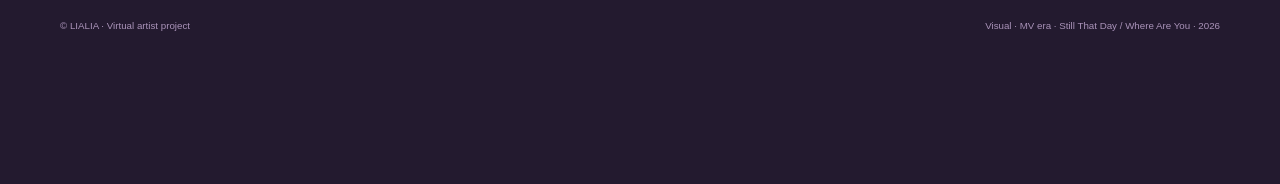
==== commit 4526006e: "Deploy lavender LIA update + site BGM autoplay on visit" ====
--- a/index.html
+++ b/index.html
@@ -45,8 +45,114 @@
 @media(prefers-reduced-transparency:reduce){.nav,.player-dock{background:#242529;backdrop-filter:none;-webkit-backdrop-filter:none}}
 @media(prefers-contrast:more){:root{--muted:#d4d4dd}.music,.visual{--muted:#45454b}.nav,.player-dock{background:#18191d;border:1px solid #eee}.track small,.pl-item small,.album .meta span{color:#444}.navlinks a{color:#fff}}
 @media print{.nav,.player-dock{display:none}.hero{height:650px;min-height:650px}.reveal{opacity:1}section{break-inside:avoid}body{background:#fff}}
+/* LIA · lavender editorial palette */
+:root{--bg:#1c1626;--panel:#2a2035;--ink:#faf7ff;--muted:#c8bfd5;--silver:#e0d5ec;--accent:#ddc9f4;--coral:#edcddd;--line:rgba(222,202,241,.17)}
+body{background:#eee7f5}
+::selection{background:#dfc9f1;color:#35263f}
+a:focus-visible,button:focus-visible,input:focus-visible,summary:focus-visible{outline-color:#9869c0}
+.nav{background:rgba(248,244,252,.93);color:#392947;border-color:rgba(119,85,146,.16);box-shadow:0 8px 30px rgba(52,29,71,.09)}
+.navlinks a{color:#6d597c;min-height:44px}
+.navlinks a[aria-current]{background:#e8d9f4;color:#4d3067}
+.nav-cta{background:#65417d;color:#fff;min-height:44px}
+.menu-toggle{color:#493554}
+.about,.music,.visual{--ink:#33263e;--muted:#776782;--silver:#695775;--accent:#784a98;--coral:#a66888;--line:rgba(105,72,130,.16);color:var(--ink)}
+.about{background:linear-gradient(135deg,#f9f5fc 0%,#eee5f7 62%,#f4e9f0 100%)}
+.about .kicker,.visual .kicker,.music .kicker{color:#775284}
+.about h2 i{color:#8c6aa0}
+.about-quote em{color:#85569d}
+.about-copy{color:#6c5b76}
+.about-copy .tagline{color:#896099}
+.about-copy b,.about-side h3,.style-list b{color:#493257}
+.chip{background:rgba(255,255,255,.5);border-color:#d9c9e6;color:#765489;font-size:.67rem;padding:7px 12px}
+.style-list li{color:#776580}
+.about-media{background:#e9def0;aspect-ratio:1649/2048;border:8px solid rgba(255,255,255,.62);box-shadow:0 24px 66px rgba(92,61,119,.12);border-radius:180px 180px 28px 28px}
+.about-media img{height:auto;aspect-ratio:1649/2048;object-fit:contain;object-position:center}
+.about-photo-note{margin-top:16px;font-size:.61rem;letter-spacing:.14em;text-align:center;text-transform:uppercase;color:#8b6f9b}
+.films{background:#21192c;--line:rgba(215,192,234,.18)}
+.mv-card{background:#2d2339;box-shadow:0 0 0 1px rgba(218,191,237,.12)}
+.films .kicker,.ep,.films-story .label{color:#d9bfe9}
+.films h2 i{color:#c7acd9}
+.mv-body p,.films-story p,.films-intro .lead{color:#c6b9cf}
+.mv-link{color:#eee0f5}
+.mv-strip .cell{background:#392c44}
+.music{background:#f6f0fa}
+.music h2 i{font-family:"Cormorant Garamond",Georgia,serif;font-style:italic;font-weight:500;color:#916da4;font-size:1.08em;letter-spacing:-.04em}
+.feature{background:#fffcff;border:1px solid #e7dced;box-shadow:0 12px 42px rgba(89,55,111,.04)}
+.latest-release{background:linear-gradient(125deg,#e9ddf7 0%,#f0e5f3 50%,#f8e8ef 100%);border-color:#e0cde9;padding:52px;gap:60px}
+.latest-release h3{color:#4a305c;font-weight:550}
+.badge{color:#755282;font-size:.68rem;letter-spacing:.12em}
+.release-artist{color:#81688e}
+.release-listen{background:#6c4586;color:#fff;box-shadow:0 8px 20px rgba(89,54,116,.13)}
+.release-cover{box-shadow:0 20px 46px rgba(84,52,101,.17);border:6px solid rgba(255,255,255,.55);border-radius:20px}
+.release-cover img{border-radius:14px}
+.echo-story{margin-top:24px;display:grid;grid-template-columns:1.15fr .7fr 1fr;gap:16px;align-items:center}
+.echo-story figure{margin:0;overflow:hidden;border-radius:20px;background:#e9dff2}
+.echo-story img{height:auto;width:100%;object-fit:contain}
+.echo-story figure:nth-child(2){margin:28px 0}
+.echo-story figcaption{padding:12px 16px;font-size:.62rem;letter-spacing:.1em;text-transform:uppercase;color:#785e86;background:#ede2f3}
+.feature .desc,.track small,.album .meta span,.pl-item small,.pl-head span{color:#786980}
+.track .num,.pl-item .n{color:#947ca2}
+.track .open,.spotify-link{color:#805194}
+.track.active,.pl-item.active{background:#eadcf4}
+.track.active .num,.track.active strong{color:#6a3b87}
+.track,.pl-item{transition:background-color 160ms ease}
+.pl-item .tag{background:#efe5f6;color:#805b94}
+.pl-item.active .tag{background:#dcc3ed;color:#5f327c}
+.album .art{border:5px solid #fffafd;box-shadow:0 10px 24px rgba(91,58,111,.08);border-radius:22px}
+.album .meta{padding:17px 5px}
+.album .meta b{font-size:.93rem;line-height:1.45;color:#513861}
+.album .meta span{font-size:.69rem}
+.bg-playlist{background:#fffcff;border:1px solid #e8dced;padding:30px}
+#playlist{scrollbar-color:#cebadb transparent}
+.visual{background:linear-gradient(180deg,#f6f0fa,#eee4f6);padding-top:20px}
+.visual .head{display:flex;justify-content:space-between;align-items:flex-end;gap:30px}
+.visual .head .lead{max-width:370px;margin:0}
+.visual h2 i{color:#956dac}
+.visual-feature{width:min(var(--max),calc(100% - 96px));margin:0 auto 36px;display:grid;grid-template-columns:1fr 1fr;gap:24px;align-items:start}
+.visual-feature .shot{margin:0;border:7px solid #fffbff;background:#fffbff;border-radius:24px;box-shadow:0 16px 36px rgba(85,55,106,.08)}
+.visual-feature .shot:nth-child(2){margin-top:70px}
+.visual-feature .shot img{aspect-ratio:auto;height:auto;object-fit:contain}
+.visual-feature .shot figcaption{position:static;background:#fffbff;color:#745285;padding:17px 12px 10px;font-size:.7rem;letter-spacing:.1em}
+.masonry{columns:3;column-gap:20px}
+.shot{background:#e3d4ed;border-radius:20px}
+.shot figcaption{background:linear-gradient(transparent,rgba(45,27,58,.79));font-size:.65rem;pointer-events:none}
+.shot.new-photo img{height:auto;aspect-ratio:auto;object-fit:contain}
+.photo-open{display:block;width:100%;padding:0;line-height:0;border-radius:inherit;cursor:zoom-in;overflow:hidden}
+.photo-open:focus-visible{outline-offset:-5px;outline:3px solid #6d4288}
+.photo-open:focus-visible img{opacity:.85}
+.gallery-note{font-size:.73rem;letter-spacing:.02em;color:#886b98;margin-top:16px}
+.quote{background:linear-gradient(110deg,#dfc9f0,#e9d6ec 55%,#efdce9);color:#553669}
+.quote p i{color:#8e5d9e}
+.quote small{color:#856b91}
+.connect{background:#231a2f;color:#f6edfc}
+.connect .kicker{color:#d9bce9}
+.connect h2 i{color:#d8b8ea}
+.connect .lead,.social span{color:#c3afd0}
+.social{min-height:70px;border-color:#44334f}
+.social b{font-size:1.08rem}
+.foot-note{border-color:#44334f;color:#aa93b9}
+.player-dock{background:rgba(51,35,65,.95);border-color:rgba(220,190,239,.36);box-shadow:0 10px 40px rgba(62,34,83,.2)}
+.player-dock button.icon{background:#e9d3fa;color:#4f2a66}
+.player-dock .label{color:#dfbfef}
+.player-dock small,.time{color:#cebbdb}
+.seek,.volume input{accent-color:#dab5f0}
+.lightbox{position:fixed;inset:0;margin:auto;border:1px solid #6a4d7e;border-radius:24px;background:#22172e;color:#f9efff;width:min(1100px,calc(100% - 32px));max-height:calc(100dvh - 32px);padding:56px 20px 16px;box-shadow:0 30px 100px #160b2d80}
+.lightbox::backdrop{background:rgba(28,16,39,.88);backdrop-filter:blur(10px)}
+.lightbox img{display:block;max-height:calc(100dvh - 170px);height:auto;width:auto;max-width:100%;object-fit:contain;margin:auto;border-radius:8px}
+.lightbox-bar{display:flex;justify-content:space-between;align-items:center;gap:12px;padding-top:14px}
+.lightbox-bar p{font-size:.8rem;color:#decaeb;flex:1;text-align:center}
+.lightbox button{min-width:44px;min-height:44px;border:1px solid #705582;border-radius:50%;color:#efdcfc}
+.lightbox-close{position:absolute;top:8px;right:14px;font-size:1.4rem}
+.lightbox button:hover{background:#49315c}
+@media(hover:hover) and (pointer:fine){.navlinks a:hover{background:#ecdef7;color:#603e77}.nav-cta:hover,.release-listen:hover{background:#80559b;color:#fff}.track:hover,.pl-item:hover{background:#f1e8f8}.social:hover{color:#e2b4f3}}
+@media(max-width:1000px){.visual-feature{width:calc(100% - 64px)}.latest-release{padding:32px;gap:36px}.echo-story{gap:12px}}
+@media(max-width:760px){.navlinks{background:#f9f3fe;border-color:#d9c4e7}.about-media{width:min(100%,420px);margin:auto;border-width:6px;aspect-ratio:1649/2048}.about{padding:80px 0}.latest-release{padding:24px;gap:28px}.latest-release h3{font-size:clamp(2.2rem,9vw,3rem)}.release-cover{max-width:420px;margin:auto}.echo-story{grid-template-columns:1fr 1fr;gap:12px}.echo-story figure:nth-child(2){margin:0}.echo-story figure:first-child{grid-column:1/-1}.echo-story figcaption{padding:10px;font-size:.58rem}.visual .head{display:block}.visual .head .lead{margin-top:22px}.visual-feature{width:calc(100% - 40px);gap:14px}.visual-feature .shot{border-width:4px;border-radius:16px}.visual-feature .shot:nth-child(2){margin-top:34px}.visual-feature .shot figcaption{font-size:.57rem;padding:12px 5px 8px;letter-spacing:.04em}.masonry{columns:2;column-gap:12px}.bg-playlist{padding:20px 14px}.album .meta b{font-size:.83rem}.lightbox{padding:56px 12px 12px;border-radius:18px}.lightbox-bar p{font-size:.7rem}}
+@media(max-width:380px){.visual-feature{grid-template-columns:1fr}.visual-feature .shot:nth-child(2){margin-top:0}.masonry{columns:1}.latest-release{padding:20px}}
+@media(prefers-reduced-transparency:reduce){.nav{background:#faf5fe}.player-dock{background:#332341}.lightbox::backdrop{background:#20132c;backdrop-filter:none}}
+@media(prefers-contrast:more){.about,.music,.visual{--muted:#503a62;--line:#8b6b9f}.about-copy,.style-list li,.album .meta span,.feature .desc,.track small,.pl-item small{color:#523963}.nav{background:#fff;border-color:#65417d}.navlinks a{color:#493554}.navlinks a[aria-current]{background:#e8d9f4;color:#382247}}
+
 </style>
-<meta content="#101113" name="theme-color"/><link href="data:image/svg+xml,%3Csvg xmlns=%27http://www.w3.org/2000/svg%27 viewBox=%270 0 64 64%27%3E%3Crect width=%2764%27 height=%2764%27 rx=%2716%27 fill=%27%23101113%27/%3E%3Cpath d=%27M20 15h8v32h18v7H20z%27 fill=%27%23c8ddec%27/%3E%3C/svg%3E" rel="icon" type="image/svg+xml"/></head>
+<meta content="#eee7f5" name="theme-color"/><link href="data:image/svg+xml,%3Csvg xmlns=%27http://www.w3.org/2000/svg%27 viewBox=%270 0 64 64%27%3E%3Crect width=%2764%27 height=%2764%27 rx=%2716%27 fill=%27%235b3d70%27/%3E%3Cpath d=%27M20 15h8v32h18v7H20z%27 fill=%27%23ead5f5%27/%3E%3C/svg%3E" rel="icon" type="image/svg+xml"/></head>
 <body class=""><a class="skip-link" href="#main">본문으로 건너뛰기</a>
 
 
@@ -54,7 +160,7 @@
 <div class="meta"><div class="label" id="dockLabel">PRESS PLAY · LIALIA</div><strong id="nowTitle">너는 어디에 · Where You Are</strong><small id="nowSub">Acoustic guitar · full</small></div>
 <div class="side"><button aria-label="이전 곡" class="ghost-btn" id="btnPrev" type="button">‹</button><button aria-label="다음 곡" class="ghost-btn" id="btnNext" type="button">›</button><label class="volume"><svg aria-hidden="true" fill="none" stroke="currentColor" stroke-width="1.7" viewbox="0 0 24 24"><path d="M11 5 6 9H3v6h3l5 4zM15 8a6 6 0 0 1 0 8m3-11a10 10 0 0 1 0 14"></path></svg><span class="sr-only">음량</span><input id="volume" max="1" min="0" step="0.01" type="range" value="0.7"/></label></div>
 <div class="player-timeline"><span class="time" id="elapsed">0:00</span><label class="sr-only" for="seek">재생 위치</label><input class="seek" disabled="" id="seek" max="1000" min="0" step="1" type="range" value="0"/><span class="time" id="duration">—:—</span></div><p class="player-error" id="playerError" role="status"></p></div>
-<audio id="bgAudio" playsinline="" preload="metadata"></audio>
+<audio id="bgAudio" playsinline="" preload="auto"></audio>
 <header class="nav">
 <a class="logo" href="#top">LIALIA</a>
 <button aria-controls="mainNav" aria-expanded="false" class="menu-toggle" id="menuToggle" type="button">메뉴</button><nav aria-label="주요 메뉴" class="navlinks" id="mainNav">
@@ -84,7 +190,7 @@
 <section class="about" id="about">
 <div class="about-stage">
 <div class="about-media">
-<img alt="LIA editorial portrait — Contemporary Korean fashion" decoding="async" height="1227" loading="lazy" src="assets/about-hero.webp" width="2200"/>
+<img alt="LIA — 은빛 머리와 핑크빛 날개의 포트레이트" decoding="async" loading="lazy" src="assets/lia-angel-portrait.webp" width="1449" height="1800"/>
 </div>
 <div class="about-inner">
 <div class="reveal">
@@ -192,6 +298,11 @@
 <a class="release-listen" href="https://open.spotify.com/album/1l33xTmmleVEe4GV9WsmgD" rel="noopener" target="_blank">Spotify에서 듣기 <span aria-hidden="true">↗</span></a>
 </div>
 </article>
+<div class="echo-story" aria-label="Echo of the Wind 화보">
+<figure class="echo-photo"><img alt="핑크빛 자동차 위, 날개를 펼친 LIA" decoding="async" loading="lazy" src="assets/lia-angel-kneeling.webp" width="1600" height="1288"/><figcaption>Echo of the Wind · a quiet afternoon</figcaption></figure>
+<figure class="echo-photo"><img alt="자동차 위에 앉아 고개를 기울인 LIA" decoding="async" loading="lazy" src="assets/lia-angel-crouching.webp" width="1005" height="1800"/><figcaption>Soft light</figcaption></figure>
+<figure class="echo-photo"><img alt="맑은 하늘 아래, 날개 너머로 돌아보는 LIA" decoding="async" loading="lazy" src="assets/lia-angel-wings.webp" width="1449" height="1800"/><figcaption>A little closer to the sky</figcaption></figure>
+</div>
 <div class="feature reveal">
 <div class="cover-stack">
 <div class="main"><img alt="LIALIA Light Rock — Album 08 portrait cover" decoding="async" height="1376" loading="lazy" src="assets/gyd-cover.webp" width="768"/></div>
@@ -267,29 +378,38 @@
 </section>
 <section class="visual" id="visual">
 <div class="head reveal">
-<div class="kicker">04 · Visual diary</div>
-<h2>노래 사이에<br/><i>남겨진 장면들.</i></h2>
-<p class="lead">무대 위의 빛, 고요한 시선, 일상의 작은 순간. LIA의 또 다른 이야기를 담았습니다.</p>
+<div><div class="kicker">04 · Visual diary</div>
+<h2>LIA의 순간들.<br/><i>Somewhere in a dream.</i></h2></div>
+<div><p class="lead">바람이 스친 오후부터 무대 밖의 표정까지.<br/>음악 사이에 머무는 LIA의 장면들.</p><p class="gallery-note">사진을 누르면 크게 볼 수 있어요.</p></div>
+</div>
+<div class="visual-feature">
+<figure class="shot new-photo"><button class="photo-open" type="button" aria-label="사진 크게 보기"><img alt="핑크빛 자동차 위에서 하늘을 향해 손을 뻗은 LIA" decoding="async" loading="lazy" src="assets/lia-angel-reaching.webp" width="1600" height="1288"/></button><figcaption>01 / Reach for the sky</figcaption></figure>
+<figure class="shot new-photo"><button class="photo-open" type="button" aria-label="사진 크게 보기"><img alt="날개를 펼치고 자동차 위에 앉은 LIA" decoding="async" loading="lazy" src="assets/lia-angel-roadtrip.webp" width="1600" height="1288"/></button><figcaption>02 / A day in the clouds</figcaption></figure>
 </div>
 <div class="masonry">
-<figure class="shot tall"><img alt="Ethereal wind-swept lace portrait — hand on" decoding="async" height="1600" loading="lazy" src="assets/vd16.webp" width="893"/><figcaption>Ethereal lace · hand</figcaption></figure>
-<figure class="shot tall"><img alt="Ethereal wind-swept lace portrait — high angle" decoding="async" height="1600" loading="lazy" src="assets/vd17.webp" width="893"/><figcaption>Ethereal lace · high</figcaption></figure>
-<figure class="shot tall"><img alt="Ethereal wind-swept lace portrait — leaning" decoding="async" height="1600" loading="lazy" src="assets/vd18.webp" width="893"/><figcaption>Ethereal lace · lean</figcaption></figure>
-<figure class="shot tall"><img alt="Ethereal wind-swept lace portrait — cinematic" decoding="async" height="1600" loading="lazy" src="assets/vd19.webp" width="893"/><figcaption>Ethereal lace · cinema</figcaption></figure>
-<figure class="shot tall"><img alt="Ethereal wind-swept lace portrait — wind" decoding="async" height="1600" loading="lazy" src="assets/vd20.webp" width="893"/><figcaption>Ethereal lace · wind</figcaption></figure>
-<figure class="shot wide"><img alt="LIA — Get Your Dream cinematic still" decoding="async" height="1125" loading="lazy" src="assets/vd15.webp" width="2000"/><figcaption>Get your dream · still</figcaption></figure>
-<figure class="shot wide"><img alt="All day Music Cover 2 — LIALIA Korea" decoding="async" height="768" loading="lazy" src="assets/vd01.webp" width="1376"/><figcaption>All day Music Cover 2</figcaption></figure>
-<figure class="shot tall"><img alt="concept 03" decoding="async" height="1376" loading="lazy" src="assets/vd03.webp" width="768"/><figcaption>Soft chrome</figcaption></figure>
-<figure class="shot wide"><img alt="Silver jewelry editorial" decoding="async" height="768" loading="lazy" src="assets/vd04.webp" width="1376"/><figcaption>Gold &amp; silver hush</figcaption></figure>
-<figure class="shot tall"><img alt="concept 05" decoding="async" height="1200" loading="lazy" src="assets/vd02.webp" width="896"/><figcaption>Summer afternoon</figcaption></figure>
-<figure class="shot wide"><img alt="concept 07" decoding="async" height="669" loading="lazy" src="assets/g7.webp" width="1200"/><figcaption>Rooftop stillness</figcaption></figure>
-<figure class="shot tall"><img alt="concept 08" decoding="async" height="1376" loading="lazy" src="assets/vd08.webp" width="768"/><figcaption>Glass quiet</figcaption></figure>
-<figure class="shot wide"><img alt="concept 11" decoding="async" height="768" loading="lazy" src="assets/vd11.webp" width="1376"/><figcaption>Horizon line</figcaption></figure>
-<figure class="shot wide"><img alt="Blue sequin pose" decoding="async" height="768" loading="lazy" src="assets/vd09.webp" width="1376"/><figcaption>Ice blue pose</figcaption></figure>
-<figure class="shot tall"><img alt="concept 10" decoding="async" height="1376" loading="lazy" src="assets/vd10.webp" width="768"/><figcaption>Mirror frame</figcaption></figure>
-<figure class="shot tall"><img alt="concept 12" decoding="async" height="1376" loading="lazy" src="assets/vd12.webp" width="768"/><figcaption>Editorial still</figcaption></figure>
-<figure class="shot wide"><img alt="concept 13" decoding="async" height="768" loading="lazy" src="assets/vd13.webp" width="1376"/><figcaption>Stage breath</figcaption></figure>
-<figure class="shot wide"><img alt="concept 14" decoding="async" height="768" loading="lazy" src="assets/vd14.webp" width="1376"/><figcaption>Mood keep</figcaption></figure>
+<figure class="shot tall"><button class="photo-open" type="button" aria-label="사진 크게 보기"><img alt="Ethereal wind-swept lace portrait — hand on" decoding="async" height="1600" loading="lazy" src="assets/vd16.webp" width="893"/></button><figcaption>Ethereal lace · hand</figcaption></figure>
+<figure class="shot tall"><button class="photo-open" type="button" aria-label="사진 크게 보기"><img alt="Ethereal wind-swept lace portrait — high angle" decoding="async" height="1600" loading="lazy" src="assets/vd17.webp" width="893"/></button><figcaption>Ethereal lace · high</figcaption></figure>
+<figure class="shot tall"><button class="photo-open" type="button" aria-label="사진 크게 보기"><img alt="Ethereal wind-swept lace portrait — leaning" decoding="async" height="1600" loading="lazy" src="assets/vd18.webp" width="893"/></button><figcaption>Ethereal lace · lean</figcaption></figure>
+<figure class="shot tall"><button class="photo-open" type="button" aria-label="사진 크게 보기"><img alt="Ethereal wind-swept lace portrait — cinematic" decoding="async" height="1600" loading="lazy" src="assets/vd19.webp" width="893"/></button><figcaption>Ethereal lace · cinema</figcaption></figure>
+<figure class="shot tall"><button class="photo-open" type="button" aria-label="사진 크게 보기"><img alt="Ethereal wind-swept lace portrait — wind" decoding="async" height="1600" loading="lazy" src="assets/vd20.webp" width="893"/></button><figcaption>Ethereal lace · wind</figcaption></figure>
+<figure class="shot new-photo"><button class="photo-open" type="button" aria-label="사진 크게 보기"><img alt="파스텔 하늘 아래 자동차 위에서 쉬는 LIA" decoding="async" loading="lazy" src="assets/lia-angel-afternoon.webp" width="1600" height="1288"/></button><figcaption>Cloud nine</figcaption></figure>
+<figure class="shot new-photo"><button class="photo-open" type="button" aria-label="사진 크게 보기"><img alt="블랙 재킷과 은빛 머리의 LIA 스트리트 화보" decoding="async" loading="lazy" src="assets/lia-silver-street.webp" width="1600" height="1288"/></button><figcaption>Silver after dark</figcaption></figure>
+<figure class="shot new-photo"><button class="photo-open" type="button" aria-label="사진 크게 보기"><img alt="레드카펫에서 어깨 너머로 바라보는 LIA" decoding="async" loading="lazy" src="assets/lia-red-carpet.webp" width="1449" height="1800"/></button><figcaption>Before the lights</figcaption></figure>
+<figure class="shot new-photo"><button class="photo-open" type="button" aria-label="사진 크게 보기"><img alt="노을이 드리운 바닷가의 LIA" decoding="async" loading="lazy" src="assets/lia-seaside-evening.webp" width="1376" height="768"/></button><figcaption>A softer evening</figcaption></figure>
+<figure class="shot wide"><button class="photo-open" type="button" aria-label="사진 크게 보기"><img alt="LIA — 이전 소개 화보" decoding="async" height="1227" loading="lazy" src="assets/about-hero.webp" width="2200"/></button><figcaption>From the diary</figcaption></figure>
+<figure class="shot wide"><button class="photo-open" type="button" aria-label="사진 크게 보기"><img alt="LIA — Get Your Dream cinematic still" decoding="async" height="1125" loading="lazy" src="assets/vd15.webp" width="2000"/></button><figcaption>Get your dream · still</figcaption></figure>
+<figure class="shot wide"><button class="photo-open" type="button" aria-label="사진 크게 보기"><img alt="All day Music Cover 2 — LIALIA Korea" decoding="async" height="768" loading="lazy" src="assets/vd01.webp" width="1376"/></button><figcaption>All day Music Cover 2</figcaption></figure>
+<figure class="shot tall"><button class="photo-open" type="button" aria-label="사진 크게 보기"><img alt="concept 03" decoding="async" height="1376" loading="lazy" src="assets/vd03.webp" width="768"/></button><figcaption>Soft chrome</figcaption></figure>
+<figure class="shot wide"><button class="photo-open" type="button" aria-label="사진 크게 보기"><img alt="Silver jewelry editorial" decoding="async" height="768" loading="lazy" src="assets/vd04.webp" width="1376"/></button><figcaption>Gold &amp; silver hush</figcaption></figure>
+<figure class="shot tall"><button class="photo-open" type="button" aria-label="사진 크게 보기"><img alt="concept 05" decoding="async" height="1200" loading="lazy" src="assets/vd02.webp" width="896"/></button><figcaption>Summer afternoon</figcaption></figure>
+<figure class="shot wide"><button class="photo-open" type="button" aria-label="사진 크게 보기"><img alt="concept 07" decoding="async" height="669" loading="lazy" src="assets/g7.webp" width="1200"/></button><figcaption>Rooftop stillness</figcaption></figure>
+<figure class="shot tall"><button class="photo-open" type="button" aria-label="사진 크게 보기"><img alt="concept 08" decoding="async" height="1376" loading="lazy" src="assets/vd08.webp" width="768"/></button><figcaption>Glass quiet</figcaption></figure>
+<figure class="shot wide"><button class="photo-open" type="button" aria-label="사진 크게 보기"><img alt="concept 11" decoding="async" height="768" loading="lazy" src="assets/vd11.webp" width="1376"/></button><figcaption>Horizon line</figcaption></figure>
+<figure class="shot wide"><button class="photo-open" type="button" aria-label="사진 크게 보기"><img alt="Blue sequin pose" decoding="async" height="768" loading="lazy" src="assets/vd09.webp" width="1376"/></button><figcaption>Ice blue pose</figcaption></figure>
+<figure class="shot tall"><button class="photo-open" type="button" aria-label="사진 크게 보기"><img alt="concept 10" decoding="async" height="1376" loading="lazy" src="assets/vd10.webp" width="768"/></button><figcaption>Mirror frame</figcaption></figure>
+<figure class="shot tall"><button class="photo-open" type="button" aria-label="사진 크게 보기"><img alt="concept 12" decoding="async" height="1376" loading="lazy" src="assets/vd12.webp" width="768"/></button><figcaption>Editorial still</figcaption></figure>
+<figure class="shot wide"><button class="photo-open" type="button" aria-label="사진 크게 보기"><img alt="concept 13" decoding="async" height="768" loading="lazy" src="assets/vd13.webp" width="1376"/></button><figcaption>Stage breath</figcaption></figure>
+<figure class="shot wide"><button class="photo-open" type="button" aria-label="사진 크게 보기"><img alt="concept 14" decoding="async" height="768" loading="lazy" src="assets/vd14.webp" width="1376"/></button><figcaption>Mood keep</figcaption></figure>
 </div>
 </section>
 <section class="quote">
@@ -321,6 +441,12 @@
 </div>
 </section>
 </main>
+<dialog class="lightbox" id="photoLightbox" aria-label="LIA 화보 크게 보기">
+<button class="lightbox-close" type="button" aria-label="사진 닫기">×</button>
+<img id="lightboxImage" alt=""/>
+<div class="lightbox-bar"><button type="button" id="photoPrevious" aria-label="이전 사진">←</button><p id="lightboxCaption" aria-live="polite"></p><button type="button" id="photoNext" aria-label="다음 사진">→</button></div>
+</dialog>
+
 <script>const SITE_TRACKS = [
               { src: 'audio/full_where-you-are-acoustic.mp3', title: '너는 어디에 · Where You Are', sub: 'Acoustic guitar · full', full: true },
               { src: 'audio/full_still-that-day-acoustic.mp3', title: '여전히 그날에 · Still That Day', sub: 'Acoustic guitar · full', full: true },
@@ -416,17 +542,44 @@
   duration.textContent = valid ? time(audio.duration) : '—:—';
   seek.setAttribute('aria-valuetext', `${time(audio.currentTime)} / ${valid ? time(audio.duration) : '재생 시간 확인 중'}`);
 }
+let unlockBound = false;
+function clearUnlock(){
+  if(!unlockBound) return;
+  unlockBound = false;
+  ['pointerdown','keydown','touchstart','click'].forEach(type => document.removeEventListener(type, unlockAudio, true));
+}
+function unlockAudio(){
+  clearUnlock();
+  if(audio.paused) play();
+}
+function armUnlock(message){
+  errorText.textContent = message;
+  document.getElementById('dockLabel').textContent = 'TAP ANYWHERE · MUSIC';
+  if(unlockBound) return;
+  unlockBound = true;
+  ['pointerdown','keydown','touchstart','click'].forEach(type => document.addEventListener(type, unlockAudio, {capture:true, once:false}));
+}
 async function play(){
   const currentRequest = ++requestId;
   errorText.textContent = '';
-  try { await audio.play(); if(currentRequest === requestId) renderState(); }
+  try {
+    await audio.play();
+    if(currentRequest === requestId){
+      clearUnlock();
+      renderState();
+    }
+  }
   catch(error){
     if(currentRequest !== requestId || error.name === 'AbortError') return;
-    errorText.textContent = error.name === 'NotAllowedError' ? '재생 버튼을 다시 눌러 음악을 시작해 주세요.' : '음원을 불러오지 못했어요. 다시 재생하거나 다음 곡을 선택해 주세요.';
+    if(error.name === 'NotAllowedError'){
+      armUnlock('브라우저가 자동재생을 막았어요. 화면을 한 번 탭하면 음악이 시작됩니다.');
+    } else {
+      errorText.textContent = '음원을 불러오지 못했어요. 다시 재생하거나 다음 곡을 선택해 주세요.';
+    }
     renderState();
   }
 }
-function pause(){ ++requestId; audio.pause(); renderState(); }
+function pause(){ ++requestId; audio.pause(); clearUnlock(); renderState(); }
 function load(i, auto = false){
   ++requestId;
   idx = (i + queue.length) % queue.length;
@@ -450,9 +603,14 @@
 ['timeupdate','loadedmetadata','durationchange','emptied'].forEach(event => audio.addEventListener(event, updateTimeline));
 ['play','pause','ended'].forEach(event => audio.addEventListener(event, renderState));
 audio.addEventListener('error', () => { errorText.textContent='음원을 불러오지 못했어요. 다시 재생하거나 다음 곡을 선택해 주세요.'; renderState(); });
-load(0,false);
-
-// Keyboard-friendly mobile navigation; no forced audio on unrelated gestures.
+// 접속 시 사이트 플레이리스트 1곡부터 자동재생 시도 (브라우저 정책 시 첫 제스처로 해제)
+const preferQuiet = window.matchMedia('(prefers-reduced-motion: reduce)').matches;
+load(0, !preferQuiet);
+if(preferQuiet){
+  errorText.textContent = '접근성 설정으로 자동재생을 건너뛰었어요. 재생 버튼을 눌러 주세요.';
+}
+
+// Keyboard-friendly mobile navigation.
 const menuButton = document.getElementById('menuToggle');
 const menu = document.getElementById('mainNav');
 function closeMenu(returnFocus=false){
@@ -479,6 +637,52 @@
   document.querySelectorAll('section[id]').forEach(section=>observer.observe(section));
 }
 </script>
+
+<script>
+(() => {
+  const dialog = document.getElementById('photoLightbox');
+  const photos = [...document.querySelectorAll('#visual .photo-open')];
+  const image = document.getElementById('lightboxImage');
+  const caption = document.getElementById('lightboxCaption');
+  let current = 0, previousOverflow = '', opener = null;
+  function showPhoto(index) {
+    current = (index + photos.length) % photos.length;
+    const source = photos[current].querySelector('img');
+    image.src = source.currentSrc || source.src;
+    image.alt = source.alt;
+    const label = photos[current].closest('figure').querySelector('figcaption');
+    caption.textContent = `${current + 1} / ${photos.length} · ${label?.textContent || source.alt}`;
+  }
+  photos.forEach((button, index) => {
+    button.setAttribute('aria-label', `${button.querySelector('img').alt} — 크게 보기`);
+    button.addEventListener('click', () => {
+      opener = button;
+      previousOverflow = document.body.style.overflow;
+      showPhoto(index);
+      dialog.showModal();
+      document.body.style.overflow = 'hidden';
+      dialog.querySelector('.lightbox-close').focus();
+    });
+  });
+  dialog.querySelector('.lightbox-close').addEventListener('click', () => dialog.close());
+  document.getElementById('photoPrevious').addEventListener('click', () => showPhoto(current - 1));
+  document.getElementById('photoNext').addEventListener('click', () => showPhoto(current + 1));
+  dialog.addEventListener('keydown', event => {
+    if (event.key === 'ArrowLeft') { event.preventDefault(); showPhoto(current - 1); }
+    if (event.key === 'ArrowRight') { event.preventDefault(); showPhoto(current + 1); }
+  });
+  dialog.addEventListener('click', event => {
+    if (event.target !== dialog) return;
+    const r = dialog.getBoundingClientRect();
+    if (event.clientX < r.left || event.clientX > r.right || event.clientY < r.top || event.clientY > r.bottom) dialog.close();
+  });
+  dialog.addEventListener('close', () => {
+    document.body.style.overflow = previousOverflow;
+    opener?.focus({preventScroll:true});
+  });
+})();
+</script>
 </body>
 </html>
 
+
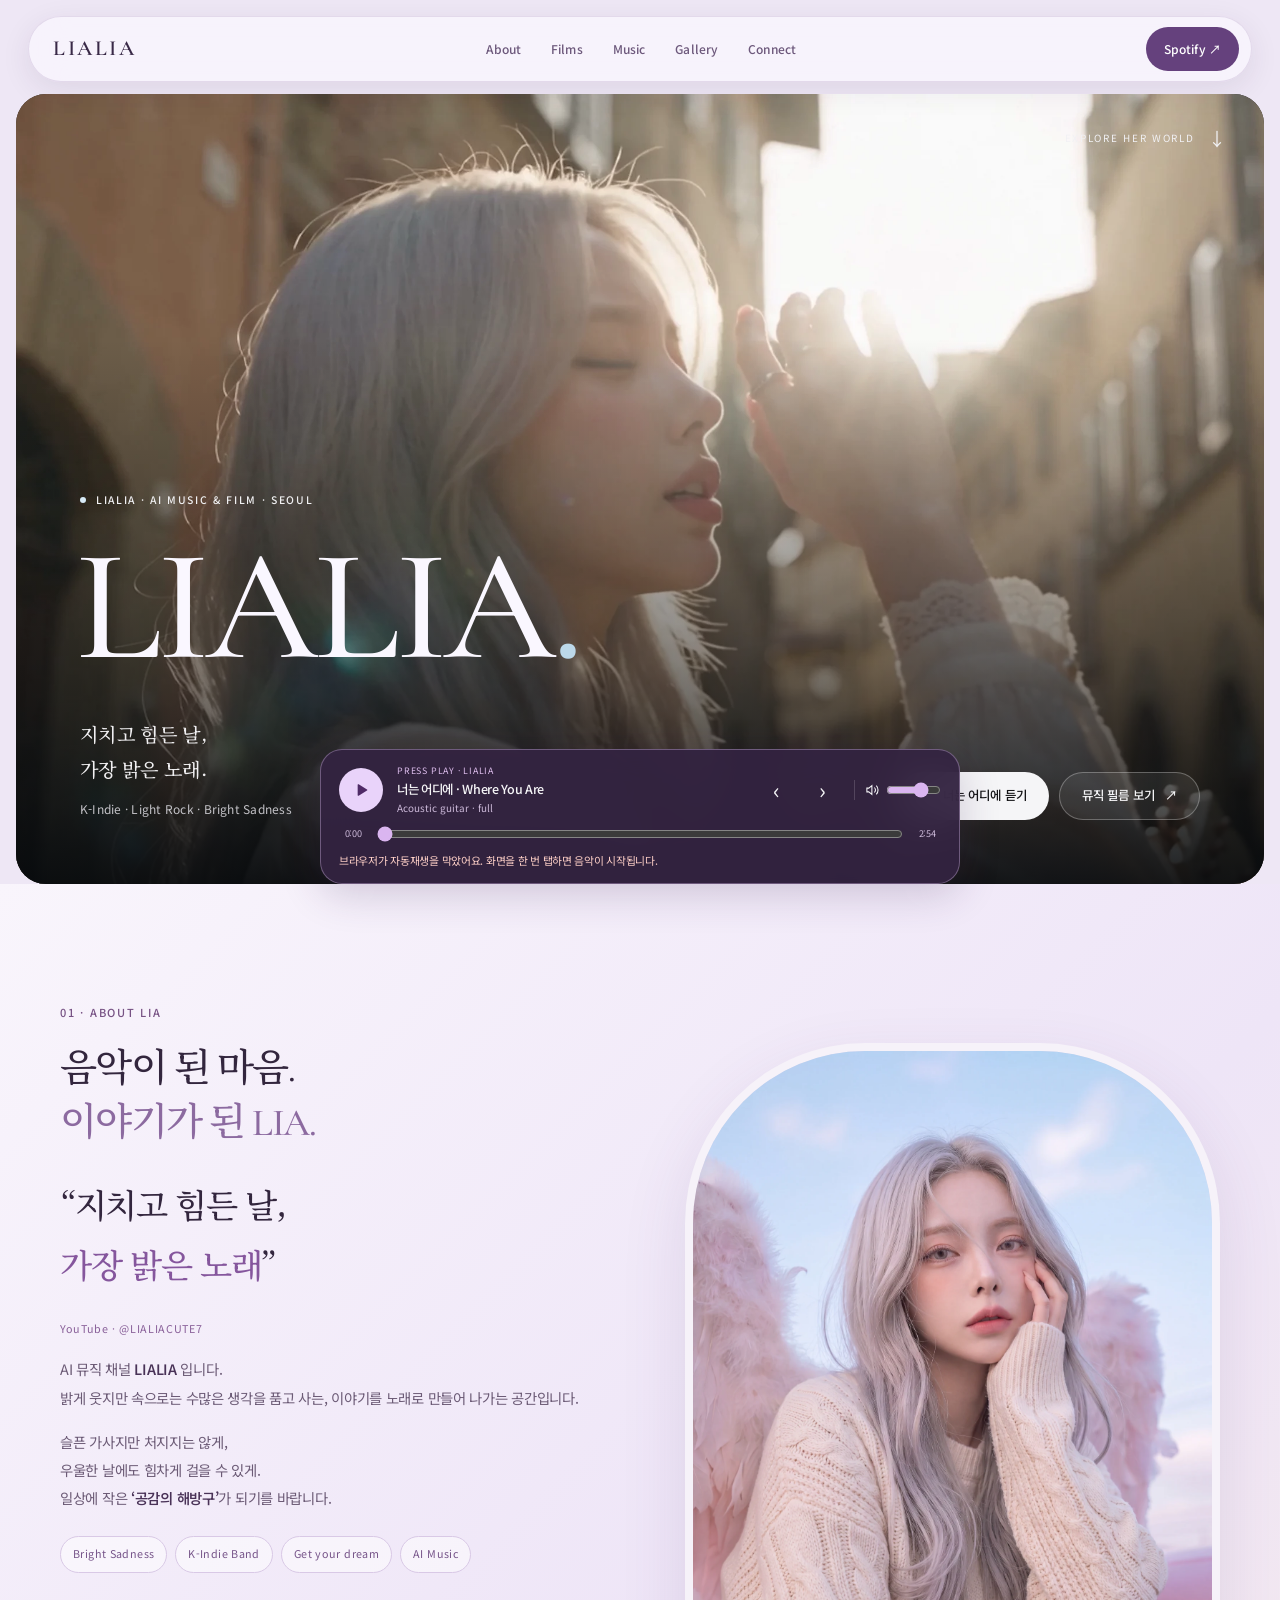
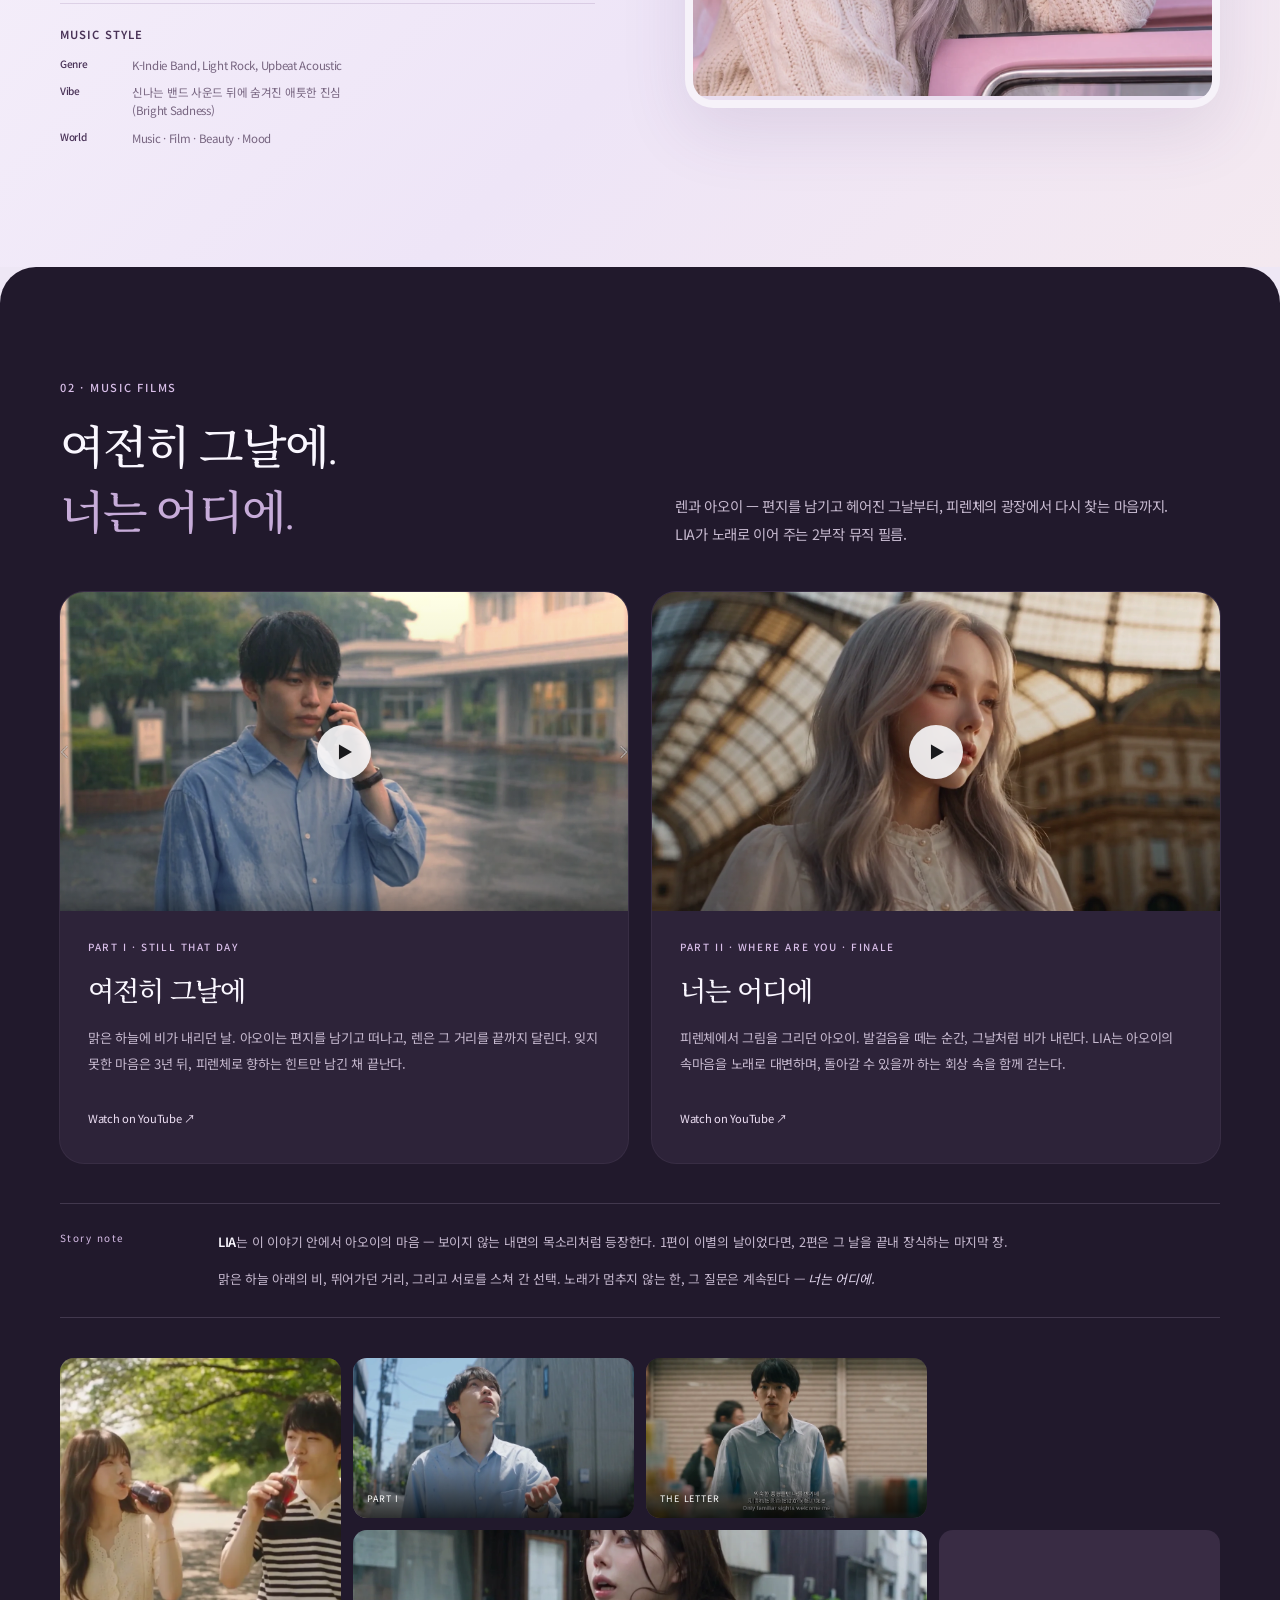
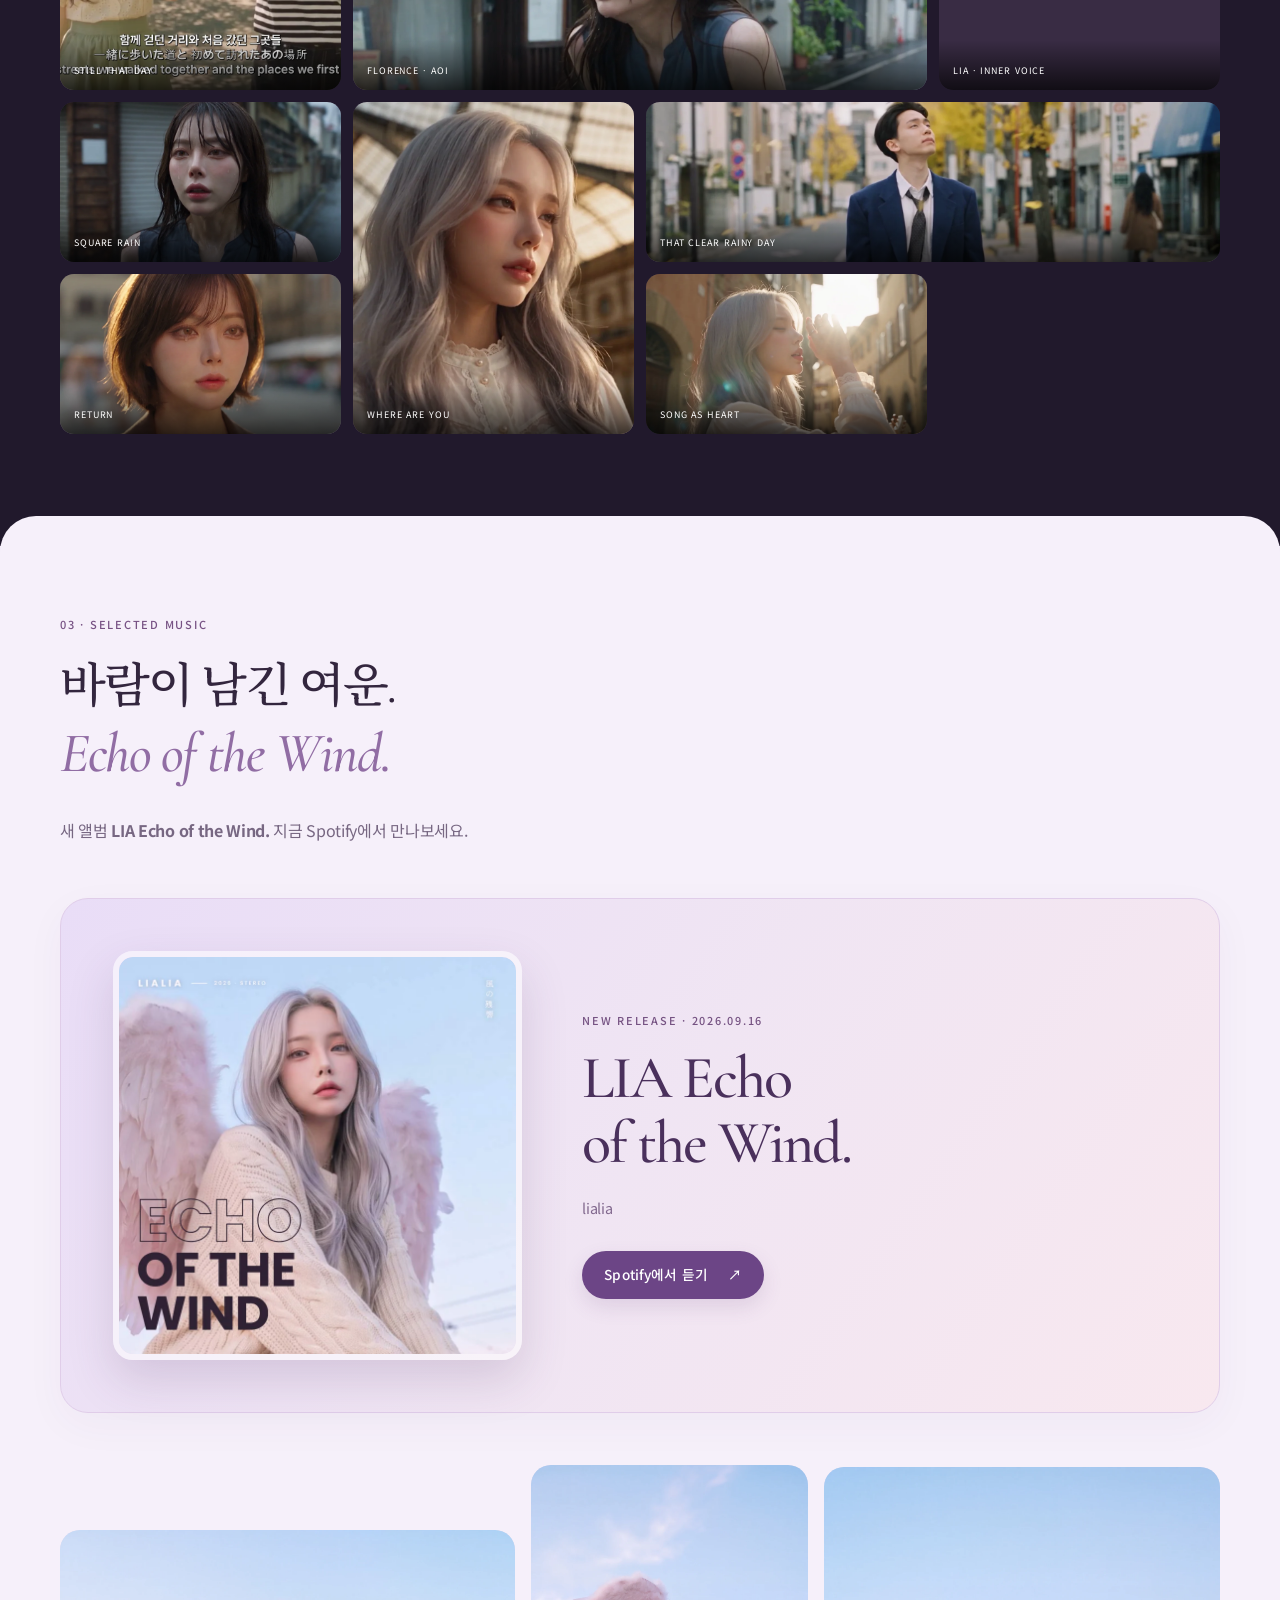
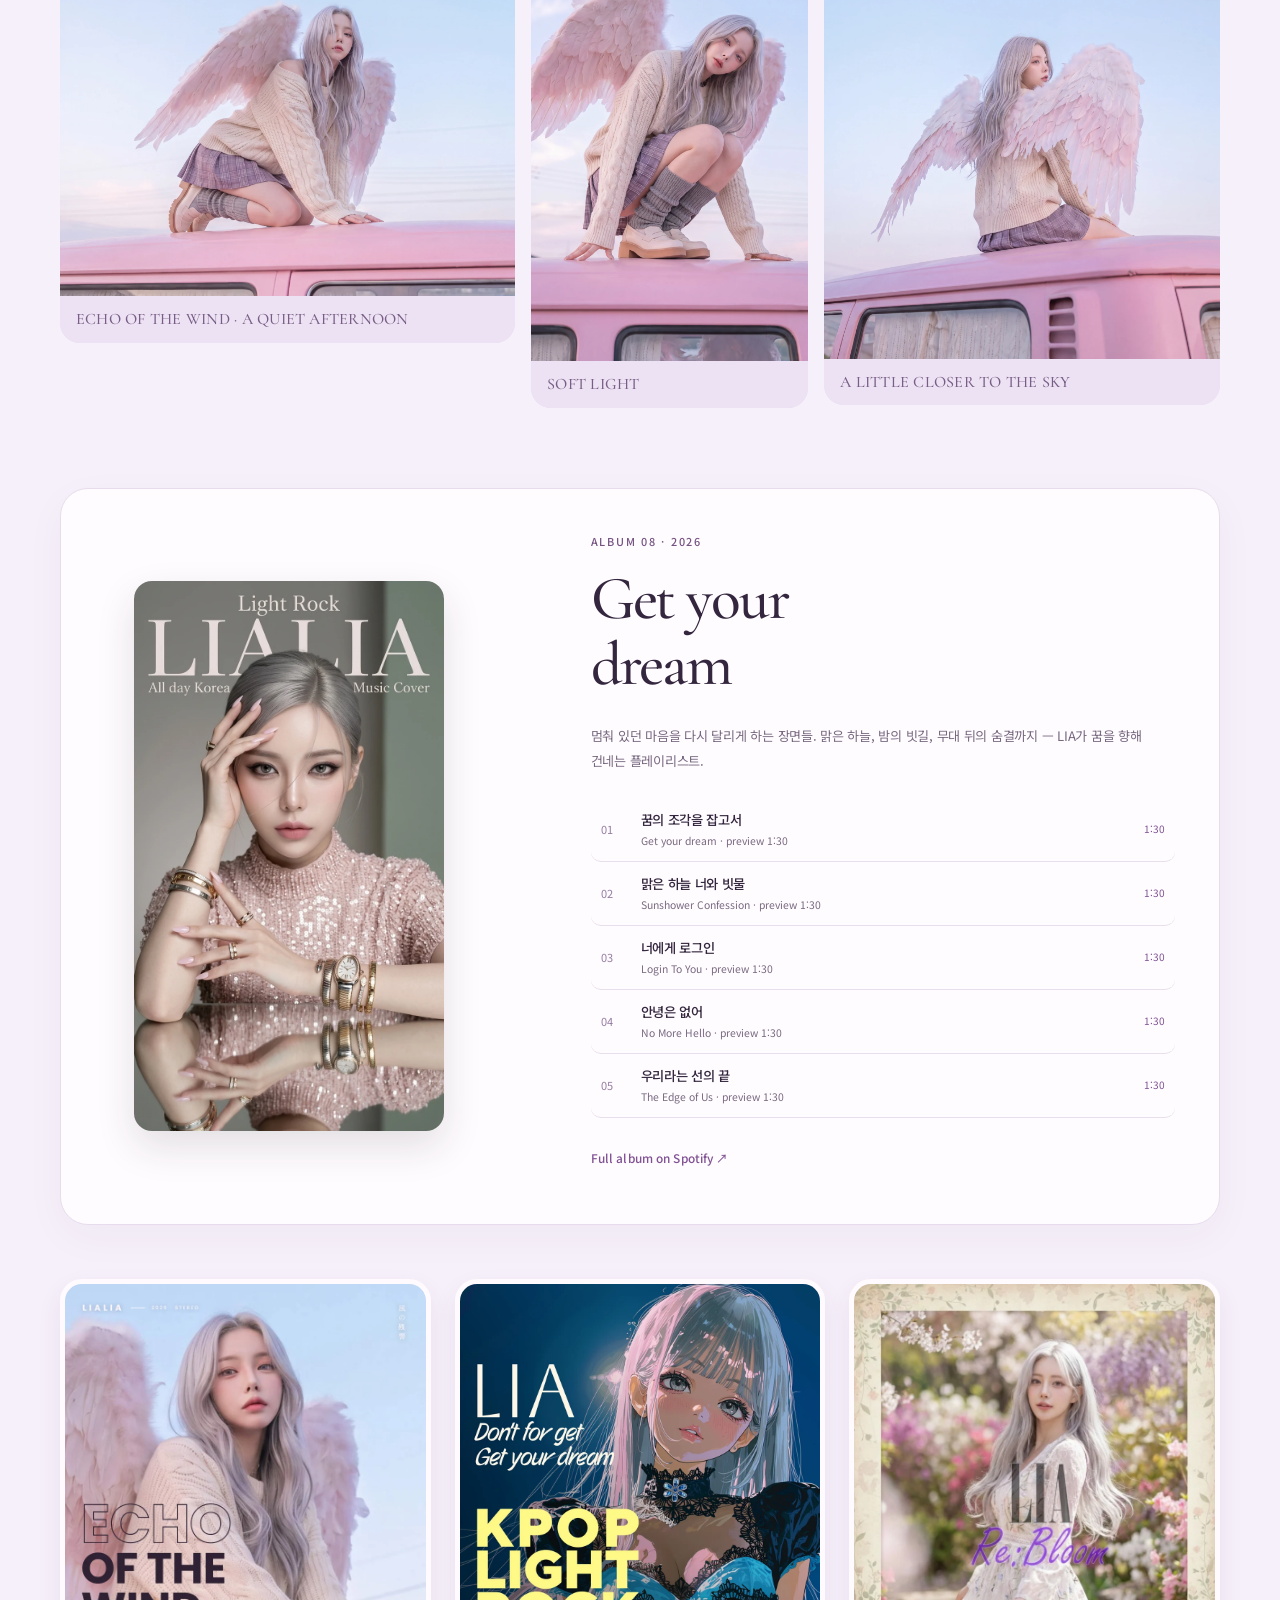
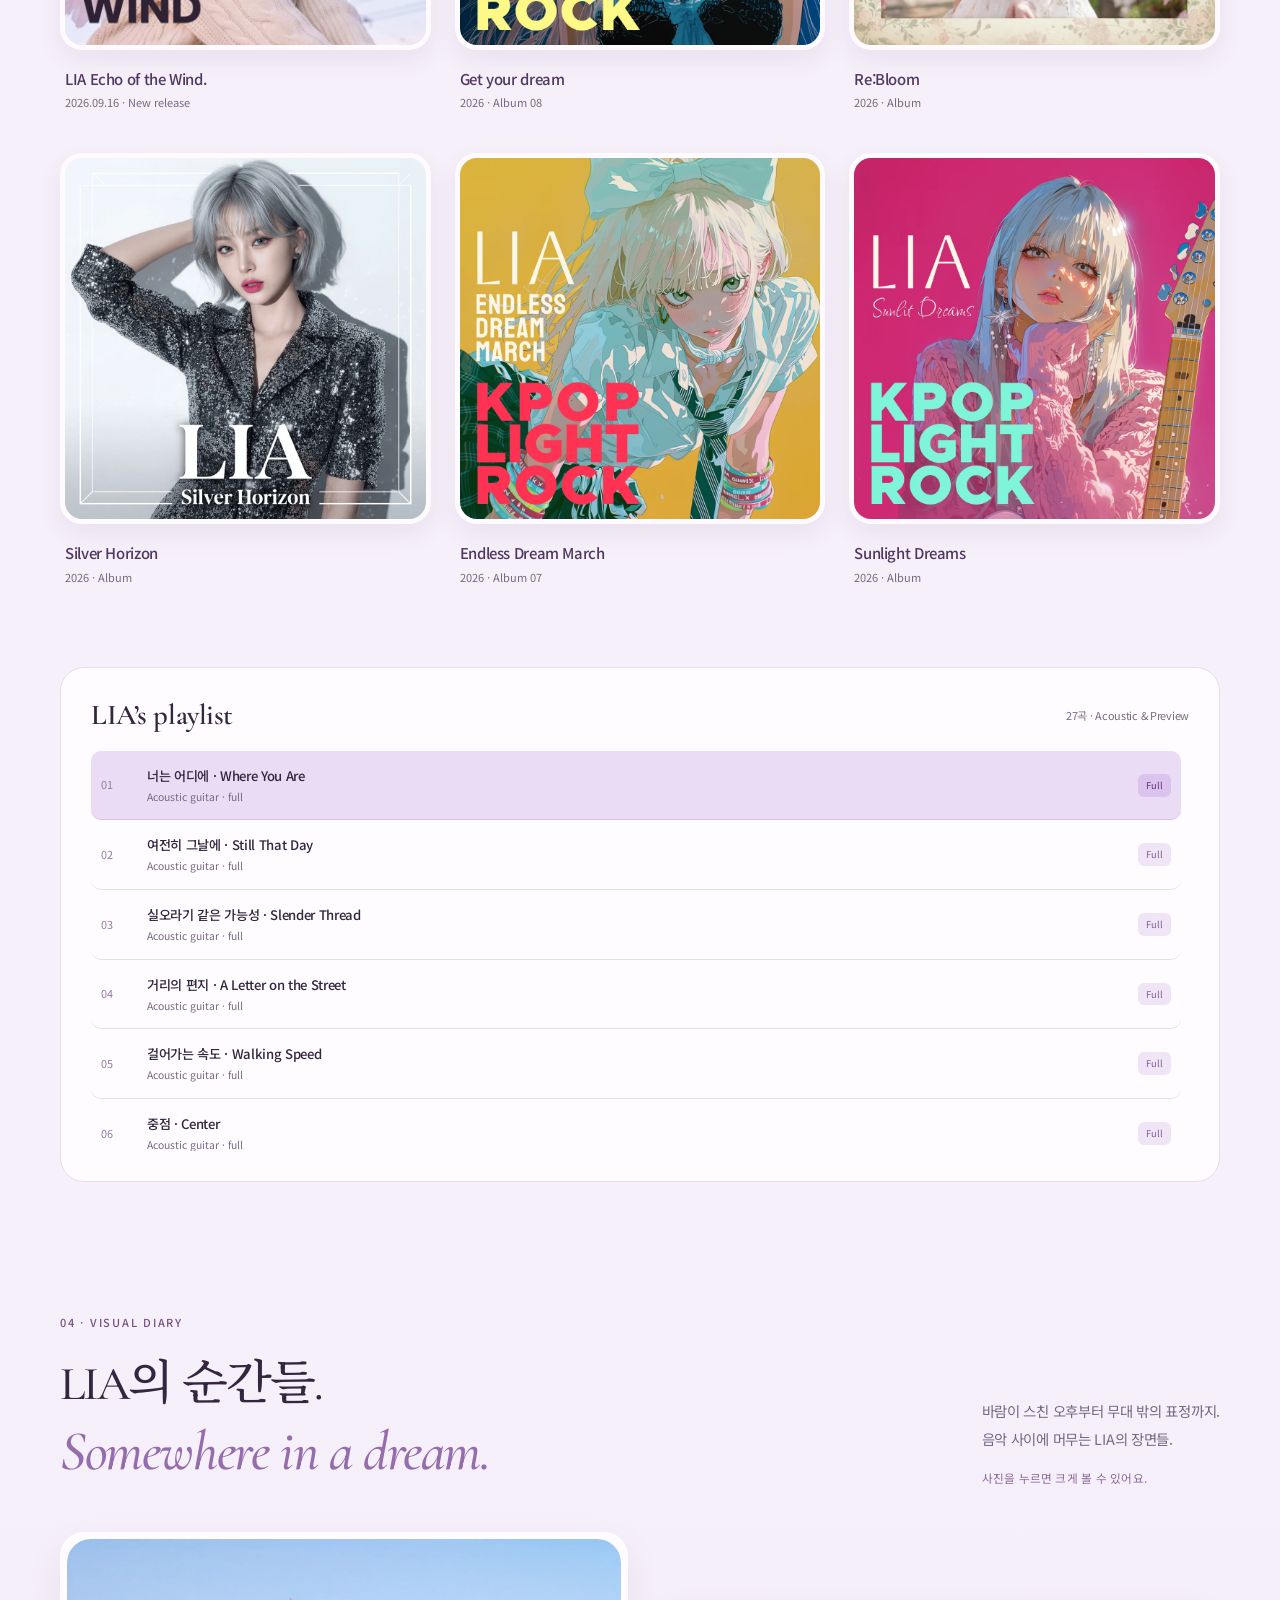
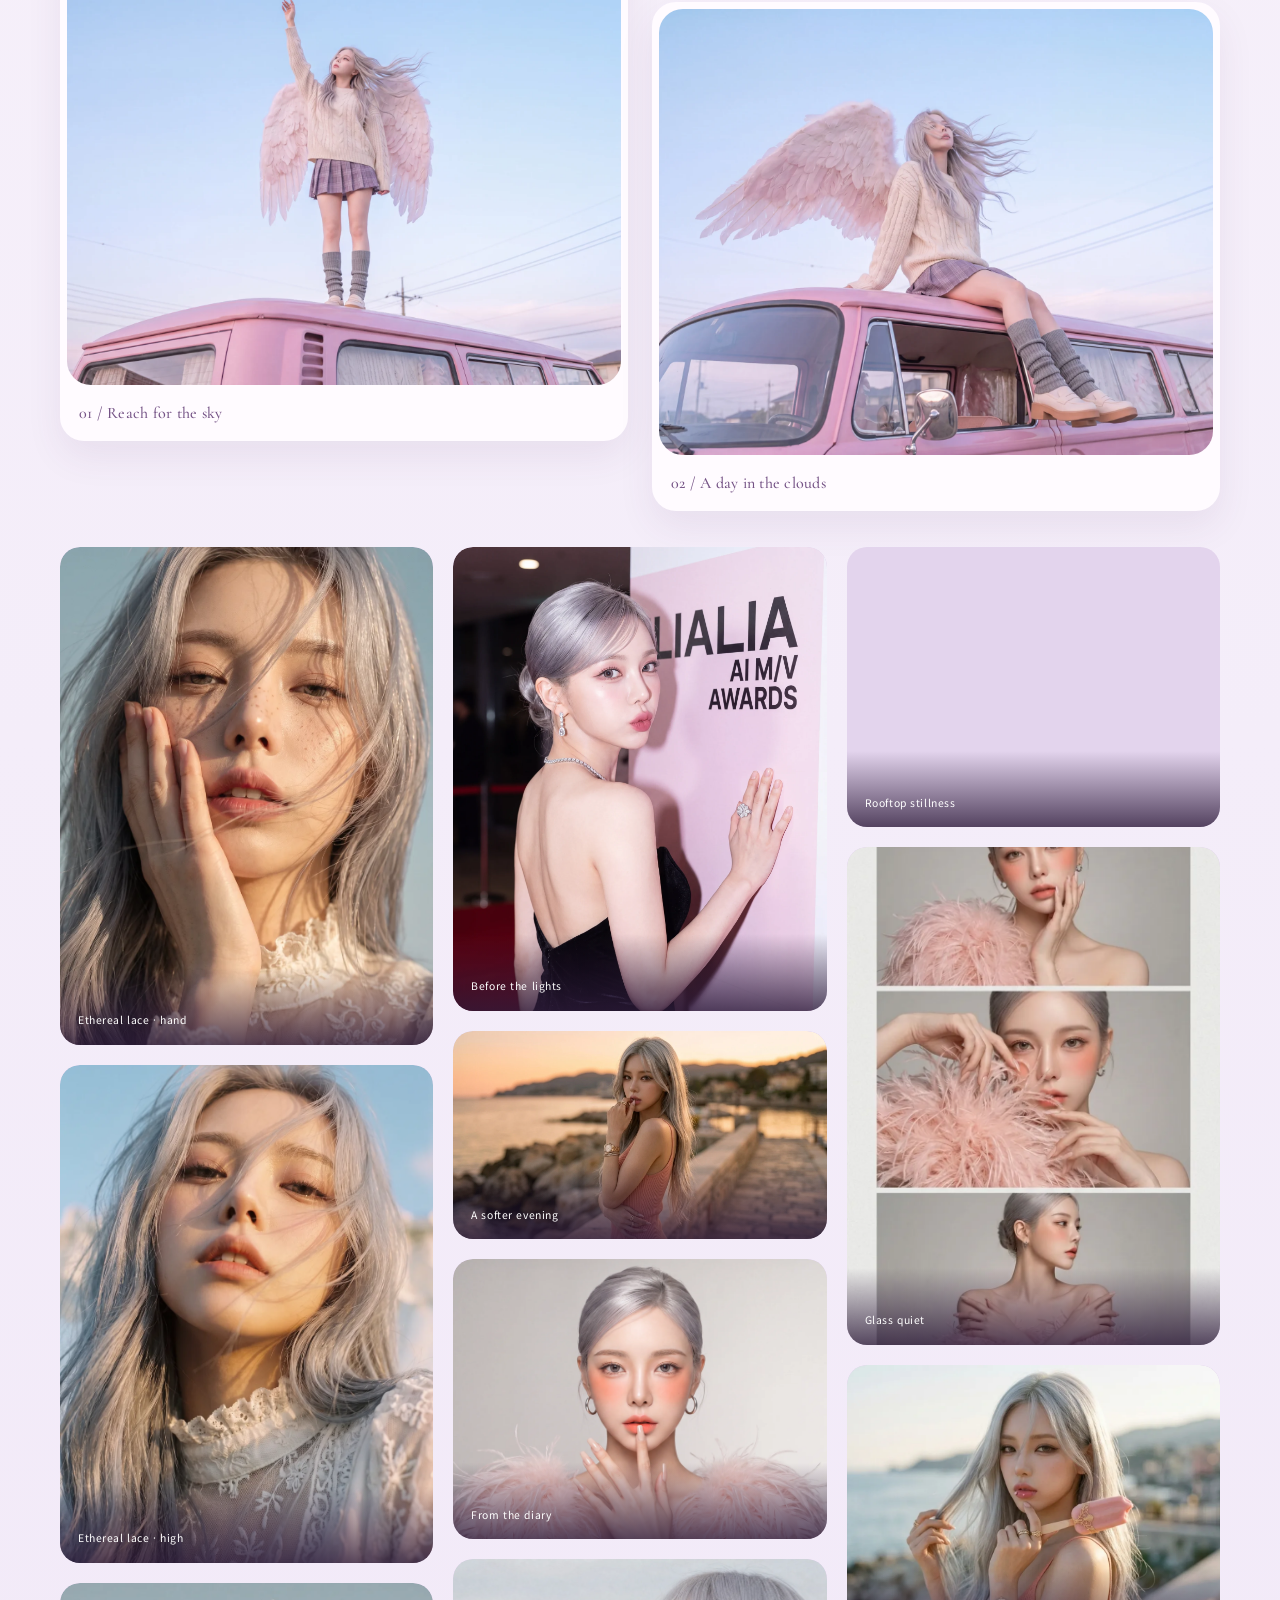
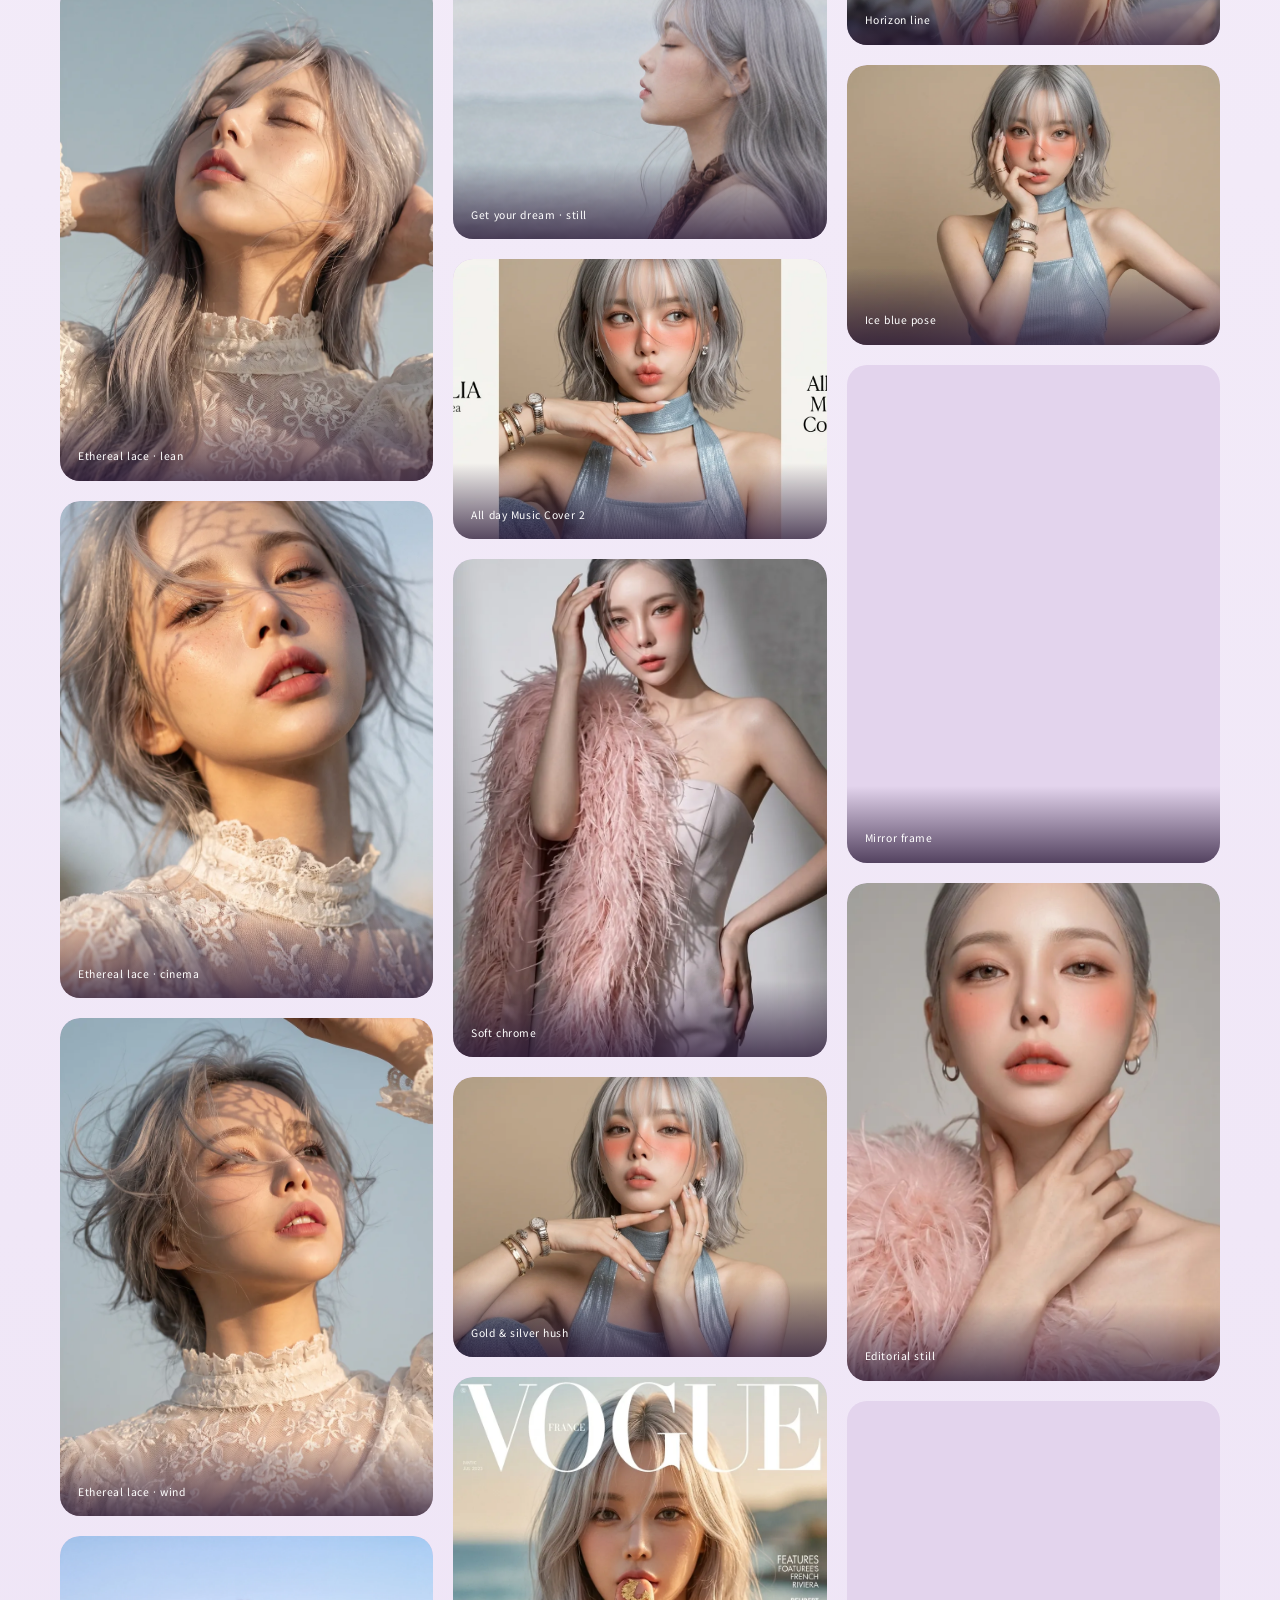
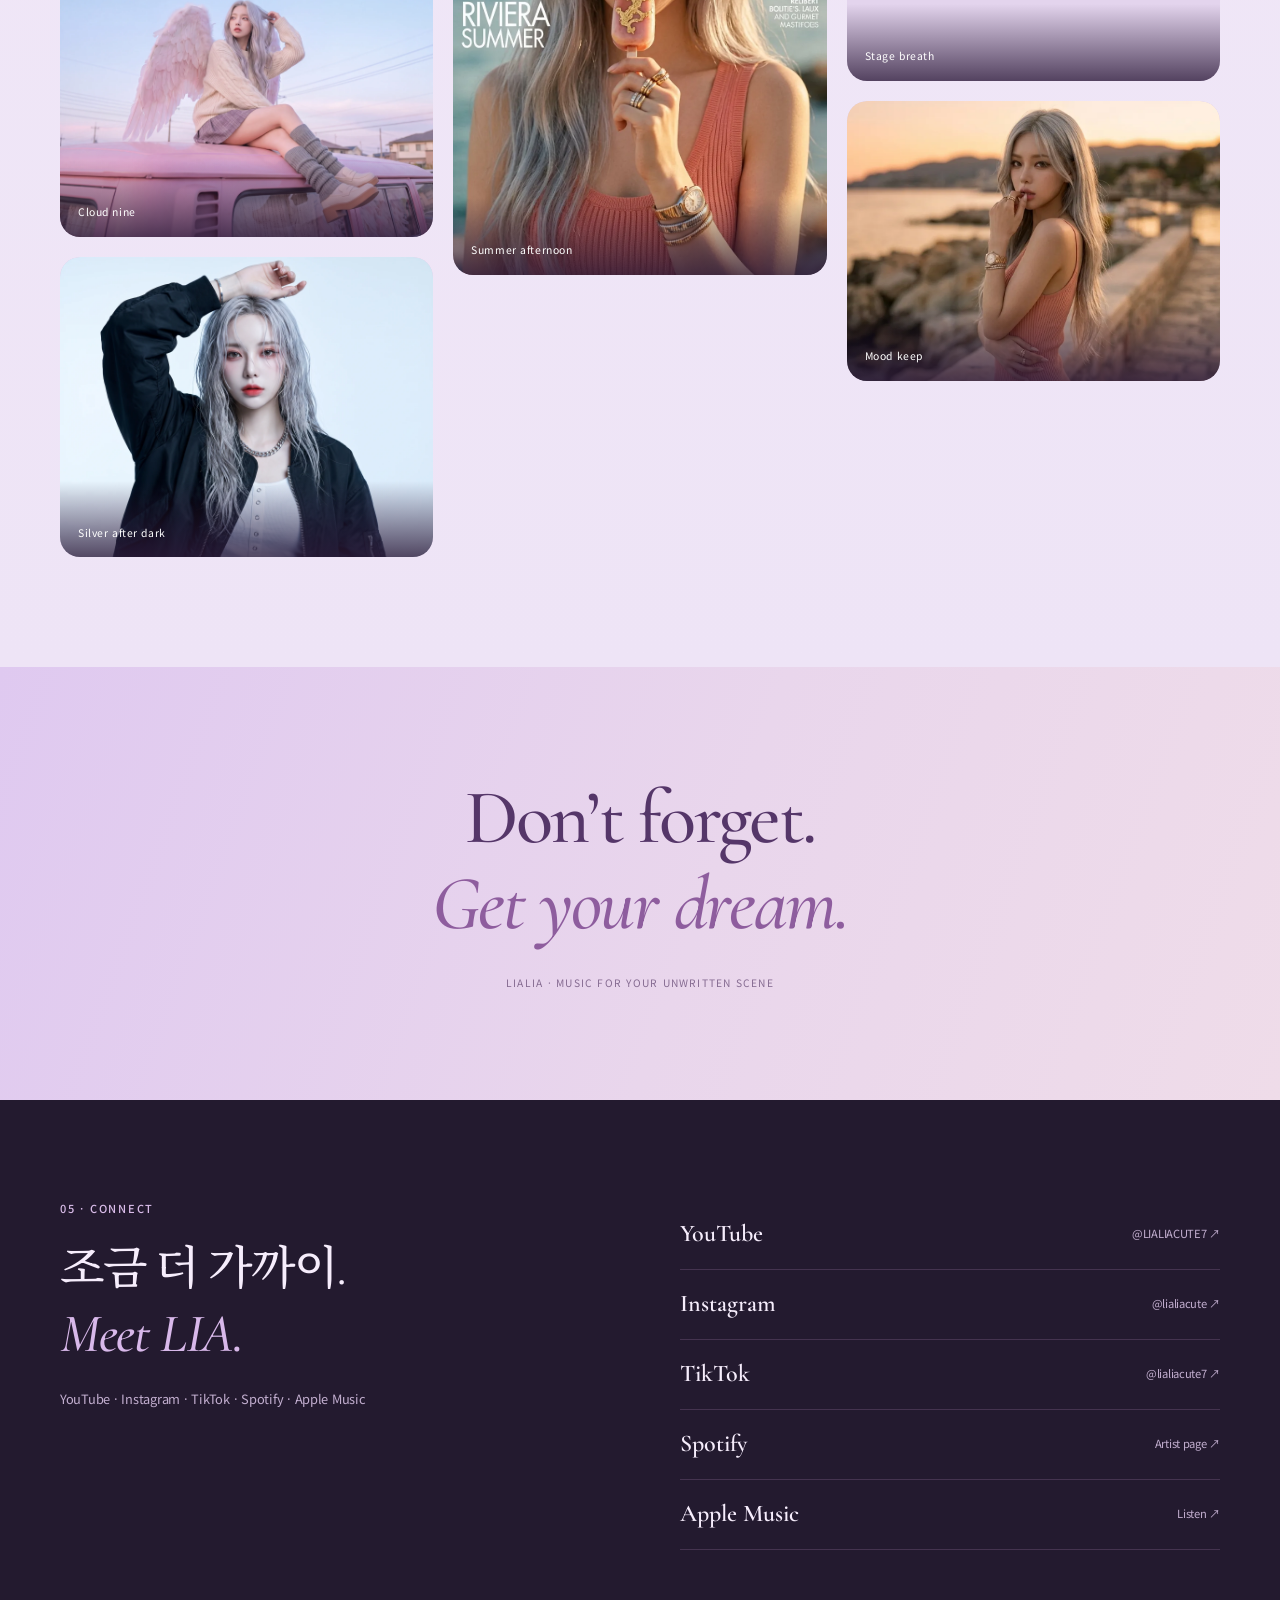
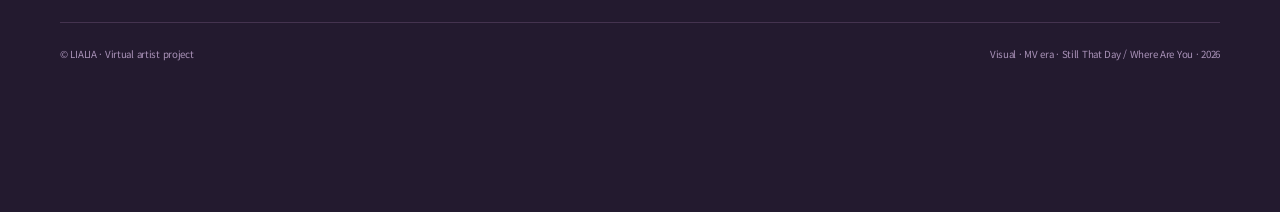
==== commit c3bb8e46: "Update LIALIA slogan and Still That Day Part I still - Slogan: 지치고 힘든 날, 가장 밝은 노래 (meta, hero, about" ====
--- a/index.html
+++ b/index.html
@@ -4,11 +4,11 @@
 <head>
 <meta charset="utf-8"/>
 <meta content="width=device-width,initial-scale=1" name="viewport"/>
-<meta content="LIALIA — AI 뮤직 채널. 울고 싶은 날, 가장 신나는 노래. K-Indie · Light Rock · Bright Sadness." name="description"/>
+<meta content="LIALIA — AI 뮤직 채널. 지치고 힘든 날, 가장 밝은 노래. K-Indie · Light Rock · Bright Sadness." name="description"/>
 <title>LIALIA — Music, Film &amp; Feeling</title>
 <link href="https://fonts.googleapis.com" rel="preconnect"/>
 <link crossorigin="" href="https://fonts.gstatic.com" rel="preconnect"/>
-<link href="https://fonts.googleapis.com/css2?family=Cormorant+Garamond:ital,wght@1,500&amp;display=swap" rel="stylesheet"/>
+<link href="https://fonts.googleapis.com/css2?family=Cormorant+Garamond:ital,wght@0,500;0,600;1,500&amp;family=Noto+Sans+KR:wght@400;500;600;700&amp;family=Noto+Serif+KR:wght@500&amp;display=swap" rel="stylesheet"/>
 <style>/* LIALIA artist page */
 :root{color-scheme:dark;--bg:#101113;--panel:#1b1c20;--ink:#f5f5f7;--muted:#b0b0b8;--silver:#d4d7dd;--accent:#bdd9ec;--coral:#b8d7e9;--line:rgba(255,255,255,.12);--max:1160px;--ease:cubic-bezier(.23,1,.32,1);font-family:-apple-system,BlinkMacSystemFont,"Segoe UI","Noto Sans KR",sans-serif;font-size:16px}
 *{box-sizing:border-box;margin:0;padding:0}
@@ -151,6 +151,43 @@
 @media(prefers-reduced-transparency:reduce){.nav{background:#faf5fe}.player-dock{background:#332341}.lightbox::backdrop{background:#20132c;backdrop-filter:none}}
 @media(prefers-contrast:more){.about,.music,.visual{--muted:#503a62;--line:#8b6b9f}.about-copy,.style-list li,.album .meta span,.feature .desc,.track small,.pl-item small{color:#523963}.nav{background:#fff;border-color:#65417d}.navlinks a{color:#493554}.navlinks a[aria-current]{background:#e8d9f4;color:#382247}}
 
+/* LIA editorial typography: expressive titles, quiet and readable controls. */
+:root{--font-ui:"Noto Sans KR",-apple-system,BlinkMacSystemFont,"Segoe UI",sans-serif;--font-display:"Cormorant Garamond","Noto Serif KR",Georgia,serif;--font-korean:"Noto Serif KR",Georgia,serif;font-family:var(--font-ui)}
+body{letter-spacing:-.018em}
+.logo{font-family:var(--font-display);font-size:1.35rem;font-weight:600;letter-spacing:.12em;line-height:1.2}
+.hero h1{font-family:var(--font-display);font-weight:500;letter-spacing:-.025em;line-height:1.04;margin-left:-.025em}
+.hero-tag{font-family:var(--font-korean);font-weight:500;letter-spacing:-.035em;line-height:1.8}
+.hero-tag small{font-family:var(--font-ui);font-weight:400;letter-spacing:.02em}
+.about h2,.films-intro h2,.music h2,.visual h2,.connect h2{font-family:var(--font-display);font-weight:500;letter-spacing:-.04em;line-height:1.42;word-break:keep-all;overflow-wrap:break-word}
+.about h2{font-size:clamp(1.8rem,3vw,2.65rem)}
+.films-intro h2{font-size:clamp(2rem,3.6vw,3.2rem)}
+.music h2,.visual h2{font-size:clamp(2rem,3.7vw,3.35rem)}
+.connect h2{font-size:clamp(1.85rem,3.6vw,3.2rem)}
+.music h2 i,.visual h2 i,.connect h2 i{font-family:var(--font-display);font-style:italic;font-weight:500;font-size:1.18em;letter-spacing:-.025em;line-height:1.15}
+.about-quote{font-family:var(--font-korean);font-weight:500;line-height:1.8;letter-spacing:-.04em}
+.feature h3,.latest-release h3{font-family:var(--font-display);font-weight:500;letter-spacing:-.035em;line-height:1.08}
+.mv-body h3{font-family:var(--font-korean);font-weight:500;letter-spacing:-.035em;line-height:1.55}
+.pl-head h3{font-family:var(--font-display);font-size:1.8rem;font-weight:600;letter-spacing:-.015em;line-height:1.2}
+.quote p,.quote p i{font-family:var(--font-display);font-weight:500;letter-spacing:-.03em;line-height:1.12}
+.kicker,.eyebrow,.badge,.ep{font-weight:500;letter-spacing:.16em}
+.navlinks a,.nav-cta,.btn,.release-listen,.spotify-link{font-weight:500;letter-spacing:.01em}
+.about-copy,.lead,.feature .desc,.mv-body p,.films-story p{line-height:1.95;letter-spacing:-.02em}
+.track strong,.pl-item b,.album .meta b,.player-dock strong{font-weight:500;letter-spacing:-.025em;line-height:1.6}
+.track small,.pl-item small,.album .meta span,.player-dock small{letter-spacing:0;line-height:1.6}
+.track .num,.pl-item .n,.time{font-variant-numeric:tabular-nums}
+.social b{font-family:var(--font-display);font-size:1.5rem;font-weight:600;letter-spacing:0}
+.echo-story figcaption,.visual-feature .shot figcaption{font-family:var(--font-display);font-size:1rem;font-weight:500;letter-spacing:.015em;line-height:1.4}
+@media(max-width:760px){
+  .logo{font-size:1.2rem}
+  .hero-tag{font-size:1.05rem}
+  .about h2{font-size:clamp(1.7rem,6.7vw,2.3rem)}
+  .films-intro h2,.music h2,.visual h2{font-size:clamp(1.85rem,7vw,2.75rem)}
+  .connect h2{font-size:clamp(1.65rem,6.6vw,2.65rem)}
+  .feature h3{font-size:clamp(2.7rem,10vw,3.4rem)}
+  .latest-release h3{font-size:clamp(2.5rem,10vw,3.4rem)}
+  .echo-story figcaption,.visual-feature .shot figcaption{font-size:.85rem}
+}
+
 </style>
 <meta content="#eee7f5" name="theme-color"/><link href="data:image/svg+xml,%3Csvg xmlns=%27http://www.w3.org/2000/svg%27 viewBox=%270 0 64 64%27%3E%3Crect width=%2764%27 height=%2764%27 rx=%2716%27 fill=%27%235b3d70%27/%3E%3Cpath d=%27M20 15h8v32h18v7H20z%27 fill=%27%23ead5f5%27/%3E%3C/svg%3E" rel="icon" type="image/svg+xml"/></head>
 <body class=""><a class="skip-link" href="#main">본문으로 건너뛰기</a>
@@ -180,7 +217,7 @@
 <div class="eyebrow">LIALIA · AI Music &amp; Film · Seoul</div>
 <h1>LIALIA<span style="color:#bcd8e9">.</span></h1>
 <div class="hero-row">
-<p class="hero-tag">울고 싶은 날,<br/>가장 신나는 노래.<small>K-Indie · Light Rock · Bright Sadness</small></p>
+<p class="hero-tag">지치고 힘든 날,<br/>가장 밝은 노래.<small>K-Indie · Light Rock · Bright Sadness</small></p>
 <div class="hero-actions"><button class="btn btn-primary" id="heroListen" type="button"><span aria-hidden="true">▶</span> 너는 어디에 듣기</button><a class="btn btn-ghost" href="#films">뮤직 필름 보기 <span aria-hidden="true">↗</span></a></div>
 </div>
 </div>
@@ -196,7 +233,7 @@
 <div class="reveal">
 <div class="kicker">01 · About LIA</div>
 <h2>음악이 된 마음.<br/><i>이야기가 된 LIA.</i></h2>
-<p class="about-quote">“울고 싶은 날,<br/><em>가장 신나는 노래</em>”</p>
+<p class="about-quote">“지치고 힘든 날,<br/><em>가장 밝은 노래</em>”</p>
 <div class="about-copy">
 <p class="tagline">YouTube · @LIALIACUTE7</p>
 <p>AI 뮤직 채널 <b>LIALIA</b> 입니다.<br/>
@@ -234,7 +271,7 @@
 <div class="films-pair">
 <article class="mv-card reveal">
 <div class="yt">
-<img alt="여전히 그날에 — music film still" class="yt-thumb" decoding="async" height="1012" loading="lazy" src="assets/mv_std_01.webp" width="1800"/>
+<img alt="여전히 그날에 — music film still" class="yt-thumb" decoding="async" height="897" loading="lazy" src="assets/mv_std_01.webp?v=3" width="1600"/>
 <div aria-hidden="true" class="yt-play"><span>▶</span></div>
 <a aria-label="여전히 그날에 유튜브에서 보기" class="yt-hit" href="https://youtu.be/BOgn50IJ5qc" rel="noopener" target="_blank"></a>
 </div>
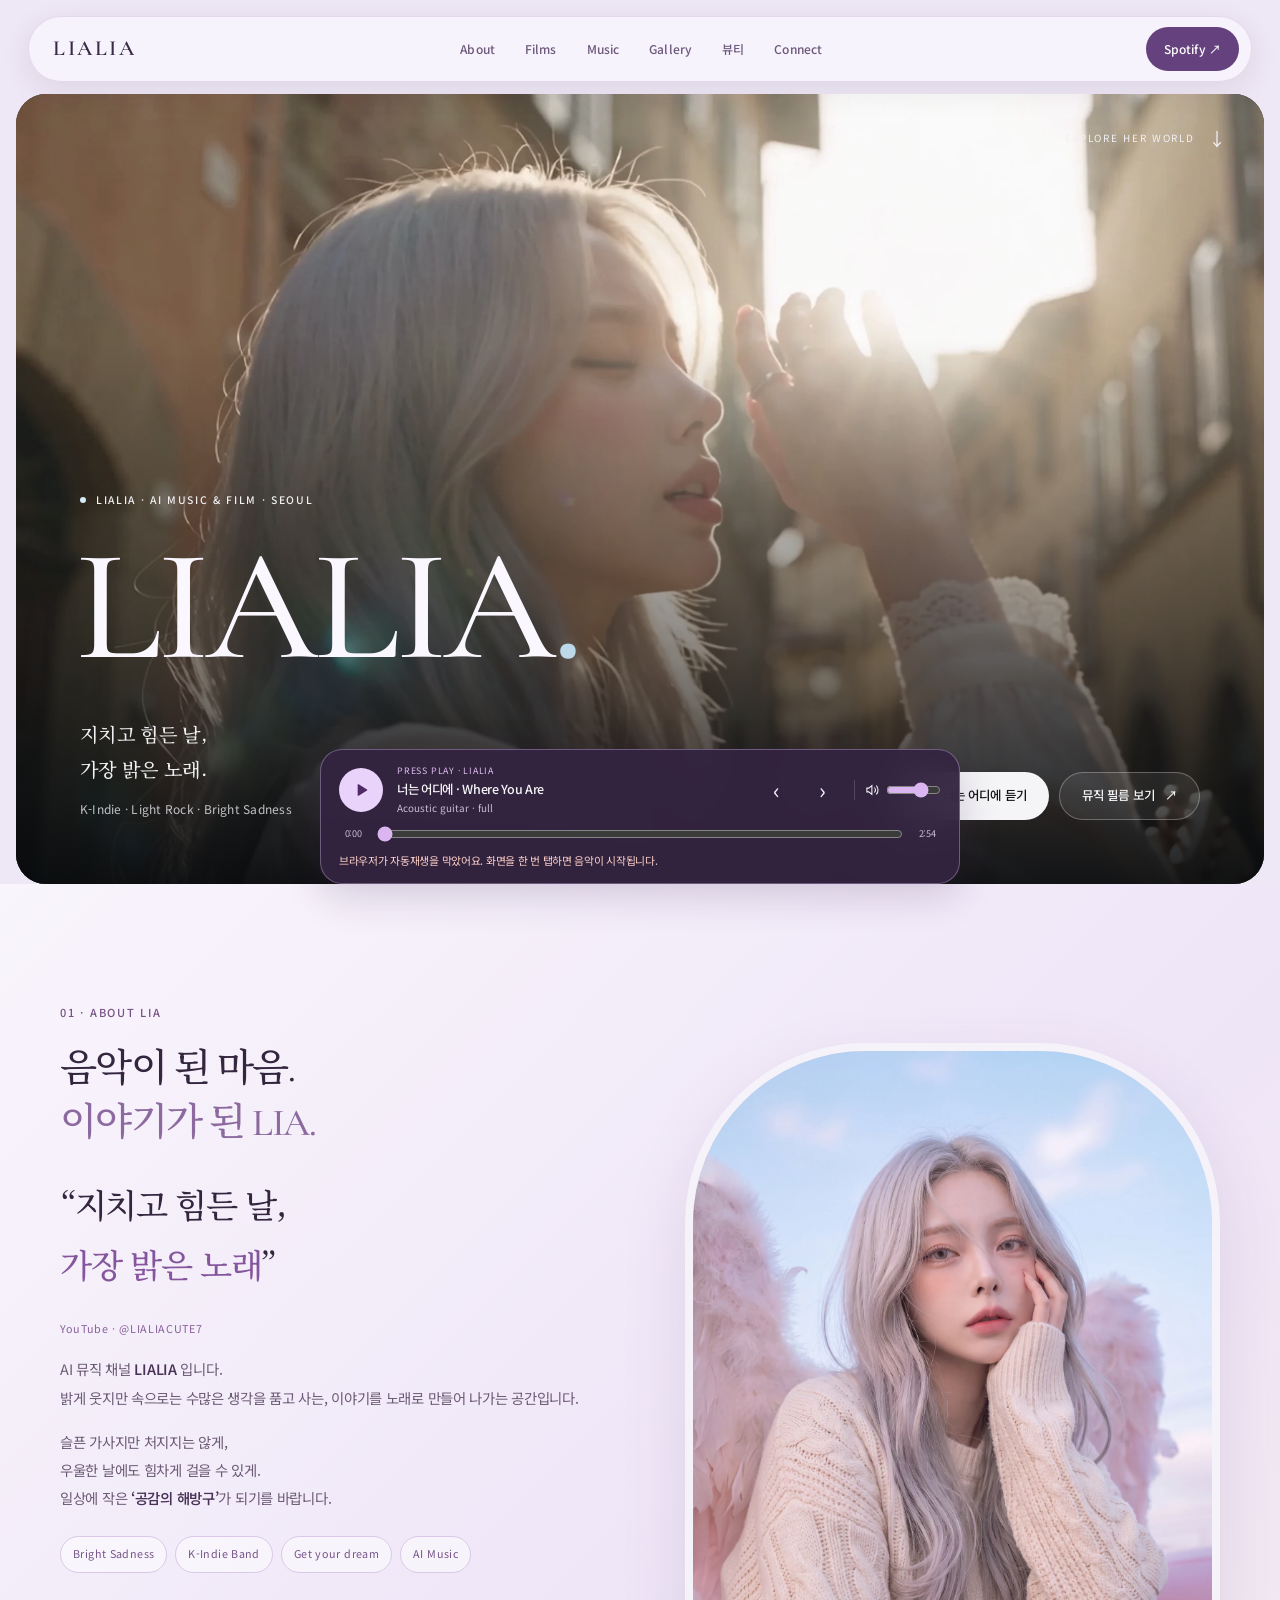
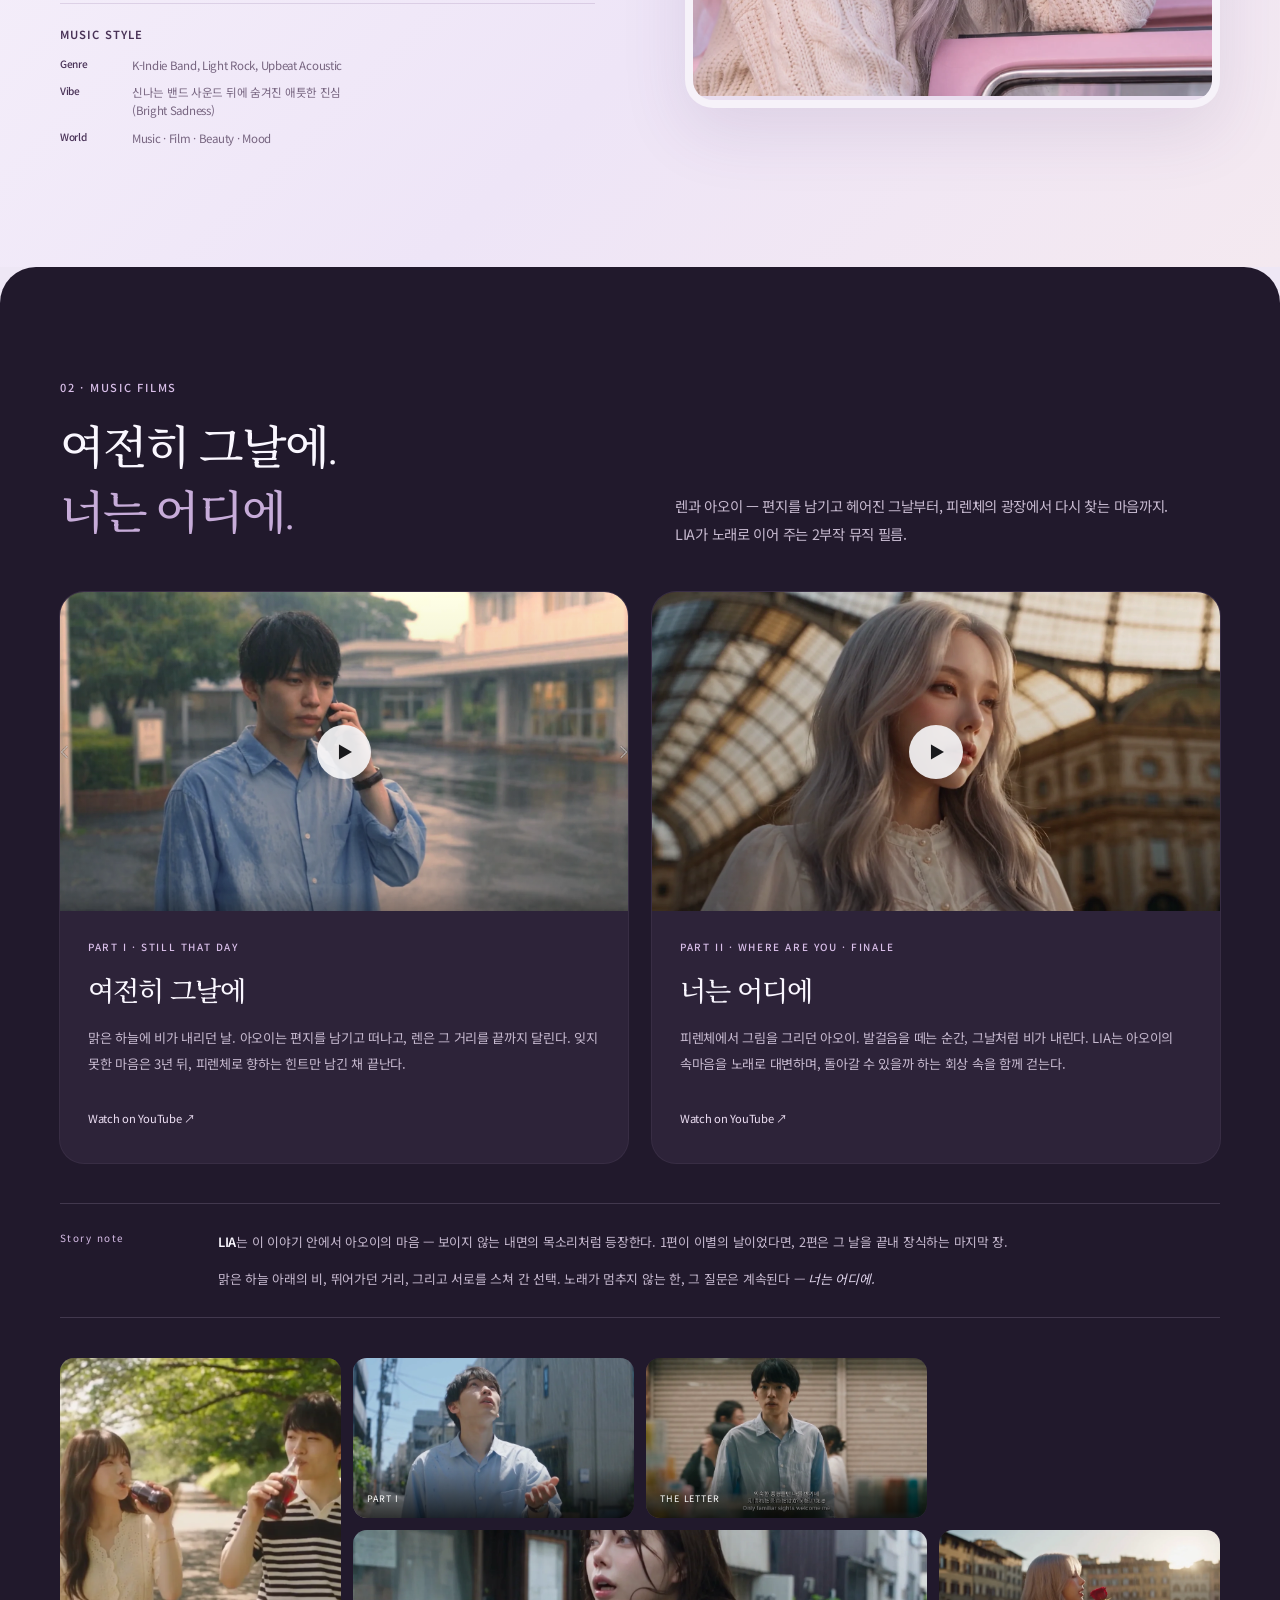
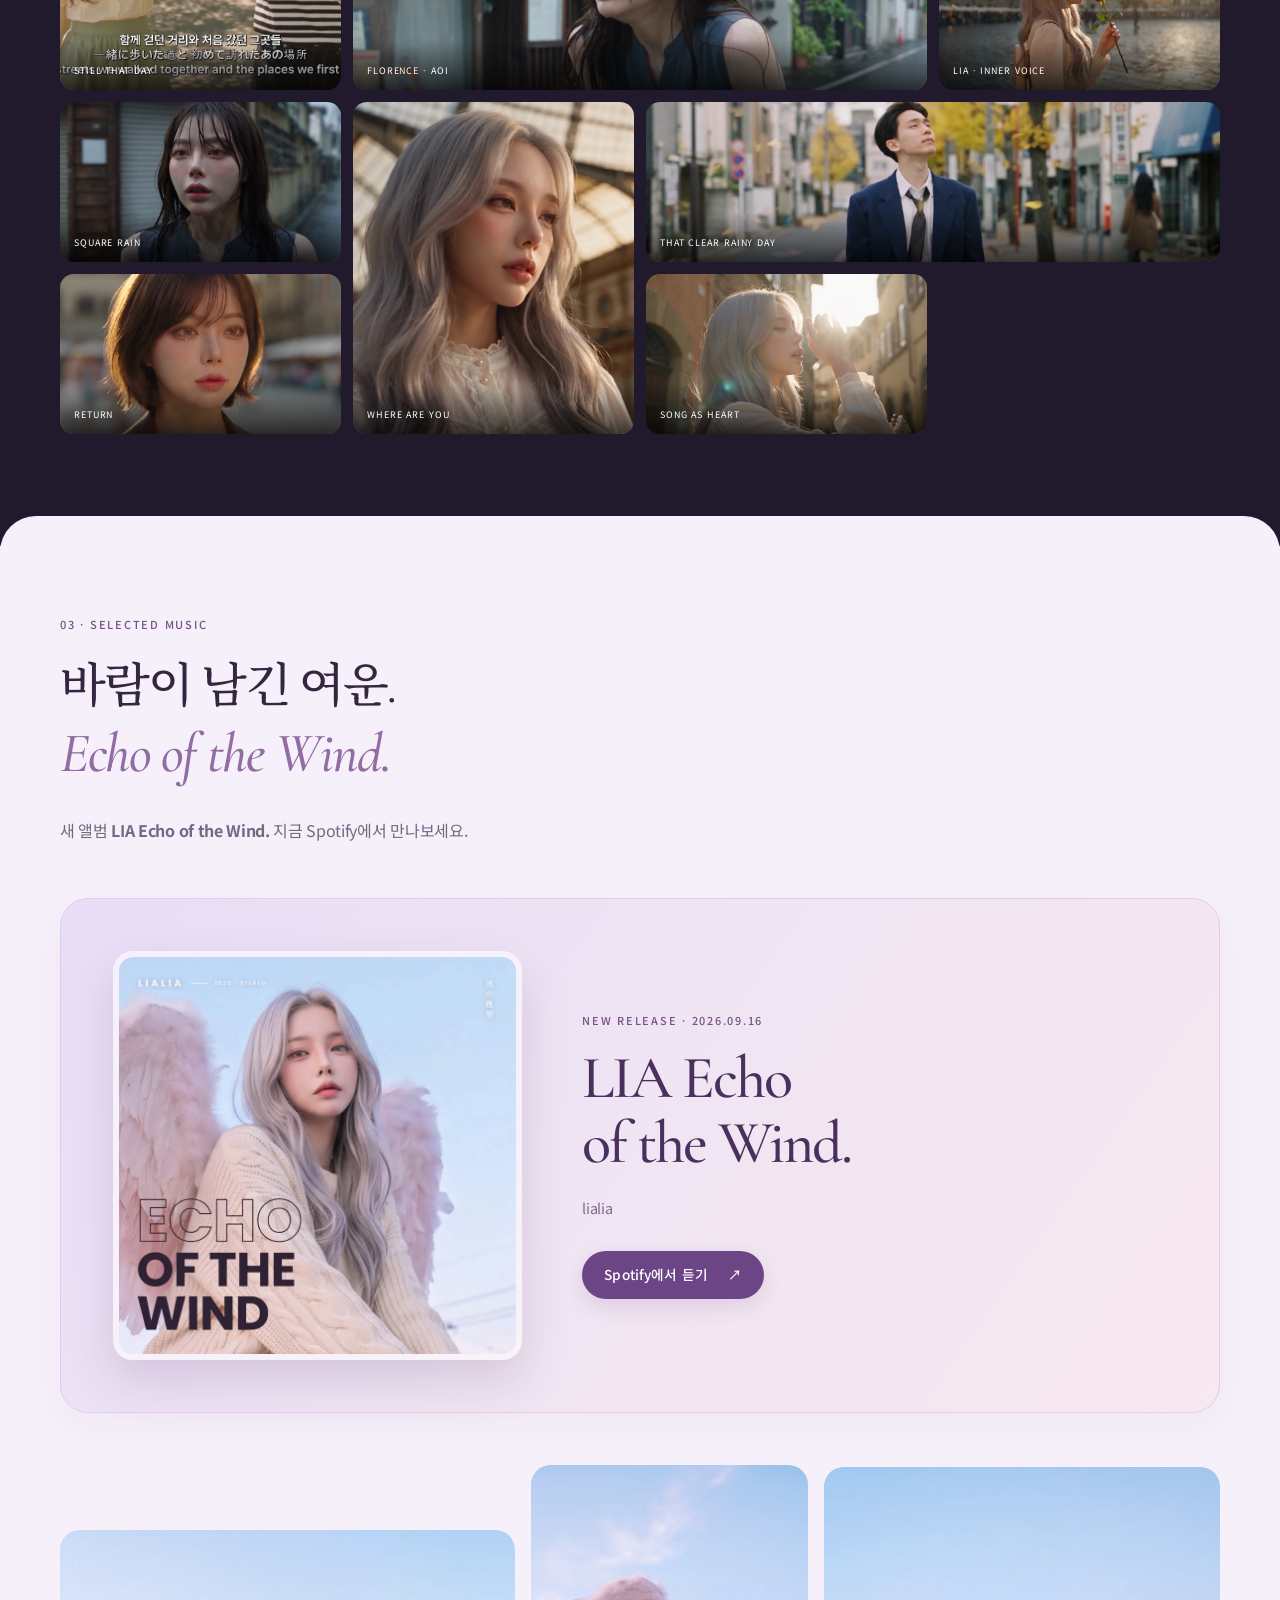
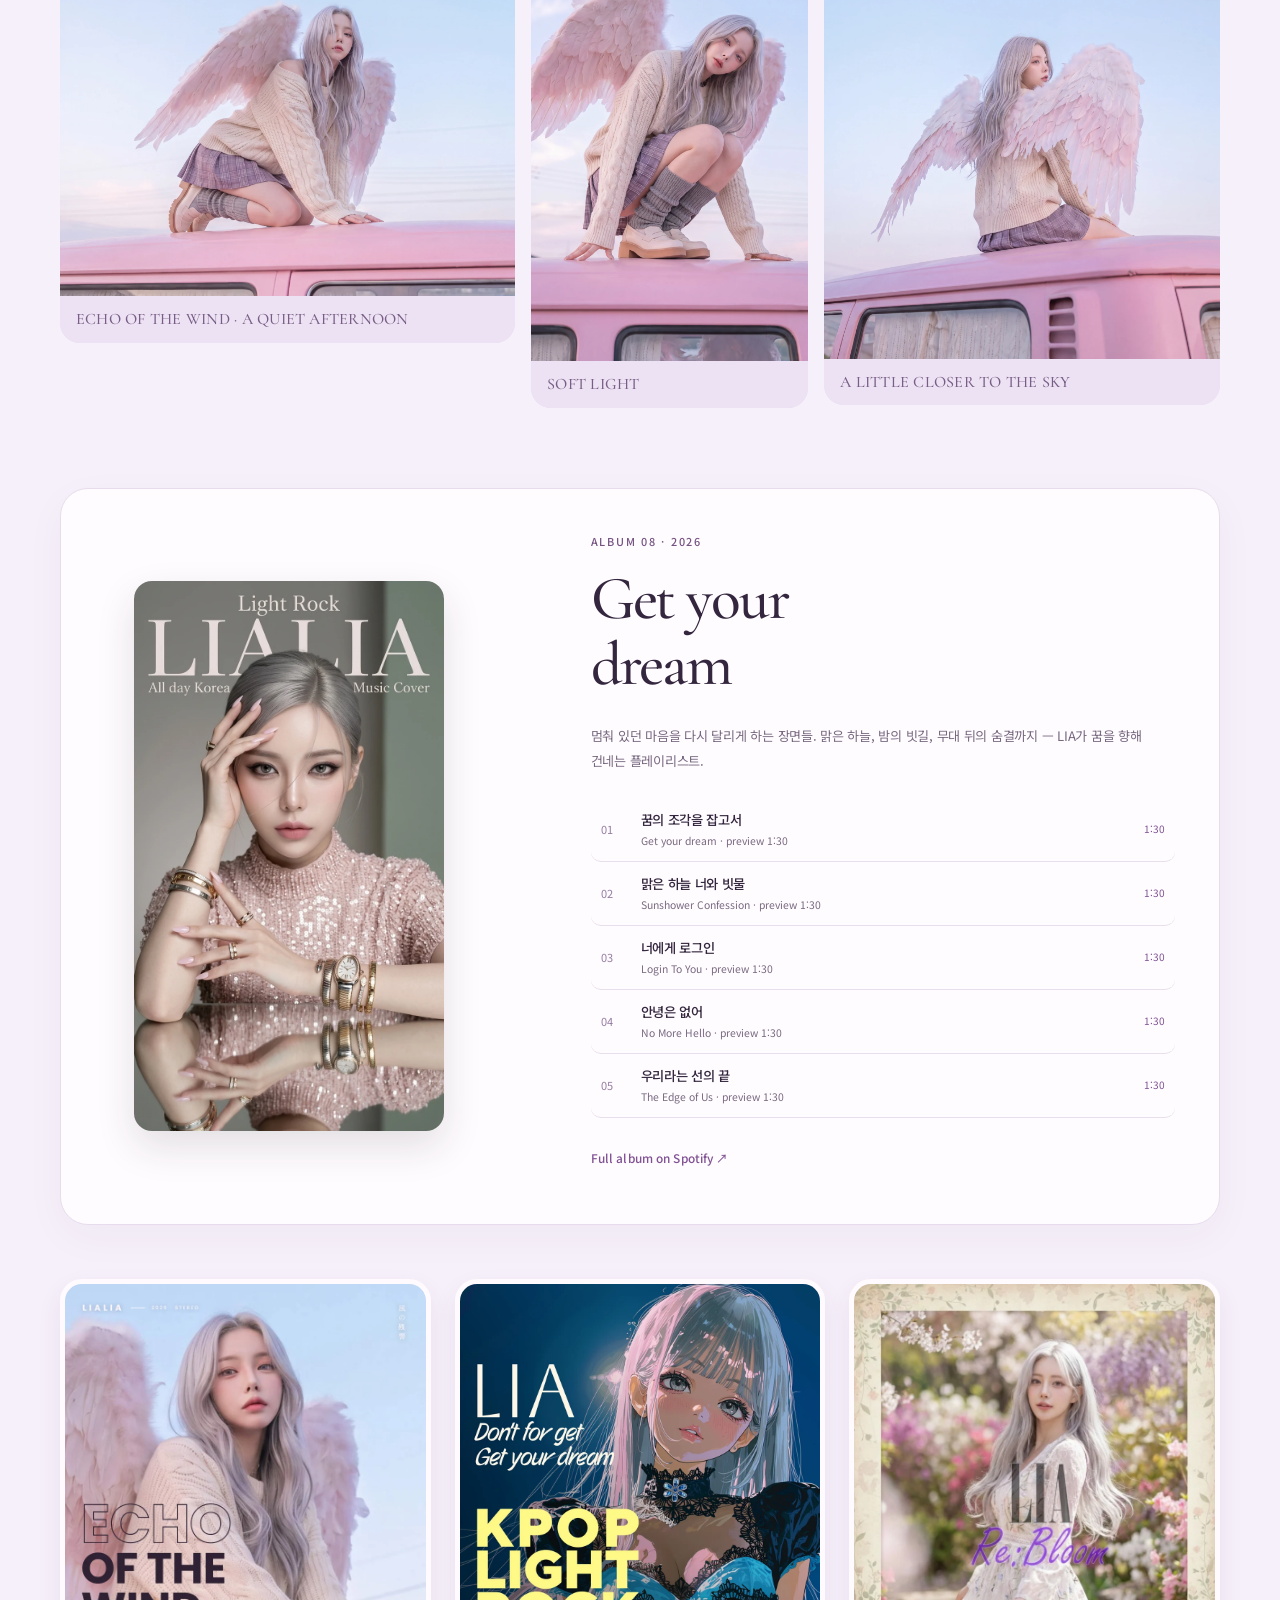
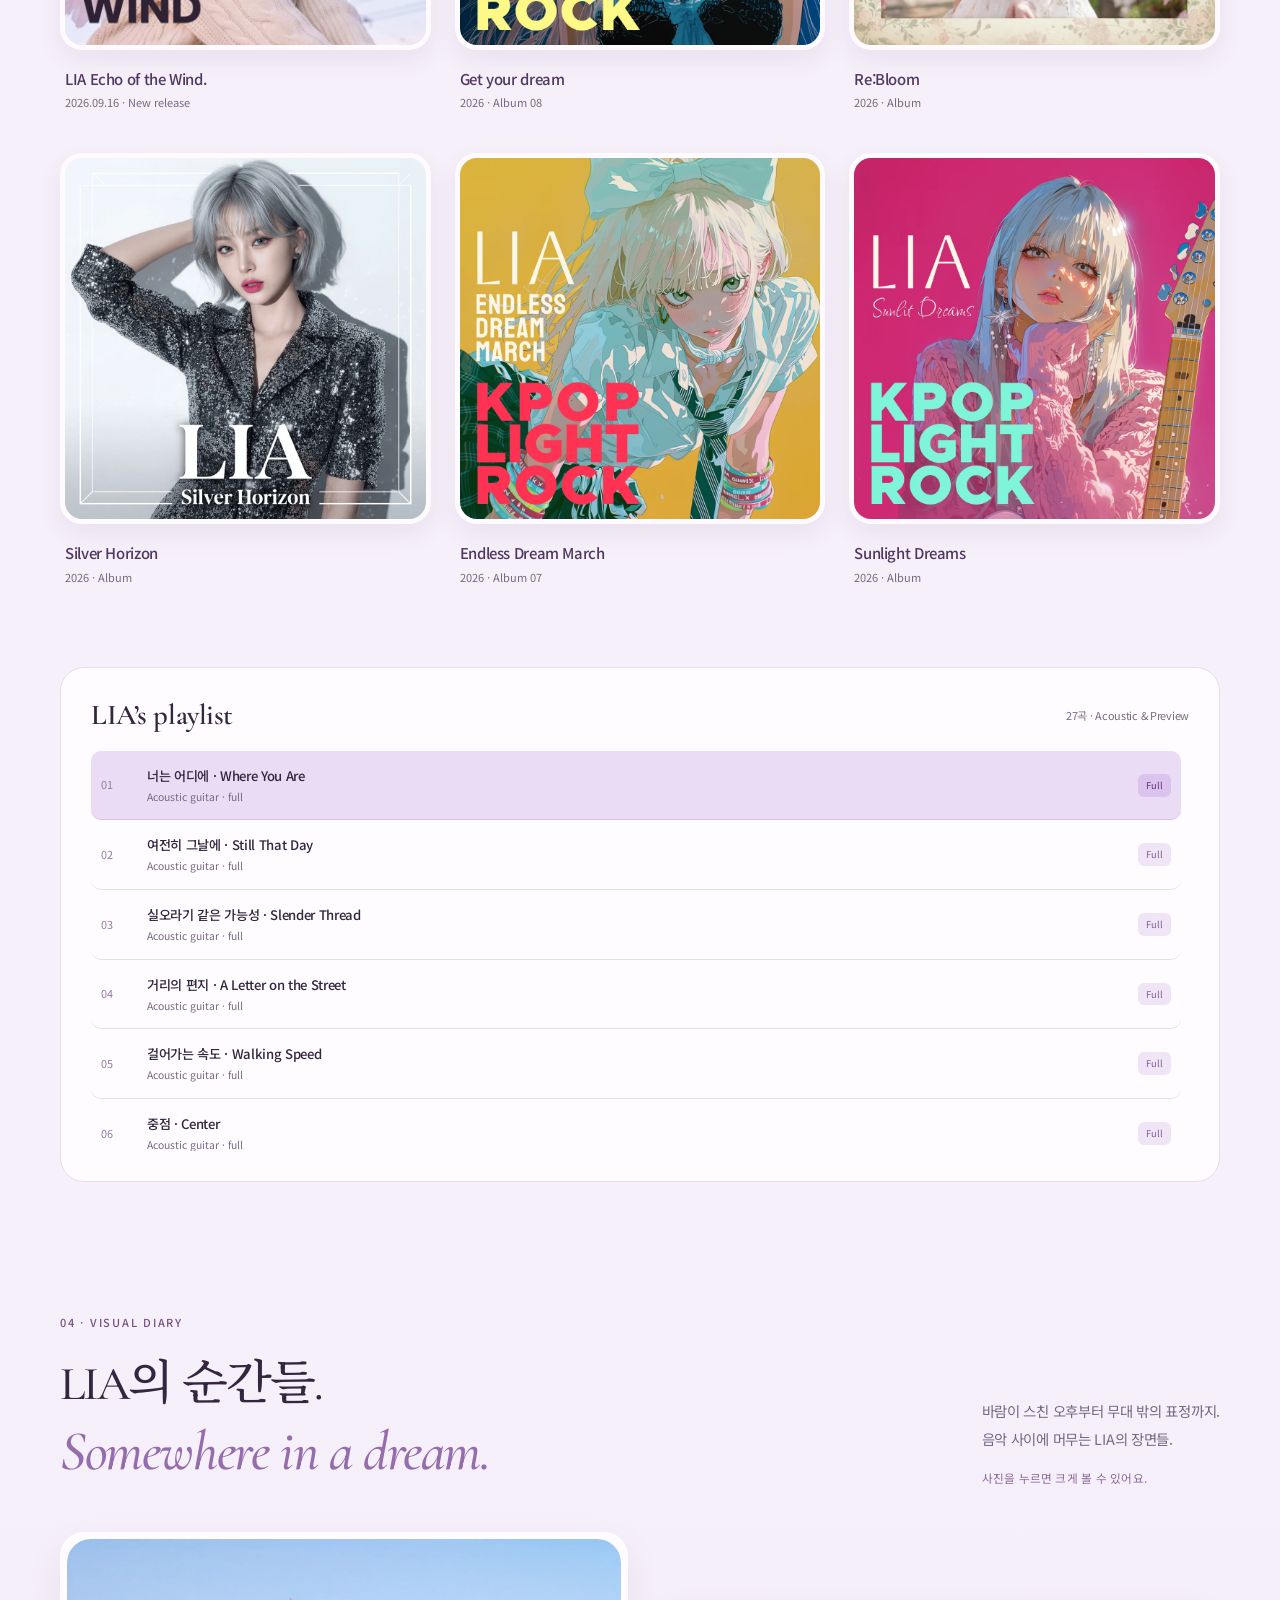
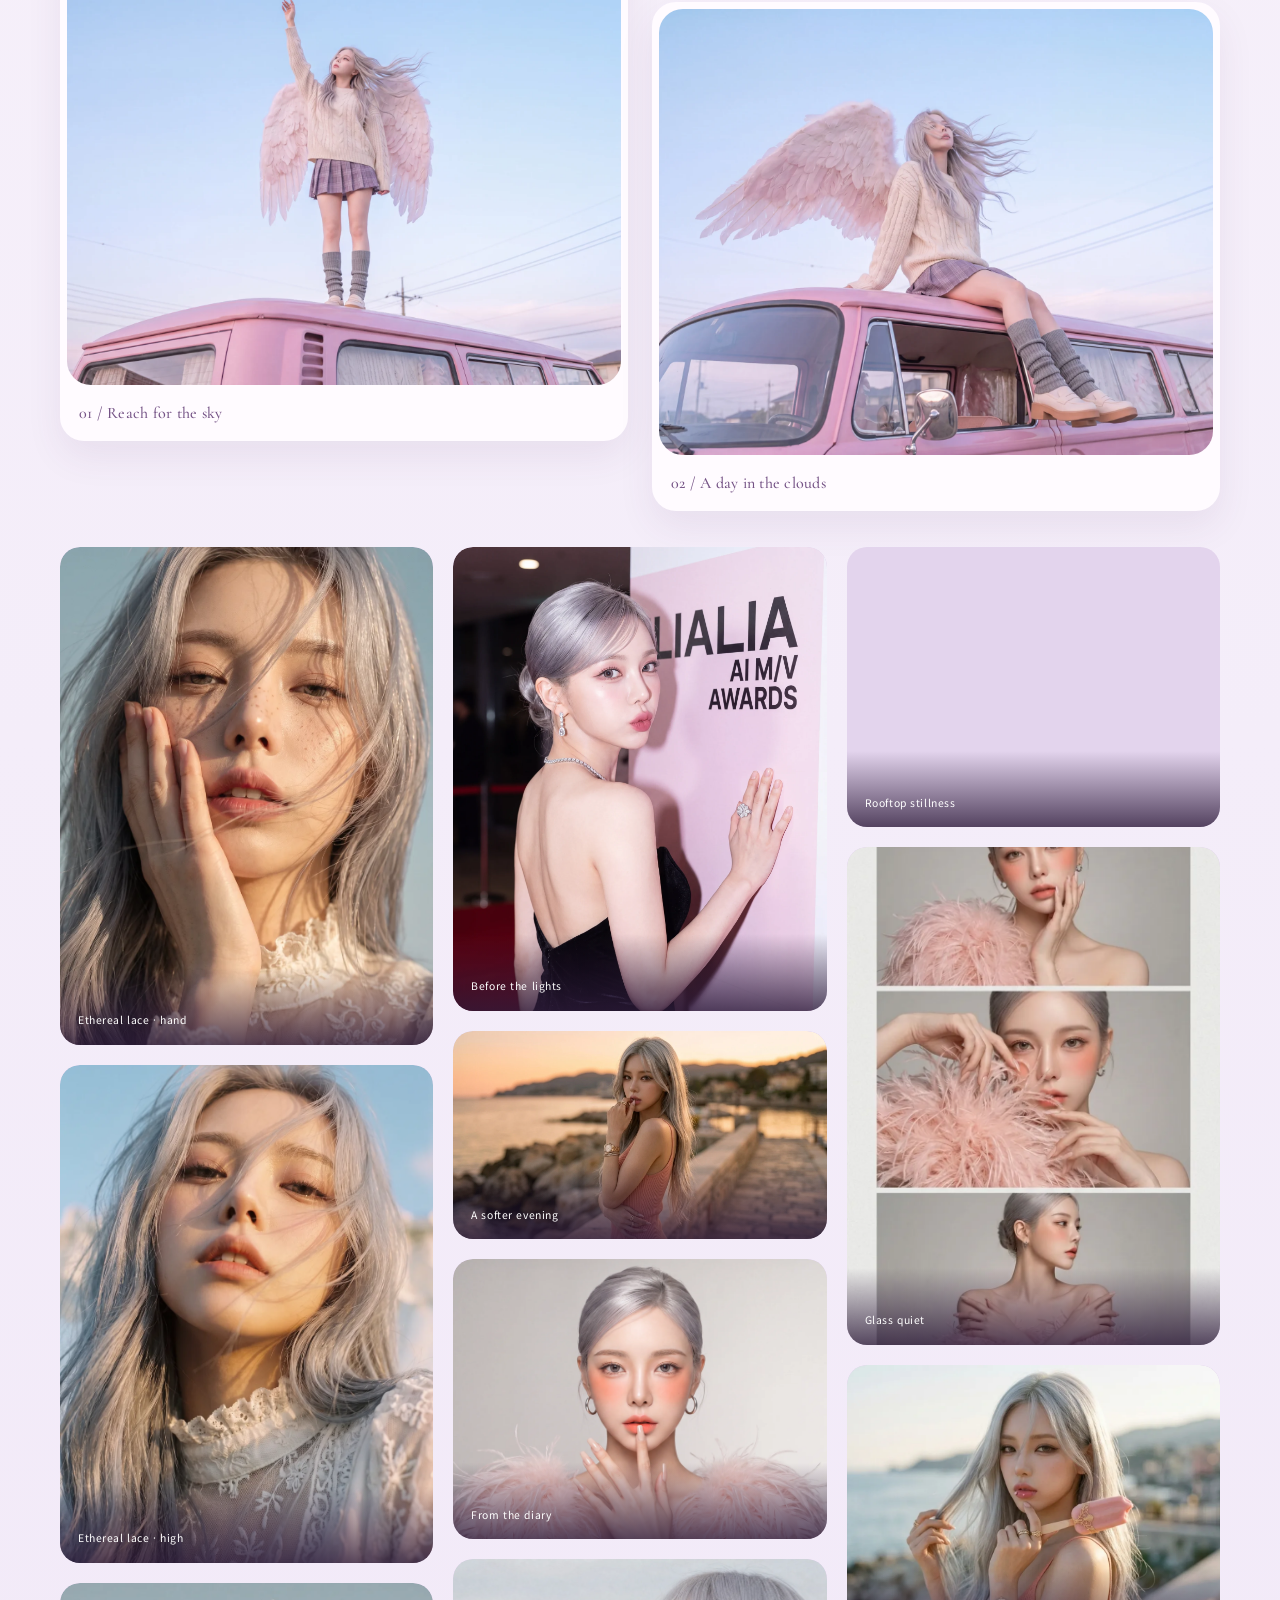
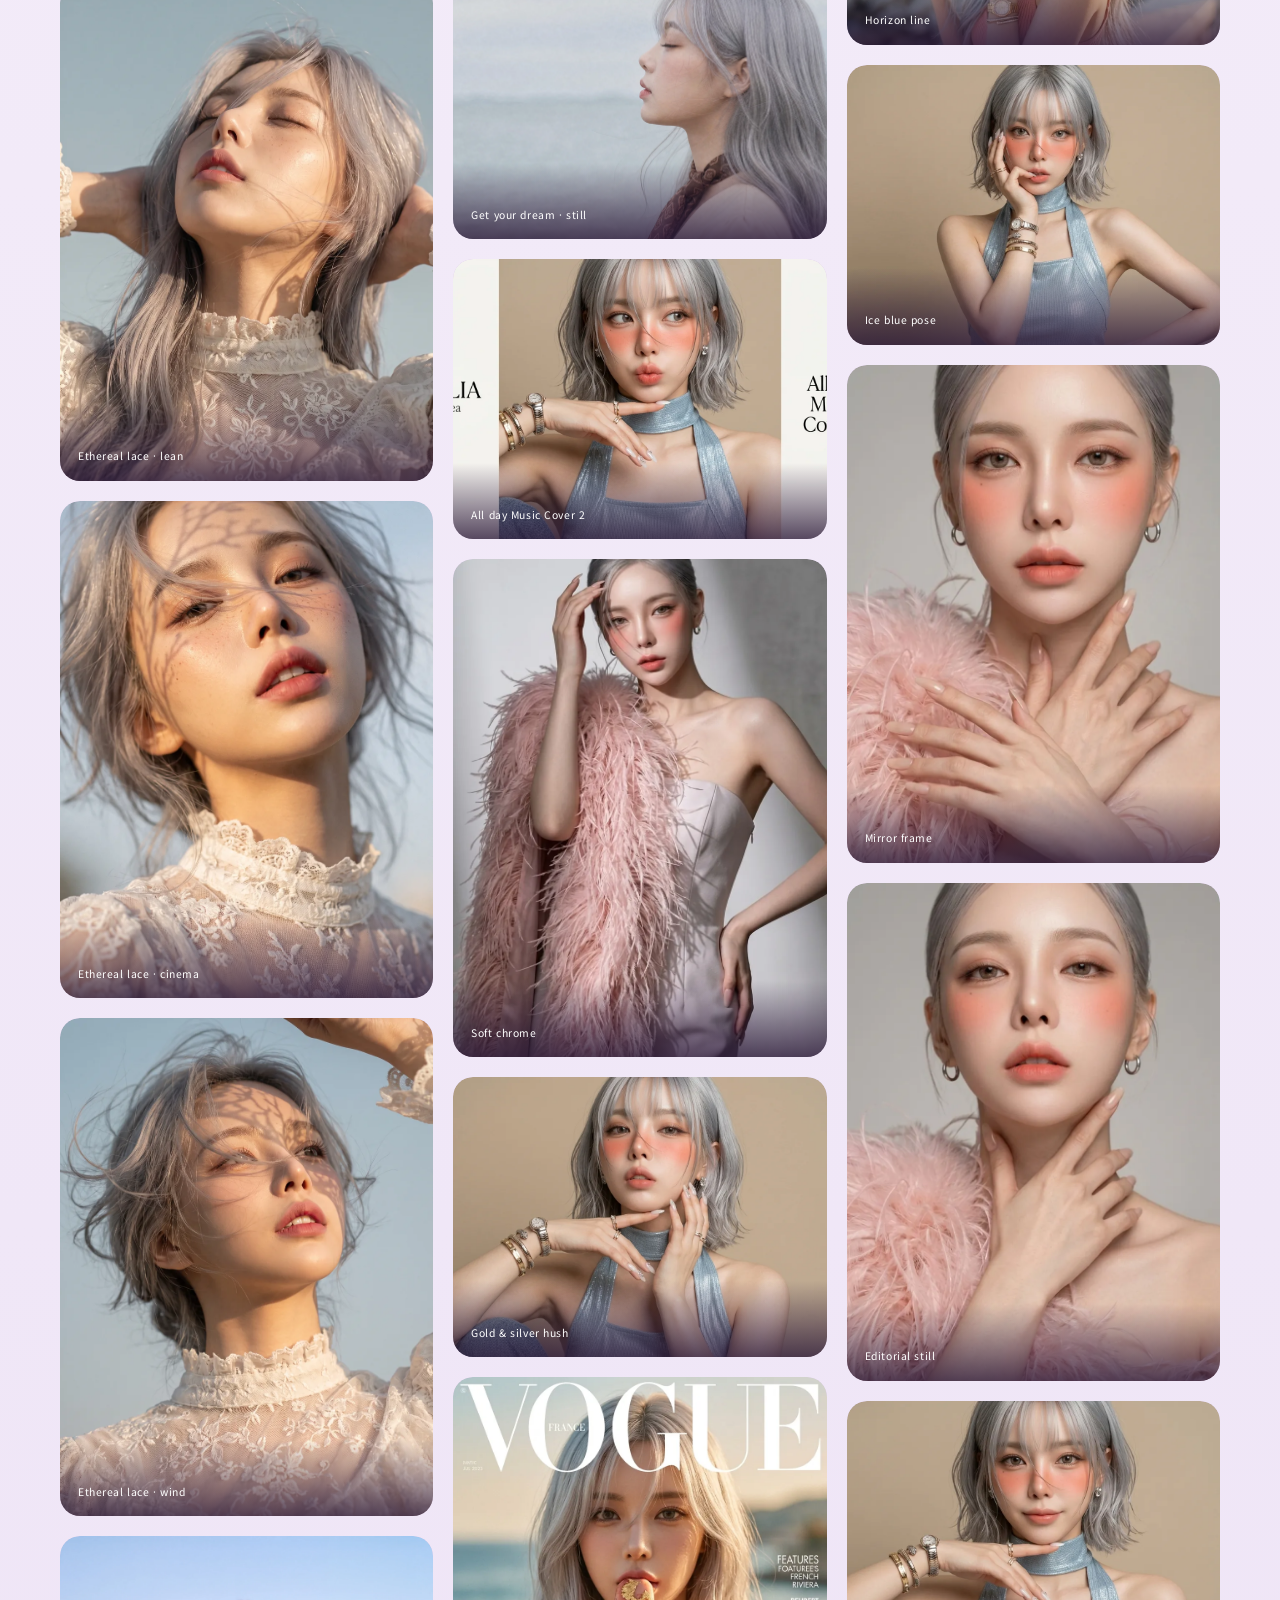
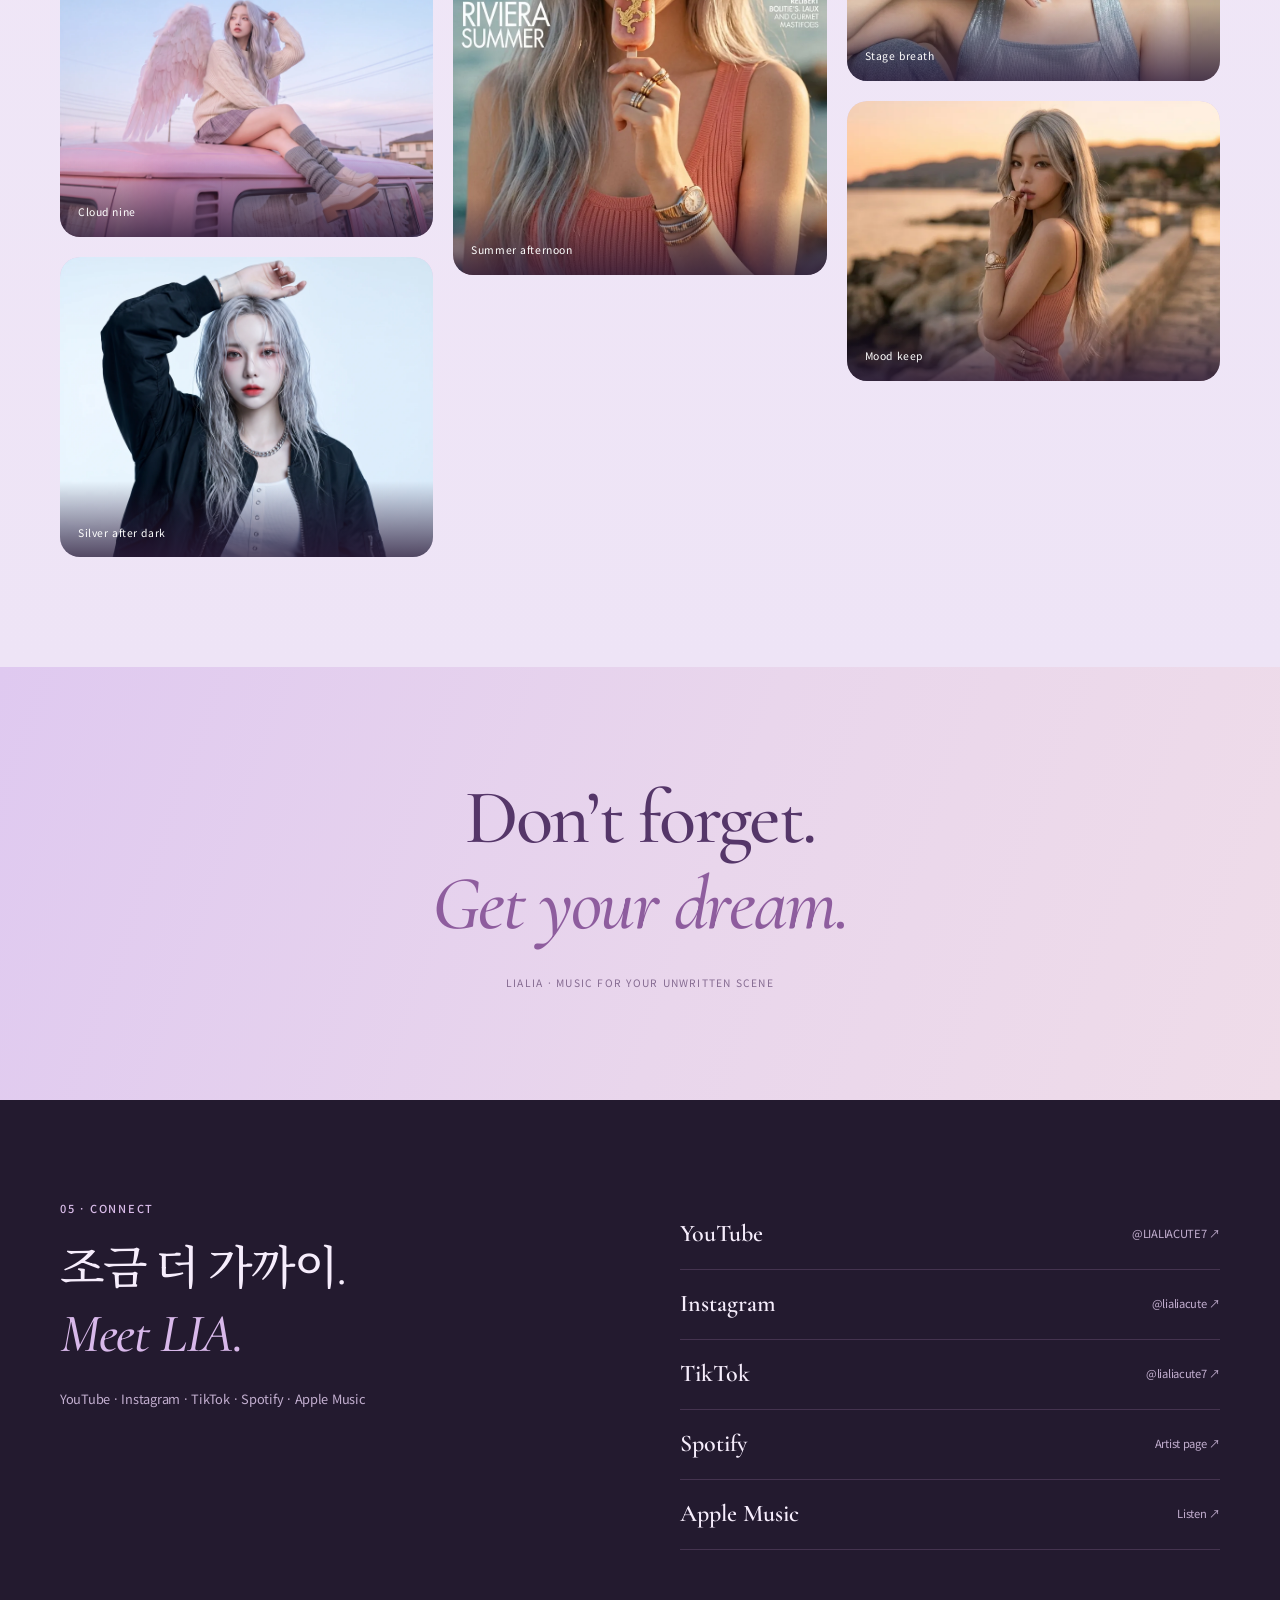
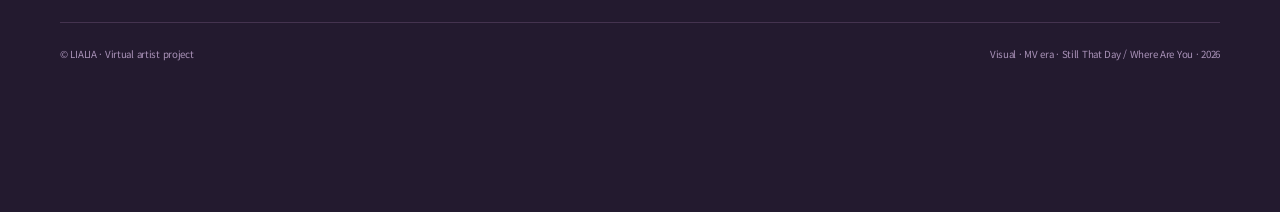
==== commit 2786190f: "[LIA-GPT] Add Beauty editorial page and refined button motion Add a separate Beauty navigation desti" ====
--- a/index.html
+++ b/index.html
@@ -189,6 +189,7 @@
 }
 
 </style>
+<link rel="stylesheet" href="assets/motion.css?v=20260924">
 <meta content="#eee7f5" name="theme-color"/><link href="data:image/svg+xml,%3Csvg xmlns=%27http://www.w3.org/2000/svg%27 viewBox=%270 0 64 64%27%3E%3Crect width=%2764%27 height=%2764%27 rx=%2716%27 fill=%27%235b3d70%27/%3E%3Cpath d=%27M20 15h8v32h18v7H20z%27 fill=%27%23ead5f5%27/%3E%3C/svg%3E" rel="icon" type="image/svg+xml"/></head>
 <body class=""><a class="skip-link" href="#main">본문으로 건너뛰기</a>
 
@@ -205,6 +206,7 @@
 <a href="#films">Films</a>
 <a href="#music">Music</a>
 <a href="#visual">Gallery</a>
+<a href="beauty.html">뷰티</a>
 <a href="#connect">Connect</a>
 </nav>
 <a class="nav-cta" href="https://open.spotify.com/artist/6dA1aRmKkKNs4bi3eg28QI" rel="noopener" target="_blank">Spotify ↗</a>
--- a/assets/motion.css
+++ b/assets/motion.css
@@ -0,0 +1,22 @@
+/* LIALIA: quiet, tactile interactions shared by the artist and beauty pages. */
+:root{--motion-ease:cubic-bezier(.22,.61,.36,1)}
+:is(.btn,.nav-cta,.release-listen,.menu-toggle,.navlinks a,.ghost-btn,.player-dock button.icon,.lightbox button,.beauty-dialog button,.filter-button,.beauty-button){transition:transform 240ms var(--motion-ease),box-shadow 240ms var(--motion-ease),background-color 200ms ease,color 200ms ease,opacity 200ms ease}
+:is(.menu-toggle,.filter-button){border-radius:999px}
+:is(.btn,.release-listen,.beauty-button) [aria-hidden]{display:inline-block;transition:transform 240ms var(--motion-ease)}
+:is(.track,.pl-item){transition:background-color 200ms ease,transform 200ms var(--motion-ease)}
+:is(.social,.spotify-link,.mv-link){transition:color 200ms ease,opacity 200ms ease}
+.social span{transition:transform 240ms var(--motion-ease)}
+@media(hover:hover) and (pointer:fine){
+  :is(.btn,.nav-cta,.release-listen,.beauty-button):hover{transform:translateY(-2px);box-shadow:0 8px 20px rgba(56,32,74,.13)}
+  :is(.btn,.release-listen,.beauty-button):hover [aria-hidden]{transform:translateX(2px)}
+  :is(.navlinks a,.filter-button,.menu-toggle):hover{transform:translateY(-1px)}
+  :is(.ghost-btn,.player-dock button.icon,.lightbox button,.beauty-dialog button):hover{transform:scale(1.04)}
+  .social:hover span{transform:translateX(3px)}
+}
+:is(.btn,.nav-cta,.release-listen,.beauty-button,.filter-button,.menu-toggle,.navlinks a,.ghost-btn,.player-dock button.icon,.lightbox button,.beauty-dialog button):active{transform:scale(.97);box-shadow:none;transition-duration:90ms}
+:is(.track,.pl-item):active{transform:scale(.992)}
+@media(prefers-reduced-motion:reduce){
+  html{scroll-behavior:auto!important}
+  *,*::before,*::after{animation:none!important;transition:none!important}
+  :is(.btn,.nav-cta,.release-listen,.beauty-button,.filter-button,.menu-toggle,.navlinks a,.ghost-btn,.player-dock button.icon,.lightbox button,.beauty-dialog button,.track,.pl-item,.social span,.btn [aria-hidden],.release-listen [aria-hidden],.beauty-button [aria-hidden],.beauty-photo img,.shot img,.yt-thumb,.yt-play span,.album .art img){transform:none!important}
+}
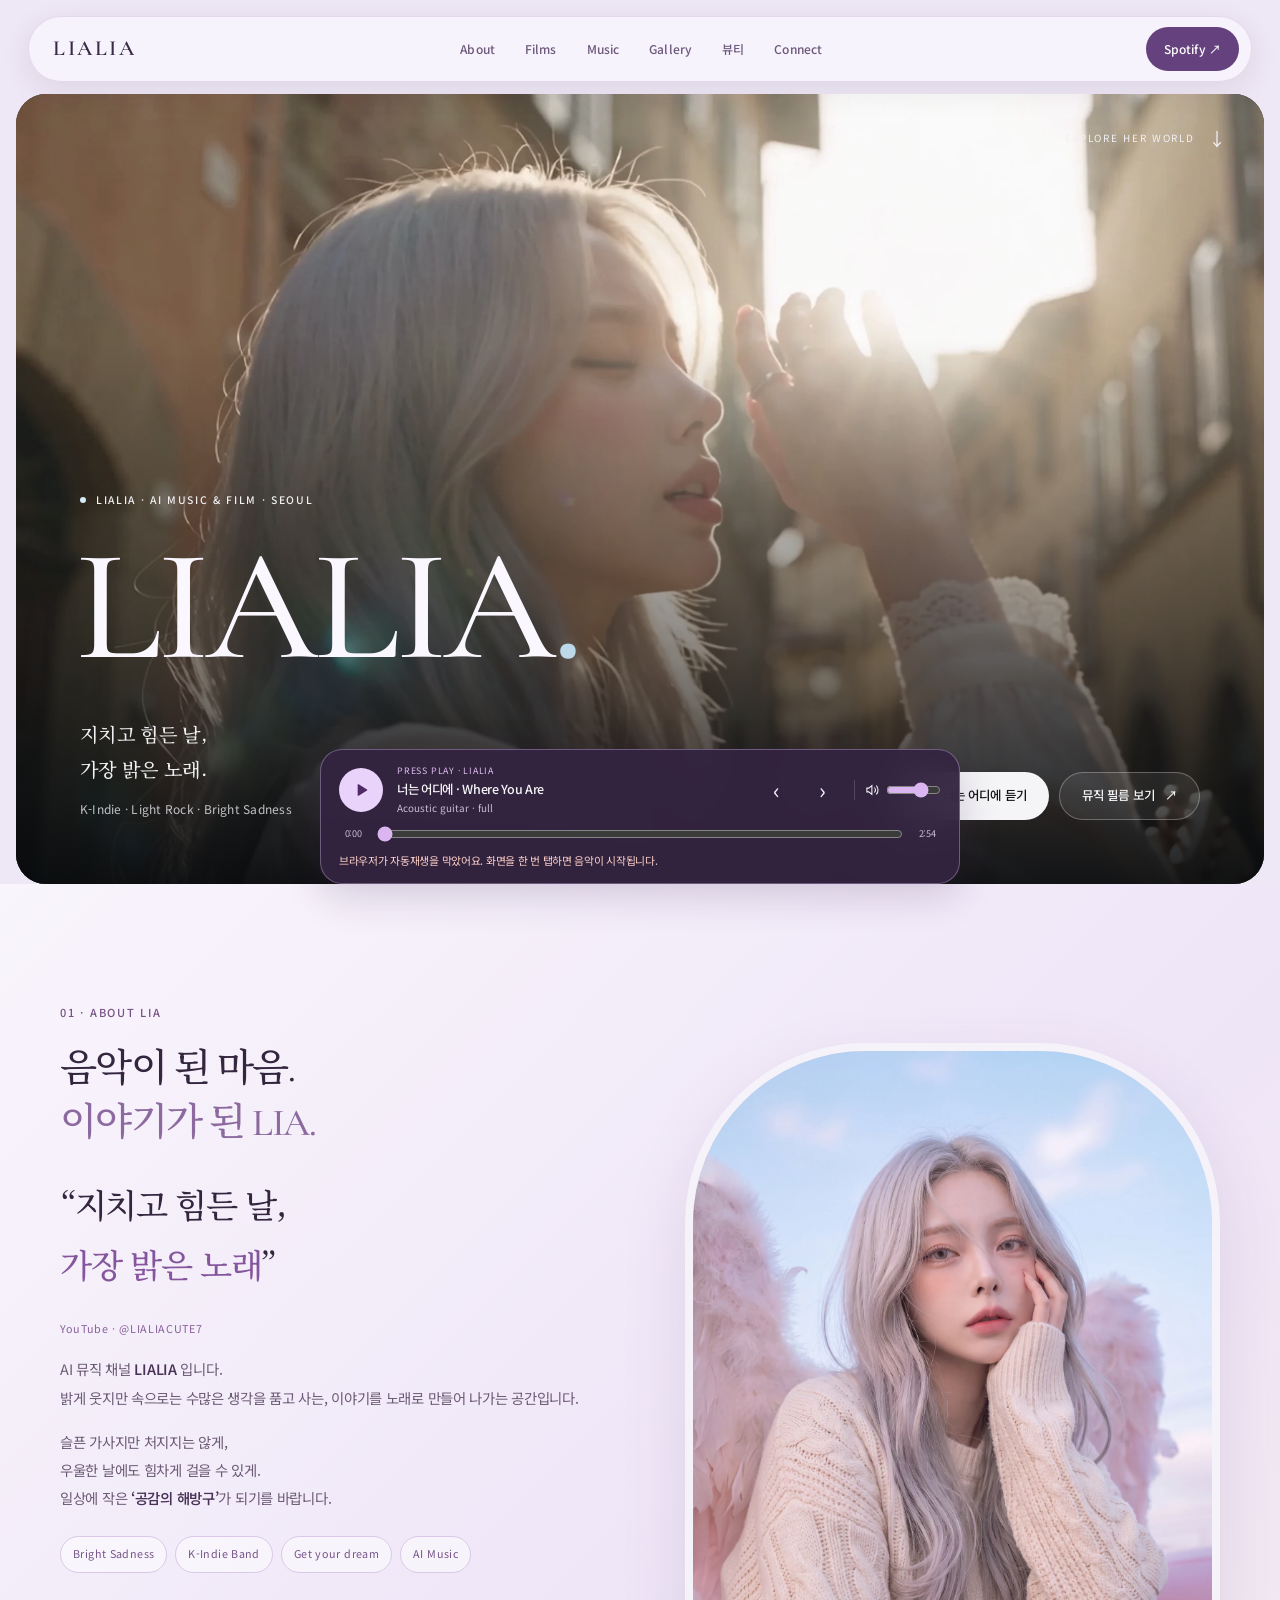
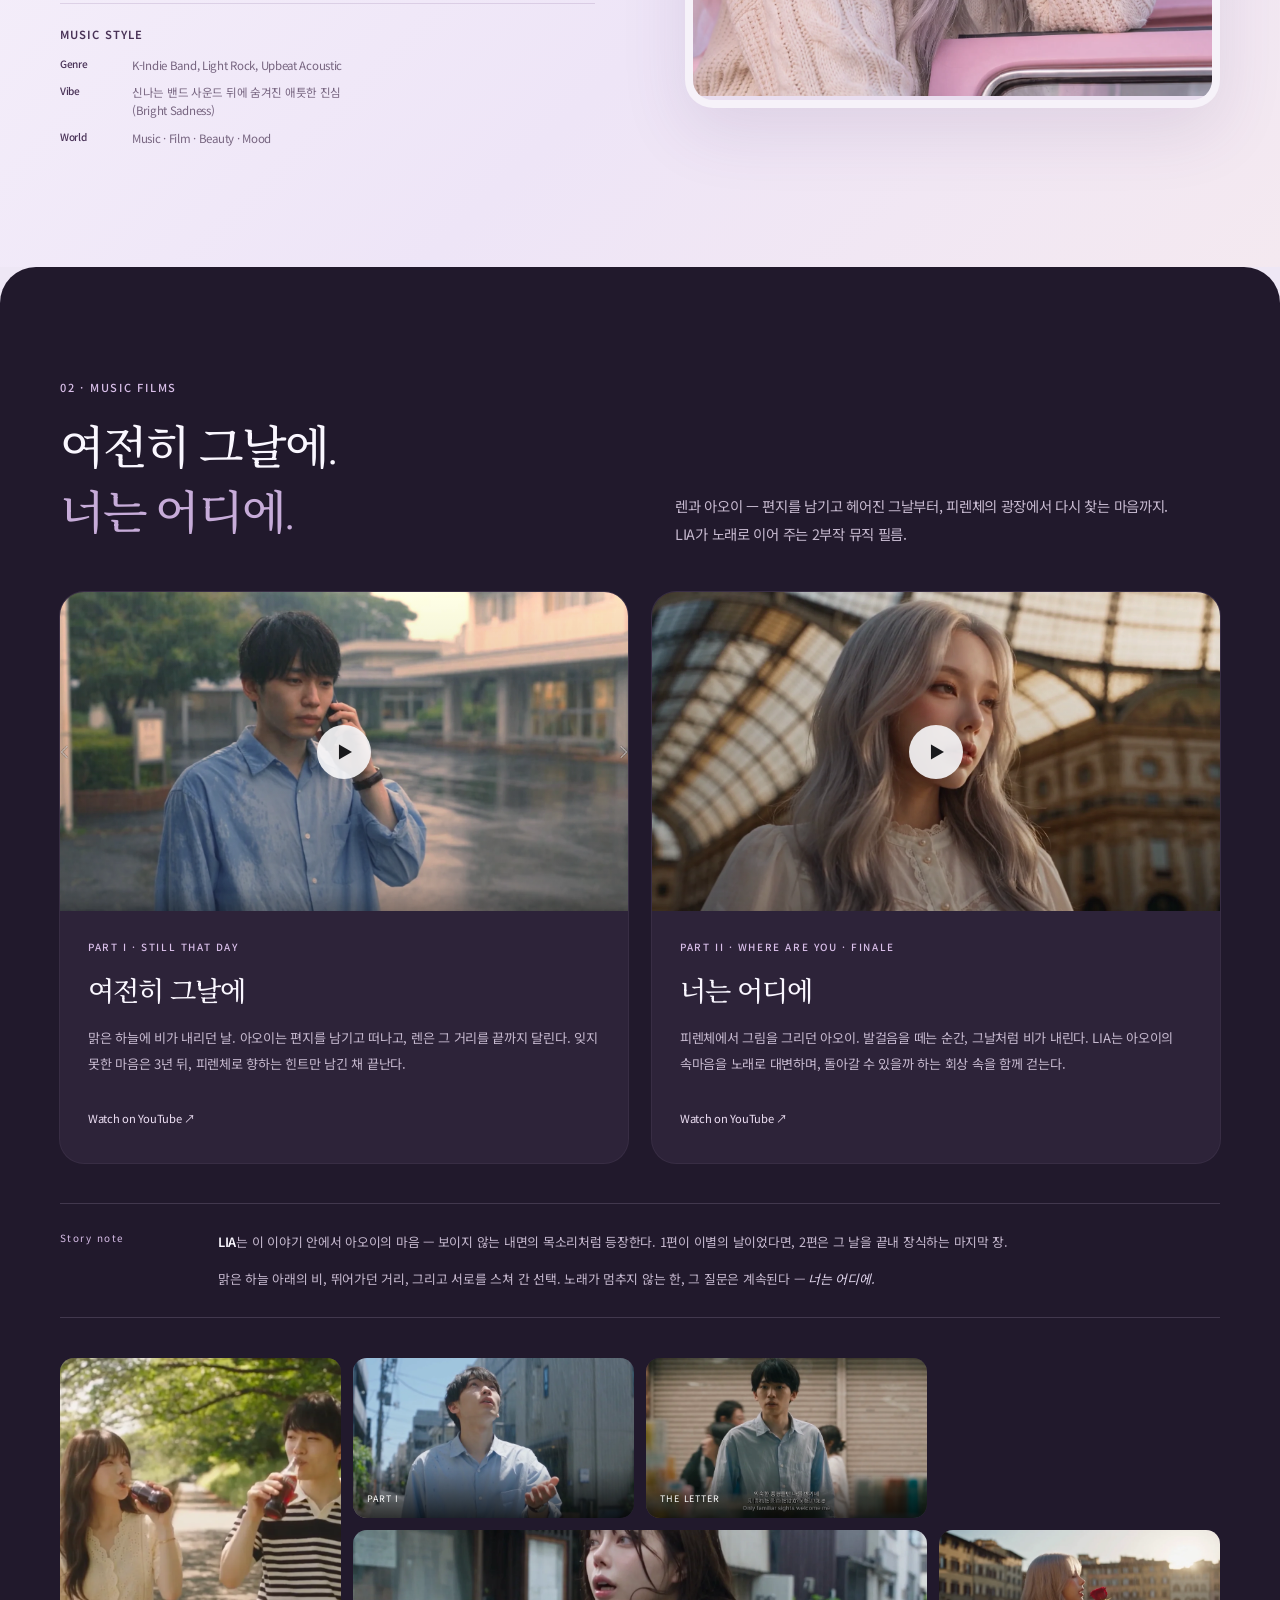
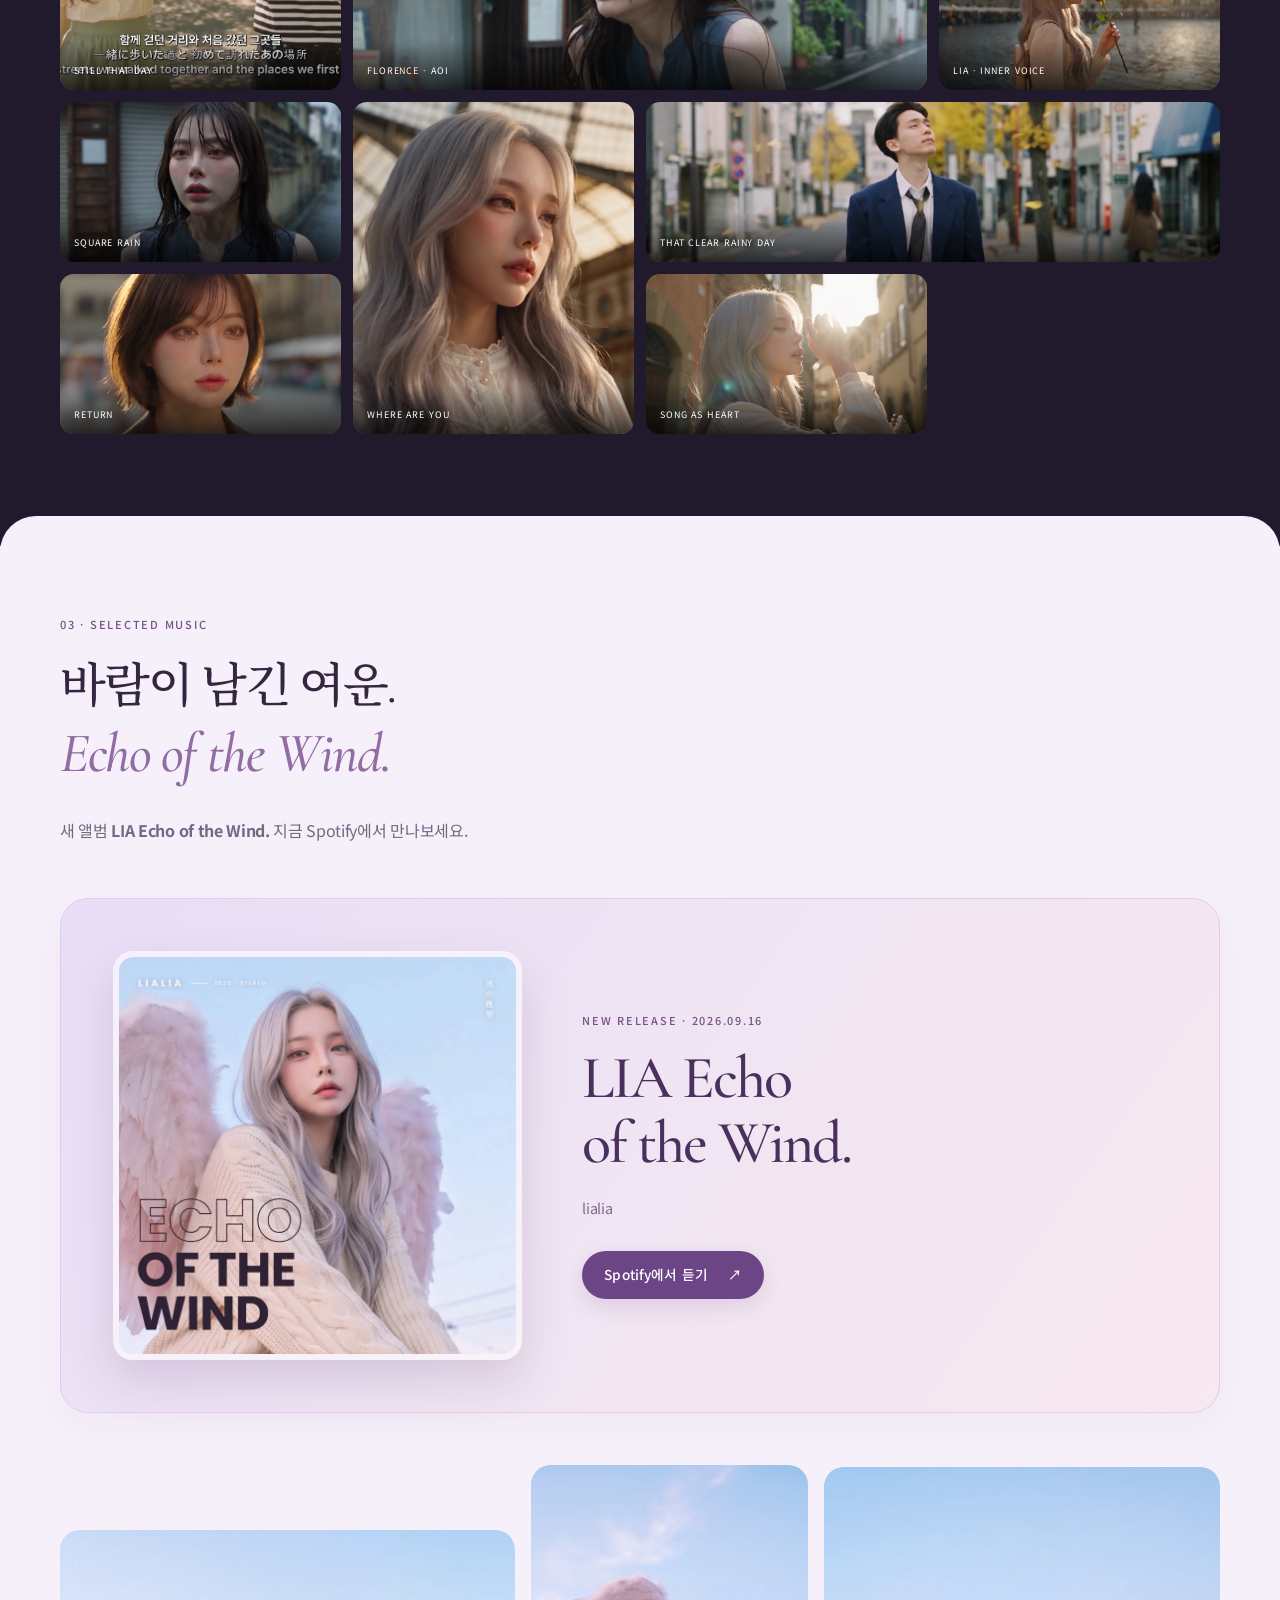
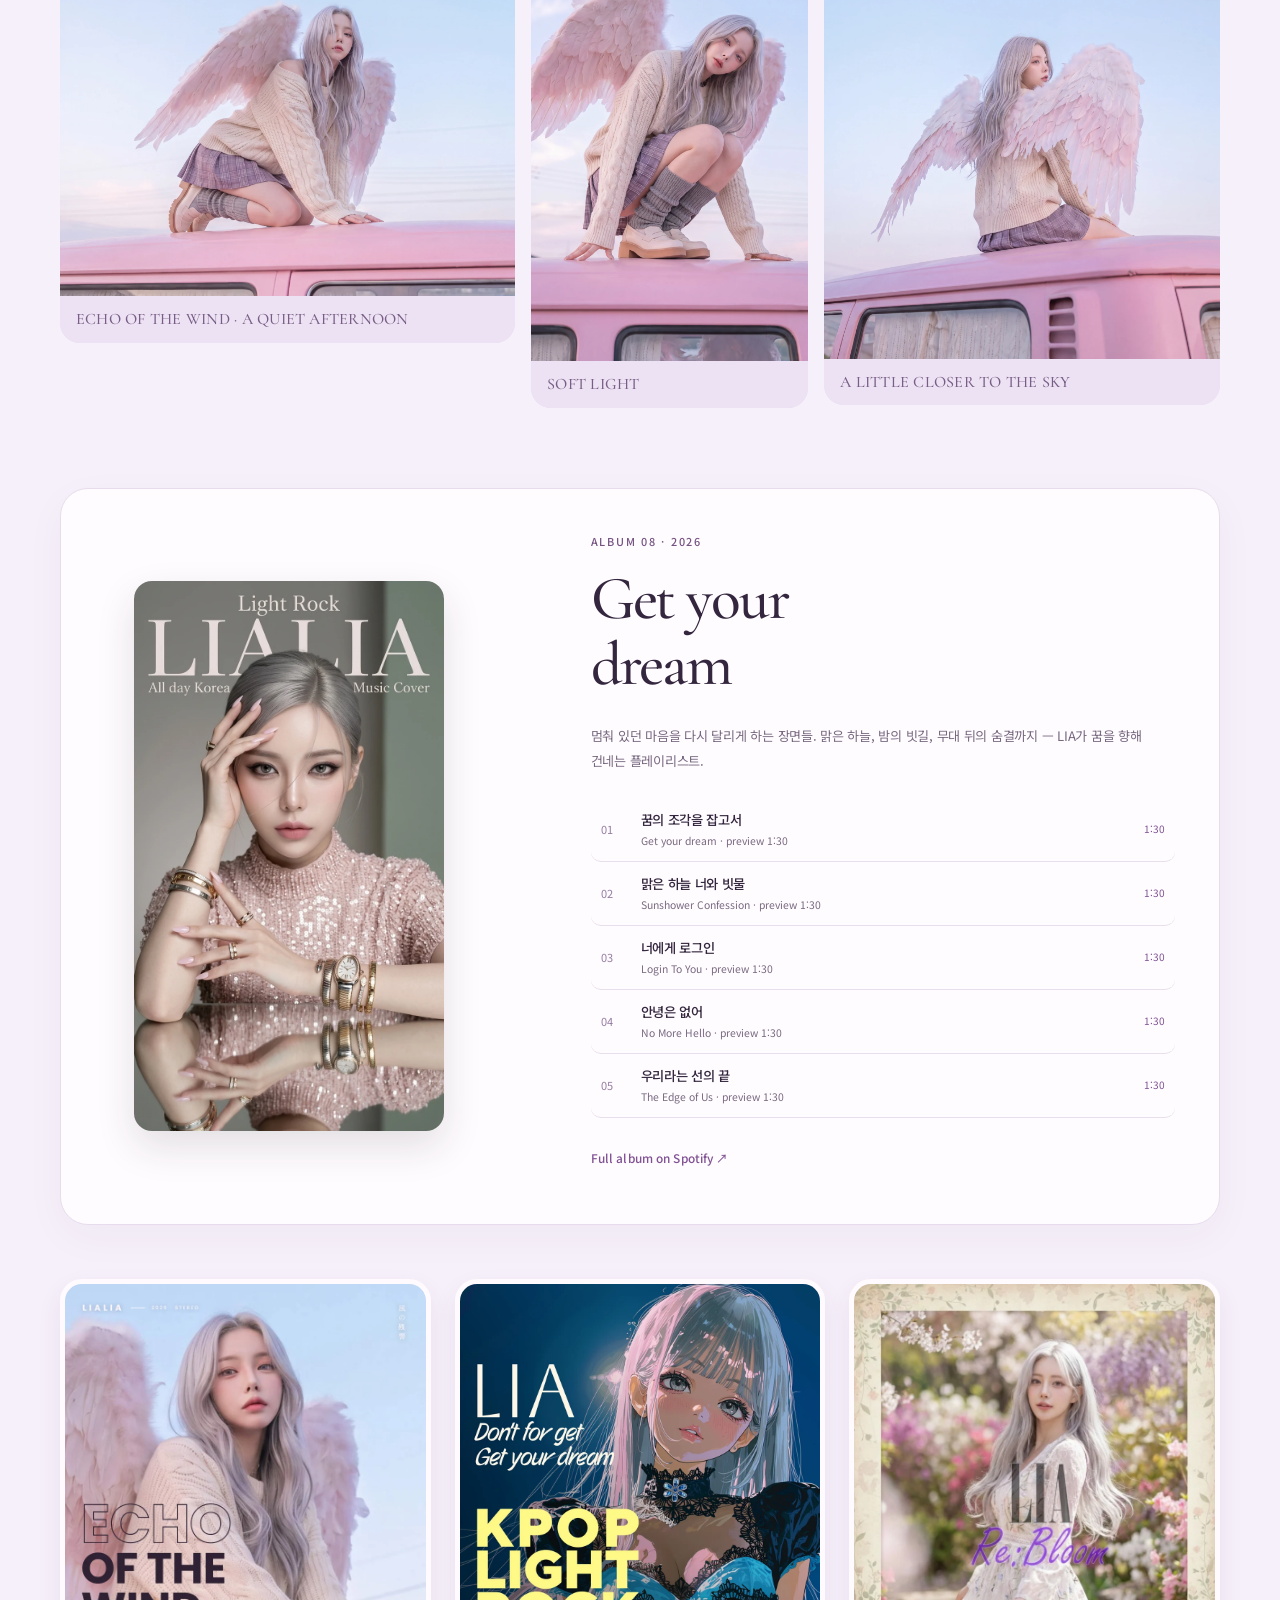
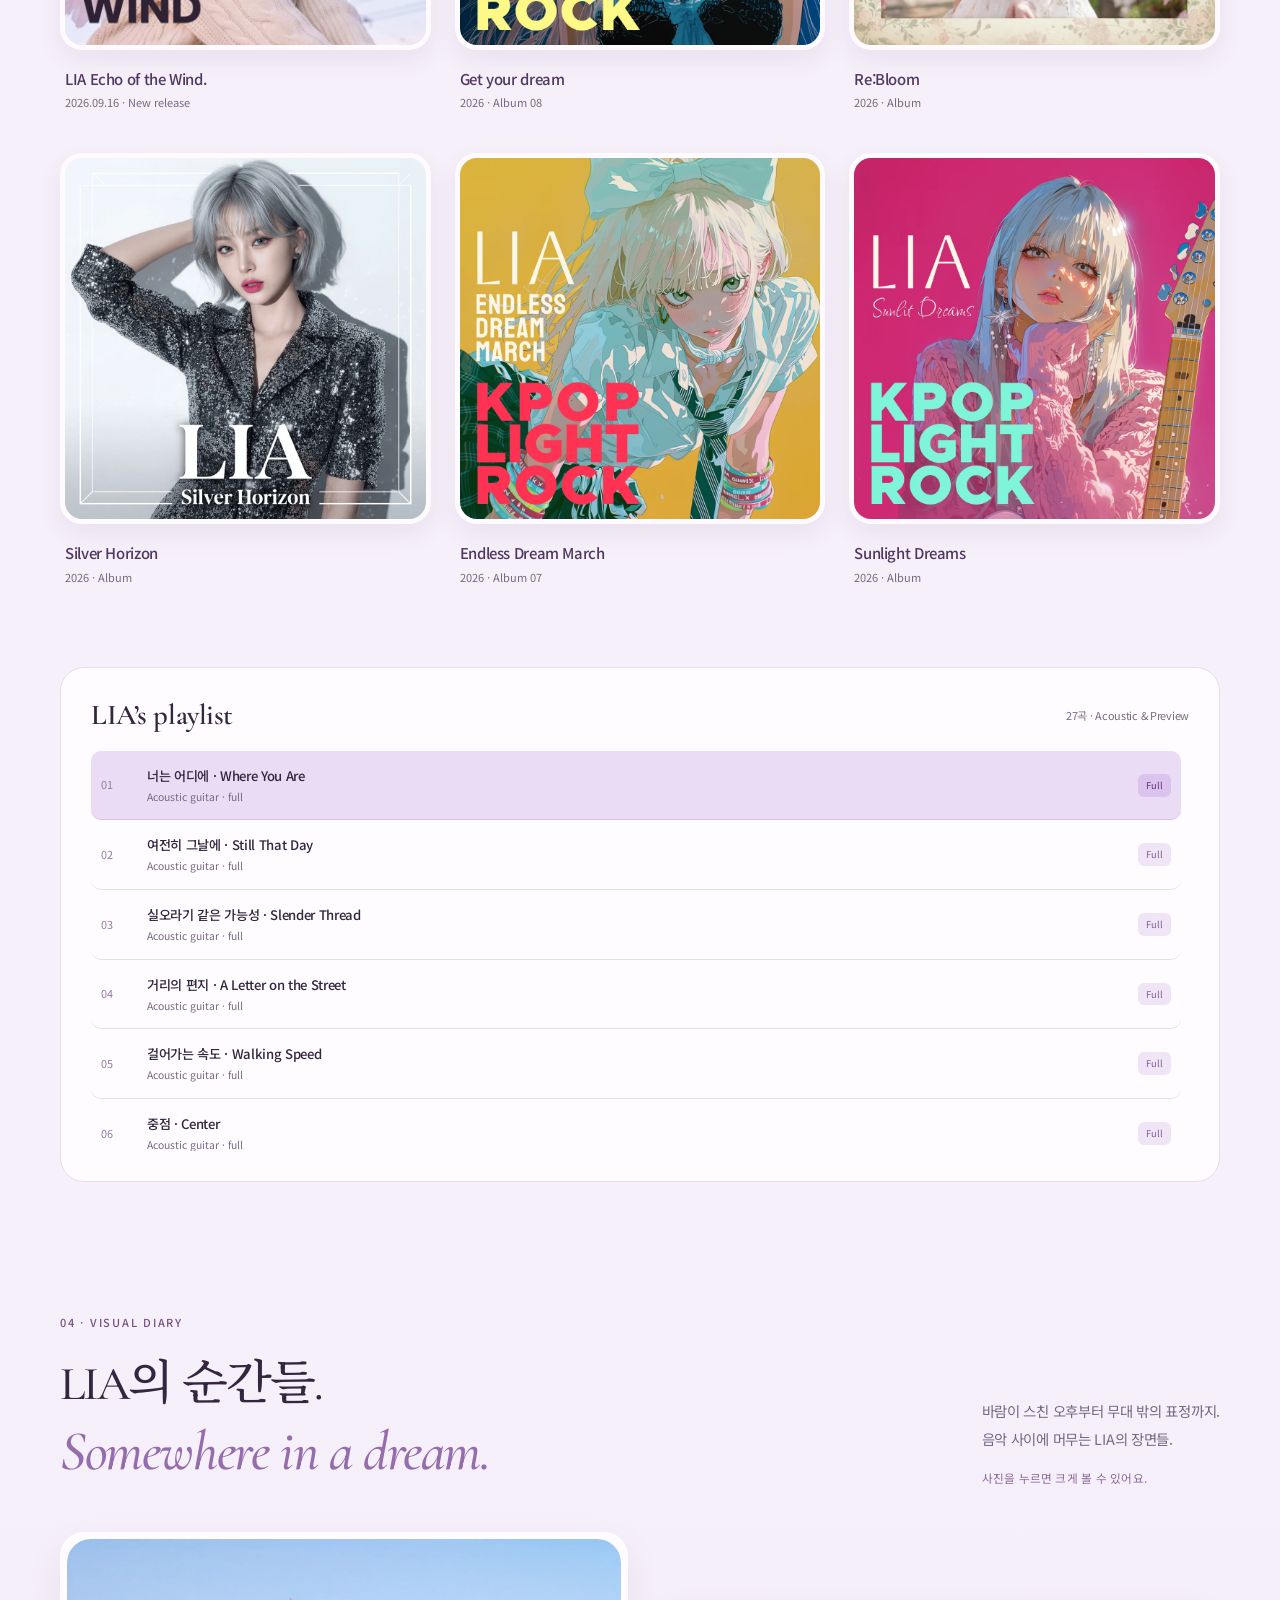
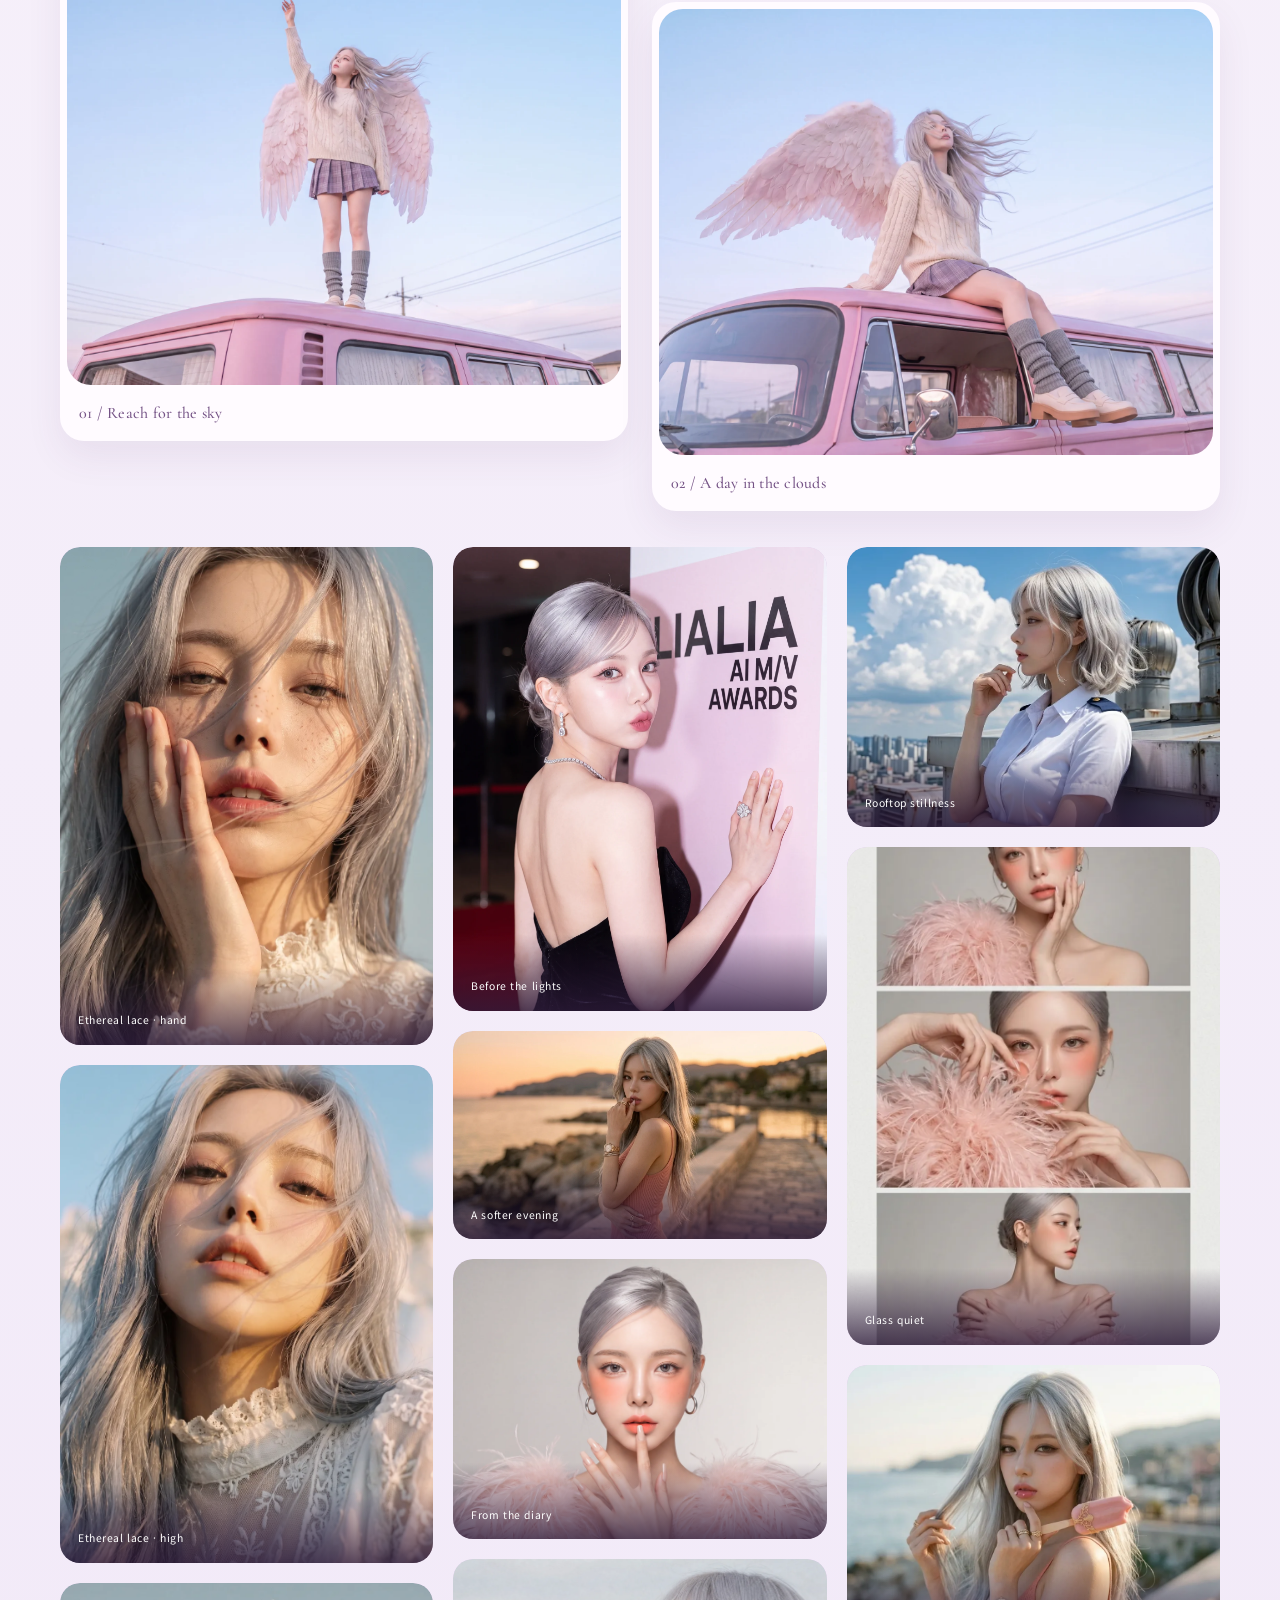
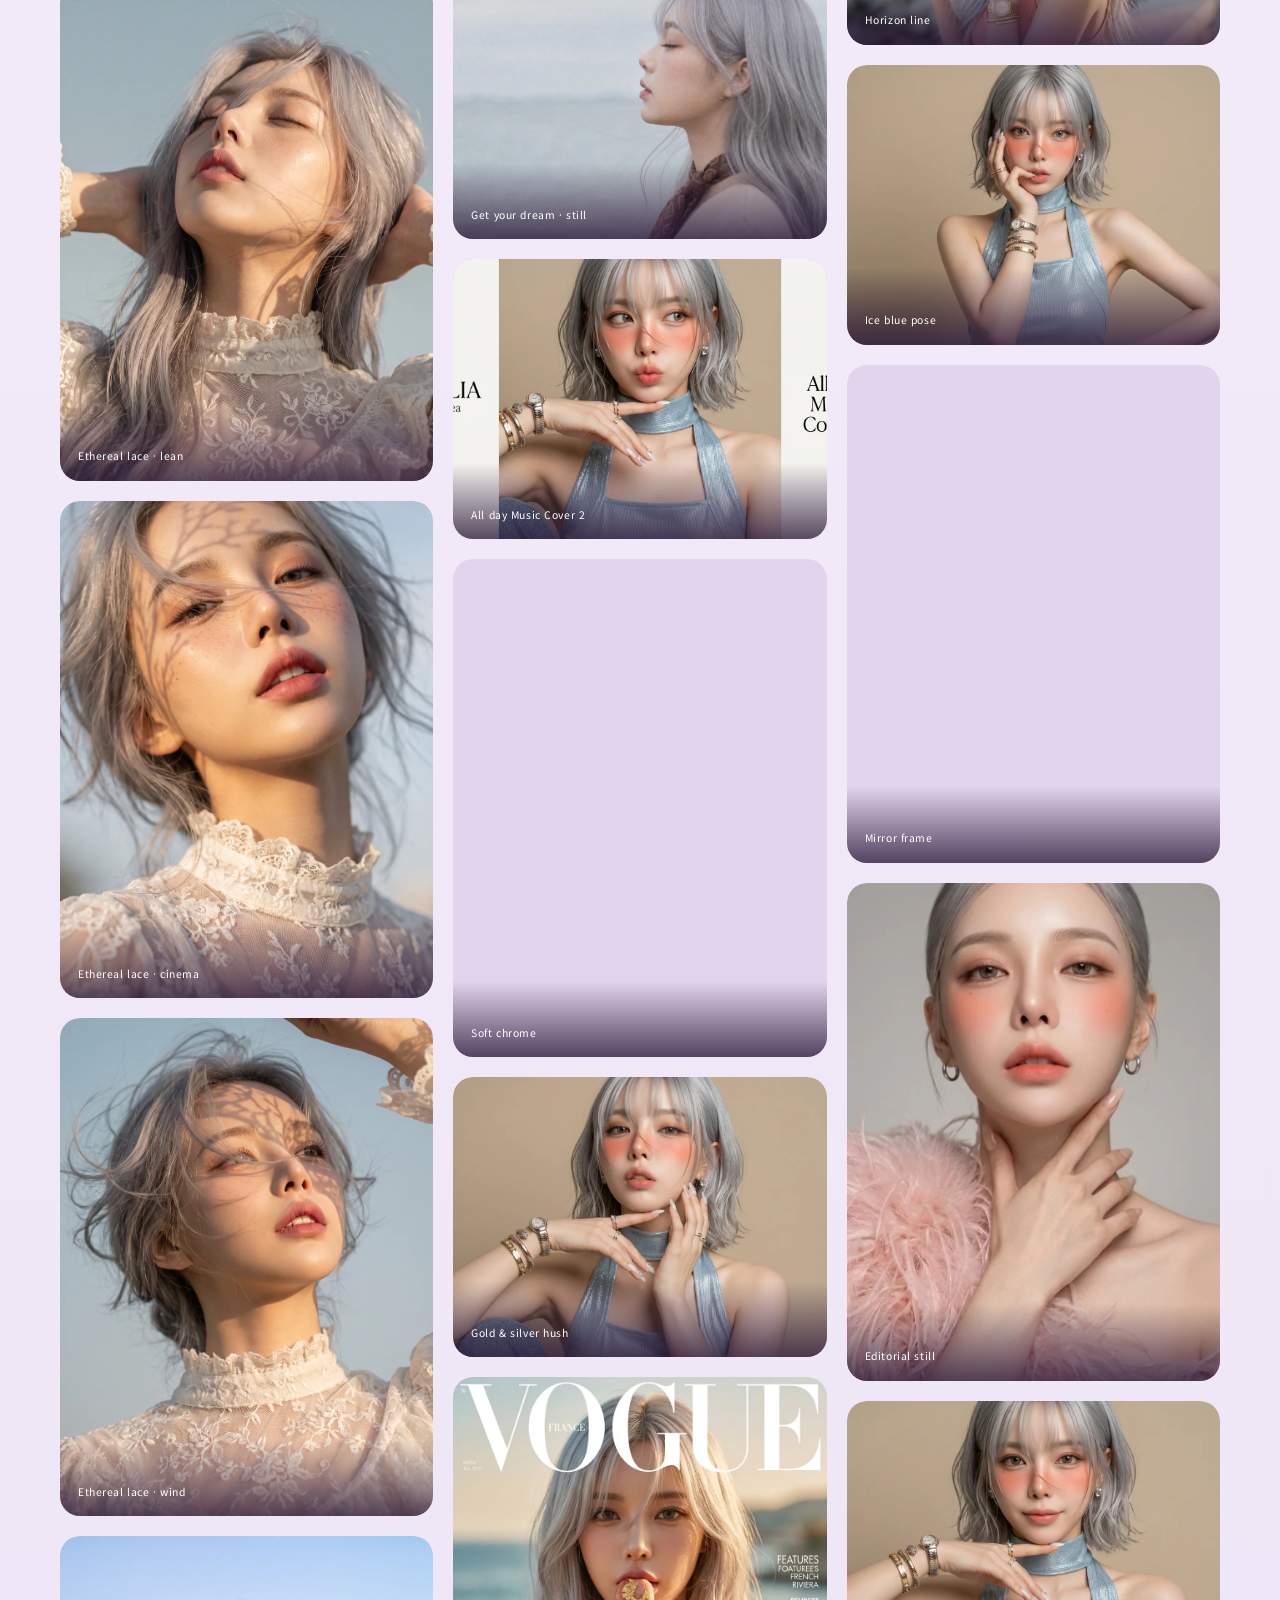
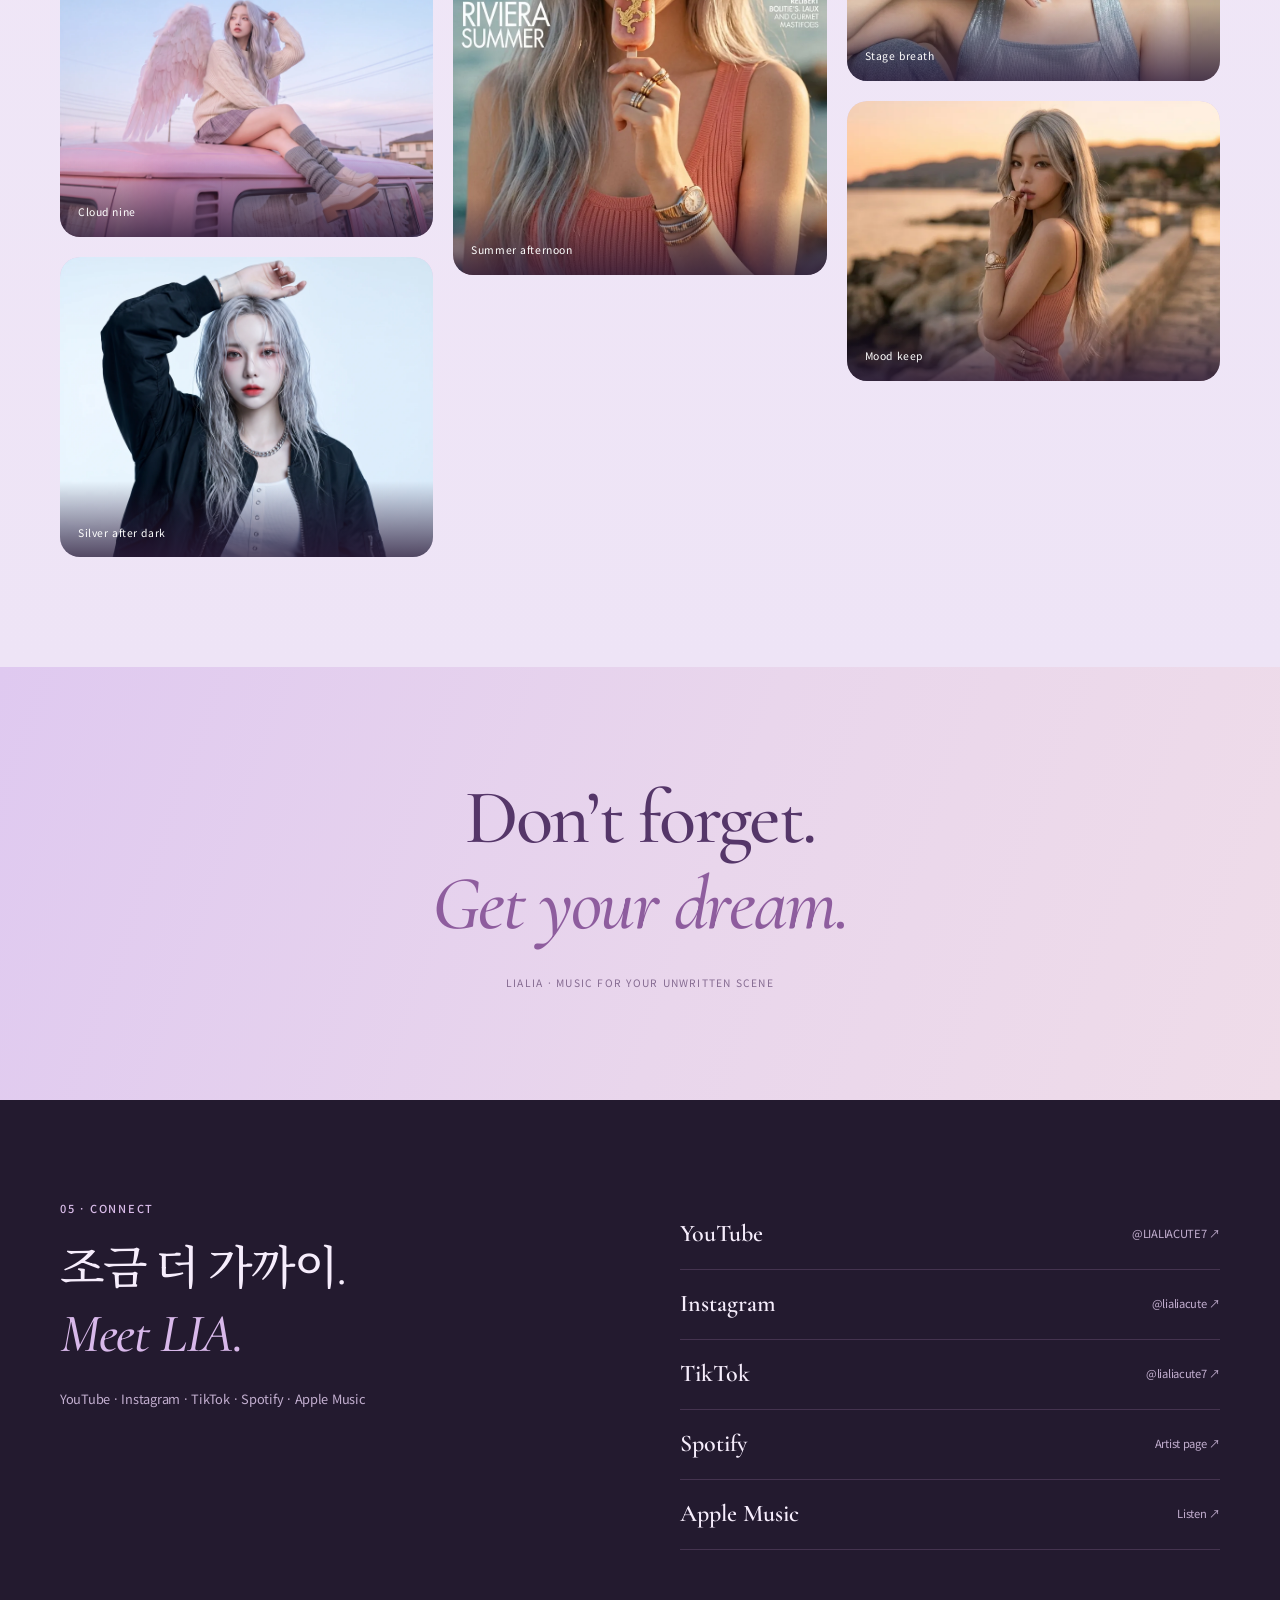
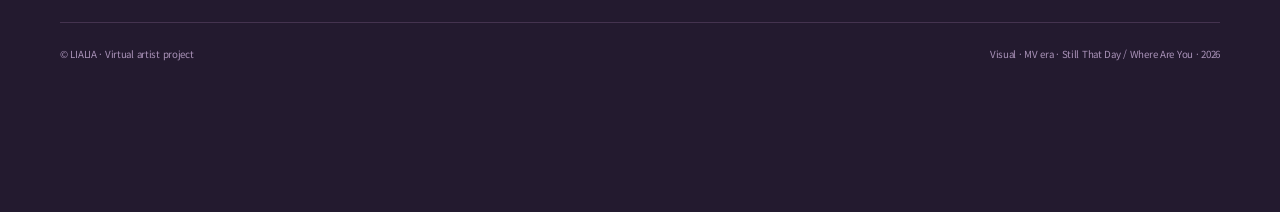
==== commit 6852cc55: "Keep music playing across artist and Beauty navigation" ====
--- a/index.html
+++ b/index.html
@@ -190,7 +190,8 @@
 
 </style>
 <link rel="stylesheet" href="assets/motion.css?v=20260924">
-<meta content="#eee7f5" name="theme-color"/><link href="data:image/svg+xml,%3Csvg xmlns=%27http://www.w3.org/2000/svg%27 viewBox=%270 0 64 64%27%3E%3Crect width=%2764%27 height=%2764%27 rx=%2716%27 fill=%27%235b3d70%27/%3E%3Cpath d=%27M20 15h8v32h18v7H20z%27 fill=%27%23ead5f5%27/%3E%3C/svg%3E" rel="icon" type="image/svg+xml"/></head>
+<meta content="#eee7f5" name="theme-color"/><link href="data:image/svg+xml,%3Csvg xmlns=%27http://www.w3.org/2000/svg%27 viewBox=%270 0 64 64%27%3E%3Crect width=%2764%27 height=%2764%27 rx=%2716%27 fill=%27%235b3d70%27/%3E%3Cpath d=%27M20 15h8v32h18v7H20z%27 fill=%27%23ead5f5%27/%3E%3C/svg%3E" rel="icon" type="image/svg+xml"/><link rel="stylesheet" href="assets/persistent-player.css?v=20260925">
+</head>
 <body class=""><a class="skip-link" href="#main">본문으로 건너뛰기</a>
 
 
@@ -721,6 +722,7 @@
   });
 })();
 </script>
+<script src="assets/persistent-player.js?v=20260925"></script>
 </body>
 </html>
 
--- a/assets/persistent-player.css
+++ b/assets/persistent-player.css
@@ -0,0 +1,6 @@
+/* Persistent music dock, with an independent scroll area for Beauty. */
+body.beauty-mode{overflow:hidden;background:#f7f3f9}
+body.beauty-mode>[hidden]{display:none!important}
+#beautyView{position:fixed;inset:0 0 auto;width:100%;height:calc(100dvh - var(--music-space,180px));border:0;z-index:35;background:#f7f3f9}
+#beautyView[hidden]{display:none}
+body.beauty-mode #playerDock{z-index:40}
